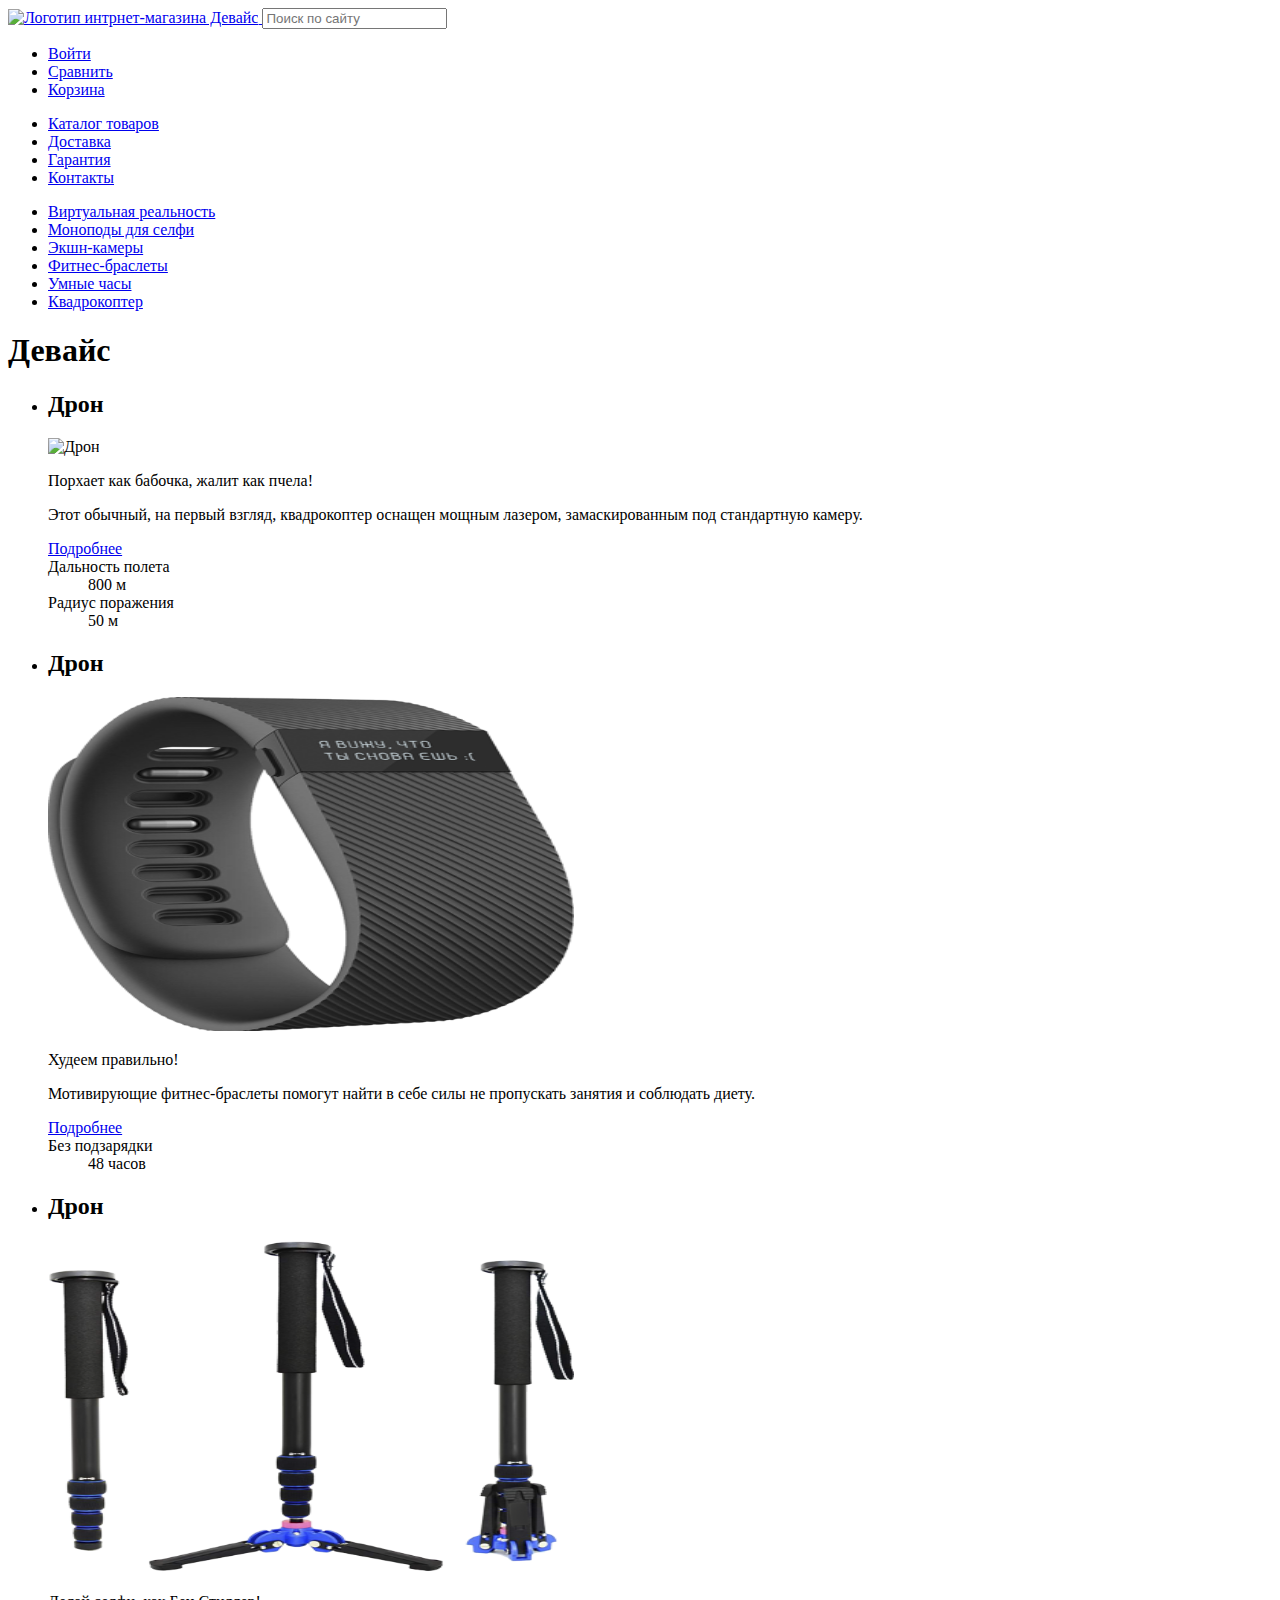
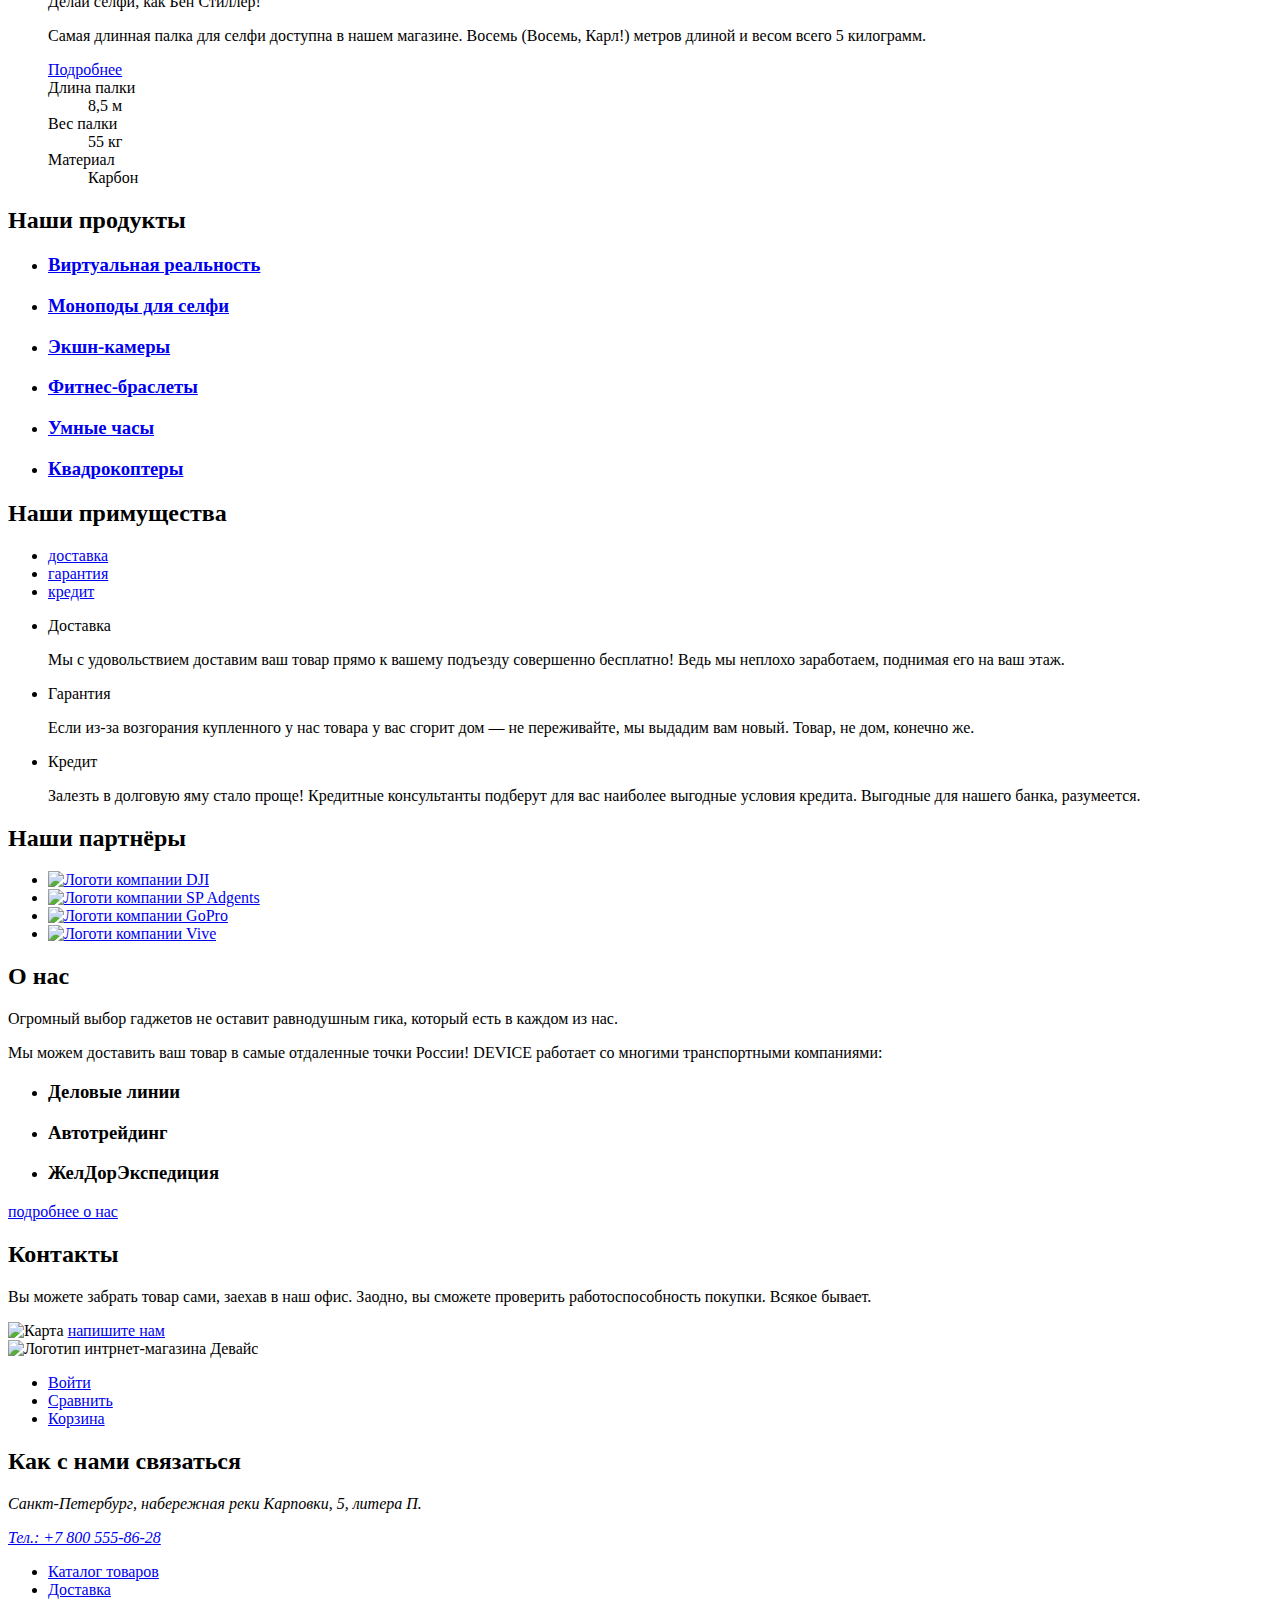
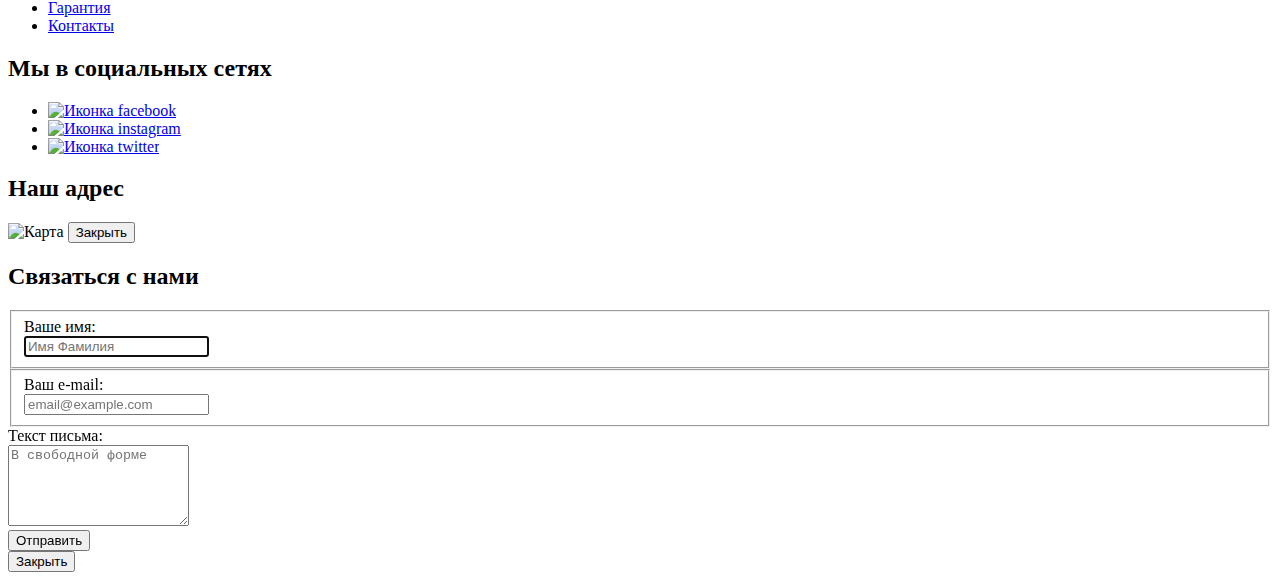
==== index.html @ 424b7c4d "Update index.html" ====
<!DOCTYPE html>
<html lang="ru">

<head>
  <meta charset="utf-8">
  <title>HTML Academy: Девайс</title>
  <meta name="viewport" content="width=width-divece, initial-scale=1">
  <link rel="stylesheet" href="css/page.css">
</head>

<body>
  <header class="main-header">
    <nav class="main-nav">
      <a href="index.html" class="logo">
        <img src="img/-e-logo.png" width="163" height="35" alt="Логотип интрнет-магазина Девайс">
      </a>
      <input type="search" name="search" id="search" placeholder="Поиск по сайту">
      <ul class="main-nav-list">
        <li class="main-nav-list-item"><a href="blank.html">Войти</a></li>
        <li class="main-nav-list-item"><a href="blank.html">Сравнить</a></li>
        <li class="main-nav-list-item"><a href="blank.html">Корзина</a></li>
      </ul>
      <ul class="main-subnav-list">
        <li class="main-subnav-list"><a href="#">Каталог товаров</a></li>
        <li class="main-subnav-list"><a href="blank.html">Доставка</a></li>
        <li class="main-subnav-list"><a href="blank.html">Гарантия</a></li>
        <li class="main-subnav-list"><a href="blank.html">Контакты</a></li>
      </ul>
      <div class="main-dropnav">
        <ul class="main-dropnav-list">
          <li class="main-dropnav-list col-1"><a href="blank.html">Виртуальная реальность</a></li>
          <li class="main-dropnav-list col-1"><a href="blank.html">Моноподы для селфи</a></li>
          <li class="main-dropnav-list col-1"><a href="blank.html">Экшн-камеры</a></li>
          <li class="main-dropnav-list col-2"><a href="blank.html">Фитнес-браслеты</a></li>
          <li class="main-dropnav-list col-2"><a href="blank.html">Умные часы</a></li>
          <li class="main-dropnav-list col-3"><a href="blank.html">Квадрокоптер</a></li>
        </ul>
      </div>
    </nav>
  </header>
  <main>
    <h1 class="visual-hidden">Девайс</h1>
    <article>
      <ul class="promo-list">
        <!-- слайдер товаров -->
        <li class="promo-list-item">
          <h2 class="visual-hidden">Дрон</h2>
          <img src="img/slider-3-1.png" width="526" height="334" alt="Дрон">
          <p>Порхает как бабочка, жалит как пчела!</p>
          <p>Этот обычный, на первый взгляд, квадрокоптер оснащен мощным лазером, замаскированным под стандартную
            камеру.</p>
          <a href="blank.html">Подробнее</a>
          <dl class="description-list">
            <dt>Дальность полета</dt>
            <dd>800 м</dd>
            <dt>Радиус поражения</dt>
            <dd>50 м</dd>
          </dl>
        </li>
        <li class="promo-list-item">
          <h2 class="visual-hidden">Дрон</h2>
          <img src="img/slider-2-1.png" width="526" height="334" alt="Дрон">
          <p>Худеем правильно!</p>
          <p>Мотивирующие фитнес-браслеты помогут найти в себе силы не пропускать занятия и соблюдать диету.</p>
          <a href="blank.html">Подробнее</a>
          <dl class="description-list">
            <dt>Без подзарядки</dt>
            <dd>48 часов</dd>
          </dl>
        </li>
        <li class="promo-list-item">
          <h2 class="visual-hidden">Дрон</h2>
          <img src="img/slider-1-1.png" width="526" height="334" alt="Дрон">
          <p>Делай селфи, как Бен Стиллер! </p>
          <p>Самая длинная палка для селфи доступна в нашем магазине. Восемь (Восемь, Карл!) метров длиной и весом всего
            5 килограмм.</p>
          <a href="blank.html">Подробнее</a>
          <dl class="description-list">
            <dt>Длина палки</dt>
            <dd>8,5 м</dd>
            <dt>Вес палки</dt>
            <dd>55 кг</dd>
            <dt>Материал</dt>
            <dd>Карбон</dd>
          </dl>
        </li>
      </ul>
    </article>
    <section class="products">
      <h2 class="visual-hidden">Наши продукты</h2>
      <ul class="products-list">
        <li class="products-list-item">
          <a href="blank.html">
            <h3>Виртуальная реальность</h3>
            <!-- <img src="img/popular-1.png" width="97" height="55"> -->
            <!-- Не контент: часть дизайна -->
          </a>
        </li>
        <li class="products-list-item">
          <a href="blank.html">
            <h3>Моноподы для селфи</h3>
            <!-- <img src="img/popular-2.png" width="97" height="55"> -->
            <!-- Не контент: часть дизайна -->
          </a>
        </li>
        <li class="products-list-item">
          <a href="blank.html">
            <h3>Экшн-камеры</h3>
            <!-- <img src="img/popular-3.png" width="97" height="55"> -->
            <!-- Не контент: часть дизайна -->
          </a>
        </li>
        <li class="products-list-item">
          <a href="blank.html">
            <h3>Фитнес-браслеты</h3>
            <!-- <img src="img/popular-4.png" width="97" height="55"> -->
            <!-- Не контент: часть дизайна -->
          </a>
        </li>
        <li class="products-list-item">
          <a href="blank.html">
            <h3>Умные часы</h3>
            <!-- <img src="img/popular-5.png" width="97" height="55"> -->
            <!-- Не контент: часть дизайна -->
          </a>
        </li>
        <li class="products-list-item">
          <a href="blank.html">
            <h3>Квадрокоптеры</h3>
            <!-- <img src="img/popular-6.png" width="97" height="55"> -->
            <!-- Не контент: часть дизайна -->
          </a>
        </li>
      </ul>
    </section>
    <section class="features">
      <h2 class="visual-hidden">Наши примущества</h2>
      <!-- переключатель блоков -->
      <nav class="features-nav">
        <ul class="features-nav-list">
          <li class="features-nav-item">
            <a href="#features-bloks-delivery">доставка</a>
          </li>
          <li class="features-nav-item">
            <a href="#features-bloks-guarantee">гарантия</a>
          </li>
          <li class="features-nav-item">
            <a href="#features-bloks-credit">кредит</a>
          </li>
        </ul>
      </nav>
      <!-- блоки услуг -->
      <div class="features-bloks">
        <ul class="features-bloks-list">
          <li class="features-bloks-list-item" id="features-bloks-delivery">
            <p>Доставка</p>
            <p>Мы с удовольствием доставим ваш товар прямо к вашему подъезду совершенно бесплатно! Ведь мы неплохо
              заработаем, поднимая его на ваш этаж.</p>
          </li>
          <li class="features-bloks-list-item" id="features-bloks-guarantee">
            <p>Гарантия</p>
            <p>Если из-за возгорания купленного у нас товара у вас сгорит дом — не переживайте, мы выдадим вам новый.
              Товар, не дом, конечно же.</p>
          </li>
          <li class="features-bloks-list-item" id="features-bloks-credit">
            <p>Кредит</p>
            <p>Залезть в долговую яму стало проще! Кредитные консультанты подберут для вас наиболее выгодные условия
              кредита. Выгодные для нашего банка, разумеется.</p>
          </li>
        </ul>
      </div>
    </section>
    <section class="partners">
      <h2 class="visual-hidden">Наши партнёры</h2>
      <ul class="partners-list">
        <li>
          <a href="blank.html">
            <img src="img/logo-1-1.png" width="260" height="100" alt="Логоти компании DJI">
          </a>
        </li>
        <li>
          <a href="blank.html">
            <img src="img/logo-2-1.png" width="260" height="100" alt="Логоти компании SP Adgents">
          </a>
        </li>
        <li>
          <a href="blank.html">
            <img src="img/logo-3-1.png" width="260" height="100" alt="Логоти компании GoPro">
          </a>
        </li>
        <li>
          <a href="blank.html">
            <img src="img/logo-4-1.png" width="260" height="100" alt="Логоти компании Vive">
          </a>
        </li>
      </ul>
    </section>
    <div class="container">
      <section>
        <h2>О нас</h2>
        <p>
          Огромный выбор гаджетов не оставит равнодушным гика, который есть в каждом из нас.
        </p>
        <p>
          Мы можем доставить ваш товар в самые отдаленные точки России! DEVICE работает со многими транспортными
          компаниями:
        </p>
        <ul class="services-list-list">
          <li class="services-list-item">
            <h3>Деловые линии</h3>
          </li>
          <li class="services-list-item">
            <h3>Автотрейдинг</h3>
          </li>
          <li class="services-list-item">
            <h3>ЖелДорЭкспедиция</h3>
          </li>
        </ul>
        <a href="blank.html">подробнее о нас</a>
      </section>
      <section>
        <h2>Контакты</h2>
        <p>
          Вы можете забрать товар сами, заехав в наш офис. Заодно, вы сможете проверить работоспособность покупки.
          Всякое бывает.
        </p>
        <img src="img/map-1.jpg" width="560" height="222" alt="Карта">
        <a href="blank.html">напишите нам</a>
      </section>
    </div>
  </main>
  <footer class="main-footer">
    <section>
      <a class="logo">
        <img src="img/logo.png" width="163" height="35" alt="Логотип интрнет-магазина Девайс">
      </a>
      <ul class="main-nav-list">
        <li class="main-nav-list-item"><a href="blank.html">Войти</a></li>
        <li class="main-nav-list-item"><a href="blank.html">Сравнить</a></li>
        <li class="main-nav-list-item"><a href="blank.html">Корзина</a></li>
      </ul>
    </section>
    <section>
      <h2 class="visual-hidden">Как с нами связаться</h2>
      <address>
        <p class="address">Санкт-Петербург, набережная реки Карповки, 5, литера П.</p>
        <p class="tel"><a href="tel:+78005558628">Тел.: +7 800 555-86-28</a></p>
      </address>
    </section>
    <section>
      <ul class="main-subnav-list">
        <li class="main-subnav-list"><a href="#">Каталог товаров</a></li>
        <li class="main-subnav-list"><a href="blank.html">Доставка</a></li>
        <li class="main-subnav-list"><a href="blank.html">Гарантия</a></li>
        <li class="main-subnav-list"><a href="blank.html">Контакты</a></li>
      </ul>
    </section>
    <section class="social">
      <h2 class="visual-hidden">Мы в социальных сетях</h2>
      <ul class="social-list">
        <li class="social-list-item">
          <a href="blank.html">
            <img src="img/simple-icons_facebook.png" width="32" height="32" alt="Иконка facebook">
          </a>
        </li>
        <li class="social-list-item">
          <a href="blank.html">
            <img src="img/icon_instagram.png" width="32" height="32" alt="Иконка instagram">
          </a>
        </li>
        <li class="social-list-item">
          <a href="blank.html">
            <img src="img/icon_witter.png" width="32" height="32" alt="Иконка twitter">
          </a>
        </li>
      </ul>
    </section>
  </footer>
  <!-- Попапы -->
  <!-- Карта -->
  <section class="map-popup">
    <h2 class="visual-hidden">Наш адрес</h2>
    <img src="img/map-1.jpg" width="560" height="222" alt="Карта">
    <button type="button">Закрыть</button>
  </section>
  <!-- Форма связи -->
  <section class="feedback-popup">
    <h2 class="visual-hidden">Связаться с нами</h2>
    <form action="https://echo.htmlacademy.ru/" method="post">
      <fieldset class="feedback-form-name">
        <label for="feedback-form-name">Ваше имя:</label><br>
        <input type="text" name="feedback-form-name" id="feedback-form-name" placeholder="Имя Фамилия" autocomplete="on"
          tabindex="1" autofocus>
      </fieldset>
      <fieldset class="feedback-form-e-mail">
        <label for="feedback-form-email">Ваш e-mail:</label><br>
        <input type="email" name="feedback-form-email" id="feedback-form-email" placeholder="email@example.com"
          autocomplete="on" tabindex="2">
      </fieldset>
      <label for="feedback-form-message">Текст письма:</label><br>
      <textarea name="feedback-form-message" id="feedback-form-message" rows="5" placeholder="В свободной форме"
        tabindex="3"></textarea><br>
      <input type="submit" value="Отправить">
    </form>
    <button type="button">Закрыть</button>
  </section>
</body>

</html>
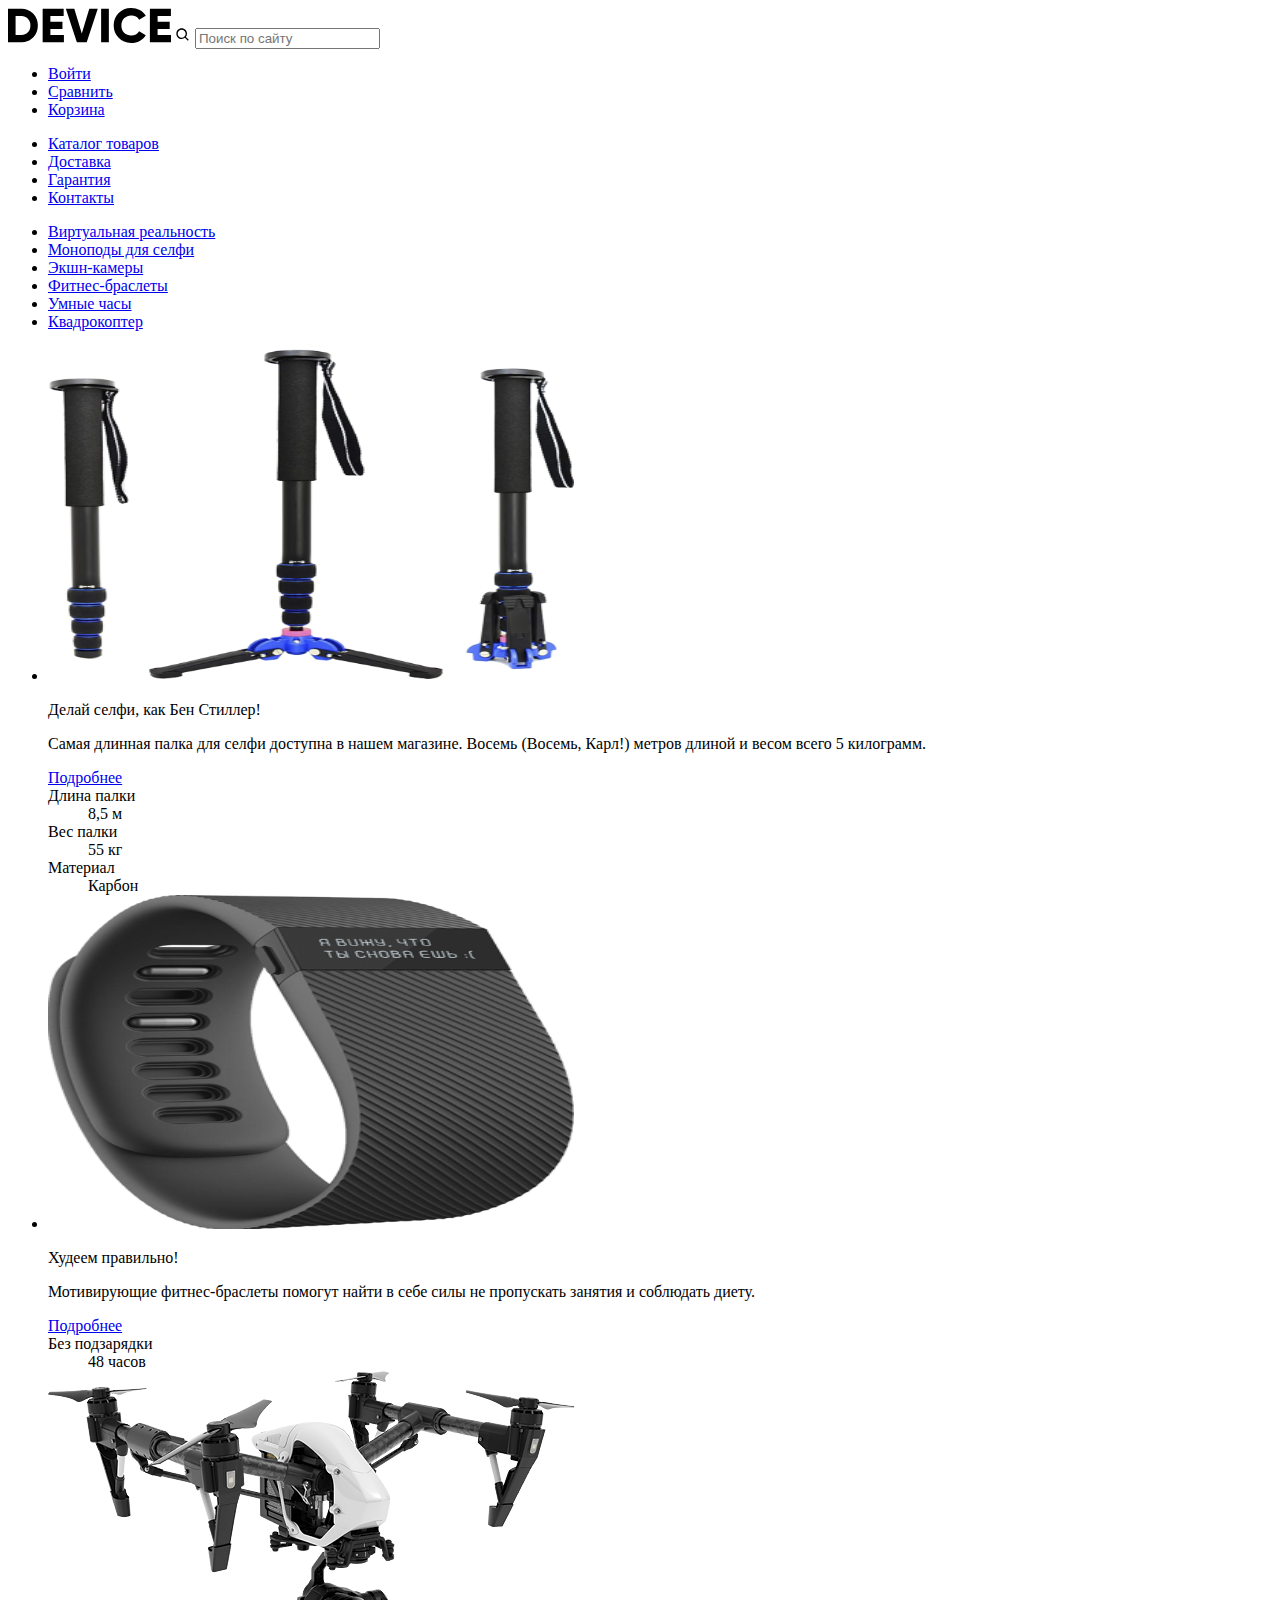
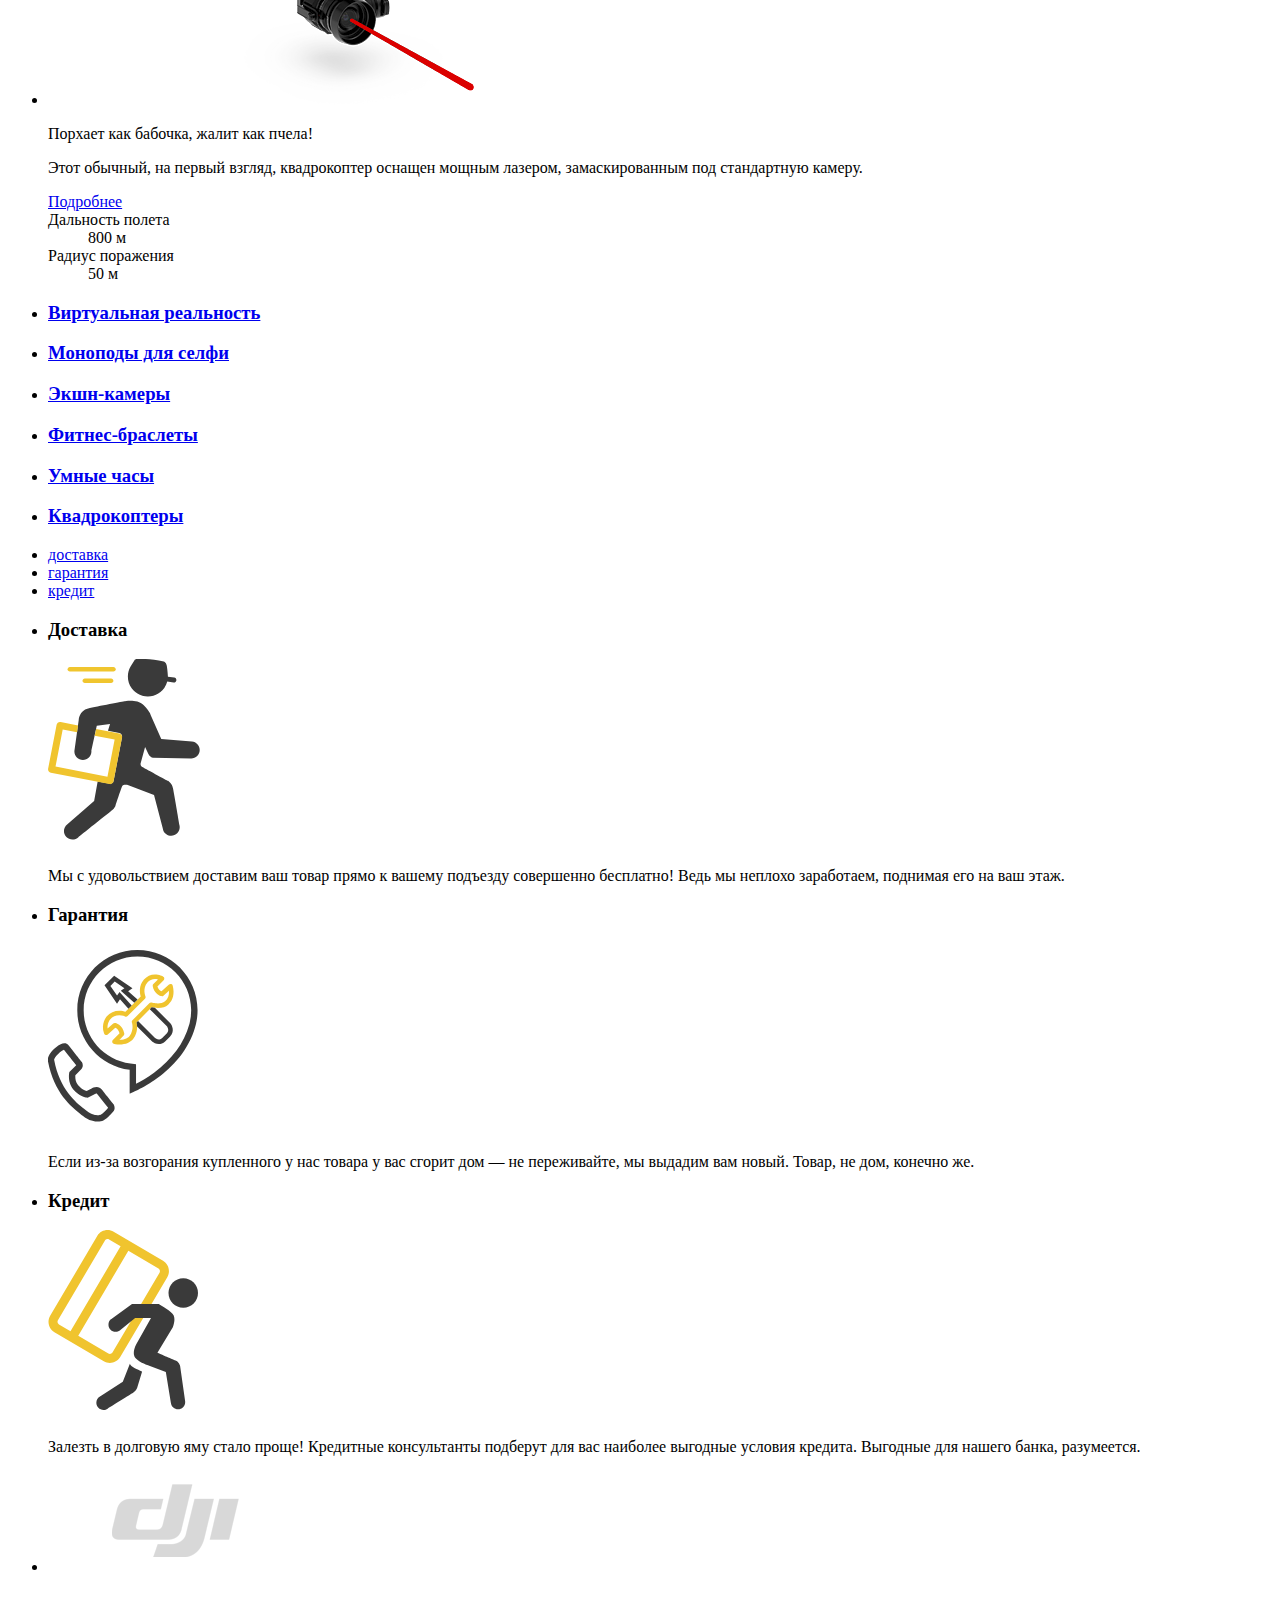
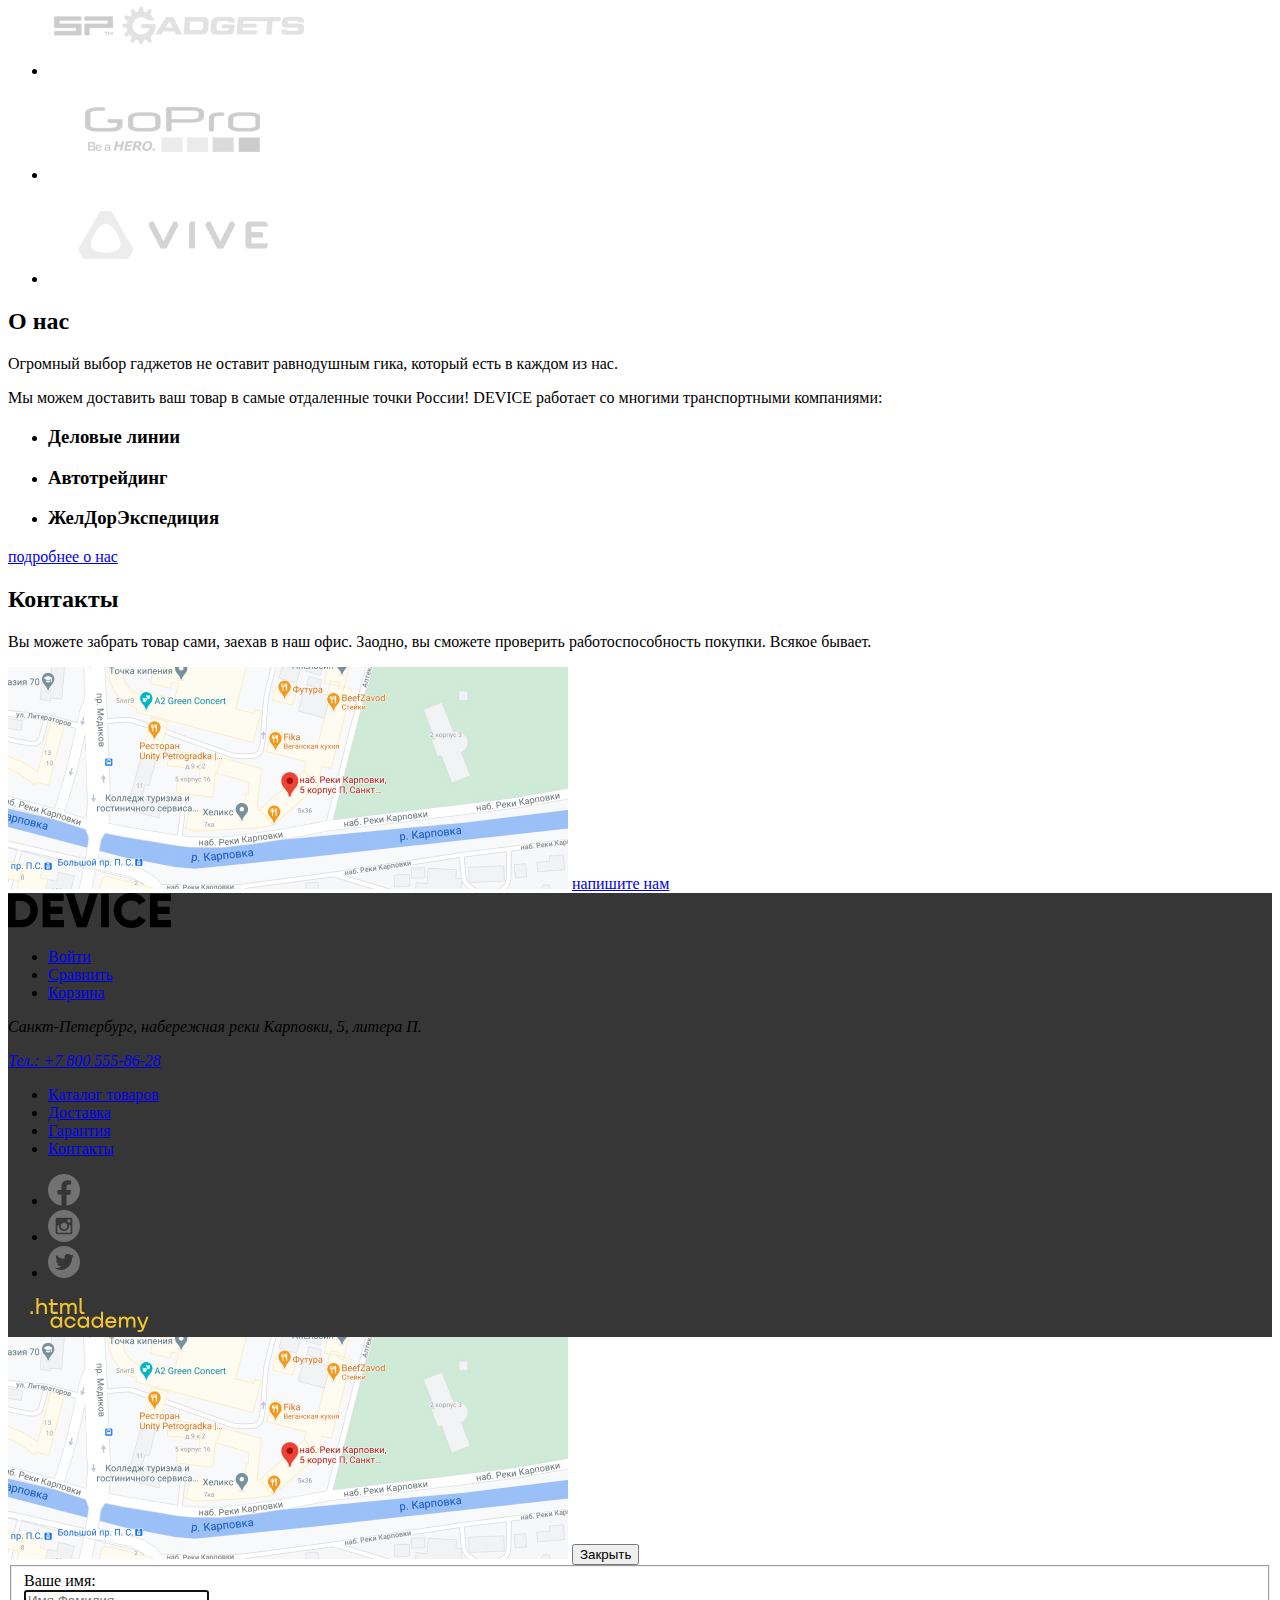
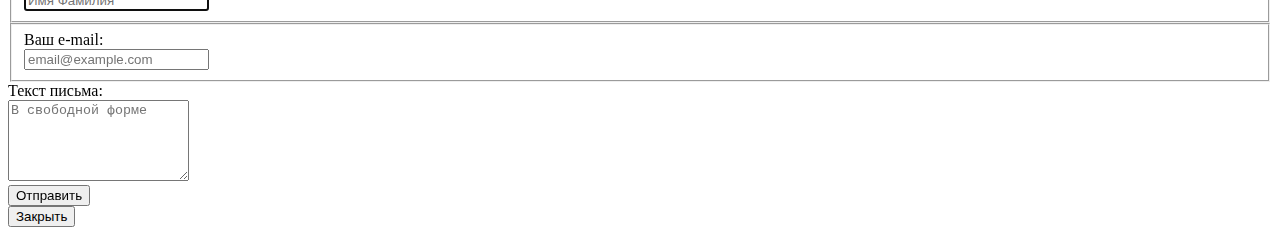
==== commit 530bf0f4: "Исправил ошибочки" ====
--- a/index.html
+++ b/index.html
@@ -3,7 +3,7 @@
 
 <head>
   <meta charset="utf-8">
-  <title>HTML Academy: Девайс</title>
+  <title>Интернет-магазин гаджетов Девайс</title>
   <meta name="viewport" content="width=width-divece, initial-scale=1">
   <link rel="stylesheet" href="css/page.css">
 </head>
@@ -11,14 +11,27 @@
 <body>
   <header class="main-header">
     <nav class="main-nav">
-      <a href="index.html" class="logo">
-        <img src="img/-e-logo.png" width="163" height="35" alt="Логотип интрнет-магазина Девайс">
+      <a class="logo">
+        <img src="img/logo.svg" width="163" height="35" alt="Логотип интрнет-магазина Девайс">
       </a>
+      <label for="search"><img src="img/icon-search.svg" width="16" height="16" alt="Иконка поиска"></label>
       <input type="search" name="search" id="search" placeholder="Поиск по сайту">
       <ul class="main-nav-list">
-        <li class="main-nav-list-item"><a href="blank.html">Войти</a></li>
-        <li class="main-nav-list-item"><a href="blank.html">Сравнить</a></li>
-        <li class="main-nav-list-item"><a href="blank.html">Корзина</a></li>
+        <li class="main-nav-list-item">
+          <a href="blank.html">
+            <!-- <img src="img/icon-user.svg" width="13" height="14" alt="Иконка войти">-->Войти
+          </a>
+        </li>
+        <li class="main-nav-list-item">
+          <a href="blank.html">
+            <!-- <img src="img/icon-chart.svg" width="14" height="14" alt="Иконка войти">-->Сравнить
+          </a>
+        </li>
+        <li class="main-nav-list-item">
+          <a href="blank.html">
+            <!-- <img src="img/icon-cart.svg" width="10" height="10" alt="Иконка войти">-->Корзина
+          </a>
+        </li>
       </ul>
       <ul class="main-subnav-list">
         <li class="main-subnav-list"><a href="#">Каталог товаров</a></li>
@@ -39,38 +52,13 @@
     </nav>
   </header>
   <main>
-    <h1 class="visual-hidden">Девайс</h1>
+    <h1 class="visually-hidden">Девайс</h1>
     <article>
       <ul class="promo-list">
         <!-- слайдер товаров -->
         <li class="promo-list-item">
-          <h2 class="visual-hidden">Дрон</h2>
-          <img src="img/slider-3-1.png" width="526" height="334" alt="Дрон">
-          <p>Порхает как бабочка, жалит как пчела!</p>
-          <p>Этот обычный, на первый взгляд, квадрокоптер оснащен мощным лазером, замаскированным под стандартную
-            камеру.</p>
-          <a href="blank.html">Подробнее</a>
-          <dl class="description-list">
-            <dt>Дальность полета</dt>
-            <dd>800 м</dd>
-            <dt>Радиус поражения</dt>
-            <dd>50 м</dd>
-          </dl>
-        </li>
-        <li class="promo-list-item">
-          <h2 class="visual-hidden">Дрон</h2>
-          <img src="img/slider-2-1.png" width="526" height="334" alt="Дрон">
-          <p>Худеем правильно!</p>
-          <p>Мотивирующие фитнес-браслеты помогут найти в себе силы не пропускать занятия и соблюдать диету.</p>
-          <a href="blank.html">Подробнее</a>
-          <dl class="description-list">
-            <dt>Без подзарядки</dt>
-            <dd>48 часов</dd>
-          </dl>
-        </li>
-        <li class="promo-list-item">
-          <h2 class="visual-hidden">Дрон</h2>
-          <img src="img/slider-1-1.png" width="526" height="334" alt="Дрон">
+          <h2 class="visually-hidden">Палка для селфи</h2>
+          <img src="img/slider-selfie-stick-1.png" width="526" height="334" alt="Дрон">
           <p>Делай селфи, как Бен Стиллер! </p>
           <p>Самая длинная палка для селфи доступна в нашем магазине. Восемь (Восемь, Карл!) метров длиной и весом всего
             5 килограмм.</p>
@@ -84,86 +72,114 @@
             <dd>Карбон</dd>
           </dl>
         </li>
+        <li class="promo-list-item">
+          <h2 class="visually-hidden">Фитнес-браслеты</h2>
+          <img src="img/slider-band-2.png" width="526" height="334" alt="Дрон">
+          <p>Худеем правильно!</p>
+          <p>Мотивирующие фитнес-браслеты помогут найти в себе силы не пропускать занятия и соблюдать диету.</p>
+          <a href="blank.html">Подробнее</a>
+          <dl class="description-list">
+            <dt>Без подзарядки</dt>
+            <dd>48 часов</dd>
+          </dl>
+        </li>
+        <li class="promo-list-item">
+          <h2 class="visually-hidden">Квадрокоптер</h2>
+          <img src="img/slider-drone-3.png" width="526" height="334" alt="Дрон">
+          <p>Порхает как бабочка, жалит как пчела!</p>
+          <p>Этот обычный, на первый взгляд, квадрокоптер оснащен мощным лазером, замаскированным под стандартную
+            камеру.</p>
+          <a href="blank.html">Подробнее</a>
+          <dl class="description-list">
+            <dt>Дальность полета</dt>
+            <dd>800 м</dd>
+            <dt>Радиус поражения</dt>
+            <dd>50 м</dd>
+          </dl>
+        </li>
       </ul>
     </article>
     <section class="products">
-      <h2 class="visual-hidden">Наши продукты</h2>
+      <h2 class="visually-hidden">Наши продукты</h2>
       <ul class="products-list">
         <li class="products-list-item">
           <a href="blank.html">
             <h3>Виртуальная реальность</h3>
-            <!-- <img src="img/popular-1.png" width="97" height="55"> -->
+            <!-- <img src="img/product-1.svg" width="97" height="55"> -->
             <!-- Не контент: часть дизайна -->
           </a>
         </li>
         <li class="products-list-item">
           <a href="blank.html">
             <h3>Моноподы для селфи</h3>
-            <!-- <img src="img/popular-2.png" width="97" height="55"> -->
+            <!-- <img src="img/product-2.svg" width="97" height="55"> -->
             <!-- Не контент: часть дизайна -->
           </a>
         </li>
         <li class="products-list-item">
           <a href="blank.html">
             <h3>Экшн-камеры</h3>
-            <!-- <img src="img/popular-3.png" width="97" height="55"> -->
+            <!-- <img src="img/product-3.svg" width="97" height="55"> -->
             <!-- Не контент: часть дизайна -->
           </a>
         </li>
         <li class="products-list-item">
           <a href="blank.html">
             <h3>Фитнес-браслеты</h3>
-            <!-- <img src="img/popular-4.png" width="97" height="55"> -->
+            <!-- <img src="img/product-4.svg" width="97" height="55"> -->
             <!-- Не контент: часть дизайна -->
           </a>
         </li>
         <li class="products-list-item">
           <a href="blank.html">
             <h3>Умные часы</h3>
-            <!-- <img src="img/popular-5.png" width="97" height="55"> -->
+            <!-- <img src="img/product-5.svg" width="97" height="55"> -->
             <!-- Не контент: часть дизайна -->
           </a>
         </li>
         <li class="products-list-item">
           <a href="blank.html">
             <h3>Квадрокоптеры</h3>
-            <!-- <img src="img/popular-6.png" width="97" height="55"> -->
+            <!-- <img src="img/product-6.svg" width="97" height="55"> -->
             <!-- Не контент: часть дизайна -->
           </a>
         </li>
       </ul>
     </section>
     <section class="features">
-      <h2 class="visual-hidden">Наши примущества</h2>
+      <h2 class="visually-hidden">Наши примущества</h2>
       <!-- переключатель блоков -->
       <nav class="features-nav">
         <ul class="features-nav-list">
           <li class="features-nav-item">
-            <a href="#features-bloks-delivery">доставка</a>
+            <a href="#features-blocks-delivery">доставка</a>
           </li>
           <li class="features-nav-item">
-            <a href="#features-bloks-guarantee">гарантия</a>
+            <a href="#features-blocks-guarantee">гарантия</a>
           </li>
           <li class="features-nav-item">
-            <a href="#features-bloks-credit">кредит</a>
+            <a href="#features-blocks-credit">кредит</a>
           </li>
         </ul>
       </nav>
       <!-- блоки услуг -->
-      <div class="features-bloks">
-        <ul class="features-bloks-list">
-          <li class="features-bloks-list-item" id="features-bloks-delivery">
-            <p>Доставка</p>
+      <div class="features-blocks">
+        <ul class="features-blocks-list">
+          <li class="features-blocks-list-item" id="features-blocks-delivery">
+            <h3>Доставка</h3>
+            <img src="img/delivery.svg" width="156" height="188" alt="Иконка доставки">
             <p>Мы с удовольствием доставим ваш товар прямо к вашему подъезду совершенно бесплатно! Ведь мы неплохо
               заработаем, поднимая его на ваш этаж.</p>
           </li>
-          <li class="features-bloks-list-item" id="features-bloks-guarantee">
-            <p>Гарантия</p>
+          <li class="features-blocks-list-item" id="features-blocks-guarantee">
+            <h3>Гарантия</h3>
+            <img src="img/guarantee.svg" width="156" height="188" alt="Иконка гарантии">
             <p>Если из-за возгорания купленного у нас товара у вас сгорит дом — не переживайте, мы выдадим вам новый.
               Товар, не дом, конечно же.</p>
           </li>
-          <li class="features-bloks-list-item" id="features-bloks-credit">
-            <p>Кредит</p>
+          <li class="features-blocks-list-item" id="features-blocks-credit">
+            <h3>Кредит</h3>
+            <img src="img/credit.svg" width="156" height="188" alt="Иконка кредит">
             <p>Залезть в долговую яму стало проще! Кредитные консультанты подберут для вас наиболее выгодные условия
               кредита. Выгодные для нашего банка, разумеется.</p>
           </li>
@@ -171,26 +187,26 @@
       </div>
     </section>
     <section class="partners">
-      <h2 class="visual-hidden">Наши партнёры</h2>
+      <h2 class="visually-hidden">Наши партнёры</h2>
       <ul class="partners-list">
         <li>
           <a href="blank.html">
-            <img src="img/logo-1-1.png" width="260" height="100" alt="Логоти компании DJI">
+            <img src="img/logo-partner-1.png" width="260" height="100" alt="Логоти компании DJI">
           </a>
         </li>
         <li>
           <a href="blank.html">
-            <img src="img/logo-2-1.png" width="260" height="100" alt="Логоти компании SP Adgents">
+            <img src="img/logo-partner-2.png" width="260" height="100" alt="Логоти компании SP Adgents">
           </a>
         </li>
         <li>
           <a href="blank.html">
-            <img src="img/logo-3-1.png" width="260" height="100" alt="Логоти компании GoPro">
+            <img src="img/logo-partner-3.png" width="260" height="100" alt="Логоти компании GoPro">
           </a>
         </li>
         <li>
           <a href="blank.html">
-            <img src="img/logo-4-1.png" width="260" height="100" alt="Логоти компании Vive">
+            <img src="img/logo-partner-4.png" width="260" height="100" alt="Логоти компании Vive">
           </a>
         </li>
       </ul>
@@ -224,7 +240,7 @@
           Вы можете забрать товар сами, заехав в наш офис. Заодно, вы сможете проверить работоспособность покупки.
           Всякое бывает.
         </p>
-        <img src="img/map-1.jpg" width="560" height="222" alt="Карта">
+        <img src="img/map.jpg" width="560" height="222" alt="Карта">
         <a href="blank.html">напишите нам</a>
       </section>
     </div>
@@ -232,16 +248,28 @@
   <footer class="main-footer">
     <section>
       <a class="logo">
-        <img src="img/logo.png" width="163" height="35" alt="Логотип интрнет-магазина Девайс">
+        <img src="img/logo.svg" width="163" height="35" alt="Логотип интрнет-магазина Девайс">
       </a>
       <ul class="main-nav-list">
-        <li class="main-nav-list-item"><a href="blank.html">Войти</a></li>
-        <li class="main-nav-list-item"><a href="blank.html">Сравнить</a></li>
-        <li class="main-nav-list-item"><a href="blank.html">Корзина</a></li>
+        <li class="main-nav-list-item">
+          <a href="blank.html">
+            <!-- <img src="img/icon-user.svg" width="13" height="14" alt="Иконка войти">-->Войти
+          </a>
+        </li>
+        <li class="main-nav-list-item">
+          <a href="blank.html">
+            <!-- <img src="img/icon-chart.svg" width="14" height="14" alt="Иконка войти">-->Сравнить
+          </a>
+        </li>
+        <li class="main-nav-list-item">
+          <a href="blank.html">
+            <!-- <img src="img/icon-cart.svg" width="10" height="10" alt="Иконка войти">-->Корзина
+          </a>
+        </li>
       </ul>
     </section>
     <section>
-      <h2 class="visual-hidden">Как с нами связаться</h2>
+      <h2 class="visually-hidden">Как с нами связаться</h2>
       <address>
         <p class="address">Санкт-Петербург, набережная реки Карповки, 5, литера П.</p>
         <p class="tel"><a href="tel:+78005558628">Тел.: +7 800 555-86-28</a></p>
@@ -256,36 +284,39 @@
       </ul>
     </section>
     <section class="social">
-      <h2 class="visual-hidden">Мы в социальных сетях</h2>
+      <h2 class="visually-hidden">Мы в социальных сетях</h2>
       <ul class="social-list">
         <li class="social-list-item">
           <a href="blank.html">
-            <img src="img/simple-icons_facebook.png" width="32" height="32" alt="Иконка facebook">
+            <img src="img/icon-facebook.svg" width="32" height="32" alt="Иконка facebook">
           </a>
         </li>
         <li class="social-list-item">
           <a href="blank.html">
-            <img src="img/icon_instagram.png" width="32" height="32" alt="Иконка instagram">
+            <img src="img/icon-instagram.svg" width="32" height="32" alt="Иконка instagram">
           </a>
         </li>
         <li class="social-list-item">
           <a href="blank.html">
-            <img src="img/icon_witter.png" width="32" height="32" alt="Иконка twitter">
-          </a>
-        </li>
-      </ul>
+            <img src="img/icon-twitter.svg" width="32" height="32" alt="Иконка twitter">
+          </a>
+        </li>
+      </ul>
+      <a href="https://htmlacademy.ru/" class="logo">
+        <img src="img/logo-htmlacademy.svg" width="163" height="35" alt="Логотип HTML Academy">
+      </a>
     </section>
   </footer>
   <!-- Попапы -->
   <!-- Карта -->
   <section class="map-popup">
-    <h2 class="visual-hidden">Наш адрес</h2>
-    <img src="img/map-1.jpg" width="560" height="222" alt="Карта">
+    <h2 class="visually-hidden">Наш адрес</h2>
+    <img src="img/map.jpg" width="560" height="222" alt="Карта">
     <button type="button">Закрыть</button>
   </section>
   <!-- Форма связи -->
   <section class="feedback-popup">
-    <h2 class="visual-hidden">Связаться с нами</h2>
+    <h2 class="visually-hidden">Связаться с нами</h2>
     <form action="https://echo.htmlacademy.ru/" method="post">
       <fieldset class="feedback-form-name">
         <label for="feedback-form-name">Ваше имя:</label><br>
--- a/css/page.css
+++ b/css/page.css
@@ -0,0 +1,11 @@
+.visually-hidden {
+  position: absolute;
+  clip: rect(0 0 0 0);
+  width: 1px;
+  height: 1px;
+  margin: -1px;
+}
+
+footer {
+  background-color: #363636;
+}
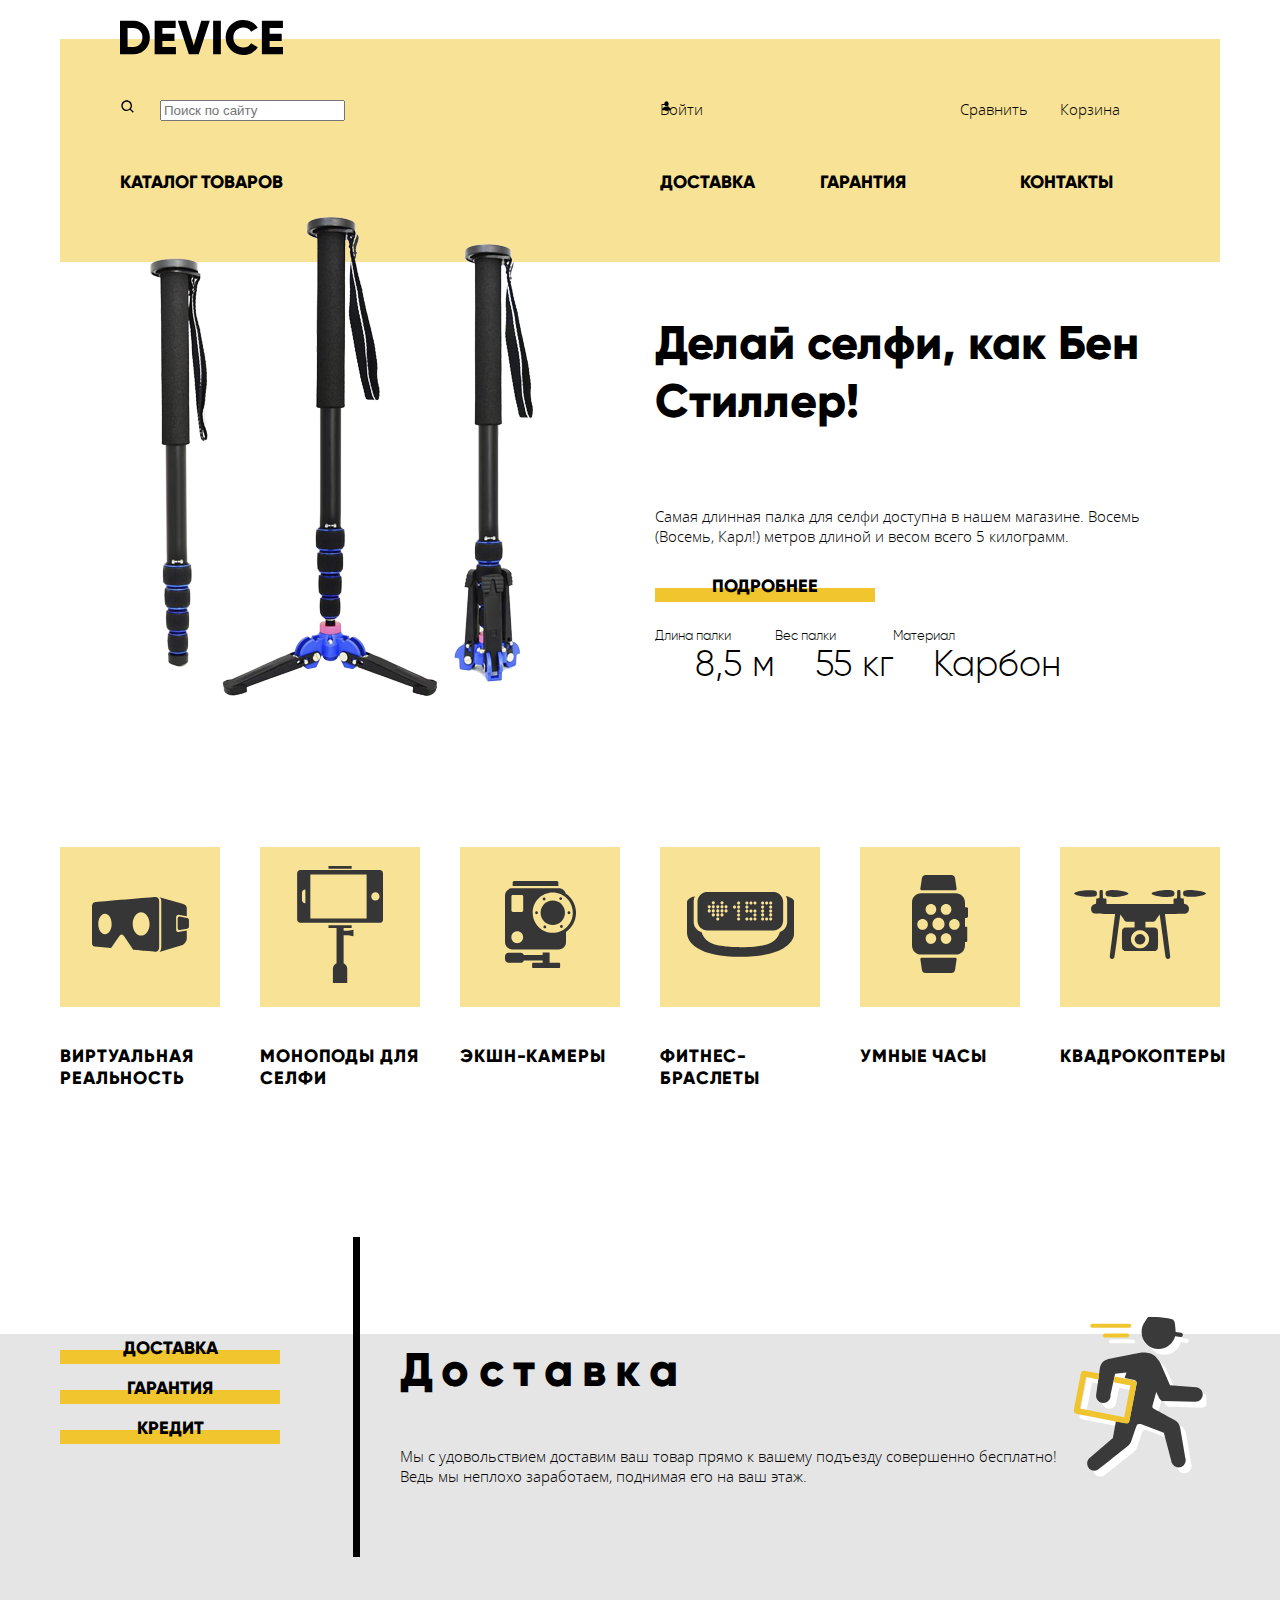
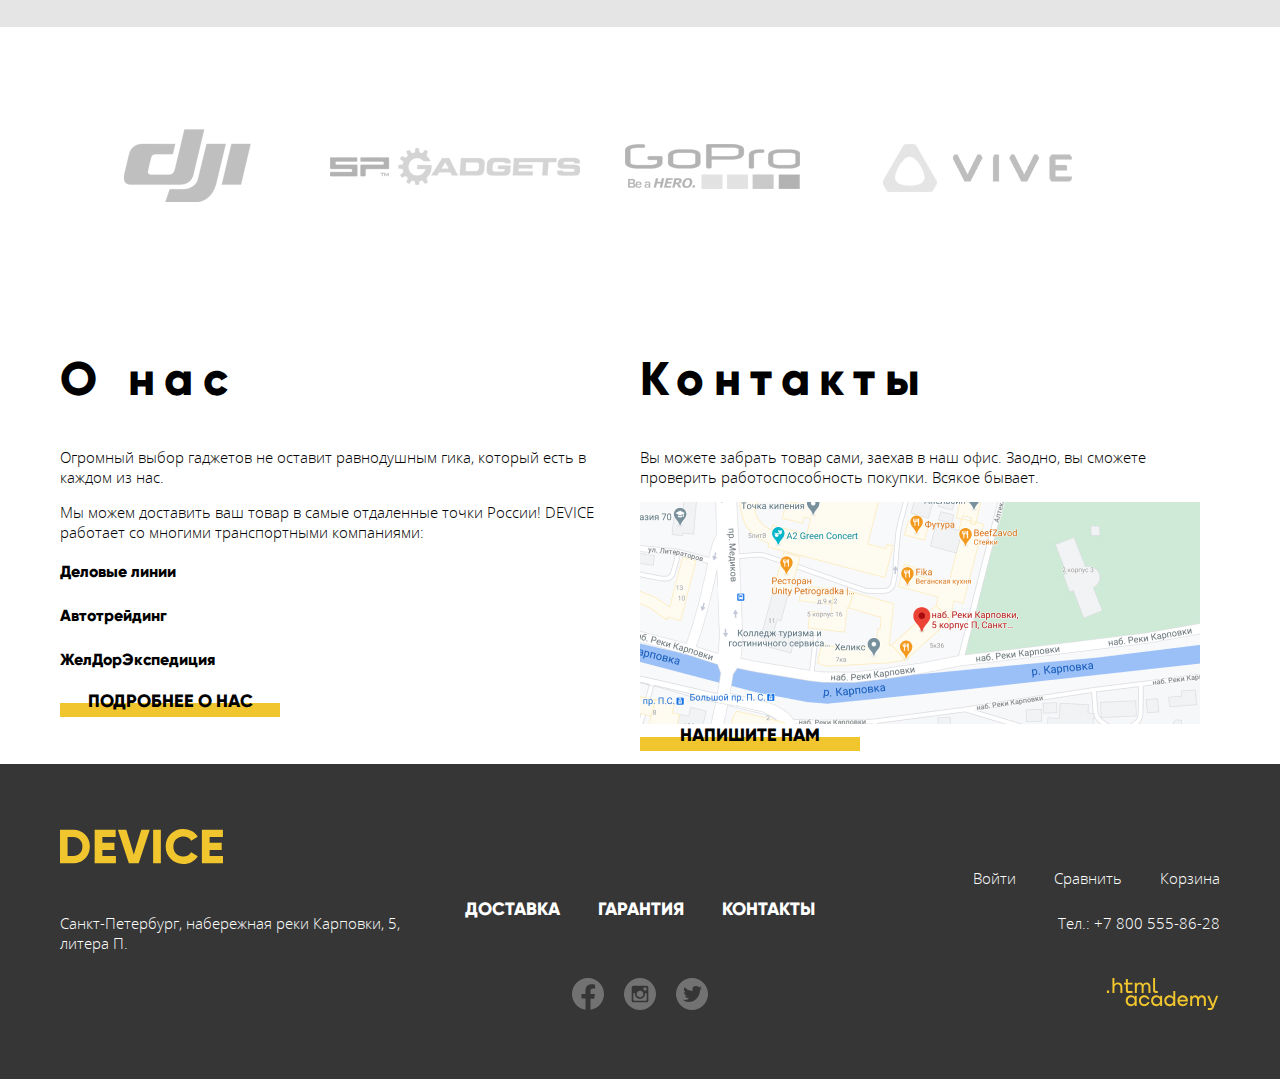
==== commit 633b88ee: "Сетка на grid" ====
--- a/index.html
+++ b/index.html
@@ -1,340 +1,420 @@
 <!DOCTYPE html>
-<html lang="ru">
+<html class="page" lang="ru">
 
 <head>
   <meta charset="utf-8">
   <title>Интернет-магазин гаджетов Девайс</title>
   <meta name="viewport" content="width=width-divece, initial-scale=1">
-  <link rel="stylesheet" href="css/page.css">
+  <link rel="stylesheet" href="css/normalize.css">
+  <link rel="stylesheet" href="css/style.css">
+  <link rel="icon" href="favicon.ico">
+  <link rel="icon" href="favicon/icon.svg" type="image/svg+xml">
+  <link rel="apple-touch-icon" href="favicon/180.png">
+  <link rel="manifest" href="manifest.webmanifest">
 </head>
 
-<body>
+<body class="page-body">
   <header class="main-header">
     <nav class="main-nav">
-      <a class="logo">
-        <img src="img/logo.svg" width="163" height="35" alt="Логотип интрнет-магазина Девайс">
+      <a class="logo main-header-logo">
+        <svg class="main-header__logo opacity" width="163" height="35" viewBox="0 0 163 35" fill="none"
+          xmlns="http://www.w3.org/2000/svg">
+          <path fill-rule="evenodd" clip-rule="evenodd"
+            d="M-0.151001 0.701999V34.302H13.381C15.5624 34.3553 17.7309 33.954 19.7487 33.1235C21.7665 32.2929 23.5892 31.0514 25.101 29.478C26.6506 27.9007 27.8665 26.0273 28.6761 23.9697C29.4857 21.912 29.8724 19.7124 29.813 17.502C29.8724 15.2916 29.4857 13.092 28.6761 11.0343C27.8665 8.9767 26.6506 7.1033 25.101 5.526C23.5891 3.9527 21.7663 2.71131 19.7486 1.8808C17.7308 1.05029 15.5623 0.64884 13.381 0.701999H-0.151001ZM7.582 26.91V8.091H13.382C14.5845 8.0431 15.7838 8.24676 16.903 8.68896C18.0223 9.13116 19.0369 9.80215 19.882 10.659C20.7304 11.5766 21.3875 12.6541 21.8149 13.8285C22.2422 15.0029 22.4313 16.2507 22.371 17.499C22.4313 18.7473 22.2423 19.9951 21.8149 21.1695C21.3876 22.3439 20.7305 23.4214 19.882 24.339C19.0371 25.196 18.0225 25.8672 16.9032 26.3094C15.7839 26.7516 14.5845 26.9552 13.382 26.907H7.582V26.91ZM42.382 20.958H54.464V13.658H42.378V8.091H55.669V0.701999H34.645V34.302H55.91V26.91H42.378V20.958H42.382ZM78.725 34.302L89.744 0.701999H81.286L73.795 25.422L66.304 0.701999H57.847L68.866 34.302H78.725ZM93.125 34.302H100.858V0.701999H93.125V34.302ZM131.74 32.886C134.233 31.574 136.321 29.6076 137.781 27.198L131.111 23.358C130.381 24.659 129.279 25.7121 127.946 26.382C126.505 27.1262 124.903 27.504 123.282 27.482C121.962 27.5449 120.643 27.3343 119.408 26.8635C118.173 26.3927 117.048 25.6718 116.105 24.746C115.195 23.7792 114.489 22.6393 114.028 21.3942C113.568 20.1492 113.362 18.8242 113.423 17.498C113.362 16.1718 113.568 14.8468 114.028 13.6018C114.489 12.3567 115.195 11.2168 116.105 10.25C117.048 9.32423 118.173 8.60333 119.408 8.13252C120.643 7.66171 121.962 7.45114 123.282 7.514C124.893 7.49099 126.486 7.86172 127.921 8.594C129.263 9.27181 130.373 10.3326 131.111 11.642L137.781 7.802C136.294 5.39746 134.191 3.43379 131.691 2.114C129.109 0.720904 126.216 0.00268919 123.282 0.0259991C113.503 -0.246001 105.485 7.717 105.691 17.498C105.483 27.279 113.5 35.245 123.279 34.974C126.229 35.0012 129.138 34.283 131.737 32.886H131.74ZM149.621 20.958H161.703V13.658H149.618V8.091H162.908V0.701999H141.885V34.302H163.15V26.91H149.618V20.958H149.621Z"
+            fill="black" />
+        </svg>
       </a>
-      <label for="search"><img src="img/icon-search.svg" width="16" height="16" alt="Иконка поиска"></label>
-      <input type="search" name="search" id="search" placeholder="Поиск по сайту">
-      <ul class="main-nav-list">
-        <li class="main-nav-list-item">
-          <a href="blank.html">
-            <!-- <img src="img/icon-user.svg" width="13" height="14" alt="Иконка войти">-->Войти
-          </a>
-        </li>
-        <li class="main-nav-list-item">
-          <a href="blank.html">
-            <!-- <img src="img/icon-chart.svg" width="14" height="14" alt="Иконка войти">-->Сравнить
-          </a>
-        </li>
-        <li class="main-nav-list-item">
-          <a href="blank.html">
-            <!-- <img src="img/icon-cart.svg" width="10" height="10" alt="Иконка войти">-->Корзина
-          </a>
-        </li>
-      </ul>
-      <ul class="main-subnav-list">
-        <li class="main-subnav-list"><a href="#">Каталог товаров</a></li>
-        <li class="main-subnav-list"><a href="blank.html">Доставка</a></li>
-        <li class="main-subnav-list"><a href="blank.html">Гарантия</a></li>
-        <li class="main-subnav-list"><a href="blank.html">Контакты</a></li>
-      </ul>
-      <div class="main-dropnav">
-        <ul class="main-dropnav-list">
-          <li class="main-dropnav-list col-1"><a href="blank.html">Виртуальная реальность</a></li>
-          <li class="main-dropnav-list col-1"><a href="blank.html">Моноподы для селфи</a></li>
-          <li class="main-dropnav-list col-1"><a href="blank.html">Экшн-камеры</a></li>
-          <li class="main-dropnav-list col-2"><a href="blank.html">Фитнес-браслеты</a></li>
-          <li class="main-dropnav-list col-2"><a href="blank.html">Умные часы</a></li>
-          <li class="main-dropnav-list col-3"><a href="blank.html">Квадрокоптер</a></li>
+      <div class="main-nav__container">
+        <form class="main-nav__form" action="blank.html" method="POST">
+          <label for="search">
+            <!-- <img src="img/icon-search.svg" width="16" height="16" alt="Иконка поиска">-->
+          </label>
+          <input class="main-nav__form-input" type="search" name="search" id="search" placeholder="Поиск по сайту"
+            tabindex="1">
+        </form>
+        <ul class="main-nav__list">
+          <li class="main-nav__item main-nav__item-1">
+            <a class="opacity" href="blank.html">
+              <!-- <img src="img/icon-user.svg" width="13" height="14" alt="Иконка войти">-->Войти
+            </a>
+          </li>
+          <li class="main-nav__item main-nav__item-2">
+            <a class="opacity" href="blank.html">
+              <!-- <img src="img/icon-chart.svg" width="14" height="14" alt="Иконка войти">-->Сравнить
+            </a>
+          </li>
+          <li class="main-nav__item main-nav__item-3">
+            <a class="opacity" href="blank.html">
+              <!-- <img src="img/icon-cart.svg" width="10" height="10" alt="Иконка войти">-->Корзина
+            </a>
+          </li>
+        </ul>
+        <ul class="main-nav__subnav-list">
+          <li class="main-nav__subnav-item main-nav__subnav-item-1 button"><a class="opacity"
+              href="catalog.html">Каталог товаров</a>
+          </li>
+          <li class="main-nav__subnav-item main-nav__subnav-item-2 button"><a class="opacity"
+              href="blank.html">Доставка</a></li>
+          <li class="main-nav__subnav-item main-nav__subnav-item-3 button"><a class="opacity"
+              href="blank.html">Гарантия</a></li>
+          <li class="main-nav__subnav-item main-nav__subnav-item-4 button"><a class="opacity"
+              href="blank.html">Контакты</a></li>
+        </ul>
+        <ul class="main-nav__dropnav-list">
+          <li class="main-nav__dropnav-item"><a class="opacity" href="blank.html">Виртуальная реальность</a></li>
+          <li class="main-nav__dropnav-item"><a class="opacity" href="blank.html">Моноподы для селфи</a></li>
+          <li class="main-nav__dropnav-item"><a class="opacity" href="blank.html">Экшн-камеры</a></li>
+          <li class="main-nav__dropnav-item"><a class="opacity" href="blank.html">Фитнес-браслеты</a></li>
+          <li class="main-nav__dropnav-item"><a class="opacity" href="blank.html">Умные часы</a></li>
+          <li class="main-nav__dropnav-item"><a class="opacity" href="blank.html">Квадрокоптер</a></li>
         </ul>
       </div>
     </nav>
   </header>
   <main>
-    <h1 class="visually-hidden">Девайс</h1>
-    <article>
-      <ul class="promo-list">
-        <!-- слайдер товаров -->
-        <li class="promo-list-item">
-          <h2 class="visually-hidden">Палка для селфи</h2>
-          <img src="img/slider-selfie-stick-1.png" width="526" height="334" alt="Дрон">
-          <p>Делай селфи, как Бен Стиллер! </p>
-          <p>Самая длинная палка для селфи доступна в нашем магазине. Восемь (Восемь, Карл!) метров длиной и весом всего
-            5 килограмм.</p>
-          <a href="blank.html">Подробнее</a>
-          <dl class="description-list">
-            <dt>Длина палки</dt>
-            <dd>8,5 м</dd>
-            <dt>Вес палки</dt>
-            <dd>55 кг</dd>
-            <dt>Материал</dt>
-            <dd>Карбон</dd>
-          </dl>
-        </li>
-        <li class="promo-list-item">
-          <h2 class="visually-hidden">Фитнес-браслеты</h2>
-          <img src="img/slider-band-2.png" width="526" height="334" alt="Дрон">
-          <p>Худеем правильно!</p>
-          <p>Мотивирующие фитнес-браслеты помогут найти в себе силы не пропускать занятия и соблюдать диету.</p>
-          <a href="blank.html">Подробнее</a>
-          <dl class="description-list">
-            <dt>Без подзарядки</dt>
-            <dd>48 часов</dd>
-          </dl>
-        </li>
-        <li class="promo-list-item">
-          <h2 class="visually-hidden">Квадрокоптер</h2>
-          <img src="img/slider-drone-3.png" width="526" height="334" alt="Дрон">
-          <p>Порхает как бабочка, жалит как пчела!</p>
-          <p>Этот обычный, на первый взгляд, квадрокоптер оснащен мощным лазером, замаскированным под стандартную
-            камеру.</p>
-          <a href="blank.html">Подробнее</a>
-          <dl class="description-list">
-            <dt>Дальность полета</dt>
-            <dd>800 м</dd>
-            <dt>Радиус поражения</dt>
-            <dd>50 м</dd>
-          </dl>
-        </li>
-      </ul>
-    </article>
-    <section class="products">
-      <h2 class="visually-hidden">Наши продукты</h2>
-      <ul class="products-list">
-        <li class="products-list-item">
-          <a href="blank.html">
-            <h3>Виртуальная реальность</h3>
-            <!-- <img src="img/product-1.svg" width="97" height="55"> -->
-            <!-- Не контент: часть дизайна -->
-          </a>
-        </li>
-        <li class="products-list-item">
-          <a href="blank.html">
-            <h3>Моноподы для селфи</h3>
-            <!-- <img src="img/product-2.svg" width="97" height="55"> -->
-            <!-- Не контент: часть дизайна -->
-          </a>
-        </li>
-        <li class="products-list-item">
-          <a href="blank.html">
-            <h3>Экшн-камеры</h3>
-            <!-- <img src="img/product-3.svg" width="97" height="55"> -->
-            <!-- Не контент: часть дизайна -->
-          </a>
-        </li>
-        <li class="products-list-item">
-          <a href="blank.html">
-            <h3>Фитнес-браслеты</h3>
-            <!-- <img src="img/product-4.svg" width="97" height="55"> -->
-            <!-- Не контент: часть дизайна -->
-          </a>
-        </li>
-        <li class="products-list-item">
-          <a href="blank.html">
-            <h3>Умные часы</h3>
-            <!-- <img src="img/product-5.svg" width="97" height="55"> -->
-            <!-- Не контент: часть дизайна -->
-          </a>
-        </li>
-        <li class="products-list-item">
-          <a href="blank.html">
-            <h3>Квадрокоптеры</h3>
-            <!-- <img src="img/product-6.svg" width="97" height="55"> -->
-            <!-- Не контент: часть дизайна -->
-          </a>
-        </li>
-      </ul>
-    </section>
+    <div class="main__container">
+      <h1 class="visually-hidden">Девайс</h1>
+      <article class="promo">
+        <ul class="promo__list">
+          <!-- слайдер товаров -->
+          <li class="promo__item">
+            <h2 class="visually-hidden">Палка для селфи</h2>
+            <img class="promo__img" src="img/slider-selfie-stick-1.png" width="384" height="486"
+              alt="3 черные селфи-палки на белом фоне">
+            <p class="promo__title title">Делай селфи, как Бен Стиллер! </p>
+            <p>Самая длинная палка для селфи доступна в нашем магазине. Восемь (Восемь, Карл!) метров длиной и весом
+              всего
+              5 килограмм.</p>
+            <a class="button btn promo__item-btn" href="blank.html">Подробнее</a>
+            <dl class="promo__description-list">
+              <div class="promo__description-item">
+                <dt class="promo__description-term">Длина палки</dt>
+                <dd class="promo__description-definition">8,5 м</dd>
+              </div>
+              <div class="promo__description-item">
+                <dt class="promo__description-term">Вес палки</dt>
+                <dd class="promo__description-definition">55 кг</dd>
+              </div>
+              <div class="promo__description-item">
+                <dt class="promo__description-term">Материал</dt>
+                <dd class="promo__description-definition">Карбон</dd>
+              </div>
+            </dl>
+          </li>
+          <li class="promo__item" style="display: none;">
+            <h2 class="visually-hidden">Фитнес-браслеты</h2>
+            <img class="promo__img" src="img/slider-band-2.png" width="345" height="485"
+              alt="Черный фитнес-браслет на белом фоне">
+            <p class="promo__title title">Худеем правильно!</p>
+            <p>Мотивирующие фитнес-браслеты помогут найти в себе силы не пропускать занятия и соблюдать диету.</p>
+            <a class="button btn" href="blank.html">Подробнее</a>
+            <dl class="promo__description-list">
+              <div class="promo__description-item">
+                <dt class="promo__description-term">Без подзарядки</dt>
+                <dd class="promo__description-definition">48 часов</dd>
+              </div>
+            </dl>
+          </li>
+          <li class="promo__item" style="display: none;">
+            <h2 class="visually-hidden">Квадрокоптер</h2>
+            <img class="promo__img" src="img/slider-drone-3.png" width="526" height="334"
+              alt="Черно-белый дрон с лазером на белом фоне">
+            <p class="promo__title title">Порхает как бабочка, жалит как пчела!</p>
+            <p>Этот обычный, на первый взгляд, квадрокоптер оснащен мощным лазером, замаскированным под стандартную
+              камеру.</p>
+            <a class="button btn" href="blank.html">Подробнее</a>
+            <dl class="promo__description-list">
+              <div class="promo__description-item">
+                <dt class="promo__description-term">Дальность полета</dt>
+                <dd class="promo__description-definition">800 м</dd>
+              </div>
+              <div class="promo__description-item">
+                <dt class="promo__description-term">Радиус поражения</dt>
+                <dd class="promo__description-definition">50 м</dd>
+              </div>
+            </dl>
+          </li>
+        </ul>
+      </article>
+      <section class="products">
+        <h2 class="visually-hidden">Наши продукты</h2>
+        <ul class="products__list">
+          <li class="products__item products__item-1">
+            <a href="blank.html">
+              <h3 class="products__title products__product-1">Виртуальная реальность</h3>
+              <!-- <img src="img/product-1.svg" width="97" height="55"> -->
+            </a>
+          </li>
+          <li class="products__item products__item-2">
+            <a href="blank.html">
+              <h3 class="products__title products__product-2">Моноподы для селфи</h3>
+              <!-- <img src="img/product-2.svg" width="86" height="117"> -->
+            </a>
+          </li>
+          <li class="products__item products__item-3">
+            <a href="blank.html">
+              <h3 class="products__title products__product-3">Экшн-камеры</h3>
+              <!-- <img src="img/product-3.svg" width="71" height="87"> -->
+            </a>
+          </li>
+          <li class="products__item products__item-4">
+            <a href="blank.html">
+              <h3 class="products__title products__product-4">Фитнес-браслеты</h3>
+              <!-- <img src="img/product-4.svg" width="107" height="65"> -->
+            </a>
+          </li>
+          <li class="products__item products__item-5">
+            <a href="blank.html">
+              <h3 class="products__title products__product-5">Умные часы</h3>
+              <!-- <img src="img/product-5.svg" width="56" height="98"> -->
+            </a>
+          </li>
+          <li class="products__item products__item-6">
+            <a href="blank.html">
+              <h3 class="products__title products__product-6">Квадрокоптеры</h3>
+              <!-- <img src="img/product-6.svg" width="132" height="69"> -->
+            </a>
+          </li>
+        </ul>
+      </section>
+    </div>
     <section class="features">
-      <h2 class="visually-hidden">Наши примущества</h2>
-      <!-- переключатель блоков -->
-      <nav class="features-nav">
-        <ul class="features-nav-list">
-          <li class="features-nav-item">
-            <a href="#features-blocks-delivery">доставка</a>
-          </li>
-          <li class="features-nav-item">
-            <a href="#features-blocks-guarantee">гарантия</a>
-          </li>
-          <li class="features-nav-item">
-            <a href="#features-blocks-credit">кредит</a>
-          </li>
-        </ul>
-      </nav>
-      <!-- блоки услуг -->
-      <div class="features-blocks">
-        <ul class="features-blocks-list">
-          <li class="features-blocks-list-item" id="features-blocks-delivery">
-            <h3>Доставка</h3>
-            <img src="img/delivery.svg" width="156" height="188" alt="Иконка доставки">
-            <p>Мы с удовольствием доставим ваш товар прямо к вашему подъезду совершенно бесплатно! Ведь мы неплохо
-              заработаем, поднимая его на ваш этаж.</p>
-          </li>
-          <li class="features-blocks-list-item" id="features-blocks-guarantee">
-            <h3>Гарантия</h3>
-            <img src="img/guarantee.svg" width="156" height="188" alt="Иконка гарантии">
-            <p>Если из-за возгорания купленного у нас товара у вас сгорит дом — не переживайте, мы выдадим вам новый.
-              Товар, не дом, конечно же.</p>
-          </li>
-          <li class="features-blocks-list-item" id="features-blocks-credit">
-            <h3>Кредит</h3>
-            <img src="img/credit.svg" width="156" height="188" alt="Иконка кредит">
-            <p>Залезть в долговую яму стало проще! Кредитные консультанты подберут для вас наиболее выгодные условия
-              кредита. Выгодные для нашего банка, разумеется.</p>
-          </li>
-        </ul>
+      <div class="features__container">
+        <h2 class="visually-hidden">Наши примущества</h2>
+        <!-- Switch blocks-->
+        <nav class="features__nav">
+          <ul class="features__list">
+            <li class="features__item">
+              <div class="features__btn-background-color">
+                <a class="button btn features__btn" href="#features-blocks__delivery">доставка</a>
+              </div>
+            </li>
+            <li class="features__item">
+              <div class="features__btn-background-color">
+                <a class="button btn features__btn" href="#features-blocks__guarantee">гарантия</a>
+              </div>
+            </li>
+            <li class="features__item">
+              <div class="features__btn-background-color">
+                <a class="button btn features__btn" href="#features-blocks__credit">кредит</a>
+              </div>
+            </li>
+          </ul>
+        </nav>
+        <!-- Blocks -->
+        <div class="features-blocks">
+          <ul class="features-blocks__list">
+            <li class="features-blocks__item" id="features-blocks__delivery">
+              <h3 class="title">Доставка</h3>
+              <!--<img src="img/delivery.svg" width="136" height="164" alt="Иконка доставки">-->
+              <p>Мы с удовольствием доставим ваш товар прямо к вашему подъезду совершенно бесплатно! Ведь мы неплохо
+                заработаем, поднимая его на ваш этаж.</p>
+            </li>
+            <li class="features-blocks__item" id="features-blocks__guarantee" style="display: none;">
+              <h3 class="title">Гарантия</h3>
+              <!--<img src="img/guarantee.svg" width="171" height="195" alt="Иконка гарантии">-->
+              <p>Если из-за возгорания купленного у нас товара у вас сгорит дом — не переживайте, мы выдадим вам
+                новый.
+                Товар, не дом, конечно же.</p>
+            </li>
+            <li class="features-blocks__item" id="features-blocks__credit" style="display: none;">
+              <h3 class="title">Кредит</h3>
+              <!--<img src="img/credit.svg" width="156" height="188" alt="Иконка кредит">-->
+              <p>Залезть в долговую яму стало проще! Кредитные консультанты подберут для вас наиболее выгодные условия
+                кредита. Выгодные для нашего банка, разумеется.</p>
+            </li>
+          </ul>
+        </div>
       </div>
     </section>
-    <section class="partners">
-      <h2 class="visually-hidden">Наши партнёры</h2>
-      <ul class="partners-list">
-        <li>
-          <a href="blank.html">
-            <img src="img/logo-partner-1.png" width="260" height="100" alt="Логоти компании DJI">
-          </a>
-        </li>
-        <li>
-          <a href="blank.html">
-            <img src="img/logo-partner-2.png" width="260" height="100" alt="Логоти компании SP Adgents">
-          </a>
-        </li>
-        <li>
-          <a href="blank.html">
-            <img src="img/logo-partner-3.png" width="260" height="100" alt="Логоти компании GoPro">
-          </a>
-        </li>
-        <li>
-          <a href="blank.html">
-            <img src="img/logo-partner-4.png" width="260" height="100" alt="Логоти компании Vive">
-          </a>
-        </li>
-      </ul>
-    </section>
-    <div class="container">
-      <section>
-        <h2>О нас</h2>
-        <p>
-          Огромный выбор гаджетов не оставит равнодушным гика, который есть в каждом из нас.
-        </p>
-        <p>
-          Мы можем доставить ваш товар в самые отдаленные точки России! DEVICE работает со многими транспортными
-          компаниями:
-        </p>
-        <ul class="services-list-list">
-          <li class="services-list-item">
-            <h3>Деловые линии</h3>
-          </li>
-          <li class="services-list-item">
-            <h3>Автотрейдинг</h3>
-          </li>
-          <li class="services-list-item">
-            <h3>ЖелДорЭкспедиция</h3>
-          </li>
-        </ul>
-        <a href="blank.html">подробнее о нас</a>
+    <div class="main__container">
+      <section class="partners">
+        <h2 class="visually-hidden">Наши партнёры</h2>
+        <ul class="partners__list">
+          <li class="partners__item">
+            <a href="blank.html">
+              <img class="partners__img-filters" src="img/logo-partner-1.png" width="260" height="100"
+                alt="Логоти компании DJI">
+            </a>
+          </li>
+          <li class="partners__item">
+            <a href="blank.html">
+              <img class="partners__img-filters" src="img/logo-partner-2.png" width="260" height="100"
+                alt="Логоти компании SP Adgents">
+            </a>
+          </li>
+          <li class="partners__item">
+            <a href="blank.html">
+              <img class="partners__img-filters" src="img/logo-partner-3.png" width="260" height="100"
+                alt="Логоти компании GoPro">
+            </a>
+          </li>
+          <li class="partners__item">
+            <a href="blank.html">
+              <img class="partners__img-filters" src="img/logo-partner-4.png" width="260" height="100"
+                alt="Логоти компании Vive">
+            </a>
+          </li>
+        </ul>
       </section>
-      <section>
-        <h2>Контакты</h2>
-        <p>
-          Вы можете забрать товар сами, заехав в наш офис. Заодно, вы сможете проверить работоспособность покупки.
-          Всякое бывает.
-        </p>
-        <img src="img/map.jpg" width="560" height="222" alt="Карта">
-        <a href="blank.html">напишите нам</a>
-      </section>
+      <div class="wrapper">
+        <section class="about-us">
+          <h2 class="title">О нас</h2>
+          <p>
+            Огромный выбор гаджетов не оставит равнодушным гика, который есть в каждом из нас.
+          </p>
+          <p>
+            Мы можем доставить ваш товар в самые отдаленные точки России! DEVICE работает со многими транспортными
+            компаниями:
+          </p>
+          <ul class="about-us__services-list">
+            <li class="about-us__services-item">
+              <h3 class="about-us__links"><a href="blank.html">Деловые линии</a></h3>
+            </li>
+            <li class="about-us__services-item">
+              <h3 class="about-us__links"><a href="blank.html">Автотрейдинг</a></h3>
+            </li>
+            <li class="about-us__services-item">
+              <h3 class="about-us__links"><a href="blank.html">ЖелДорЭкспедиция</a></h3>
+            </li>
+          </ul>
+          <a class="button btn" href="blank.html">подробнее о нас</a>
+        </section>
+        <section class="contacts">
+          <h2 class="title">Контакты</h2>
+          <p>
+            Вы можете забрать товар сами, заехав в наш офис. Заодно, вы сможете проверить работоспособность покупки.
+            Всякое бывает.
+          </p>
+          <img src="img/map.jpg" width="560" height="222" alt="Карта с адресом нашего офиса">
+          <a class="button btn" href="blank.html">напишите нам</a>
+        </section>
+      </div>
     </div>
   </main>
   <footer class="main-footer">
-    <section>
-      <a class="logo">
-        <img src="img/logo.svg" width="163" height="35" alt="Логотип интрнет-магазина Девайс">
-      </a>
-      <ul class="main-nav-list">
-        <li class="main-nav-list-item">
-          <a href="blank.html">
-            <!-- <img src="img/icon-user.svg" width="13" height="14" alt="Иконка войти">-->Войти
-          </a>
-        </li>
-        <li class="main-nav-list-item">
-          <a href="blank.html">
-            <!-- <img src="img/icon-chart.svg" width="14" height="14" alt="Иконка войти">-->Сравнить
-          </a>
-        </li>
-        <li class="main-nav-list-item">
-          <a href="blank.html">
-            <!-- <img src="img/icon-cart.svg" width="10" height="10" alt="Иконка войти">-->Корзина
-          </a>
-        </li>
-      </ul>
-    </section>
-    <section>
-      <h2 class="visually-hidden">Как с нами связаться</h2>
-      <address>
-        <p class="address">Санкт-Петербург, набережная реки Карповки, 5, литера П.</p>
-        <p class="tel"><a href="tel:+78005558628">Тел.: +7 800 555-86-28</a></p>
-      </address>
-    </section>
-    <section>
-      <ul class="main-subnav-list">
-        <li class="main-subnav-list"><a href="#">Каталог товаров</a></li>
-        <li class="main-subnav-list"><a href="blank.html">Доставка</a></li>
-        <li class="main-subnav-list"><a href="blank.html">Гарантия</a></li>
-        <li class="main-subnav-list"><a href="blank.html">Контакты</a></li>
-      </ul>
-    </section>
-    <section class="social">
-      <h2 class="visually-hidden">Мы в социальных сетях</h2>
-      <ul class="social-list">
-        <li class="social-list-item">
-          <a href="blank.html">
-            <img src="img/icon-facebook.svg" width="32" height="32" alt="Иконка facebook">
-          </a>
-        </li>
-        <li class="social-list-item">
-          <a href="blank.html">
-            <img src="img/icon-instagram.svg" width="32" height="32" alt="Иконка instagram">
-          </a>
-        </li>
-        <li class="social-list-item">
-          <a href="blank.html">
-            <img src="img/icon-twitter.svg" width="32" height="32" alt="Иконка twitter">
-          </a>
-        </li>
-      </ul>
-      <a href="https://htmlacademy.ru/" class="logo">
-        <img src="img/logo-htmlacademy.svg" width="163" height="35" alt="Логотип HTML Academy">
-      </a>
-    </section>
+    <div class="main-footer__container">
+      <section class="first-row">
+        <a class="main-footer__logo logo">
+          <svg class="main-footer__logo-img opacity" width="163" height="35" viewBox="0 0 163 35" fill="none"
+            xmlns="http://www.w3.org/2000/svg">
+            <path fill-rule="evenodd" clip-rule="evenodd"
+              d="M-0.151001 0.701999V34.302H13.381C15.5624 34.3553 17.7309 33.954 19.7487 33.1235C21.7665 32.2929 23.5892 31.0514 25.101 29.478C26.6506 27.9007 27.8665 26.0273 28.6761 23.9697C29.4857 21.912 29.8724 19.7124 29.813 17.502C29.8724 15.2916 29.4857 13.092 28.6761 11.0343C27.8665 8.9767 26.6506 7.1033 25.101 5.526C23.5891 3.9527 21.7663 2.71131 19.7486 1.8808C17.7308 1.05029 15.5623 0.64884 13.381 0.701999H-0.151001ZM7.582 26.91V8.091H13.382C14.5845 8.0431 15.7838 8.24676 16.903 8.68896C18.0223 9.13116 19.0369 9.80215 19.882 10.659C20.7304 11.5766 21.3875 12.6541 21.8149 13.8285C22.2422 15.0029 22.4313 16.2507 22.371 17.499C22.4313 18.7473 22.2423 19.9951 21.8149 21.1695C21.3876 22.3439 20.7305 23.4214 19.882 24.339C19.0371 25.196 18.0225 25.8672 16.9032 26.3094C15.7839 26.7516 14.5845 26.9552 13.382 26.907H7.582V26.91ZM42.382 20.958H54.464V13.658H42.378V8.091H55.669V0.701999H34.645V34.302H55.91V26.91H42.378V20.958H42.382ZM78.725 34.302L89.744 0.701999H81.286L73.795 25.422L66.304 0.701999H57.847L68.866 34.302H78.725ZM93.125 34.302H100.858V0.701999H93.125V34.302ZM131.74 32.886C134.233 31.574 136.321 29.6076 137.781 27.198L131.111 23.358C130.381 24.659 129.279 25.7121 127.946 26.382C126.505 27.1262 124.903 27.504 123.282 27.482C121.962 27.5449 120.643 27.3343 119.408 26.8635C118.173 26.3927 117.048 25.6718 116.105 24.746C115.195 23.7792 114.489 22.6393 114.028 21.3942C113.568 20.1492 113.362 18.8242 113.423 17.498C113.362 16.1718 113.568 14.8468 114.028 13.6018C114.489 12.3567 115.195 11.2168 116.105 10.25C117.048 9.32423 118.173 8.60333 119.408 8.13252C120.643 7.66171 121.962 7.45114 123.282 7.514C124.893 7.49099 126.486 7.86172 127.921 8.594C129.263 9.27181 130.373 10.3326 131.111 11.642L137.781 7.802C136.294 5.39746 134.191 3.43379 131.691 2.114C129.109 0.720904 126.216 0.00268919 123.282 0.0259991C113.503 -0.246001 105.485 7.717 105.691 17.498C105.483 27.279 113.5 35.245 123.279 34.974C126.229 35.0012 129.138 34.283 131.737 32.886H131.74ZM149.621 20.958H161.703V13.658H149.618V8.091H162.908V0.701999H141.885V34.302H163.15V26.91H149.618V20.958H149.621Z" />
+          </svg>
+        </a>
+        <ul class="main-footer__list">
+          <li class="main-footer__item">
+            <a class="opacity" href="blank.html">
+              <!-- <img src="img/icon-user.svg" width="13" height="14" alt="Иконка войти">-->Войти
+            </a>
+          </li>
+          <li class="main-footer__item">
+            <a class="opacity" href="blank.html">
+              <!-- <img src="img/icon-chart.svg" width="14" height="14" alt="Иконка войти">-->Сравнить
+            </a>
+          </li>
+          <li class="main-footer__item">
+            <a class="opacity" href="blank.html">
+              <!-- <img src="img/icon-cart.svg" width="10" height="10" alt="Иконка войти">-->Корзина
+            </a>
+          </li>
+        </ul>
+      </section>
+      <section class="second-row">
+        <h2 class="visually-hidden">Как с нами связаться</h2>
+        <address class="address">
+          <p>Санкт-Петербург, набережная реки Карповки, 5, литера П.</p>
+        </address>
+        <ul class="main-footer__subnav-list">
+          <li class="main-footer__subnav-item button"><a class="opacity" href="blank.html">Доставка</a></li>
+          <li class="main-footer__subnav-item button"><a class="opacity" href="blank.html">Гарантия</a></li>
+          <li class="main-footer__subnav-item button"><a class="opacity" href="blank.html">Контакты</a></li>
+        </ul>
+        <address class="tel">
+          <p><a href="tel:+78005558628">Тел.: +7 800 555-86-28</a></p>
+        </address>
+      </section>
+      <section class="third-row">
+        <h2 class="visually-hidden">Мы в социальных сетях</h2>
+        <ul class="social__list">
+          <li class="social__item">
+            <a href="blank.html">
+              <svg width="32" height="32" viewBox="0 0 32 32" fill="none" xmlns="http://www.w3.org/2000/svg">
+                <path class="social__button"
+                  d="M31.9973 16C31.9973 7.16267 24.8347 0 15.9987 0C7.16267 0 0 7.16267 0 16C0 23.984 5.85067 30.6027 13.4987 31.8027V20.624H9.43733V15.9987H13.4987V12.4747C13.4987 8.464 15.888 6.24933 19.5413 6.24933C21.292 6.24933 23.1227 6.56133 23.1227 6.56133V10.4987H21.1067C19.12 10.4987 18.5 11.732 18.5 12.9973V16H22.9373L22.228 20.6253H18.5V31.804C26.148 30.604 31.9987 23.9853 31.9987 16H31.9973Z"
+                  fill="white" fill-opacity="0.3" />
+              </svg>
+            </a>
+          </li>
+          <li class="social__item">
+            <a href="blank.html">
+              <svg width="32" height="32" viewBox="0 0 32 32" fill="none" xmlns="http://www.w3.org/2000/svg">
+                <path class="social__button"
+                  d="M21 16C21 17.3261 20.4732 18.5979 19.5355 19.5355C18.5979 20.4732 17.3261 21 16 21C14.6739 21 13.4021 20.4732 12.4645 19.5355C11.5268 18.5979 11 17.3261 11 16C11 15.715 11.03 15.4367 11.0817 15.1667H9.33333V21.8283C9.33333 22.2917 9.70833 22.6667 10.1717 22.6667H21.83C22.0521 22.6662 22.2649 22.5777 22.4217 22.4205C22.5786 22.2634 22.6667 22.0504 22.6667 21.8283V15.1667H20.9183C20.97 15.4367 21 15.715 21 16ZM16 19.3333C16.4378 19.3332 16.8714 19.2469 17.2759 19.0792C17.6803 18.9116 18.0478 18.6659 18.3574 18.3562C18.6669 18.0465 18.9124 17.6789 19.0799 17.2743C19.2473 16.8698 19.3334 16.4362 19.3333 15.9983C19.3332 15.5605 19.2469 15.1269 19.0792 14.7225C18.9116 14.318 18.6659 13.9505 18.3562 13.641C18.0465 13.3314 17.6789 13.0859 17.2743 12.9185C16.8698 12.751 16.4362 12.6649 15.9983 12.665C15.1141 12.6652 14.2661 13.0167 13.641 13.6421C13.0158 14.2676 12.6648 15.1157 12.665 16C12.6652 16.8843 13.0167 17.7322 13.6421 18.3574C14.2676 18.9825 15.1157 19.3336 16 19.3333ZM20 12.5H21.9983C22.1311 12.5 22.2584 12.4474 22.3525 12.3537C22.4465 12.2599 22.4996 12.1328 22.5 12V10.0017C22.5 9.86862 22.4471 9.74102 22.3531 9.64693C22.259 9.55285 22.1314 9.5 21.9983 9.5H20C19.8669 9.5 19.7393 9.55285 19.6453 9.64693C19.5512 9.74102 19.4983 9.86862 19.4983 10.0017V12C19.5 12.275 19.725 12.5 20 12.5ZM16 0C11.7565 0 7.68687 1.68571 4.68629 4.68629C1.68571 7.68687 0 11.7565 0 16C0 20.2435 1.68571 24.3131 4.68629 27.3137C7.68687 30.3143 11.7565 32 16 32C18.1012 32 20.1817 31.5861 22.1229 30.7821C24.0641 29.978 25.828 28.7994 27.3137 27.3137C28.7994 25.828 29.978 24.0641 30.7821 22.1229C31.5861 20.1817 32 18.1012 32 16C32 13.8989 31.5861 11.8183 30.7821 9.87706C29.978 7.93586 28.7994 6.17203 27.3137 4.68629C25.828 3.20055 24.0641 2.022 22.1229 1.21793C20.1817 0.413852 18.1012 0 16 0ZM24.3333 22.4817C24.3333 23.5 23.5 24.3333 22.4817 24.3333H9.51833C8.5 24.3333 7.66667 23.5 7.66667 22.4817V9.51833C7.66667 8.5 8.5 7.66667 9.51833 7.66667H22.4817C23.5 7.66667 24.3333 8.5 24.3333 9.51833V22.4817Z"
+                  fill="white" fill-opacity="0.3" />
+              </svg>
+            </a>
+          </li>
+          <li class="social__item">
+            <a href="blank.html">
+              <svg width="32" height="32" viewBox="0 0 32 32" fill="none" xmlns="http://www.w3.org/2000/svg">
+                <path class="social__button"
+                  d="M16 32C13.8333 32 11.7604 31.5781 9.78125 30.7344C7.80208 29.8906 6.09896 28.7552 4.67188 27.3281C3.24479 25.901 2.10938 24.1979 1.26562 22.2188C0.421875 20.2396 0 18.1667 0 16C0 13.8333 0.421875 11.7604 1.26562 9.78125C2.10938 7.80208 3.24479 6.09896 4.67188 4.67188C6.09896 3.24479 7.80208 2.10938 9.78125 1.26562C11.7604 0.421875 13.8333 0 16 0C18.1667 0 20.2396 0.421875 22.2188 1.26562C24.1979 2.10938 25.901 3.24479 27.3281 4.67188C28.7552 6.09896 29.8906 7.80208 30.7344 9.78125C31.5781 11.7604 32 13.8333 32 16C32 18.1667 31.5781 20.2396 30.7344 22.2188C29.8906 24.1979 28.7552 25.901 27.3281 27.3281C25.901 28.7552 24.1979 29.8906 22.2188 30.7344C20.2396 31.5781 18.1667 32 16 32ZM25.4062 8C25.2812 8.0625 25.0938 8.17708 24.8438 8.34375L24.2344 8.75L23.6562 9.0625L23 9.28125C22.2292 8.42708 21.2812 8 20.1562 8C17.7188 8 16.5 9.02083 16.5 11.0625V12.9062C13.1458 12.7396 10.5729 11.5104 8.78125 9.21875C8.26042 9.76042 8 10.3542 8 11C8 12.375 8.51042 13.4167 9.53125 14.125C9.40625 14.125 9.22917 14.1354 9 14.1562C8.77083 14.1771 8.58854 14.1771 8.45312 14.1562C8.31771 14.1354 8.16667 14.0833 8 14C8 14.9583 8.25521 15.7552 8.76562 16.3906C9.27604 17.026 9.97917 17.4375 10.875 17.625C10.6667 17.875 10.375 18 10 18C9.66667 18 9.375 17.9062 9.125 17.7188C9.125 18.5312 9.51562 19.1615 10.2969 19.6094C11.0781 20.0573 11.9583 20.2917 12.9375 20.3125C12.5625 20.875 12.0156 21.2969 11.2969 21.5781C10.5781 21.8594 9.8125 22 9 22C8.70833 22 8.30729 21.9271 7.79688 21.7812C7.28646 21.6354 7.02083 21.5625 7 21.5625C7.33333 22.2292 8.01562 22.8021 9.04688 23.2812C10.0781 23.7604 11.3854 24 12.9688 24C14.3646 24 15.6667 23.7552 16.875 23.2656C18.0833 22.776 19.1146 22.125 19.9688 21.3125C20.8229 20.5 21.5573 19.5729 22.1719 18.5312C22.7865 17.4896 23.2448 16.4115 23.5469 15.2969C23.849 14.1823 24 13.0833 24 12C24 11.9583 24.125 11.8698 24.375 11.7344C24.625 11.599 24.9167 11.4167 25.25 11.1875C25.5833 10.9583 25.8333 10.7188 26 10.4688C24.875 10.4688 24.125 10.4896 23.75 10.5312C24.4792 10.0938 25.0312 9.25 25.4062 8Z"
+                  fill="white" fill-opacity="0.3" />
+              </svg>
+            </a>
+          </li>
+        </ul>
+        <a class="logo-htmlacademy" href="https://htmlacademy.ru/">
+          <img class="opacity" src="img/logo-htmlacademy.svg" width="115" height="33"
+            alt="Логотип компании HTML Academy">
+        </a>
+      </section>
+    </div>
   </footer>
-  <!-- Попапы -->
-  <!-- Карта -->
-  <section class="map-popup">
+
+  <!-- Modal -->
+
+  <!-- Map -->
+
+  <section class="map-modal modal">
     <h2 class="visually-hidden">Наш адрес</h2>
-    <img src="img/map.jpg" width="560" height="222" alt="Карта">
-    <button type="button">Закрыть</button>
+    <img src="img/map.jpg" width="560" height="222" alt="Карта с адресом нашего офиса">
+    <button class="modal-close" type="button">Закрыть</button>
   </section>
-  <!-- Форма связи -->
-  <section class="feedback-popup">
+
+  <!-- Feedback -->
+
+  <section class="feedback-modal modal">
     <h2 class="visually-hidden">Связаться с нами</h2>
-    <form action="https://echo.htmlacademy.ru/" method="post">
-      <fieldset class="feedback-form-name">
-        <label for="feedback-form-name">Ваше имя:</label><br>
-        <input type="text" name="feedback-form-name" id="feedback-form-name" placeholder="Имя Фамилия" autocomplete="on"
-          tabindex="1" autofocus>
+    <form class="feedback-modal__form" action="https://echo.htmlacademy.ru/" method="post">
+      <fieldset class="feedback-modal__name">
+        <label for="feedback-modal__name">Ваше имя:</label><br>
+        <input class="form-input" type="text" name="feedback-modal__name" id="feedback-modal__name"
+          placeholder="Имя Фамилия" autocomplete="on" tabindex="1" autofocus>
       </fieldset>
-      <fieldset class="feedback-form-e-mail">
-        <label for="feedback-form-email">Ваш e-mail:</label><br>
-        <input type="email" name="feedback-form-email" id="feedback-form-email" placeholder="email@example.com"
-          autocomplete="on" tabindex="2">
+      <fieldset class="feedback-modal__e-mail">
+        <label for="feedback-modal__email">Ваш e-mail:</label><br>
+        <input class="form-input" type="email" name="feedback-modal__email" id="feedback-modal__email"
+          placeholder="email@example.com" autocomplete="on" tabindex="2">
       </fieldset>
-      <label for="feedback-form-message">Текст письма:</label><br>
-      <textarea name="feedback-form-message" id="feedback-form-message" rows="5" placeholder="В свободной форме"
-        tabindex="3"></textarea><br>
+      <label for="feedback-modal__message">Текст письма:</label><br>
+      <textarea class="form-input" name="feedback-modal__message" id="feedback-modal__message" rows="5"
+        placeholder="В свободной форме" tabindex="3"></textarea><br>
       <input type="submit" value="Отправить">
     </form>
-    <button type="button">Закрыть</button>
+    <button class="modal-close" type="button">Закрыть</button>
   </section>
+
+  <!-- SRM -->
+
+  <!-- <script>
+    (function (w, d, u) {
+      var s = d.createElement('script'); s.async = true; s.src = u + '?' + (Date.now() / 60000 | 0);
+      var h = d.getElementsByTagName('script')[0]; h.parentNode.insertBefore(s, h);
+    })(window, document, 'https://cdn.bitrix24.ua/b15786795/crm/site_button/loader_3_4fkx42.js');
+  </script> -->
+
 </body>
 
 </html>
--- a/css/style.css
+++ b/css/style.css
@@ -0,0 +1,1309 @@
+@font-face {
+  font-family: "Gilroy";
+  src: url("../fonts/gilroyextrabold.woff2") format("woff2"),
+    url("../fonts/gilroyextrabold.woff") format("woff");
+  font-weight: 800;
+  font-style: normal;
+  font-display: swap;
+}
+
+@font-face {
+  font-family: "Gilroy";
+  src: url("../fonts/gilroylight.woff2") format("woff2"),
+    url("../fonts/gilroylight.woff") format("woff");
+  font-weight: 300;
+  font-style: normal;
+  font-display: swap;
+}
+
+@font-face {
+  font-family: "Open Sans";
+  src: url("../fonts/opensans.woff2") format("woff2"),
+    url("../fonts/opensans.woff") format("woff");
+  font-weight: 400;
+  font-style: normal;
+  font-display: swap;
+}
+
+@font-face {
+  font-family: "Open Sans";
+  src: url("../fonts/opensanslight.woff2") format("woff2"),
+    url("../fonts/opensanslight.woff") format("woff");
+  font-weight: 300;
+  font-style: normal;
+  font-display: swap;
+}
+
+/* Variables */
+
+:root {
+  --special-yellow: #f7e296;
+  --special-yellow-dark: #f0c52e;
+  --grey-dark: #363636;
+  --black: #000000;
+  --black-opacity-0-3: rgba(0, 0, 0, 0.3);
+  --black-opacity-0-4: rgba(0, 0, 0, 0.4);
+  --white: #ffffff;
+  --grey-light: #e5e5e5;
+  --grey-darken: #eaeaea;
+  --grey-lighen: #f2f2f2;
+  --red-light: #f6dada;
+  --pagination: #ebebeb;
+  --pagination-hover: #d9d9d9;
+  --filter-heading: #dcdcdc;
+}
+
+/* Global */
+
+.page-body {
+  min-height: 100%;
+  margin: 0;
+  padding: 0;
+  font-family: "Open Sans", "Arial", sans-serif;
+  font-size: 15px;
+  font-weight: 300;
+  line-height: 20px;
+  color: var(--black, black);
+  background-color: var(--white, white);
+}
+
+.page a {
+  text-decoration: none;
+  color: var(--black);
+}
+
+img {
+  display: block;
+  /* max-width: 100%;
+  height: auto; */
+}
+
+/* Hide element */
+
+.visually-hidden {
+  position: absolute;
+  clip: rect(0 0 0 0);
+  width: 1px;
+  height: 1px;
+  margin: -1px;
+}
+
+/* List */
+
+.main-nav__list,
+.main-nav__subnav-list,
+.main-nav__dropnav-list,
+.promo__list,
+.products__list,
+.features__list,
+.features-blocks__list,
+.partners__list,
+.about-us__services-list,
+.main-footer__list,
+.main-footer__subnav-list,
+.social__list,
+.breadcrumbs__list,
+.catalog__list,
+.catalog__nav-list {
+  list-style: none;
+  margin: 0;
+  padding: 0;
+}
+
+/* Titles */
+
+.title {
+  font-family: "Gilroy", "Arial", sans-serif;
+  font-size: 47px;
+  font-weight: 800;
+  line-height: 58px;
+  letter-spacing: 9.4px;
+}
+
+/* :hover :active :focus */
+
+.opacity:hover {
+  opacity: 0.6;
+}
+
+.opacity:active {
+  opacity: 0.3;
+}
+
+/* Button */
+
+.button {
+  font-family: "Gilroy", "Arial", sans-serif;
+  font-size: 18px;
+  font-weight: 800;
+  line-height: 22px;
+  text-transform: uppercase;
+}
+
+.button-no-style {
+  border: none;
+  background-color: transparent;
+  font-family: "Gilroy", "Arial", sans-serif;
+}
+
+.btn {
+  background-image: linear-gradient(
+    to bottom,
+    transparent,
+    transparent 33.3%,
+    var(--special-yellow-dark) 33.3%,
+    var(--special-yellow-dark) 66.6%,
+    transparent 66.6%,
+    transparent
+  );
+  transition-duration: 20s;
+  transition-property: background-image;
+  display: inline-block;
+  width: 220px;
+  height: 40px;
+  text-align: center;
+  vertical-align: bottom;
+}
+
+.btn:hover {
+  background-image: linear-gradient(
+    to bottom,
+    var(--special-yellow-dark),
+    var(--special-yellow-dark) 33.3%,
+    var(--special-yellow-dark) 33.3%,
+    var(--special-yellow-dark) 66.6%,
+    var(--special-yellow-dark) 66.6%,
+    var(--special-yellow-dark)
+  );
+}
+
+.btn:active {
+  background-image: linear-gradient(
+    to bottom,
+    var(--special-yellow-dark),
+    var(--special-yellow-dark) 33.3%,
+    var(--special-yellow-dark) 33.3%,
+    var(--special-yellow-dark) 66.6%,
+    var(--special-yellow-dark) 66.6%,
+    var(--special-yellow-dark)
+  );
+  color: var(--black-opacity-0-3);
+}
+
+/* Header */
+
+/* Logo */
+
+.main-header-logo {
+  background-image: linear-gradient(
+    to bottom,
+    transparent,
+    transparent 50%,
+    var(--special-yellow) 50%,
+    var(--special-yellow)
+  );
+}
+
+/* Form */
+
+.main-nav__form::before {
+  content: "";
+  position: absolute;
+  display: block;
+  background-image: url("../img/icon-search.svg");
+  width: 16px;
+  height: 16px;
+  left: -40px;
+}
+
+/* Main nav */
+
+.main-nav__item-1::before {
+  content: "";
+  position: absolute;
+  display: block;
+  background: url("../img/icon-user.svg") no-repeat 0 0;
+  width: 16px;
+  height: 16px;
+}
+
+/* Drop nav */
+
+.main-nav__dropnav-list {
+  display: none;
+}
+
+/* Footer */
+
+.main-footer {
+  background-color: var(--grey-dark, #363636);
+  color: var(--white);
+}
+
+.main-footer a {
+  color: var(--white);
+}
+
+.main-footer__logo-img {
+  fill: var(--special-yellow-dark, #f0c52e);
+}
+
+/* Address */
+
+.address,
+.tel {
+  font-style: normal;
+}
+
+/* Social */
+
+.social__item:hover .social__button {
+  fill-opacity: 0.6;
+}
+
+.social__item:active .social__button {
+  opacity: 0.1;
+}
+
+/* Modal */
+
+.modal {
+  display: none;
+  background: #ffffff;
+  box-shadow: 0px 10px 16px rgba(0, 0, 0, 0.15);
+}
+
+/* Feedback Modal  */
+
+.feedback-modal__name,
+.feedback-modal__e-mail,
+.feedback-modal__message {
+  border: none;
+}
+
+.form-input {
+  background-color: var(--grey-lighen);
+  color: var(--black-opacity-0-4);
+  border: none;
+}
+
+.form-input:hover {
+  background-color: var(--grey-darken);
+  color: var(--black-opacity-0-4);
+}
+
+.form-input:focus {
+  background-color: var(--white, white);
+  border: 2px solid var(--special-yellow);
+  color: var(--grey-dark);
+}
+
+/* Index.html <main> */
+
+/* Promo */
+
+.promo {
+  background-image: linear-gradient(
+    to bottom,
+    var(--special-yellow),
+    var(--special-yellow) 10%,
+    transparent 10%,
+    transparent
+  );
+  margin: 0;
+}
+
+.promo__title {
+  letter-spacing: normal;
+}
+
+.promo__description-term {
+  font-family: "Gilroy", "Arial", sans-serif;
+  font-size: 13px;
+  line-height: 15px;
+}
+
+.promo__description-definition {
+  font-family: "Gilroy", "Arial", sans-serif;
+  font-size: 36px;
+  line-height: 42px;
+}
+
+/* .promo__title::before {
+  position: absolute;
+  content: "01";
+  font-family: "Open Sans", "Arial", sans-serif;
+  font-size: 179px;
+  color: var(--white);
+  top: 250px;
+  right: 250px;
+}
+*/
+
+/* Products */
+
+.products__list {
+  display: grid;
+  grid-template-columns: repeat(auto-fit, 160px);
+  column-gap: 40px;
+  margin: 40px 0;
+}
+
+.products__item {
+  display: inline-block;
+  vertical-align: top;
+  margin-right: 40px;
+}
+
+.products__item:last-child {
+  margin-right: 0;
+}
+
+.products__title {
+  font-family: "Gilroy", "Arial", sans-serif;
+  font-size: 18px;
+  font-weight: 800;
+  line-height: 22px;
+  letter-spacing: 0.9px;
+  text-transform: uppercase;
+}
+
+.products__item {
+  width: 160px;
+  position: relative;
+}
+
+.products__product-1::before {
+  background-color: var(--special-yellow);
+  content: "";
+  display: block;
+  z-index: -1;
+  width: 160px;
+  height: 160px;
+  margin: 0 0 38px 0;
+}
+
+.products__product-1::after {
+  background: url("../img/product-1.svg") no-repeat 50% 50%;
+  content: "";
+  display: block;
+  position: absolute;
+  z-index: 1;
+  top: 15px;
+  width: 160px;
+  height: 160px;
+  background-size: 97px 55px;
+  margin: 0 0 38px 0;
+}
+
+.products__item-1:active .products__product-1::after {
+  opacity: 0.3;
+}
+
+.products__item-1:active .products__product-1 {
+  color: var(--black-opacity-0-3);
+}
+
+.products__item-1:hover .products__product-1::before,
+.products__item-1:active .products__product-1::before {
+  background-color: var(--special-yellow-dark);
+}
+
+.products__product-2::before {
+  background-color: var(--special-yellow);
+  content: "";
+  display: block;
+  z-index: -1;
+  width: 160px;
+  height: 160px;
+  margin: 0 0 38px 0;
+}
+
+.products__product-2::after {
+  background: url("../img/product-2.svg") no-repeat 50% 50%;
+  content: "";
+  display: block;
+  position: absolute;
+  z-index: 1;
+  top: 15px;
+  width: 160px;
+  height: 160px;
+  background-size: 86px 117px;
+  margin: 0 0 38px 0;
+}
+
+.products__item-2:active .products__product-2::after {
+  opacity: 0.3;
+}
+
+.products__item-2:active .products__product-2 {
+  color: var(--black-opacity-0-3);
+}
+
+.products__item-2:hover .products__product-2::before,
+.products__item-2:active .products__product-2::before {
+  background-color: var(--special-yellow-dark);
+}
+
+.products__product-3::before {
+  background-color: var(--special-yellow);
+  content: "";
+  display: block;
+  z-index: -1;
+  width: 160px;
+  height: 160px;
+  margin: 0 0 38px 0;
+}
+
+.products__product-3::after {
+  background: url("../img/product-3.svg") no-repeat 50% 50%;
+  content: "";
+  display: block;
+  position: absolute;
+  z-index: 1;
+  top: 15px;
+  width: 160px;
+  height: 160px;
+  background-size: 71px 87px;
+  margin: 0 0 38px 0;
+}
+
+.products__item-3:active .products__product-3::after {
+  opacity: 0.3;
+}
+
+.products__item-3:active .products__product-3 {
+  color: var(--black-opacity-0-3);
+}
+
+.products__item-3:hover .products__product-3::before,
+.products__item-3:active .products__product-3::before {
+  background-color: var(--special-yellow-dark);
+}
+
+.products__product-4::before {
+  background-color: var(--special-yellow);
+  content: "";
+  display: block;
+  z-index: -1;
+  width: 160px;
+  height: 160px;
+  margin: 0 0 38px 0;
+}
+
+.products__product-4::after {
+  background: url("../img/product-4.svg") no-repeat 50% 50%;
+  content: "";
+  display: block;
+  position: absolute;
+  z-index: 1;
+  top: 15px;
+  width: 160px;
+  height: 160px;
+  background-size: 107px 65px;
+  margin: 0 0 38px 0;
+}
+
+.products__item-4:active .products__product-4::after {
+  opacity: 0.3;
+}
+
+.products__item-4:active .products__product-4 {
+  color: var(--black-opacity-0-3);
+}
+
+.products__item-4:hover .products__product-4::before,
+.products__item-4:active .products__product-4::before {
+  background-color: var(--special-yellow-dark);
+}
+
+.products__product-5::before {
+  background-color: var(--special-yellow);
+  content: "";
+  display: block;
+  z-index: -1;
+  width: 160px;
+  height: 160px;
+  margin: 0 0 38px 0;
+}
+
+.products__product-5::after {
+  background: url("../img/product-5.svg") no-repeat 50% 50%;
+  content: "";
+  display: block;
+  position: absolute;
+  z-index: 1;
+  top: 15px;
+  width: 160px;
+  height: 160px;
+  background-size: 56px 98px;
+  margin: 0 0 38px 0;
+}
+
+.products__item-5:active .products__product-5::after {
+  opacity: 0.3;
+}
+
+.products__item-5:active .products__product-5 {
+  color: var(--black-opacity-0-3);
+}
+
+.products__item-5:hover .products__product-5::before,
+.products__item-5:active .products__product-5::before {
+  background-color: var(--special-yellow-dark);
+}
+
+.products__product-6::before {
+  background-color: var(--special-yellow);
+  content: "";
+  display: block;
+  z-index: -1;
+  width: 160px;
+  height: 160px;
+  margin: 0 0 38px 0;
+}
+
+.products__product-6::after {
+  background: url("../img/product-6.svg") no-repeat 50% 50%;
+  content: "";
+  display: block;
+  position: absolute;
+  z-index: 1;
+  top: 15px;
+  width: 160px;
+  height: 160px;
+  background-size: 132px 69px;
+  margin: 0 0 38px 0;
+}
+
+.products__item-6:active .products__product-6::after {
+  opacity: 0.3;
+}
+
+.products__item-6:active .products__product-6 {
+  color: var(--black-opacity-0-3);
+}
+
+.products__item-6:hover .products__product-6::before,
+.products__item-6:active .products__product-6::before {
+  background-color: var(--special-yellow-dark);
+}
+
+/* Partners */
+
+.partners__img-filters {
+  filter: grayscale(1) opacity(0.3);
+}
+
+.partners__img-filters:hover,
+.partners__img-filters:active {
+  filter: grayscale(0) opacity(1);
+}
+
+/* Features */
+
+.features {
+  background-image: linear-gradient(
+    to bottom,
+    transparent,
+    transparent 25%,
+    var(--grey-light) 25%,
+    var(--grey-light)
+  );
+  padding-bottom: 70px;
+}
+
+.features__nav {
+  display: grid;
+  align-items: center;
+  border-right: 7px solid var(--black);
+}
+
+.features__btn:active,
+.features__btn-background-color:active {
+  background-image: linear-gradient(
+    to bottom,
+    var(--black),
+    var(--black) 33.3%,
+    var(--black) 33.3%,
+    var(--black) 66.6%,
+    var(--black) 66.6%,
+    var(--black)
+  );
+  color: var(--special-yellow);
+}
+
+.features-blocks::after {
+  content: "";
+  display: block;
+  width: 160px;
+  height: 160px;
+  background: url("../img/delivery.svg") no-repeat 50% 50%;
+  background-size: 160px 160px;
+  margin: 0;
+  padding: 0;
+}
+
+/* About us */
+
+.about-us__links {
+  font-family: "Gilroy", "Arial", sans-serif;
+  font-size: 16px;
+  font-weight: 800;
+  line-height: 28px;
+}
+
+/* Catalog.html <main> */
+
+/* Main */
+.inner-page {
+  font-size: 14px;
+  line-height: 19px;
+}
+
+/* Breadcrumbs */
+
+.breadcrumbs a[href] {
+  opacity: 0.3;
+}
+
+.breadcrumbs a[href]:hover {
+  opacity: 0.6;
+}
+
+.breadcrumbs a[href]:active {
+  opacity: 0.1;
+}
+
+/* Filter */
+
+.filters-form__group {
+  border-top: 3px solid var(--black);
+}
+
+.fieldset {
+  border: none;
+}
+
+.filters-form input[type="checkbox"] {
+  border: 2px solid var(--black);
+  background-color: transparent;
+}
+
+.filters-form__group-title {
+  font-family: Gilroy;
+  font-weight: 800;
+  font-size: 14px;
+  line-height: 17px;
+  letter-spacing: 1.4px;
+}
+
+/* Catalog */
+
+.catalog-title {
+  font-family: "Gilroy", "Arial", sans-serif;
+  font-size: 16px;
+  line-height: 20px;
+  font-weight: 800;
+  text-transform: uppercase;
+}
+
+.catalog-title__filter {
+  align-self: center;
+  margin: 0;
+}
+
+.catalog__sort {
+  opacity: 0.3;
+  border: none;
+  background-color: transparent;
+}
+
+.catalog__sort:hover {
+  opacity: 0.6;
+}
+
+.catalog__sort:active {
+  opacity: 1;
+}
+
+.catalog__sort-to-top {
+  background-color: transparent;
+  border: none;
+}
+
+.catalog__sort-to-top-img {
+  background-image: url("../img/icon-sort-up.svg");
+  opacity: 0.3;
+}
+
+.catalog__sort-to-top:hover .catalog__sort-to-top-img {
+  opacity: 0.6;
+}
+
+.catalog__sort-to-top:active .catalog__sort-to-top-img {
+  opacity: 1;
+}
+
+.catalog__sort-to-bottom {
+  background-color: transparent;
+  border: none;
+}
+
+.catalog__sort-to-bottom-img {
+  background-image: url("../img/icon-sort-down.svg");
+}
+
+.catalog__sort-to-bottom:hover .catalog__sort-to-bottom-img {
+  opacity: 0.6;
+}
+
+.catalog__sort-to-bottom:active .catalog__sort-to-bottom-img {
+  opacity: 1;
+}
+
+/* Catalog items */
+
+.catalog__item {
+  display: grid;
+  width: 360px;
+}
+
+.catalog__item-price {
+  font-family: Gilroy;
+  font-weight: 300;
+  font-size: 16px;
+  line-height: 18px;
+  letter-spacing: 0.05em;
+}
+
+.catalog__hover-item-compare {
+  opacity: 0.5;
+}
+
+.catalog__hover-item-compare:hover {
+  opacity: 1;
+}
+
+.catalog__hover-item-compare:active {
+  opacity: 0.2;
+}
+
+/* Pagination */
+
+.catalog__nav {
+  width: 760px;
+  height: 70px;
+  box-sizing: border-box;
+  background-color: var(--pagination);
+  margin: 0 0 78px 72px;
+  align-items: center;
+  justify-items: center;
+}
+
+.catalog__nav-back,
+.catalog__nav-next {
+  font-size: 16px;
+  line-height: 20px;
+  font-weight: 800;
+  color: var(--black);
+  background-color: transparent;
+  text-transform: uppercase;
+}
+
+.catalog__nav-back:hover,
+.catalog__nav-next:hover {
+  background-color: var(--pagination-hover);
+}
+
+.catalog__nav-back:active,
+.catalog__nav-next:active {
+  background-color: var(--pagination-hover);
+  color: var(--black-opacity-0-3);
+}
+
+.catalog__nav-back[disabled]:hover,
+.catalog__nav-next[disabled]:hover {
+  background-color: transparent;
+}
+
+.catalog__nav-item {
+  opacity: 0.3;
+  font-family: Gilroy;
+  font-weight: 800;
+  font-size: 16px;
+  line-height: 20px;
+  letter-spacing: 0.1em;
+}
+
+.catalog__nav-item:hover {
+  opacity: 0.6;
+}
+
+.catalog__nav-item:active {
+  opacity: 1;
+}
+
+.current,
+.current:hover {
+  opacity: 1;
+}
+
+/* Layout */
+
+.page-body {
+  display: grid;
+  grid-template-rows: min-content 1fr min-content;
+  align-content: start;
+}
+
+/* Layout <header> */
+
+/* Layout <header> .logo */
+
+.main-header-logo {
+  padding: 20px 60px;
+}
+
+.main-nav {
+  max-width: 1160px;
+  display: grid;
+  margin: 0 auto;
+}
+
+.main-nav__container {
+  width: calc(1160px - 60px * 2);
+  display: grid;
+  padding: 20px 60px;
+  background-color: var(--special-yellow);
+  grid-template-columns: repeat(10, 40px 60px);
+}
+
+/* Layou <header> for form */
+
+.main-nav__form {
+  margin-bottom: 50px;
+  position: relative;
+  grid-row: 1 / 2;
+  grid-column: 2 / 12;
+}
+
+/* Layout <header> for main-nav__list */
+
+.main-nav__list {
+  display: grid;
+  grid-column: 12 / -1;
+  grid-row: 1 / 2;
+  grid-template-columns: repeat(5, 60px 40px);
+  grid-auto-flow: dense;
+}
+
+.main-nav__item-1 {
+  position: relative;
+  grid-column: 1 / 3;
+  grid-row: 1 / 2;
+}
+
+.main-nav__item-2 {
+  width: 100%;
+  grid-column: -5 / -3;
+  grid-row: 1 / 2;
+  text-align: end;
+}
+
+.main-nav__item-3 {
+  width: 100%;
+  grid-column: -3 / -1;
+  grid-row: 1 / 2;
+  text-align: end;
+}
+
+/* Layot <header> for ...nav ...subnav */
+
+.main-nav__item,
+.main-nav__subnav-item,
+.layout-column {
+  display: flex;
+  margin-right: 20px;
+}
+
+/* Layot <header> for .main-nav__subnav-list */
+
+.main-nav__subnav-list {
+  display: grid;
+  grid-template-columns: repeat(11, 40px 60px);
+  grid-column: 1 / -1;
+  grid-row: 2 / 3;
+  grid-auto-flow: dense;
+}
+
+.main-nav__subnav-item-1 {
+  grid-column: 1 / 8;
+  grid-row: 1 / 2;
+  position: relative;
+}
+
+.main-nav__subnav-item-2 {
+  grid-column: 12 / 15;
+  grid-row: 1 / 2;
+}
+
+.main-nav__subnav-item-3 {
+  grid-column: 15 / 19;
+  grid-row: 1 / 2;
+}
+
+.main-nav__subnav-item-4 {
+  width: 100%;
+  grid-column: 19 / 22;
+  grid-row: 1 / 2;
+  text-align: end;
+}
+
+/* Layot <header> for .main-nav__dropnav-list */
+
+.main-nav__dropnav-list {
+  grid-column: 1 / -1;
+  grid-row: 3 / 4;
+}
+
+/* Layout <footer> */
+
+.main-footer {
+  display: grid;
+  grid-column: 1 / -1;
+  grid-row: -2 / -1;
+}
+
+.main-footer__container {
+  width: 1160px;
+  display: grid;
+  margin: 0 auto;
+  grid-template-rows: repeat(3, auto);
+  grid-gap: 10px;
+  padding: 65px 0;
+}
+
+.first-row {
+  display: grid;
+  grid-template-columns: 1fr 1fr 1fr;
+  grid-template-rows: repeat(2, auto);
+  grid-template-areas:
+    "logo . ."
+    ". . main-footer__list";
+}
+
+.main-footer__logo {
+  grid-area: logo;
+}
+
+.main-footer__list {
+  grid-area: main-footer__list;
+  display: flex;
+  width: 100%;
+  justify-content: flex-end;
+}
+
+.main-footer__item {
+  margin-left: 38px;
+  text-align: end;
+}
+
+.second-row {
+  display: grid;
+  grid-template-columns: 1fr 1fr 1fr;
+}
+
+.tel {
+  width: 100%;
+  text-align: end;
+}
+
+.main-footer__subnav-list {
+  display: flex;
+  justify-content: space-around;
+}
+
+.third-row {
+  display: grid;
+  grid-template-columns: 1fr 1fr 1fr;
+  grid-template-areas: ". social__list logo-htmlacademy";
+}
+
+.social__list {
+  grid-area: social__list;
+  display: flex;
+  list-style: none;
+  margin: 0;
+  justify-content: center;
+  align-items: flex-end;
+}
+
+.social__item {
+  margin-right: 20px;
+}
+
+.social__item:last-child {
+  margin-right: 0;
+}
+
+.logo-htmlacademy {
+  grid-area: logo-htmlacademy;
+  justify-self: end;
+}
+
+/* Layout <main> for index.html */
+
+/* Layout <main> */
+
+.main__container {
+  width: 1160px;
+  display: grid;
+  margin: 0 auto;
+  gap: 90px;
+}
+
+/* Layout .promo */
+
+.promo__list {
+  display: grid;
+  row-gap: 100px;
+  grid-column: 1 / -1;
+  grid-row: 1 / 2;
+  gap: 30px;
+}
+
+.promo__item {
+  display: grid;
+  padding: 0 60px 0 89px;
+  grid-template-columns: repeat(2, 1fr);
+  grid-template-rows: repeat(4, auto);
+}
+
+.promo__img {
+  grid-column: 1 / 2;
+  grid-row: 1 / -1;
+}
+
+.promo__title {
+  margin-top: 20%;
+}
+
+.promo__description-list {
+  display: flex;
+}
+
+/* Layout .products */
+
+.products {
+  grid-column: 1 / -1;
+  grid-row: 2 / 3;
+}
+
+/* Layout .features */
+
+.features {
+  margin: 90px 0;
+}
+
+.features__container {
+  width: 1160px;
+  margin: 0 auto;
+  display: grid;
+  grid-column: 1 / -1;
+  grid-row: 3 / 4;
+  gap: 40px;
+  grid-template-columns: 300px 1fr;
+  grid-template-rows: 320px;
+}
+
+.features-blocks {
+  display: grid;
+  grid-template-columns: 1fr 160px;
+  align-items: center;
+}
+
+/* Layout .partners */
+
+.partners {
+  display: grid;
+  grid-column: 1 / -1;
+}
+
+.partners__item {
+  display: inline-block;
+}
+
+/* Layout .wrapper (.about-us and .contacts) */
+
+.wrapper {
+  display: grid;
+  grid-column: 1 / -1;
+  grid-template-columns: repeat(2, 1fr);
+}
+
+/* Layout <main> for catalog.html */
+
+/* Layout <main> for .inner-page__container */
+
+.inner-page {
+  min-height: 100%;
+  display: grid;
+  grid-template-rows: auto 70px 70px 1fr;
+  grid-template-columns: 1fr 328px 832px 1fr;
+}
+
+.inner-page::before {
+  content: "";
+  display: block;
+  grid-column: 1 / 3;
+  grid-row: 3 / 4;
+  background-color: var(--filter-heading);
+}
+
+.inner-page::after {
+  content: "";
+  display: block;
+  z-index: -1;
+  grid-column: 1 / 3;
+  grid-row: 3 / -1;
+  background-color: var(--grey-light);
+}
+
+.inner-page__h1 {
+  grid-column: 2 / 4;
+  grid-row: 1 / 2;
+}
+
+.breadcrumbs {
+  grid-column: 2 / 4;
+  grid-row: 2 / 3;
+}
+
+.breadcrumbs__list {
+  display: flex;
+}
+
+.breadcrumbs__item {
+  margin-right: 20px;
+}
+
+.filter {
+  display: grid;
+  grid-column: 2 / 3;
+  grid-row: 3 / -1;
+  grid-template-rows: 70px 1fr;
+  padding: 0 68px 70px 60px;
+  row-gap: 70px;
+}
+
+.catalog-title__filter {
+  grid-column: 1 / 2;
+  grid-row: 1 / 2;
+}
+
+.filter-form {
+  grid-column: 1 / 2;
+  grid-row: 2 / -1;
+}
+
+.catalog {
+  display: grid;
+  grid-column: 3 / -1;
+  grid-row: 3 / -1;
+  grid-template-columns: 832px 1fr;
+  grid-template-rows: 70px repeat(2, min-content);
+  background-color: var(--white);
+}
+
+.catalog::before {
+  content: "";
+  display: block;
+  grid-column: 1 / -1;
+  grid-row: 1 / 2;
+  background-color: var(--grey-light);
+}
+
+.sort {
+  display: grid;
+  grid-column: 1 / 2;
+  grid-row: 1 / 2;
+  width: calc(1160px - 328px);
+  grid-template-areas: "catalog-title sort__btn top-bottom";
+  grid-template-columns: 1fr 1fr 60px;
+  align-items: center;
+}
+
+.catalog-title-sort {
+  grid-area: catalog-title;
+}
+
+.sort__btn {
+  grid-area: sort__btn;
+}
+
+.sort__btn-top-bottom {
+  display: flex;
+  grid-area: top-bottom;
+}
+
+.catalog__list {
+  display: grid;
+  grid-column: 1 / 2;
+  grid-row: 2 / 3;
+  grid-template-columns: 1fr 1fr;
+  column-gap: 40px;
+  row-gap: 48px;
+  padding: 69px 0 40px 72px;
+}
+
+/* .catalog__list {
+  width: calc(832px - 72px);
+  display: flex;
+  justify-self: start;
+  padding: 69px 0 40px 72px;
+  flex-wrap: wrap;
+}
+
+.catalog__item {
+  margin-right: 40px;
+  margin-bottom: 48px;
+}
+
+.catalog__item:nth-child(2n) {
+  margin-right: 0;
+}
+
+.input-sort-to-top:checked ~ .catalog__list {
+  flex-wrap: wrap;
+}
+
+.input-sort-to-bottom:checked ~ .catalog__list {
+  flex-wrap: wrap-reverse;
+}*/
+
+.catalog__nav {
+  display: grid;
+  grid-column: 1 / 2;
+  grid-row: 3 / 4;
+  grid-template-areas: "back numbers next";
+  grid-template-columns: 1fr 1fr 1fr;
+  gap: 100px;
+}
+
+.catalog__nav-back {
+  grid-area: back;
+}
+
+.catalog__nav-next {
+  grid-area: next;
+}
+
+.catalog__nav-list {
+  grid-area: numbers;
+  display: flex;
+}
+
+.catalog__nav-item {
+  margin-right: 20px;
+}
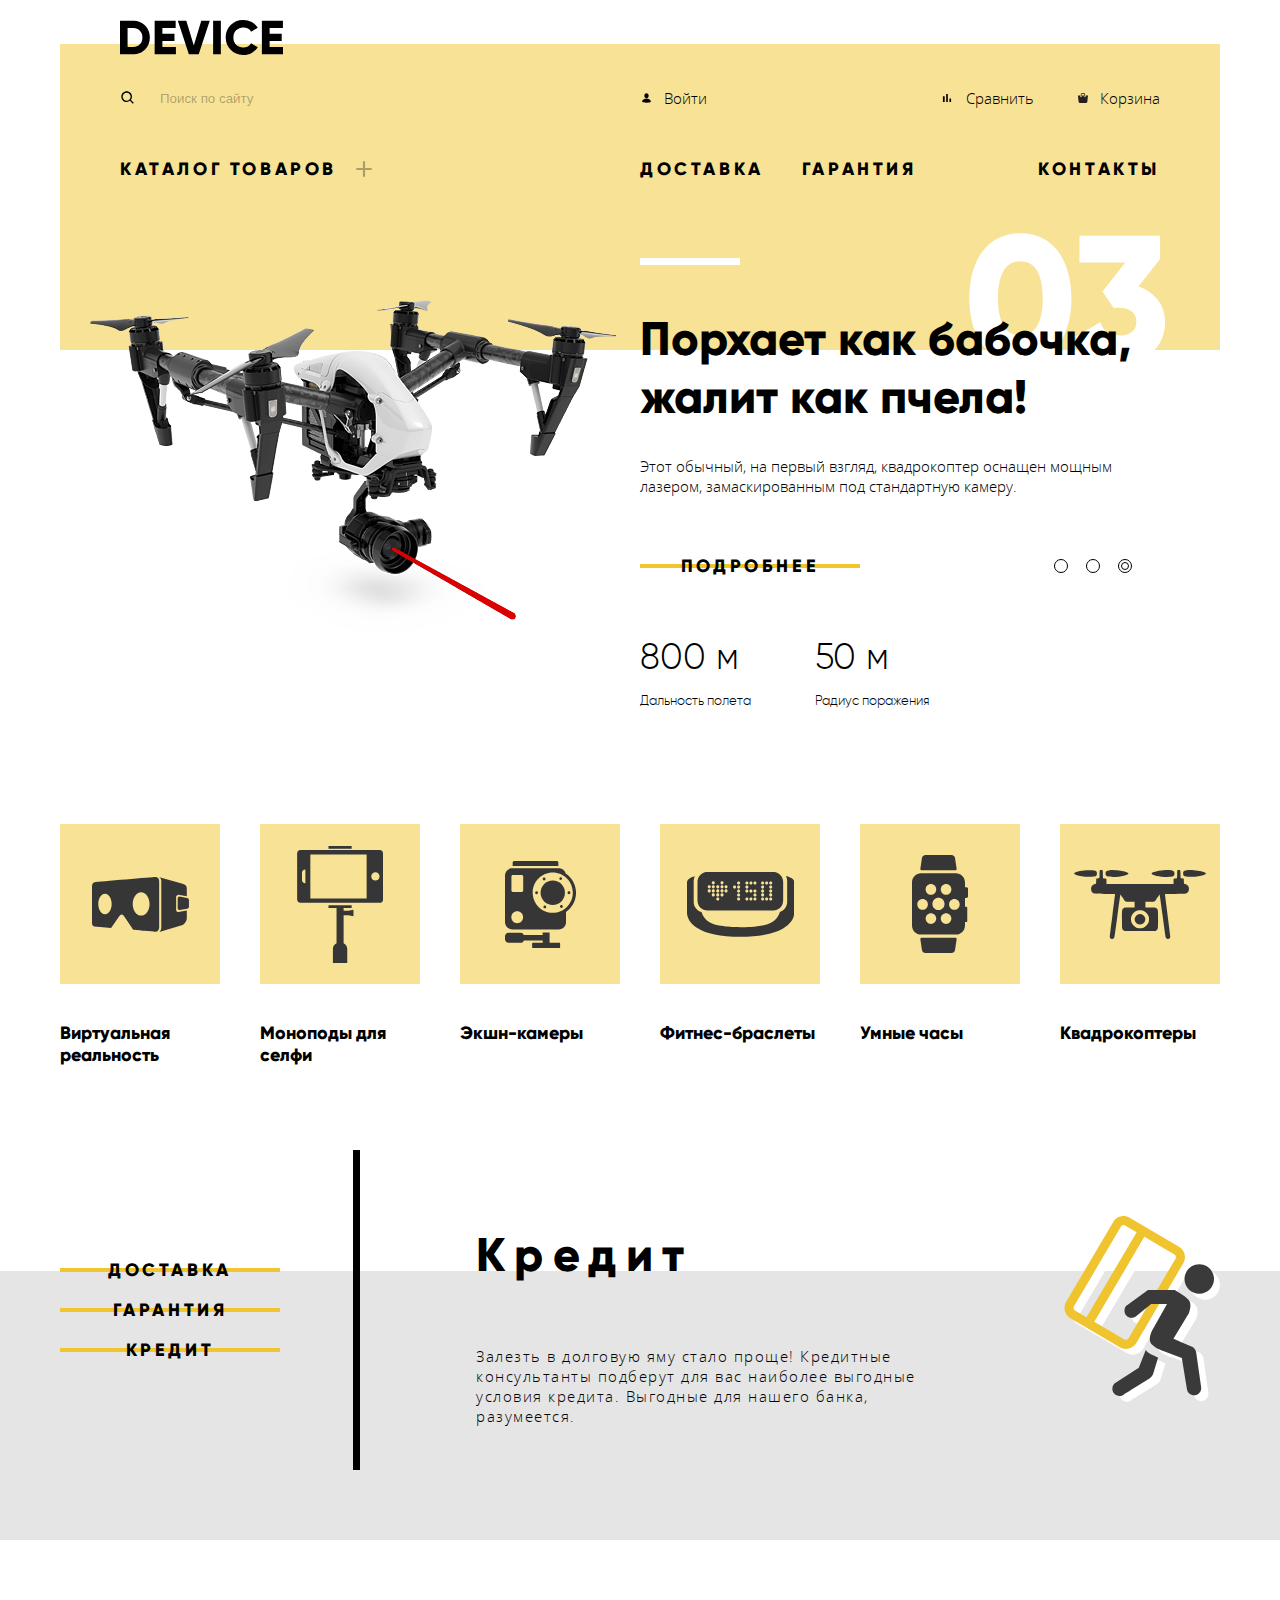
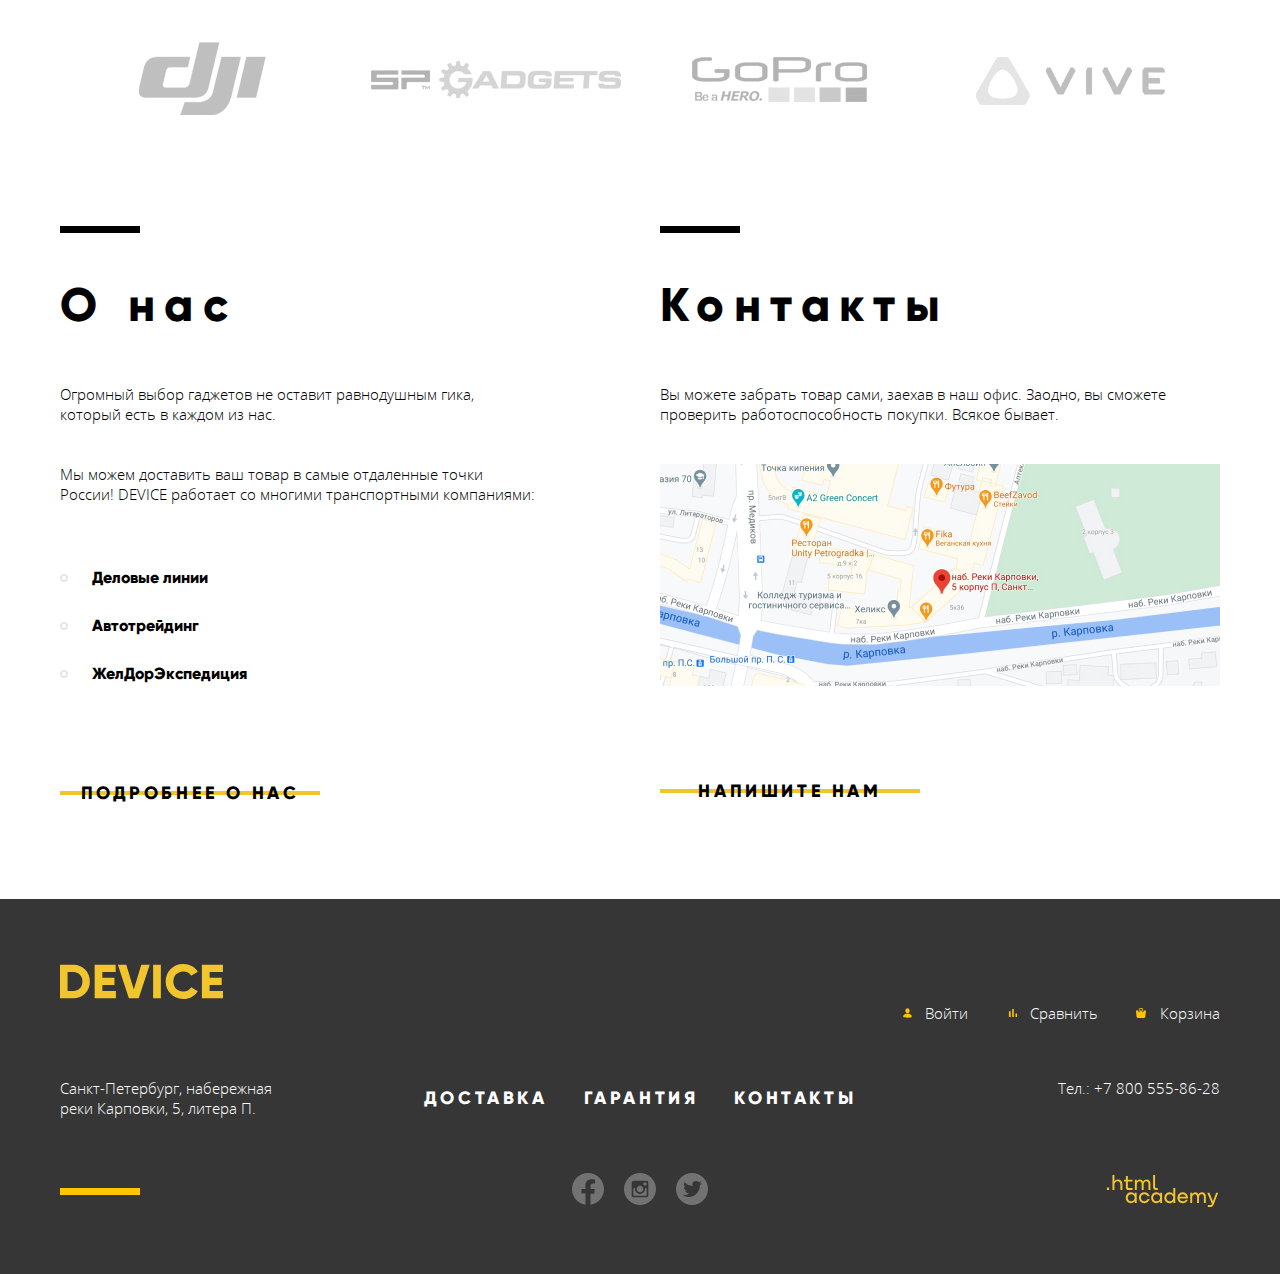
==== commit 3383c1b7: "Декорация" ====
--- a/index.html
+++ b/index.html
@@ -26,48 +26,50 @@
       </a>
       <div class="main-nav__container">
         <form class="main-nav__form" action="blank.html" method="POST">
-          <label for="search">
+          <label class="main-nav__form-label" for="search">
             <!-- <img src="img/icon-search.svg" width="16" height="16" alt="Иконка поиска">-->
           </label>
           <input class="main-nav__form-input" type="search" name="search" id="search" placeholder="Поиск по сайту"
             tabindex="1">
         </form>
         <ul class="main-nav__list">
-          <li class="main-nav__item main-nav__item-1">
-            <a class="opacity" href="blank.html">
-              <!-- <img src="img/icon-user.svg" width="13" height="14" alt="Иконка войти">-->Войти
-            </a>
-          </li>
-          <li class="main-nav__item main-nav__item-2">
-            <a class="opacity" href="blank.html">
-              <!-- <img src="img/icon-chart.svg" width="14" height="14" alt="Иконка войти">-->Сравнить
-            </a>
-          </li>
-          <li class="main-nav__item main-nav__item-3">
-            <a class="opacity" href="blank.html">
-              <!-- <img src="img/icon-cart.svg" width="10" height="10" alt="Иконка войти">-->Корзина
-            </a>
-          </li>
-        </ul>
-        <ul class="main-nav__subnav-list">
-          <li class="main-nav__subnav-item main-nav__subnav-item-1 button"><a class="opacity"
+          <li class="main-nav__item main-nav-item-left">
+            <a class="opacity main-nav__item-1 main-nav__item-link" href="blank.html">Войти</a>
+          </li>
+          <li class="main-nav__item">
+            <a class="opacity main-nav__item-2 main-nav__item-link" href="blank.html">Сравнить</a>
+          </li>
+          <li class="main-nav__item">
+            <a class="opacity main-nav__item-3 main-nav__item-link" href="blank.html">Корзина</a>
+          </li>
+        </ul>
+        <ul class="main-nav__subnav-list-part-1">
+          <li class="main-nav__subnav-item main-nav__subnav-item-part-1 button"><a class="opacity"
               href="catalog.html">Каталог товаров</a>
           </li>
-          <li class="main-nav__subnav-item main-nav__subnav-item-2 button"><a class="opacity"
+        </ul>
+        <ul class="main-nav__subnav-list-part-2">
+          <li class="main-nav__subnav-item main-nav__subnav-item-part-2 button"><a class="opacity"
               href="blank.html">Доставка</a></li>
-          <li class="main-nav__subnav-item main-nav__subnav-item-3 button"><a class="opacity"
+          <li class="main-nav__subnav-item main-nav__subnav-item-part-2 button"><a class="opacity"
               href="blank.html">Гарантия</a></li>
-          <li class="main-nav__subnav-item main-nav__subnav-item-4 button"><a class="opacity"
+          <li class="main-nav__subnav-item main-nav__subnav-item-part-2 button"><a class="opacity"
               href="blank.html">Контакты</a></li>
         </ul>
-        <ul class="main-nav__dropnav-list">
-          <li class="main-nav__dropnav-item"><a class="opacity" href="blank.html">Виртуальная реальность</a></li>
-          <li class="main-nav__dropnav-item"><a class="opacity" href="blank.html">Моноподы для селфи</a></li>
-          <li class="main-nav__dropnav-item"><a class="opacity" href="blank.html">Экшн-камеры</a></li>
-          <li class="main-nav__dropnav-item"><a class="opacity" href="blank.html">Фитнес-браслеты</a></li>
-          <li class="main-nav__dropnav-item"><a class="opacity" href="blank.html">Умные часы</a></li>
-          <li class="main-nav__dropnav-item"><a class="opacity" href="blank.html">Квадрокоптер</a></li>
-        </ul>
+        <div class="main-nav__dropnav">
+          <ul class="main-nav__dropnav-list main-nav__dropnav-list-column-1">
+            <li class="main-nav__dropnav-item"><a class="opacity" href="blank.html">Виртуальная реальность</a></li>
+            <li class="main-nav__dropnav-item"><a class="opacity" href="blank.html">Моноподы для селфи</a></li>
+            <li class="main-nav__dropnav-item"><a class="opacity" href="blank.html">Экшн-камеры</a></li>
+          </ul>
+          <ul class="main-nav__dropnav-list main-nav__dropnav-list-column-2">
+            <li class="main-nav__dropnav-item"><a class="opacity" href="blank.html">Фитнес-браслеты</a></li>
+            <li class="main-nav__dropnav-item"><a class="opacity" href="blank.html">Умные часы</a></li>
+          </ul>
+          <ul class="main-nav__dropnav-list main-nav__dropnav-list-column-3">
+            <li class="main-nav__dropnav-item"><a class="opacity" href="blank.html">Квадрокоптер</a></li>
+          </ul>
+        </div>
       </div>
     </nav>
   </header>
@@ -77,15 +79,23 @@
       <article class="promo">
         <ul class="promo__list">
           <!-- слайдер товаров -->
-          <li class="promo__item">
+          <li class="promo__item promo__item-1">
             <h2 class="visually-hidden">Палка для селфи</h2>
-            <img class="promo__img" src="img/slider-selfie-stick-1.png" width="384" height="486"
+            <img class="promo__img promo__img-1" src="img/slider-selfie-stick-1.png" width="384" height="486"
               alt="3 черные селфи-палки на белом фоне">
-            <p class="promo__title title">Делай селфи, как Бен Стиллер! </p>
-            <p>Самая длинная палка для селфи доступна в нашем магазине. Восемь (Восемь, Карл!) метров длиной и весом
+            <p class="promo__title title">Делай селфи,<br> как Бен Стиллер! </p>
+            <p class="promo__text">Самая длинная палка для селфи доступна в нашем магазине.<br> Восемь (Восемь, Карл!)
+              метров длиной и весом
               всего
               5 килограмм.</p>
-            <a class="button btn promo__item-btn" href="blank.html">Подробнее</a>
+            <div class="promo__item-buttons">
+              <a class="button btn promo__item-btn" href="blank.html">Подробнее</a>
+              <ul class="promo__slider-controler-list">
+                <li class="promo__slider-controler-item promo__slider-controler-item-current"></li>
+                <li class="promo__slider-controler-item"></li>
+                <li class="promo__slider-controler-item"></li>
+              </ul>
+            </div>
             <dl class="promo__description-list">
               <div class="promo__description-item">
                 <dt class="promo__description-term">Длина палки</dt>
@@ -101,13 +111,21 @@
               </div>
             </dl>
           </li>
-          <li class="promo__item" style="display: none;">
+          <li class="promo__item promo__item-2">
             <h2 class="visually-hidden">Фитнес-браслеты</h2>
-            <img class="promo__img" src="img/slider-band-2.png" width="345" height="485"
+            <img class="promo__img promo__img-2" src="img/slider-band-2.png" width="345" height="485"
               alt="Черный фитнес-браслет на белом фоне">
-            <p class="promo__title title">Худеем правильно!</p>
-            <p>Мотивирующие фитнес-браслеты помогут найти в себе силы не пропускать занятия и соблюдать диету.</p>
-            <a class="button btn" href="blank.html">Подробнее</a>
+            <p class="promo__title title">Худеем<br> правильно!</p>
+            <p class="promo__text">Мотивирующие фитнес-браслеты помогут найти в себе силы не пропускать занятия и
+              соблюдать диету.</p>
+            <div class="promo__item-buttons">
+              <a class="button btn promo__item-btn" href="blank.html">Подробнее</a>
+              <ul class="promo__slider-controler-list">
+                <li class="promo__slider-controler-item"></li>
+                <li class="promo__slider-controler-item promo__slider-controler-item-current"></li>
+                <li class="promo__slider-controler-item"></li>
+              </ul>
+            </div>
             <dl class="promo__description-list">
               <div class="promo__description-item">
                 <dt class="promo__description-term">Без подзарядки</dt>
@@ -115,14 +133,22 @@
               </div>
             </dl>
           </li>
-          <li class="promo__item" style="display: none;">
+          <li class="promo__item promo__item-3 promo__item-current">
             <h2 class="visually-hidden">Квадрокоптер</h2>
-            <img class="promo__img" src="img/slider-drone-3.png" width="526" height="334"
+            <img class="promo__img promo__img-3" src="img/slider-drone-3.png" width="526" height="334"
               alt="Черно-белый дрон с лазером на белом фоне">
-            <p class="promo__title title">Порхает как бабочка, жалит как пчела!</p>
-            <p>Этот обычный, на первый взгляд, квадрокоптер оснащен мощным лазером, замаскированным под стандартную
+            <p class="promo__title title">Порхает как бабочка,<br> жалит как пчела!</p>
+            <p class="promo__text">Этот обычный, на первый взгляд, квадрокоптер оснащен мощным лазером, замаскированным
+              под стандартную
               камеру.</p>
-            <a class="button btn" href="blank.html">Подробнее</a>
+            <div class="promo__item-buttons">
+              <a class="button btn promo__item-btn" href="blank.html">Подробнее</a>
+              <ul class="promo__slider-controler-list">
+                <li class="promo__slider-controler-item"></li>
+                <li class="promo__slider-controler-item"></li>
+                <li class="promo__slider-controler-item promo__slider-controler-item-current"></li>
+              </ul>
+            </div>
             <dl class="promo__description-list">
               <div class="promo__description-item">
                 <dt class="promo__description-term">Дальность полета</dt>
@@ -186,45 +212,46 @@
           <ul class="features__list">
             <li class="features__item">
               <div class="features__btn-background-color">
-                <a class="button btn features__btn" href="#features-blocks__delivery">доставка</a>
+                <a class="button-no-style button btn features__btn">доставка</a>
               </div>
             </li>
             <li class="features__item">
               <div class="features__btn-background-color">
-                <a class="button btn features__btn" href="#features-blocks__guarantee">гарантия</a>
+                <a class="button-no-style button btn features__btn">гарантия</a>
               </div>
             </li>
             <li class="features__item">
               <div class="features__btn-background-color">
-                <a class="button btn features__btn" href="#features-blocks__credit">кредит</a>
+                <a class="button-no-style button btn features__btn">кредит</a>
               </div>
             </li>
           </ul>
         </nav>
         <!-- Blocks -->
-        <div class="features-blocks">
-          <ul class="features-blocks__list">
-            <li class="features-blocks__item" id="features-blocks__delivery">
-              <h3 class="title">Доставка</h3>
-              <!--<img src="img/delivery.svg" width="136" height="164" alt="Иконка доставки">-->
-              <p>Мы с удовольствием доставим ваш товар прямо к вашему подъезду совершенно бесплатно! Ведь мы неплохо
-                заработаем, поднимая его на ваш этаж.</p>
-            </li>
-            <li class="features-blocks__item" id="features-blocks__guarantee" style="display: none;">
-              <h3 class="title">Гарантия</h3>
-              <!--<img src="img/guarantee.svg" width="171" height="195" alt="Иконка гарантии">-->
-              <p>Если из-за возгорания купленного у нас товара у вас сгорит дом — не переживайте, мы выдадим вам
-                новый.
-                Товар, не дом, конечно же.</p>
-            </li>
-            <li class="features-blocks__item" id="features-blocks__credit" style="display: none;">
-              <h3 class="title">Кредит</h3>
-              <!--<img src="img/credit.svg" width="156" height="188" alt="Иконка кредит">-->
-              <p>Залезть в долговую яму стало проще! Кредитные консультанты подберут для вас наиболее выгодные условия
-                кредита. Выгодные для нашего банка, разумеется.</p>
-            </li>
-          </ul>
-        </div>
+        <ul class="features__list-right">
+          <li class="features__item-right-1">
+            <h3 class="title features__title">Доставка</h3>
+            <!--<img src="img/delivery.svg" width="136" height="164" alt="Иконка доставки">-->
+            <p class="features__text">Мы с удовольствием доставим ваш товар прямо к вашему подъезду совершенно
+              бесплатно! Ведь мы неплохо
+              заработаем, поднимая его на ваш этаж.</p>
+          </li>
+          <li class="features__item-right-2">
+            <h3 class="title">Гарантия</h3>
+            <!--<img src="img/guarantee.svg" width="171" height="195" alt="Иконка гарантии">-->
+            <p class="features__text">Если из-за возгорания купленного у нас товара у вас сгорит дом — не переживайте,
+              мы выдадим вам
+              новый.
+              Товар, не дом, конечно же.</p>
+          </li>
+          <li class="features__item-right-3 features__item-right-current">
+            <h3 class="title">Кредит</h3>
+            <!--<img src="img/credit.svg" width="156" height="188" alt="Иконка кредит">-->
+            <p class="features__text">Залезть в долговую яму стало проще! Кредитные консультанты подберут для вас
+              наиболее выгодные условия
+              кредита. Выгодные для нашего банка, разумеется.</p>
+          </li>
+        </ul>
       </div>
     </section>
     <div class="main__container">
@@ -257,40 +284,44 @@
           </li>
         </ul>
       </section>
-      <div class="wrapper">
+      <section class="wrapper">
         <section class="about-us">
-          <h2 class="title">О нас</h2>
-          <p>
-            Огромный выбор гаджетов не оставит равнодушным гика, который есть в каждом из нас.
-          </p>
-          <p>
-            Мы можем доставить ваш товар в самые отдаленные точки России! DEVICE работает со многими транспортными
-            компаниями:
-          </p>
+          <h2 class="title wrapper__title">О нас</h2>
+          <p> Огромный выбор гаджетов не оставит равнодушным гика,<br> который есть в каждом из
+            нас.</p>
+          <p class="about-us__text"> Мы можем доставить ваш товар в самые отдаленные точки<br> России! DEVICE работает
+            со
+            многими транспортными
+            компаниями:</p>
           <ul class="about-us__services-list">
             <li class="about-us__services-item">
-              <h3 class="about-us__links"><a href="blank.html">Деловые линии</a></h3>
+              <a href="blank.html">
+                <h3 class="about-us__link-title">Деловые линии</h3>
+              </a>
             </li>
             <li class="about-us__services-item">
-              <h3 class="about-us__links"><a href="blank.html">Автотрейдинг</a></h3>
+              <a href="blank.html">
+                <h3 class="about-us__link-title">Автотрейдинг</h3>
+              </a>
             </li>
             <li class="about-us__services-item">
-              <h3 class="about-us__links"><a href="blank.html">ЖелДорЭкспедиция</a></h3>
+              <a href="blank.html">
+                <h3 class="about-us__link-title">ЖелДорЭкспедиция</h3>
+              </a>
             </li>
           </ul>
-          <a class="button btn" href="blank.html">подробнее о нас</a>
+          <a class="button btn about-us__btn" href="blank.html">подробнее о нас</a>
         </section>
         <section class="contacts">
-          <h2 class="title">Контакты</h2>
-          <p>
+          <h2 class="title wrapper__title">Контакты</h2>
+          <p class="contacts__text">
             Вы можете забрать товар сами, заехав в наш офис. Заодно, вы сможете проверить работоспособность покупки.
             Всякое бывает.
           </p>
-          <img src="img/map.jpg" width="560" height="222" alt="Карта с адресом нашего офиса">
-          <a class="button btn" href="blank.html">напишите нам</a>
+          <img class="contacts__map" src="img/map.jpg" width="560" height="222" alt="Карта с адресом нашего офиса">
+          <a class="button btn contacts__btn" href="blank.html">напишите нам</a>
         </section>
-      </div>
-    </div>
+      </section>
   </main>
   <footer class="main-footer">
     <div class="main-footer__container">
@@ -304,18 +335,41 @@
         </a>
         <ul class="main-footer__list">
           <li class="main-footer__item">
-            <a class="opacity" href="blank.html">
-              <!-- <img src="img/icon-user.svg" width="13" height="14" alt="Иконка войти">-->Войти
-            </a>
+            <a class="opacity main-footer__main-nav-item" href="blank.html">
+              <svg width="13" height="14" viewBox="0 0 13 14" fill="none" xmlns="http://www.w3.org/2000/svg">
+                <path
+                  d="M6.50002 2.33333C7.6971 2.33333 8.66669 3.3775 8.66669 4.66666C8.66669 5.95583 7.6971 7 6.50002 7C5.30294 7 4.33335 5.95583 4.33335 4.66666C4.33335 3.3775 5.30294 2.33333 6.50002 2.33333ZM6.50002 11.6667C6.50002 11.6667 10.8334 11.6667 10.8334 10.5C10.8334 9.1 8.72085 7.58333 6.50002 7.58333C4.27919 7.58333 2.16669 9.1 2.16669 10.5C2.16669 11.6667 6.50002 11.6667 6.50002 11.6667Z"
+                  fill="#FFC600" />
+              </svg>
+              Войти</a>
           </li>
           <li class="main-footer__item">
-            <a class="opacity" href="blank.html">
-              <!-- <img src="img/icon-chart.svg" width="14" height="14" alt="Иконка войти">-->Сравнить
-            </a>
+            <a class="opacity main-footer__main-nav-item" href="blank.html">
+              <svg width="14" height="14" viewBox="0 0 14 14" fill="none" xmlns="http://www.w3.org/2000/svg">
+                <path
+                  d="M2.91669 5.36666H4.66669V11.0833H2.91669V5.36666ZM6.18335 2.91666H7.81669V11.0833H6.18335V2.91666ZM9.45002 7.58333H11.0834V11.0833H9.45002V7.58333Z"
+                  fill="#FFC600" />
+              </svg>
+              Сравнить</a>
           </li>
           <li class="main-footer__item">
-            <a class="opacity" href="blank.html">
-              <!-- <img src="img/icon-cart.svg" width="10" height="10" alt="Иконка войти">-->Корзина
+            <a class="opacity main-footer__main-nav-item" href="blank.html">
+              <svg width="10" height="10" viewBox="0 0 10 10" fill="none" xmlns="http://www.w3.org/2000/svg">
+                <g clip-path="url(#clip0)">
+                  <path
+                    d="M9.86203 2.52171C9.79266 2.43992 9.69329 2.39317 9.58915 2.39317H7.65761V3.41881C7.65761 3.89009 7.25347 4.27351 6.75671 4.27351C6.25996 4.27351 5.85581 3.89009 5.85581 3.41881V2.39317H4.05401V3.41881C4.05401 3.89009 3.64987 4.27351 3.15311 4.27351C2.65635 4.27351 2.25221 3.89009 2.25221 3.41881V2.39317H0.320768C0.216534 2.39317 0.117164 2.43992 0.0477949 2.52171C-0.0216646 2.60351 -0.0545475 2.71257 -0.0426556 2.82146L0.605543 8.78462C0.617615 9.45692 1.14167 10 1.78419 10H8.12572C8.76815 10 9.29221 9.45693 9.30437 8.78453L9.95257 2.82137C9.96437 2.71257 9.93149 2.60351 9.86203 2.52171Z"
+                    fill="#FFC600" />
+                  <path
+                    d="M3.15309 3.76068C3.35182 3.76068 3.51345 3.60735 3.51345 3.4188V1.53846C3.51345 1.01051 4.07462 0.683761 4.59453 0.683761H5.49543C6.04264 0.683761 6.39633 1.01923 6.39633 1.53846V3.4188C6.39633 3.60735 6.55804 3.76068 6.75669 3.76068C6.95534 3.76068 7.11705 3.60735 7.11705 3.4188V1.53846C7.11705 0.647009 6.43507 0 5.49543 0H4.59453C3.60101 0 2.79272 0.690171 2.79272 1.53846V3.4188C2.79272 3.60735 2.95435 3.76068 3.15309 3.76068Z"
+                    fill="#FFC600" />
+                </g>
+                <defs>
+                  <clipPath id="clip0">
+                    <rect width="10" height="10" fill="white" />
+                  </clipPath>
+                </defs>
+              </svg>
+              Корзина
             </a>
           </li>
         </ul>
@@ -379,8 +433,8 @@
 
   <section class="map-modal modal">
     <h2 class="visually-hidden">Наш адрес</h2>
-    <img src="img/map.jpg" width="560" height="222" alt="Карта с адресом нашего офиса">
-    <button class="modal-close" type="button">Закрыть</button>
+    <img src="img/map-big.jpg" width="960" height="572" alt="Карта с адресом нашего офиса">
+    <button class="modal-close" type="button"></button>
   </section>
 
   <!-- Feedback -->
@@ -388,33 +442,25 @@
   <section class="feedback-modal modal">
     <h2 class="visually-hidden">Связаться с нами</h2>
     <form class="feedback-modal__form" action="https://echo.htmlacademy.ru/" method="post">
-      <fieldset class="feedback-modal__name">
-        <label for="feedback-modal__name">Ваше имя:</label><br>
+      <fieldset class="feedback-modal__name fieldset">
+        <label class="form-label products__title" for="feedback-modal__name">Ваше имя:</label><br>
         <input class="form-input" type="text" name="feedback-modal__name" id="feedback-modal__name"
           placeholder="Имя Фамилия" autocomplete="on" tabindex="1" autofocus>
       </fieldset>
-      <fieldset class="feedback-modal__e-mail">
-        <label for="feedback-modal__email">Ваш e-mail:</label><br>
+      <fieldset class="feedback-modal__e-mail fieldset">
+        <label class="form-label products__title" for="feedback-modal__email">Ваш e-mail:</label><br>
         <input class="form-input" type="email" name="feedback-modal__email" id="feedback-modal__email"
           placeholder="email@example.com" autocomplete="on" tabindex="2">
       </fieldset>
-      <label for="feedback-modal__message">Текст письма:</label><br>
-      <textarea class="form-input" name="feedback-modal__message" id="feedback-modal__message" rows="5"
-        placeholder="В свободной форме" tabindex="3"></textarea><br>
-      <input type="submit" value="Отправить">
+      <fieldset class="feedback-modal__message fieldset">
+        <label class="form-label products__title" for="feedback-modal__message">Текст письма:</label><br>
+        <textarea class="form-input" name="feedback-modal__message" id="feedback-modal__message" rows="5"
+          placeholder="В свободной форме" tabindex="3"></textarea><br>
+      </fieldset>
+      <input class="button btn button-no-style" type="submit" value="Отправить">
     </form>
-    <button class="modal-close" type="button">Закрыть</button>
+    <button class="modal-close" type="button"></button>
   </section>
-
-  <!-- SRM -->
-
-  <!-- <script>
-    (function (w, d, u) {
-      var s = d.createElement('script'); s.async = true; s.src = u + '?' + (Date.now() / 60000 | 0);
-      var h = d.getElementsByTagName('script')[0]; h.parentNode.insertBefore(s, h);
-    })(window, document, 'https://cdn.bitrix24.ua/b15786795/crm/site_button/loader_3_4fkx42.js');
-  </script> -->
-
 </body>
 
 </html>
--- a/css/style.css
+++ b/css/style.css
@@ -39,6 +39,7 @@
 :root {
   --special-yellow: #f7e296;
   --special-yellow-dark: #f0c52e;
+  --footer-line: #ffc600;
   --grey-dark: #363636;
   --black: #000000;
   --black-opacity-0-3: rgba(0, 0, 0, 0.3);
@@ -47,6 +48,7 @@
   --grey-light: #e5e5e5;
   --grey-darken: #eaeaea;
   --grey-lighen: #f2f2f2;
+  --catalog-item-hover: rgba(238, 238, 238, 0.7);
   --red-light: #f6dada;
   --pagination: #ebebeb;
   --pagination-hover: #d9d9d9;
@@ -56,7 +58,7 @@
 /* Global */
 
 .page-body {
-  min-height: 100%;
+  min-height: 100vh;
   margin: 0;
   padding: 0;
   font-family: "Open Sans", "Arial", sans-serif;
@@ -65,6 +67,7 @@
   line-height: 20px;
   color: var(--black, black);
   background-color: var(--white, white);
+  user-select: none;
 }
 
 .page a {
@@ -74,8 +77,6 @@
 
 img {
   display: block;
-  /* max-width: 100%;
-  height: auto; */
 }
 
 /* Hide element */
@@ -91,12 +92,13 @@
 /* List */
 
 .main-nav__list,
-.main-nav__subnav-list,
+.main-nav__subnav-list-part-1,
+.main-nav__subnav-list-part-2,
 .main-nav__dropnav-list,
 .promo__list,
 .products__list,
 .features__list,
-.features-blocks__list,
+.features__list-right,
 .partners__list,
 .about-us__services-list,
 .main-footer__list,
@@ -136,7 +138,8 @@
   font-family: "Gilroy", "Arial", sans-serif;
   font-size: 18px;
   font-weight: 800;
-  line-height: 22px;
+  line-height: 22.05px;
+  letter-spacing: 0.2em;
   text-transform: uppercase;
 }
 
@@ -144,49 +147,34 @@
   border: none;
   background-color: transparent;
   font-family: "Gilroy", "Arial", sans-serif;
+  cursor: pointer;
 }
 
 .btn {
   background-image: linear-gradient(
     to bottom,
     transparent,
-    transparent 33.3%,
-    var(--special-yellow-dark) 33.3%,
-    var(--special-yellow-dark) 66.6%,
-    transparent 66.6%,
+    transparent 45%,
+    var(--special-yellow-dark) 45%,
+    var(--special-yellow-dark) 55%,
+    transparent 55%,
     transparent
   );
   transition-duration: 20s;
   transition-property: background-image;
-  display: inline-block;
+  display: flex;
   width: 220px;
-  height: 40px;
-  text-align: center;
-  vertical-align: bottom;
+  min-height: 40px;
+  justify-content: center;
+  align-items: center;
 }
 
 .btn:hover {
-  background-image: linear-gradient(
-    to bottom,
-    var(--special-yellow-dark),
-    var(--special-yellow-dark) 33.3%,
-    var(--special-yellow-dark) 33.3%,
-    var(--special-yellow-dark) 66.6%,
-    var(--special-yellow-dark) 66.6%,
-    var(--special-yellow-dark)
-  );
+  background-color: var(--special-yellow-dark);
 }
 
 .btn:active {
-  background-image: linear-gradient(
-    to bottom,
-    var(--special-yellow-dark),
-    var(--special-yellow-dark) 33.3%,
-    var(--special-yellow-dark) 33.3%,
-    var(--special-yellow-dark) 66.6%,
-    var(--special-yellow-dark) 66.6%,
-    var(--special-yellow-dark)
-  );
+  background-color: var(--special-yellow-dark);
   color: var(--black-opacity-0-3);
 }
 
@@ -206,31 +194,186 @@
 
 /* Form */
 
-.main-nav__form::before {
-  content: "";
-  position: absolute;
+.main-nav__form {
+  display: grid;
+  grid-template-columns: 16px 1fr;
+  column-gap: 22px;
+  align-items: center;
+}
+
+.main-nav__form-label::before {
+  content: "";
   display: block;
-  background-image: url("../img/icon-search.svg");
+  background: url("../img/icon-search.svg") no-repeat center center;
   width: 16px;
   height: 16px;
-  left: -40px;
+  top: 0;
+  left: 0;
+}
+
+.main-nav__form-input,
+.main-nav__form-input:hover,
+.main-nav__form-input:active {
+  background-color: transparent;
+  border: none;
+}
+
+.main-nav__form-input::-webkit-input-placeholder {
+  color: rgba(0, 0, 0, 0.3);
+}
+
+.main-nav__form-input:hover::-webkit-input-placeholder {
+  color: rgba(0, 0, 0, 0.6);
+}
+
+.main-nav__form-input:active::-webkit-input-placeholder {
+  color: var(--black);
+}
+
+.main-nav__form-input::-moz-placeholder {
+  color: rgba(0, 0, 0, 0.3);
+}
+
+.main-nav__form-input:hover::-moz-placeholder {
+  color: rgba(0, 0, 0, 0.6);
+}
+
+.main-nav__form-input:active::-moz-placeholder {
+  color: var(--black);
+}
+
+.main-nav__form-input:-ms-input-placeholder {
+  color: rgba(0, 0, 0, 0.3);
+}
+
+.main-nav__form-input:hover:-ms-input-placeholder {
+  color: rgba(0, 0, 0, 0.6);
+}
+
+.main-nav__form-input:active:-ms-input-placeholder {
+  color: var(--black);
+}
+
+.main-nav__form-input:-moz-placeholder {
+  color: rgba(0, 0, 0, 0.3);
+}
+
+.main-nav__form-input:hover:-moz-placeholder {
+  color: rgba(0, 0, 0, 0.6);
+}
+
+.main-nav__form-input:active:-moz-placeholder {
+  color: var(--black);
+}
+
+.main-nav__form-label {
+  position: relative;
 }
 
 /* Main nav */
 
+.main-nav__item-link,
+.main-footer__main-nav-item {
+  display: grid;
+  grid-template-columns: 13px 1fr;
+  column-gap: 11px;
+  align-items: center;
+}
+
 .main-nav__item-1::before {
   content: "";
-  position: absolute;
+  width: 13px;
+  height: 14px;
+  background: url("../img/icon-user.svg") no-repeat center center;
+}
+
+.main-nav__item-2 {
+  display: grid;
+  grid-template-columns: 14px 1fr;
+  column-gap: 12px;
+  align-items: center;
+}
+
+.main-nav__item-2::before {
+  content: "";
+  width: 14px;
+  height: 14px;
+  background: url("../img/icon-chart.svg") no-repeat center center;
+}
+
+.main-nav__item-3 {
+  display: grid;
+  grid-template-columns: 10px 1fr;
+  column-gap: 12px;
+  align-items: center;
+}
+
+.main-nav__item-3::before {
+  content: "";
+  width: 10px;
+  height: 10px;
+  background: url("../img/icon-cart.svg") no-repeat center center;
+}
+
+/* Sub nav */
+
+.main-nav__subnav-item {
+  letter-spacing: 0.2em;
+}
+
+.main-nav__subnav-item-part-1 {
+  display: grid;
+  grid-template-columns: 1fr 22px;
+  column-gap: 16px;
+  align-items: center;
+}
+
+.main-nav__subnav-item-part-1::after {
+  content: "";
   display: block;
-  background: url("../img/icon-user.svg") no-repeat 0 0;
-  width: 16px;
-  height: 16px;
+  background: url("../img/icon-catalog-drop.svg") no-repeat center center;
+  width: 22px;
+  height: 22px;
+  top: 0;
+  left: 0;
 }
 
 /* Drop nav */
 
+.main-nav__dropnav {
+  display: none;
+}
+
+.main-nav__subnav-list-part-1:hover ~ .main-nav__dropnav {
+  display: flex;
+  flex-wrap: wrap;
+  position: absolute;
+  width: 100%;
+  height: min-content;
+  top: 100px;
+  left: 0;
+  z-index: 2;
+  padding: 12px 0 46px;
+  background-color: var(--special-yellow);
+  box-sizing: border-box;
+}
+
 .main-nav__dropnav-list {
-  display: none;
+  font-family: "Open Sans", "Arial", sans-serif;
+  font-weight: 300;
+  font-size: 15px;
+  line-height: 20px;
+  margin-left: 61px;
+}
+
+.main-nav__dropnav-item {
+  display: flex;
+  flex-wrap: wrap;
+  margin-bottom: 20px;
+}
+
+.main-nav__dropnav-item:last-child {
+  margin-bottom: 0;
 }
 
 /* Footer */
@@ -268,34 +411,75 @@
 /* Modal */
 
 .modal {
-  display: none;
+  position: sticky;
+  z-index: 3;
+  left: 200px;
+  bottom: 50px;
+  box-sizing: border-box;
   background: #ffffff;
   box-shadow: 0px 10px 16px rgba(0, 0, 0, 0.15);
 }
 
+/* Map */
+
+.map-modal {
+  display: none;
+  width: 960px;
+  height: 572px;
+}
+
 /* Feedback Modal  */
 
-.feedback-modal__name,
-.feedback-modal__e-mail,
+.feedback-modal {
+  display: none;
+  width: 960px;
+  height: 550px;
+  padding: 92px 100px 50px;
+}
+
+.feedback-modal__form {
+  display: grid;
+  grid-template-columns: repeat(2, 1fr);
+  gap: 32px 40px;
+}
+
 .feedback-modal__message {
+  grid-column: 1 / -1;
+}
+
+.form-label {
+  text-transform: none;
+}
+
+.form-input {
+  width: 100%;
   border: none;
-}
-
-.form-input {
+  margin-top: 10px;
+  padding: 16px 20px 15px;
   background-color: var(--grey-lighen);
-  color: var(--black-opacity-0-4);
+  box-sizing: border-box;
+}
+
+.modal-close {
+  position: absolute;
+  width: 55px;
+  height: 55px;
+  top: 20px;
+  right: 20px;
   border: none;
-}
-
-.form-input:hover {
-  background-color: var(--grey-darken);
-  color: var(--black-opacity-0-4);
-}
-
-.form-input:focus {
-  background-color: var(--white, white);
-  border: 2px solid var(--special-yellow);
-  color: var(--grey-dark);
+  border-radius: 50%;
+  background: var(--special-yellow-dark) url("../img/icon-cross.svg") no-repeat
+    center center;
+  background-size: 30px;
+  opacity: 0.5;
+}
+
+.modal-close:hover {
+  opacity: 1;
+}
+
+.modal-close:active {
+  opacity: 0.7;
 }
 
 /* Index.html <main> */
@@ -306,58 +490,148 @@
   background-image: linear-gradient(
     to bottom,
     var(--special-yellow),
-    var(--special-yellow) 10%,
-    transparent 10%,
+    var(--special-yellow) 25%,
+    transparent 25%,
     transparent
   );
   margin: 0;
 }
 
 .promo__title {
+  margin: 80px 0 30px;
   letter-spacing: normal;
+  position: relative;
+  z-index: 1;
+}
+
+.promo__text {
+  padding: 0;
+  margin: 0;
+}
+
+.promo__item-btn {
+  margin: 50px 0;
+}
+
+.promo__item-buttons {
+  display: grid;
+  grid-template-columns: repeat(2, 1fr);
+  justify-content: space-between;
+  align-items: center;
+}
+
+.promo__slider-controler-list {
+  display: flex;
+  justify-content: flex-end;
+  list-style: none;
+  margin: 0 28px 0 0;
+  padding: 0;
+}
+
+.promo__slider-controler-item {
+  display: flex;
+  width: 12px;
+  height: 12px;
+  border: 1px solid var(--black);
+  border-radius: 50%;
+  margin-right: 18px;
+  align-items: center;
+  justify-content: center;
+}
+
+.promo__slider-controler-item-current::before {
+  content: "";
+  width: 6px;
+  height: 6px;
+  top: 0;
+  right: 0;
+  border: 1px solid var(--black);
+  border-radius: 50%;
+}
+
+.promo__slider-controler-item:last-child {
+  margin-right: 0;
+}
+
+.promo__description-list {
+  display: flex;
+  margin: 0;
+  padding: 0;
+}
+
+.promo__description-item {
+  display: grid;
+  margin-right: 64px;
+}
+
+.promo__description-item:last-child {
+  margin: 0;
 }
 
 .promo__description-term {
   font-family: "Gilroy", "Arial", sans-serif;
   font-size: 13px;
   line-height: 15px;
+  padding: 0;
+  margin: 0;
 }
 
 .promo__description-definition {
   font-family: "Gilroy", "Arial", sans-serif;
   font-size: 36px;
   line-height: 42px;
-}
-
-/* .promo__title::before {
-  position: absolute;
+  margin: 0 0 15px 0;
+  padding: 0;
+  order: -1;
+}
+
+.promo__item-1::after {
+  position: absolute;
+  z-index: 0;
   content: "01";
-  font-family: "Open Sans", "Arial", sans-serif;
+  font-family: "Gilroy", "Arial", sans-serif;
   font-size: 179px;
+  font-weight: 800;
   color: var(--white);
-  top: 250px;
-  right: 250px;
-}
-*/
+  top: 65px;
+  right: 50px;
+}
+
+.promo__item-2::after {
+  position: absolute;
+  z-index: 0;
+  content: "02";
+  font-family: "Gilroy", "Arial", sans-serif;
+  font-size: 179px;
+  font-weight: 800;
+  color: var(--white);
+  top: 60px;
+  right: 50px;
+}
+
+.promo__item-3::after {
+  position: absolute;
+  z-index: 0;
+  content: "03";
+  font-family: "Gilroy", "Arial", sans-serif;
+  font-size: 179px;
+  font-weight: 800;
+  color: var(--white);
+  top: 60px;
+  right: 50px;
+}
+
+.promo__title::before {
+  position: absolute;
+  content: "";
+  width: 100px;
+  height: 7px;
+  top: -52px;
+  left: 0;
+  background-color: var(--white);
+}
 
 /* Products */
-
-.products__list {
-  display: grid;
-  grid-template-columns: repeat(auto-fit, 160px);
-  column-gap: 40px;
-  margin: 40px 0;
-}
-
-.products__item {
-  display: inline-block;
-  vertical-align: top;
-  margin-right: 40px;
-}
-
-.products__item:last-child {
-  margin-right: 0;
-}
 
 .products__title {
   font-family: "Gilroy", "Arial", sans-serif;
@@ -389,7 +663,7 @@
   display: block;
   position: absolute;
   z-index: 1;
-  top: 15px;
+  top: 0;
   width: 160px;
   height: 160px;
   background-size: 97px 55px;
@@ -425,7 +699,7 @@
   display: block;
   position: absolute;
   z-index: 1;
-  top: 15px;
+  top: 0;
   width: 160px;
   height: 160px;
   background-size: 86px 117px;
@@ -461,7 +735,7 @@
   display: block;
   position: absolute;
   z-index: 1;
-  top: 15px;
+  top: 0;
   width: 160px;
   height: 160px;
   background-size: 71px 87px;
@@ -497,7 +771,7 @@
   display: block;
   position: absolute;
   z-index: 1;
-  top: 15px;
+  top: 0;
   width: 160px;
   height: 160px;
   background-size: 107px 65px;
@@ -533,7 +807,7 @@
   display: block;
   position: absolute;
   z-index: 1;
-  top: 15px;
+  top: 0;
   width: 160px;
   height: 160px;
   background-size: 56px 98px;
@@ -569,7 +843,7 @@
   display: block;
   position: absolute;
   z-index: 1;
-  top: 15px;
+  top: 0;
   width: 160px;
   height: 160px;
   background-size: 132px 69px;
@@ -606,8 +880,8 @@
   background-image: linear-gradient(
     to bottom,
     transparent,
-    transparent 25%,
-    var(--grey-light) 25%,
+    transparent 31%,
+    var(--grey-light) 31%,
     var(--grey-light)
   );
   padding-bottom: 70px;
@@ -619,38 +893,97 @@
   border-right: 7px solid var(--black);
 }
 
+.features__title {
+  margin: 0 0 40px 0;
+}
+
+.features__text {
+  width: 495px;
+  letter-spacing: 0.1em;
+}
+
 .features__btn:active,
 .features__btn-background-color:active {
-  background-image: linear-gradient(
-    to bottom,
-    var(--black),
-    var(--black) 33.3%,
-    var(--black) 33.3%,
-    var(--black) 66.6%,
-    var(--black) 66.6%,
-    var(--black)
-  );
+  background-image: none;
+  background-color: var(--black);
   color: var(--special-yellow);
 }
 
-.features-blocks::after {
-  content: "";
-  display: block;
-  width: 160px;
-  height: 160px;
+.features__list-right {
+  display: grid;
+  align-content: center;
+}
+
+.features__item-right-1 {
+  display: none;
+  grid-template-columns: 1fr 136px;
+  align-items: center;
+}
+
+.features__item-right-1::after {
+  content: "";
+  grid-area: 3 / 2 / -1 / 3;
+  display: grid;
+  align-self: center;
+  width: 136px;
+  height: 164px;
   background: url("../img/delivery.svg") no-repeat 50% 50%;
-  background-size: 160px 160px;
+  background-size: cover;
   margin: 0;
   padding: 0;
 }
 
+.features__item-right-2 {
+  display: none;
+  grid-template-columns: 1fr 171px;
+  align-items: center;
+}
+
+.features__item-right-2::after {
+  content: "";
+  grid-area: 3 / 2 / -1 / 3;
+  display: grid;
+  align-self: center;
+  width: 171px;
+  height: 195px;
+  background: url("../img/guarantee.svg") no-repeat 50% 50%;
+  background-size: cover;
+  margin: 0;
+  padding: 0;
+}
+
+.features__item-right-3 {
+  display: none;
+  grid-template-columns: 1fr 156px;
+  align-items: center;
+}
+
+.features__item-right-3::after {
+  content: "";
+  grid-area: 3 / 2 / -1 / 3;
+  display: grid;
+  align-self: center;
+  width: 156px;
+  height: 188px;
+  background: url("../img/credit.svg") no-repeat 50% 50%;
+  background-size: cover;
+  margin: 0;
+  padding: 0;
+}
+
+.features__item-right-current {
+  display: grid;
+}
+
 /* About us */
 
-.about-us__links {
+.about-us__link-title {
   font-family: "Gilroy", "Arial", sans-serif;
   font-size: 16px;
   font-weight: 800;
   line-height: 28px;
+  margin: 0;
+  padding: 0;
 }
 
 /* Catalog.html <main> */
@@ -663,34 +996,38 @@
 
 /* Breadcrumbs */
 
-.breadcrumbs a[href] {
+.breadcrumbs__item a[href] {
   opacity: 0.3;
 }
 
-.breadcrumbs a[href]:hover {
+.breadcrumbs__item a[href]:hover {
   opacity: 0.6;
 }
 
-.breadcrumbs a[href]:active {
+.breadcrumbs__item a[href]:active {
   opacity: 0.1;
 }
 
 /* Filter */
 
-.filters-form__group {
+.filter-form__group {
+  padding-top: 14px;
+  margin-bottom: 38px;
   border-top: 3px solid var(--black);
 }
 
 .fieldset {
   border: none;
-}
-
-.filters-form input[type="checkbox"] {
-  border: 2px solid var(--black);
-  background-color: transparent;
-}
-
-.filters-form__group-title {
+  margin: 0;
+  padding: 0;
+  box-sizing: border-box;
+}
+
+.filter-form__group-title {
+  margin-bottom: 32px;
+}
+
+.filter-form__group-title {
   font-family: Gilroy;
   font-weight: 800;
   font-size: 14px;
@@ -706,6 +1043,7 @@
   line-height: 20px;
   font-weight: 800;
   text-transform: uppercase;
+  margin: 0;
 }
 
 .catalog-title__filter {
@@ -769,8 +1107,56 @@
   width: 360px;
 }
 
+.catalog__hover-item {
+  display: none;
+}
+
+.catalog__items-hover {
+  display: grid;
+}
+
+.catalog__item-img {
+  grid-column: 1 / 2;
+  grid-row: 1 / 2;
+}
+
+.catalog__items-hover:hover .catalog__hover-item {
+  grid-column: 1 / 2;
+  grid-row: 1 / 2;
+  display: grid;
+  z-index: 1;
+  align-items: center;
+  justify-content: center;
+  background-color: var(--catalog-item-hover);
+}
+
+.catalog__item-new {
+  position: relative;
+}
+
+.catalog__item-new::before {
+  position: absolute;
+  z-index: 1;
+  display: flex;
+  content: "NEW";
+  font-family: Gilroy;
+  font-weight: 800;
+  font-size: 12px;
+  line-height: 15px;
+  text-transform: uppercase;
+  color: rgba(0, 0, 0, 0.3);
+  width: 62px;
+  height: 62px;
+  top: 29px;
+  right: 27px;
+  border: 2px solid rgba(0, 0, 0, 0.3);
+  border-radius: 50%;
+  align-items: center;
+  justify-content: center;
+}
+
 .catalog__item-price {
-  font-family: Gilroy;
+  font-family: "Gilroy", "Arial", sans-serif;
   font-weight: 300;
   font-size: 16px;
   line-height: 18px;
@@ -778,6 +1164,8 @@
 }
 
 .catalog__hover-item-compare {
+  align-self: start;
+  margin-top: 20px;
   opacity: 0.5;
 }
 
@@ -787,6 +1175,10 @@
 
 .catalog__hover-item-compare:active {
   opacity: 0.2;
+}
+
+.catalog__hover-item-to-cart {
+  align-self: end;
 }
 
 /* Pagination */
@@ -803,6 +1195,8 @@
 
 .catalog__nav-back,
 .catalog__nav-next {
+  height: 100%;
+  width: 100%;
   font-size: 16px;
   line-height: 20px;
   font-weight: 800;
@@ -862,7 +1256,7 @@
 /* Layout <header> .logo */
 
 .main-header-logo {
-  padding: 20px 60px;
+  padding: 20px 60px 29px;
 }
 
 .main-nav {
@@ -872,99 +1266,67 @@
 }
 
 .main-nav__container {
+  position: relative;
   width: calc(1160px - 60px * 2);
   display: grid;
-  padding: 20px 60px;
+  padding: 0 60px;
   background-color: var(--special-yellow);
-  grid-template-columns: repeat(10, 40px 60px);
+  grid-template-columns: 1fr 1fr;
+  grid-template-areas:
+    "form main-nav"
+    "sub-nav-1 sub-nav-2";
 }
 
 /* Layou <header> for form */
 
 .main-nav__form {
-  margin-bottom: 50px;
-  position: relative;
-  grid-row: 1 / 2;
-  grid-column: 2 / 12;
+  grid-area: form;
 }
 
 /* Layout <header> for main-nav__list */
 
 .main-nav__list {
-  display: grid;
-  grid-column: 12 / -1;
-  grid-row: 1 / 2;
-  grid-template-columns: repeat(5, 60px 40px);
-  grid-auto-flow: dense;
-}
-
-.main-nav__item-1 {
-  position: relative;
-  grid-column: 1 / 3;
-  grid-row: 1 / 2;
-}
-
-.main-nav__item-2 {
-  width: 100%;
-  grid-column: -5 / -3;
-  grid-row: 1 / 2;
-  text-align: end;
-}
-
-.main-nav__item-3 {
-  width: 100%;
-  grid-column: -3 / -1;
-  grid-row: 1 / 2;
-  text-align: end;
-}
-
-/* Layot <header> for ...nav ...subnav */
-
-.main-nav__item,
-.main-nav__subnav-item,
-.layout-column {
+  grid-area: main-nav;
   display: flex;
-  margin-right: 20px;
+  flex-wrap: wrap;
+  justify-content: flex-end;
+}
+
+.main-nav__item {
+  margin-right: 44px;
+}
+
+.main-nav-item-left {
+  margin-right: auto;
+}
+
+.main-nav__item:last-child {
+  margin-right: 0;
 }
 
 /* Layot <header> for .main-nav__subnav-list */
 
-.main-nav__subnav-list {
-  display: grid;
-  grid-template-columns: repeat(11, 40px 60px);
-  grid-column: 1 / -1;
-  grid-row: 2 / 3;
-  grid-auto-flow: dense;
-}
-
-.main-nav__subnav-item-1 {
-  grid-column: 1 / 8;
-  grid-row: 1 / 2;
-  position: relative;
-}
-
-.main-nav__subnav-item-2 {
-  grid-column: 12 / 15;
-  grid-row: 1 / 2;
-}
-
-.main-nav__subnav-item-3 {
-  grid-column: 15 / 19;
-  grid-row: 1 / 2;
-}
-
-.main-nav__subnav-item-4 {
-  width: 100%;
-  grid-column: 19 / 22;
-  grid-row: 1 / 2;
-  text-align: end;
-}
-
-/* Layot <header> for .main-nav__dropnav-list */
-
-.main-nav__dropnav-list {
-  grid-column: 1 / -1;
-  grid-row: 3 / 4;
+.main-nav__subnav-list-part-1 {
+  grid-area: sub-nav-1;
+  display: flex;
+  flex-wrap: wrap;
+  margin: 50px 38px 50px 0;
+}
+
+.main-nav__subnav-list-part-2 {
+  grid-area: sub-nav-2;
+  justify-content: space-between;
+  display: flex;
+  flex-wrap: wrap;
+  margin: 50px 0;
+}
+
+.main-nav__subnav-item {
+  margin-right: 38px;
+}
+
+.main-nav__subnav-item-part-2:nth-child(3n) {
+  margin: 0 0 0 auto;
 }
 
 /* Layout <footer> */
@@ -980,7 +1342,7 @@
   display: grid;
   margin: 0 auto;
   grid-template-rows: repeat(3, auto);
-  grid-gap: 10px;
+  row-gap: 40px;
   padding: 65px 0;
 }
 
@@ -1000,18 +1362,18 @@
 .main-footer__list {
   grid-area: main-footer__list;
   display: flex;
+  flex-wrap: wrap;
   width: 100%;
   justify-content: flex-end;
 }
 
 .main-footer__item {
   margin-left: 38px;
-  text-align: end;
 }
 
 .second-row {
   display: grid;
-  grid-template-columns: 1fr 1fr 1fr;
+  grid-template-columns: 215px 1fr 215px;
 }
 
 .tel {
@@ -1021,22 +1383,40 @@
 
 .main-footer__subnav-list {
   display: flex;
-  justify-content: space-around;
+  align-items: center;
+  justify-content: center;
+  flex-wrap: wrap;
+}
+
+.main-footer__subnav-item {
+  margin-right: 36px;
+}
+
+.main-footer__subnav-item:last-child {
+  margin-right: 0;
 }
 
 .third-row {
   display: grid;
   grid-template-columns: 1fr 1fr 1fr;
-  grid-template-areas: ". social__list logo-htmlacademy";
+  grid-template-areas: "line social__list logo-htmlacademy";
+  align-items: center;
+}
+
+.third-row::before {
+  grid-area: line;
+  content: "";
+  width: 80px;
+  height: 7px;
+  top: -50px;
+  left: 0;
+  background-color: var(--footer-line);
 }
 
 .social__list {
   grid-area: social__list;
   display: flex;
-  list-style: none;
-  margin: 0;
   justify-content: center;
-  align-items: flex-end;
 }
 
 .social__item {
@@ -1060,7 +1440,7 @@
   width: 1160px;
   display: grid;
   margin: 0 auto;
-  gap: 90px;
+  gap: 96px;
 }
 
 /* Layout .promo */
@@ -1074,236 +1454,441 @@
 }
 
 .promo__item {
-  display: grid;
-  padding: 0 60px 0 89px;
+  display: none;
+  padding: 0 60px 0 60px;
   grid-template-columns: repeat(2, 1fr);
   grid-template-rows: repeat(4, auto);
 }
 
 .promo__img {
+  padding-left: 29px;
   grid-column: 1 / 2;
   grid-row: 1 / -1;
 }
 
-.promo__title {
-  margin-top: 20%;
-}
-
-.promo__description-list {
-  display: flex;
+.promo__img-3 {
+  padding: 0;
+  margin: 70px 0 0 -30px;
+}
+
+.promo__item-current {
+  position: relative;
+  display: grid;
 }
 
 /* Layout .products */
 
 .products {
-  grid-column: 1 / -1;
   grid-row: 2 / 3;
 }
 
+.products__title {
+  text-transform: none;
+  letter-spacing: normal;
+  margin: 0;
+  padding: 0;
+}
+
+.products__list {
+  display: grid;
+  grid-template-columns: repeat(auto-fit, 160px);
+  column-gap: 40px;
+  margin: 0;
+  padding: 20px 0;
+}
+
+.products__item {
+  display: inline-block;
+  vertical-align: top;
+  margin-right: 40px;
+}
+
+.products__item:last-child {
+  margin-right: 0;
+}
+
 /* Layout .features */
 
 .features {
-  margin: 90px 0;
+  margin: 64px 0 90px 0;
 }
 
 .features__container {
   width: 1160px;
   margin: 0 auto;
   display: grid;
-  grid-column: 1 / -1;
   grid-row: 3 / 4;
-  gap: 40px;
+  gap: 116px;
   grid-template-columns: 300px 1fr;
   grid-template-rows: 320px;
 }
 
-.features-blocks {
-  display: grid;
-  grid-template-columns: 1fr 160px;
-  align-items: center;
-}
-
 /* Layout .partners */
 
 .partners {
   display: grid;
+}
+
+.partners__list {
+  display: grid;
+  grid-template-columns: repeat(4, 1fr);
+  justify-items: center;
+}
+
+/* Layout .wrapper (.about-us and .contacts) */
+
+.wrapper {
+  display: grid;
+  grid-template-columns: repeat(2, 1fr);
+  column-gap: 40px;
+}
+
+.about-us__services-item {
+  display: grid;
+  grid-template-columns: 8px 1fr;
+  column-gap: 24px;
+  align-items: center;
+  margin-bottom: 20px;
+}
+
+.about-us__services-item:last-child {
+  margin-bottom: 0;
+}
+
+.about-us__services-item::before {
+  content: "";
+  width: 8px;
+  height: 8px;
+  border: 2px solid var(--grey-light);
+  border-radius: 50%;
+  box-sizing: border-box;
+}
+
+.about-us {
+  padding-right: 60px;
+}
+
+.wrapper__title {
+  position: relative;
+  margin: 50px 0 50px 0;
+}
+
+.wrapper__title::before {
+  position: absolute;
+  content: "";
+  width: 80px;
+  height: 7px;
+  top: -50px;
+  left: 0;
+  background-color: var(--black);
+}
+
+.about-us__text {
+  margin: 40px 0 60px 0;
+}
+
+.contacts__text {
+  margin-bottom: 40px;
+}
+
+.about-us__btn,
+.contacts__btn {
+  min-width: 260px;
+  margin: 85px 0 86px 0;
+}
+
+/* Layout <main> for catalog.html */
+
+/* Layout .inner-page */
+
+.inner-page {
+  min-width: 1160px;
+  margin: 0;
+  padding: 0;
+  display: grid;
+  grid-template-columns: 1fr 328px 832px 1fr;
+  grid-template-rows: auto auto 1fr;
+  grid-template-areas:
+    ". h1 h1 ."
+    ". breadcrumbs breadcrumbs ."
+    ". filter catalog catalog";
+}
+
+.inner-page__title {
+  grid-area: h1;
+  margin: 44px 0 0 60px;
+}
+
+.breadcrumbs__list {
+  grid-area: breadcrumbs;
+  display: flex;
+  flex-wrap: wrap;
+  margin: 30px 0 50px 60px;
+}
+
+.breadcrumbs__item:not(:last-child) {
+  display: grid;
+  grid-template-columns: 1fr 12px;
+  column-gap: 14px;
+  margin-right: 20px;
+  align-items: center;
+}
+
+.breadcrumbs__item:not(:last-child)::after {
+  content: "";
+  display: block;
+  background: url("../img/icon-breadcrumbs-arrow.svg") no-repeat center center;
+  width: 12px;
+  height: 12px;
+}
+
+.breadcrumbs__item:last-child {
+  margin-right: 0;
+}
+
+.filter {
+  grid-area: filter;
+  display: grid;
+  grid-template-rows: 70px 1fr;
+}
+
+.filter__title {
+  height: 100%;
+  display: grid;
+  position: relative;
+  align-items: center;
+  padding: 0 68px 0 60px;
+}
+
+.filter__title::after {
+  width: 100vw;
+  height: 100%;
+  content: "";
+  display: block;
+  position: absolute;
+  top: 0;
+  right: 0;
+  z-index: -1;
+  background-color: var(--filter-heading);
+}
+
+.filter__form {
+  max-width: 328px;
+  position: relative;
+  padding: 70px 68px 70px 60px;
+  box-sizing: border-box;
+}
+
+.filter__form::after {
+  width: 100vw;
+  height: 100%;
+  content: "";
+  display: block;
+  position: absolute;
+  top: 0;
+  right: 0;
+  z-index: -1;
+  background-color: var(--grey-light);
+}
+
+.filter__form-input-checkbox,
+.filter__form-input-radio {
+  position: relative;
+  display: grid;
+  grid-template-columns: 24px 1fr;
+  column-gap: 18px;
+  align-items: center;
+}
+
+.filter__form-input-checkbox::before {
+  content: "";
+  display: grid;
+  grid-column: 1 / 2;
+  grid-row: 1 / 2;
+  width: 24px;
+  height: 24px;
+  border: 2px solid var(--black);
+  border-radius: 2px;
+  box-sizing: border-box;
+}
+
+.filter__form-input-checkbox {
+  cursor: pointer;
+}
+
+.fieldset-checkbox input:checked + .filter__form-input-checkbox::after {
+  display: grid;
+  grid-column: 1 / 2;
+  grid-row: 1 / 2;
+  content: "";
+  width: 13.5px;
+  height: 10.5px;
+  align-self: center;
+  justify-self: center;
+  background: url("../img/icon-checked.svg") no-repeat center center;
+}
+
+.filter__form-input-radio::before {
+  content: "";
+  display: grid;
+  grid-column: 1 / 2;
+  grid-row: 1 / 2;
+  width: 24px;
+  height: 24px;
+  border: 2px solid var(--black);
+  border-radius: 50%;
+  box-sizing: border-box;
+}
+
+.filter__form-input-radio {
+  cursor: pointer;
+}
+
+.fieldset-radio input:checked + .filter__form-input-radio::after {
+  content: "";
+  display: grid;
+  grid-column: 1 / 2;
+  grid-row: 1 / 2;
+  width: 8px;
+  height: 8px;
+  align-self: center;
+  justify-self: center;
+  background-color: var(--black);
+  border-radius: 50%;
+  box-sizing: border-box;
+}
+
+.catalog {
+  grid-area: catalog;
+  display: grid;
+  grid-template-columns: 832px 1fr;
+  grid-template-rows: 70px min-content 1fr;
+}
+
+.sort {
+  grid-column: 1 / 2;
+  grid-row: 1 / 2;
+  display: flex;
+  justify-content: space-between;
+  align-items: center;
+  padding-left: 72px;
+}
+
+.catalog::after {
   grid-column: 1 / -1;
-}
-
-.partners__item {
-  display: inline-block;
-}
-
-/* Layout .wrapper (.about-us and .contacts) */
-
-.wrapper {
-  display: grid;
-  grid-column: 1 / -1;
-  grid-template-columns: repeat(2, 1fr);
-}
-
-/* Layout <main> for catalog.html */
-
-/* Layout <main> for .inner-page__container */
-
-.inner-page {
-  min-height: 100%;
-  display: grid;
-  grid-template-rows: auto 70px 70px 1fr;
-  grid-template-columns: 1fr 328px 832px 1fr;
-}
-
-.inner-page::before {
-  content: "";
-  display: block;
-  grid-column: 1 / 3;
-  grid-row: 3 / 4;
-  background-color: var(--filter-heading);
-}
-
-.inner-page::after {
+  grid-row: 1 / 2;
   content: "";
   display: block;
   z-index: -1;
-  grid-column: 1 / 3;
-  grid-row: 3 / -1;
   background-color: var(--grey-light);
 }
 
-.inner-page__h1 {
-  grid-column: 2 / 4;
-  grid-row: 1 / 2;
-}
-
-.breadcrumbs {
-  grid-column: 2 / 4;
-  grid-row: 2 / 3;
-}
-
-.breadcrumbs__list {
+.catalog__list {
+  grid-column: 1 / 2;
+  display: grid;
+  grid-template-columns: repeat(2, 1fr);
+  gap: 40px;
+  margin: 69px 0 40px 72px;
+}
+
+.catalog__nav {
+  grid-column: 1 / 2;
+  display: grid;
+  grid-template-columns: 120px 1fr 120px;
+}
+
+.catalog__nav-back {
+  order: -1;
+}
+
+.catalog__nav-list {
+  display: grid;
+  grid-template-columns: repeat(3, auto);
+  gap: 30px;
+}
+
+.axis {
+  flex-basis: 100%;
+  flex-grow: 1;
+  height: 2px;
+  background: rgba(0, 0, 0, 0.2);
+  margin: 9px 0 17px;
+  /* range */
+  --range-start: 0%;
+  --range-end: 60%;
+  --range-end-num: calc(var(--range-end) - var(--range-start));
+  /* range */
+}
+
+.bar {
+  position: relative;
+  /* range */
+  width: var(--range-end-num);
+  margin-left: var(--range-start);
+  /* range */
+  height: 2px;
+  background-color: #91c92f;
+}
+
+.bar__start {
+  position: absolute;
+  top: 0;
+  left: 0;
+  width: 20px;
+  height: 20px;
+  margin-left: -10px;
+  margin-top: -9px;
+  border: 8px solid white;
+  background-color: #c4c4c4;
+  box-sizing: border-box;
+  border-radius: 50%;
+  box-shadow: 0px 2px 2px rgba(0, 0, 0, 0.18);
+  cursor: pointer;
+}
+
+.bar__end {
+  position: absolute;
+  top: 0;
+  right: 0;
+  width: 20px;
+  height: 20px;
+  margin-right: -10px;
+  margin-top: -9px;
+  border: 8px solid white;
+  background-color: #c4c4c4;
+  box-sizing: border-box;
+  border-radius: 50%;
+  box-shadow: 0px 2px 2px rgba(0, 0, 0, 0.18);
+  cursor: pointer;
+}
+
+.min-price {
+  width: auto;
   display: flex;
-}
-
-.breadcrumbs__item {
-  margin-right: 20px;
-}
-
-.filter {
-  display: grid;
-  grid-column: 2 / 3;
-  grid-row: 3 / -1;
-  grid-template-rows: 70px 1fr;
-  padding: 0 68px 70px 60px;
-  row-gap: 70px;
-}
-
-.catalog-title__filter {
-  grid-column: 1 / 2;
-  grid-row: 1 / 2;
-}
-
-.filter-form {
-  grid-column: 1 / 2;
-  grid-row: 2 / -1;
-}
-
-.catalog {
-  display: grid;
-  grid-column: 3 / -1;
-  grid-row: 3 / -1;
-  grid-template-columns: 832px 1fr;
-  grid-template-rows: 70px repeat(2, min-content);
-  background-color: var(--white);
-}
-
-.catalog::before {
-  content: "";
-  display: block;
-  grid-column: 1 / -1;
-  grid-row: 1 / 2;
-  background-color: var(--grey-light);
-}
-
-.sort {
-  display: grid;
-  grid-column: 1 / 2;
-  grid-row: 1 / 2;
-  width: calc(1160px - 328px);
-  grid-template-areas: "catalog-title sort__btn top-bottom";
-  grid-template-columns: 1fr 1fr 60px;
-  align-items: center;
-}
-
-.catalog-title-sort {
-  grid-area: catalog-title;
-}
-
-.sort__btn {
-  grid-area: sort__btn;
-}
-
-.sort__btn-top-bottom {
+  position: absolute;
+  top: 17px;
+  left: 0;
+  margin-right: 10px;
+}
+
+.min-price-input {
+  flex-basis: 50px;
+  flex-grow: 1;
+  background-color: transparent;
+  border: none;
+}
+
+.max-price {
+  min-width: 60px;
   display: flex;
-  grid-area: top-bottom;
-}
-
-.catalog__list {
-  display: grid;
-  grid-column: 1 / 2;
-  grid-row: 2 / 3;
-  grid-template-columns: 1fr 1fr;
-  column-gap: 40px;
-  row-gap: 48px;
-  padding: 69px 0 40px 72px;
-}
-
-/* .catalog__list {
-  width: calc(832px - 72px);
-  display: flex;
-  justify-self: start;
-  padding: 69px 0 40px 72px;
-  flex-wrap: wrap;
-}
-
-.catalog__item {
-  margin-right: 40px;
-  margin-bottom: 48px;
-}
-
-.catalog__item:nth-child(2n) {
-  margin-right: 0;
-}
-
-.input-sort-to-top:checked ~ .catalog__list {
-  flex-wrap: wrap;
-}
-
-.input-sort-to-bottom:checked ~ .catalog__list {
-  flex-wrap: wrap-reverse;
-}*/
-
-.catalog__nav {
-  display: grid;
-  grid-column: 1 / 2;
-  grid-row: 3 / 4;
-  grid-template-areas: "back numbers next";
-  grid-template-columns: 1fr 1fr 1fr;
-  gap: 100px;
-}
-
-.catalog__nav-back {
-  grid-area: back;
-}
-
-.catalog__nav-next {
-  grid-area: next;
-}
-
-.catalog__nav-list {
-  grid-area: numbers;
-  display: flex;
-}
-
-.catalog__nav-item {
-  margin-right: 20px;
-}
+  position: absolute;
+  top: 17px;
+  left: 0;
+}
+
+.max-price-input {
+  flex-basis: 60px;
+  flex-grow: 1;
+  background-color: transparent;
+  border: none;
+}
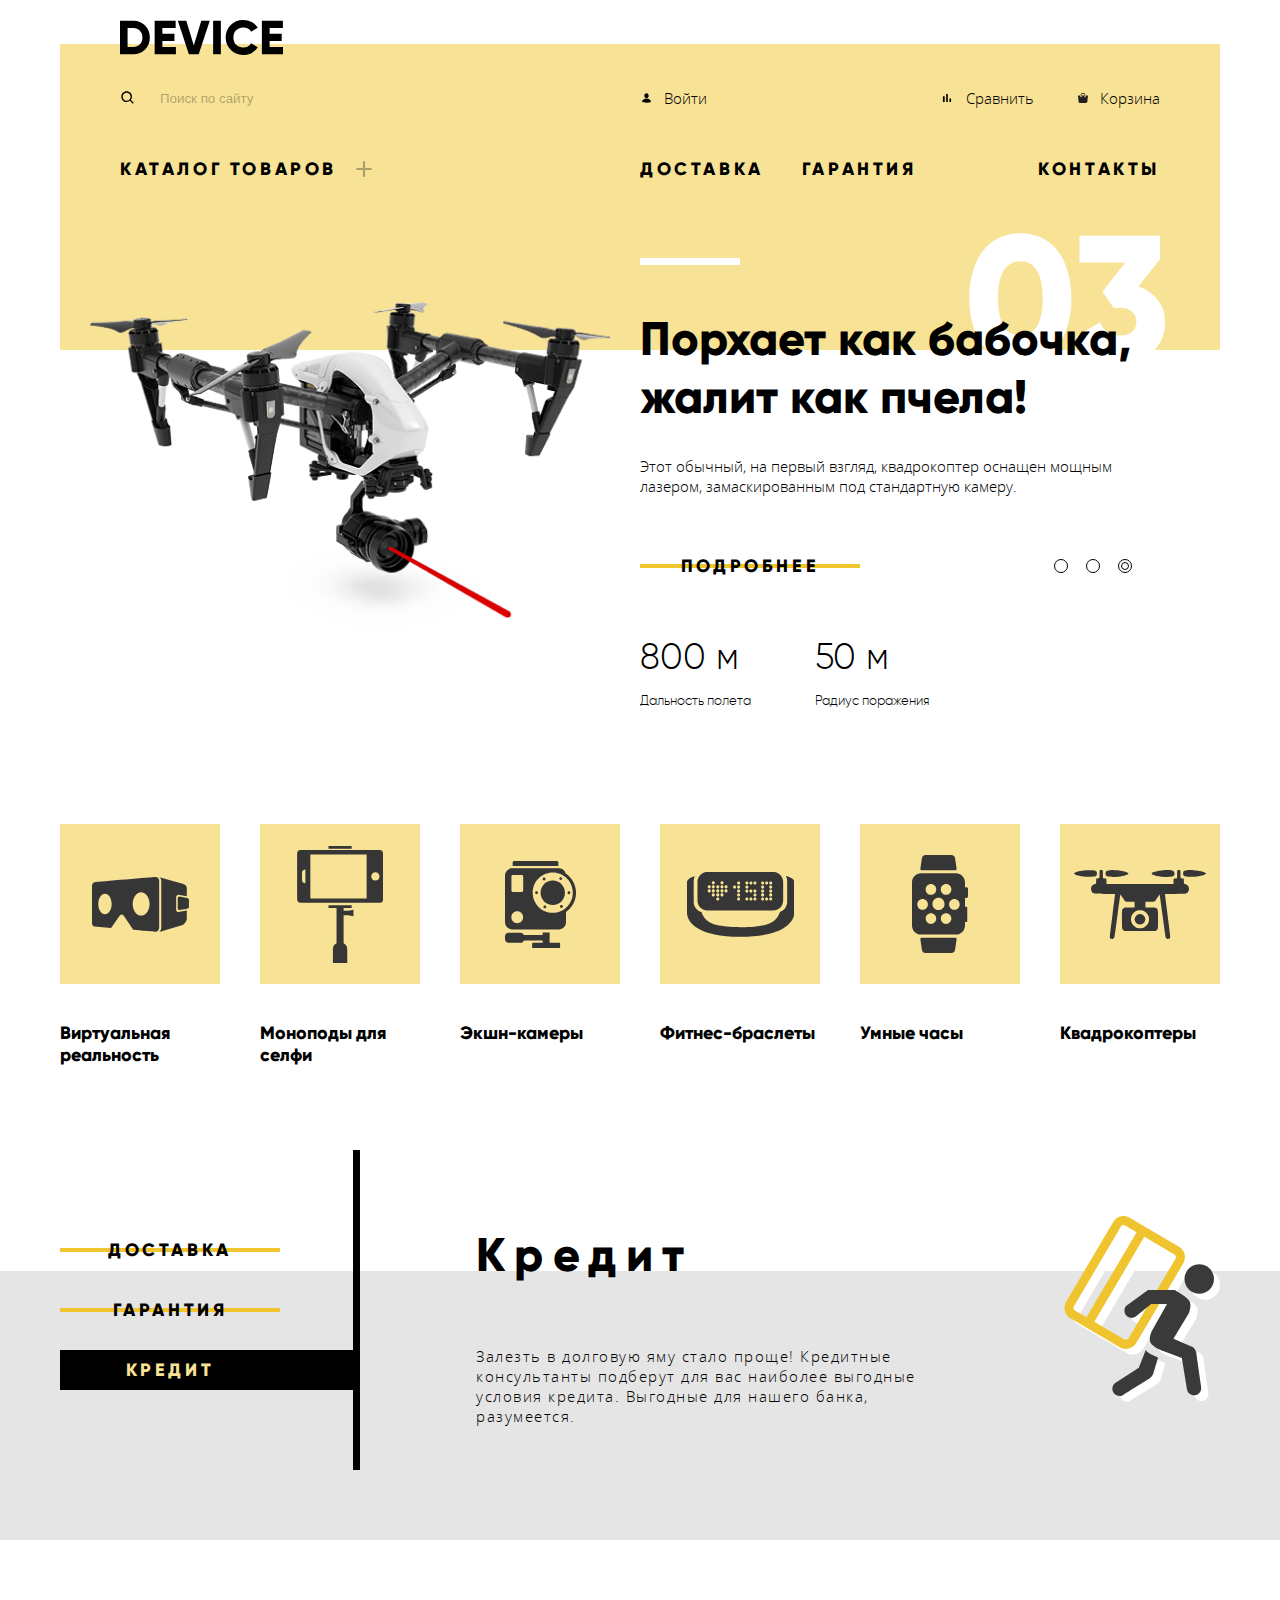
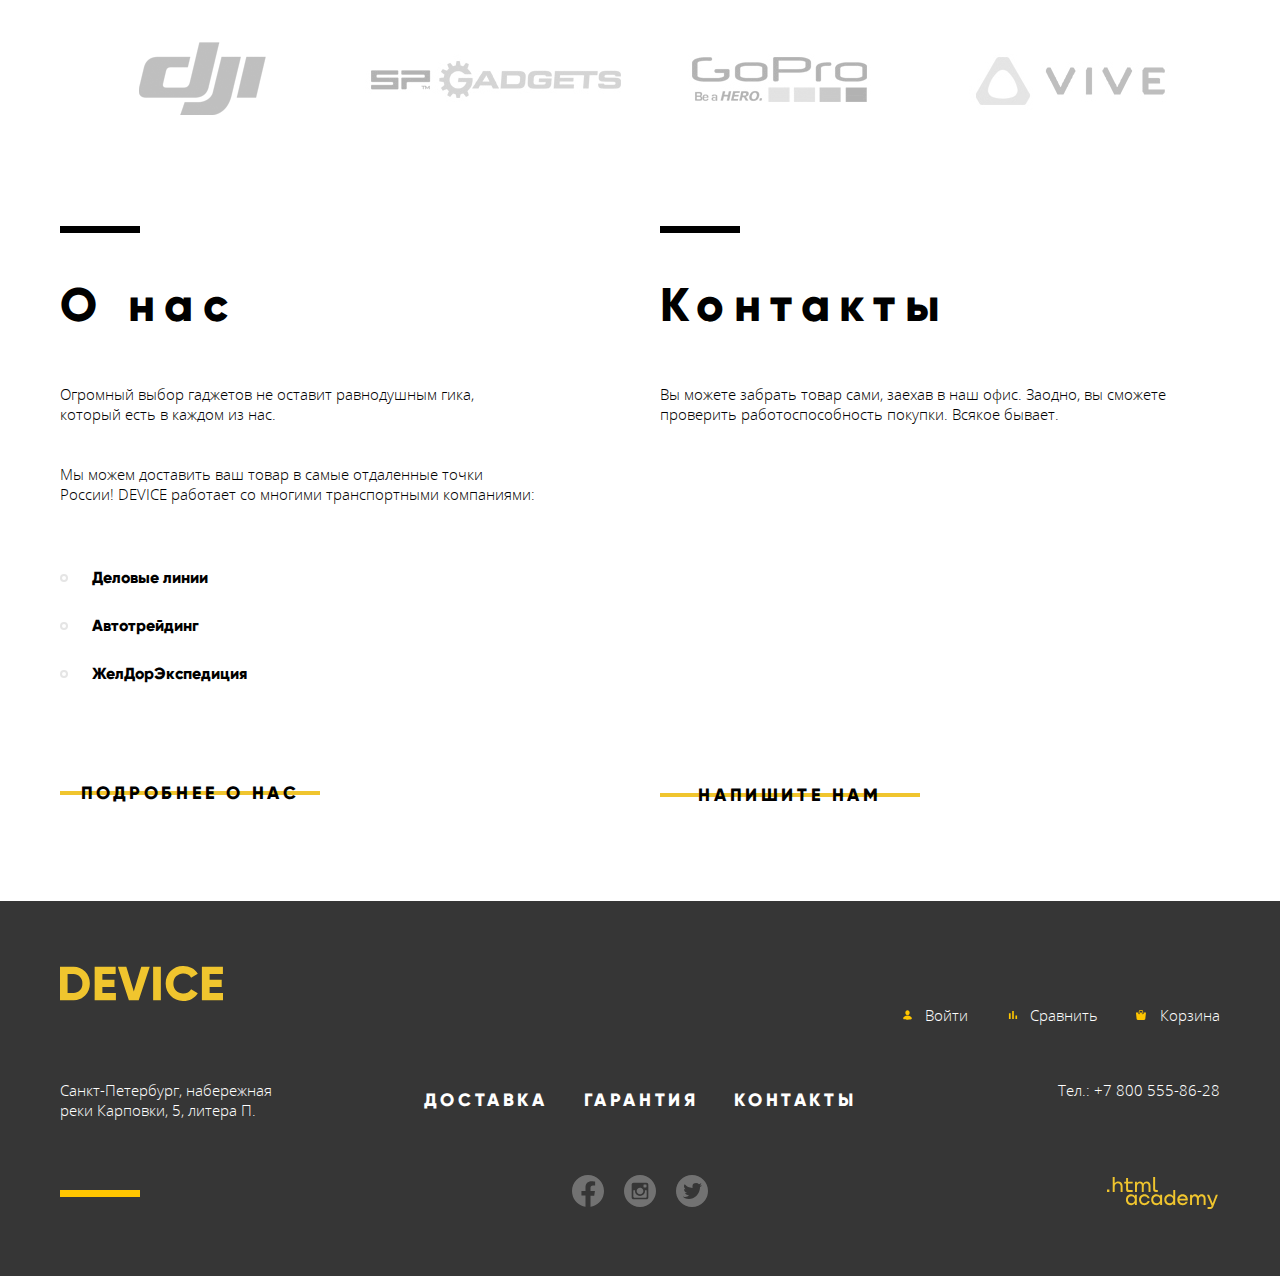
==== commit 5cb0ac63: "Декорация, каталог" ====
--- a/index.html
+++ b/index.html
@@ -44,8 +44,22 @@
           </li>
         </ul>
         <ul class="main-nav__subnav-list-part-1">
-          <li class="main-nav__subnav-item main-nav__subnav-item-part-1 button"><a class="opacity"
-              href="catalog.html">Каталог товаров</a>
+          <li class="main-nav__subnav-item main-nav__subnav-item-part-1 button">
+            <a class="opacity" href="catalog.html">Каталог товаров</a>
+            <div class="main-nav__dropnav">
+              <ul class="main-nav__dropnav-list main-nav__dropnav-list-column-1">
+                <li class="main-nav__dropnav-item"><a class="opacity" href="blank.html">Виртуальная реальность</a></li>
+                <li class="main-nav__dropnav-item"><a class="opacity" href="blank.html">Моноподы для селфи</a></li>
+                <li class="main-nav__dropnav-item"><a class="opacity" href="blank.html">Экшн-камеры</a></li>
+              </ul>
+              <ul class="main-nav__dropnav-list main-nav__dropnav-list-column-2">
+                <li class="main-nav__dropnav-item"><a class="opacity" href="blank.html">Фитнес-браслеты</a></li>
+                <li class="main-nav__dropnav-item"><a class="opacity" href="blank.html">Умные часы</a></li>
+              </ul>
+              <ul class="main-nav__dropnav-list main-nav__dropnav-list-column-3">
+                <li class="main-nav__dropnav-item"><a class="opacity" href="blank.html">Квадрокоптер</a></li>
+              </ul>
+            </div>
           </li>
         </ul>
         <ul class="main-nav__subnav-list-part-2">
@@ -56,20 +70,6 @@
           <li class="main-nav__subnav-item main-nav__subnav-item-part-2 button"><a class="opacity"
               href="blank.html">Контакты</a></li>
         </ul>
-        <div class="main-nav__dropnav">
-          <ul class="main-nav__dropnav-list main-nav__dropnav-list-column-1">
-            <li class="main-nav__dropnav-item"><a class="opacity" href="blank.html">Виртуальная реальность</a></li>
-            <li class="main-nav__dropnav-item"><a class="opacity" href="blank.html">Моноподы для селфи</a></li>
-            <li class="main-nav__dropnav-item"><a class="opacity" href="blank.html">Экшн-камеры</a></li>
-          </ul>
-          <ul class="main-nav__dropnav-list main-nav__dropnav-list-column-2">
-            <li class="main-nav__dropnav-item"><a class="opacity" href="blank.html">Фитнес-браслеты</a></li>
-            <li class="main-nav__dropnav-item"><a class="opacity" href="blank.html">Умные часы</a></li>
-          </ul>
-          <ul class="main-nav__dropnav-list main-nav__dropnav-list-column-3">
-            <li class="main-nav__dropnav-item"><a class="opacity" href="blank.html">Квадрокоптер</a></li>
-          </ul>
-        </div>
       </div>
     </nav>
   </header>
@@ -211,18 +211,18 @@
         <nav class="features__nav">
           <ul class="features__list">
             <li class="features__item">
-              <div class="features__btn-background-color">
-                <a class="button-no-style button btn features__btn">доставка</a>
+              <div>
+                <a class="button-no-style button btn">доставка</a>
               </div>
             </li>
             <li class="features__item">
-              <div class="features__btn-background-color">
-                <a class="button-no-style button btn features__btn">гарантия</a>
+              <div>
+                <a class="button-no-style button btn">гарантия</a>
               </div>
             </li>
             <li class="features__item">
-              <div class="features__btn-background-color">
-                <a class="button-no-style button btn features__btn">кредит</a>
+              <div class="features__btn-current">
+                <a class="button-no-style button btn features__btn-current">кредит</a>
               </div>
             </li>
           </ul>
@@ -318,10 +318,13 @@
             Вы можете забрать товар сами, заехав в наш офис. Заодно, вы сможете проверить работоспособность покупки.
             Всякое бывает.
           </p>
-          <img class="contacts__map" src="img/map.jpg" width="560" height="222" alt="Карта с адресом нашего офиса">
+          <iframe
+            src="https://www.google.com/maps/embed?pb=!1m14!1m12!1m3!1d2503.9213594864273!2d17.032371124827836!3d51.1283585775528!2m3!1f0!2f0!3f0!3m2!1i1024!2i768!4f13.1!5e0!3m2!1sru!2spl!4v1623859020903!5m2!1sru!2spl"
+            width="560" height="222" style="border:0;" allowfullscreen="" loading="lazy"></iframe>
           <a class="button btn contacts__btn" href="blank.html">напишите нам</a>
         </section>
       </section>
+    </div>
   </main>
   <footer class="main-footer">
     <div class="main-footer__container">
@@ -433,7 +436,9 @@
 
   <section class="map-modal modal">
     <h2 class="visually-hidden">Наш адрес</h2>
-    <img src="img/map-big.jpg" width="960" height="572" alt="Карта с адресом нашего офиса">
+    <iframe
+      src="https://www.google.com/maps/embed?pb=!1m14!1m12!1m3!1d2503.9213594864273!2d17.032371124827836!3d51.1283585775528!2m3!1f0!2f0!3f0!3m2!1i1024!2i768!4f13.1!5e0!3m2!1sru!2spl!4v1623859020903!5m2!1sru!2spl"
+      width="960" height="572" style="border:0;" allowfullscreen="" loading="lazy"></iframe>
     <button class="modal-close" type="button"></button>
   </section>
 
--- a/css/style.css
+++ b/css/style.css
@@ -70,13 +70,15 @@
   user-select: none;
 }
 
-.page a {
+a {
   text-decoration: none;
   color: var(--black);
 }
 
 img {
   display: block;
+  max-width: 100%;
+  object-fit: contain;
 }
 
 /* Hide element */
@@ -148,6 +150,7 @@
   background-color: transparent;
   font-family: "Gilroy", "Arial", sans-serif;
   cursor: pointer;
+  color: var(--black);
 }
 
 .btn {
@@ -344,13 +347,13 @@
   display: none;
 }
 
-.main-nav__subnav-list-part-1:hover ~ .main-nav__dropnav {
+.main-nav__subnav-list-part-1:hover .main-nav__dropnav {
   display: flex;
   flex-wrap: wrap;
   position: absolute;
   width: 100%;
   height: min-content;
-  top: 100px;
+  top: 105px;
   left: 0;
   z-index: 2;
   padding: 12px 0 46px;
@@ -363,6 +366,8 @@
   font-weight: 300;
   font-size: 15px;
   line-height: 20px;
+  text-transform: none;
+  letter-spacing: normal;
   margin-left: 61px;
 }
 
@@ -411,10 +416,13 @@
 /* Modal */
 
 .modal {
-  position: sticky;
+  position: fixed;
   z-index: 3;
-  left: 200px;
-  bottom: 50px;
+  top: 0;
+  right: 0;
+  bottom: 0;
+  left: 0;
+  margin: auto;
   box-sizing: border-box;
   background: #ffffff;
   box-shadow: 0px 10px 16px rgba(0, 0, 0, 0.15);
@@ -902,11 +910,16 @@
   letter-spacing: 0.1em;
 }
 
-.features__btn:active,
-.features__btn-background-color:active {
+.features__btn-current,
+.features__btn-current:hover,
+.features__btn-current:active {
   background-image: none;
   background-color: var(--black);
   color: var(--special-yellow);
+}
+
+.features__item:not(:last-child) {
+  margin-bottom: 20px;
 }
 
 .features__list-right {
@@ -1065,38 +1078,61 @@
   opacity: 1;
 }
 
+.sort__btn-top-bottom {
+  display: flex;
+}
+
 .catalog__sort-to-top {
   background-color: transparent;
   border: none;
-}
-
-.catalog__sort-to-top-img {
-  background-image: url("../img/icon-sort-up.svg");
-  opacity: 0.3;
-}
-
-.catalog__sort-to-top:hover .catalog__sort-to-top-img {
-  opacity: 0.6;
-}
-
-.catalog__sort-to-top:active .catalog__sort-to-top-img {
-  opacity: 1;
+  display: flex;
+  justify-items: center;
+  align-items: center;
+  margin: 0;
+  padding: 0;
+  margin-right: 16px;
+}
+
+.catalog__sort-to-top::before {
+  display: block;
+  content: "";
+  width: 18px;
+  height: 18px;
+  background: transparent url("../img/icon-sort.svg") no-repeat center center;
+  background-size: 10px 11px;
 }
 
 .catalog__sort-to-bottom {
   background-color: transparent;
   border: none;
-}
-
-.catalog__sort-to-bottom-img {
-  background-image: url("../img/icon-sort-down.svg");
-}
-
-.catalog__sort-to-bottom:hover .catalog__sort-to-bottom-img {
-  opacity: 0.6;
-}
-
-.catalog__sort-to-bottom:active .catalog__sort-to-bottom-img {
+  display: flex;
+  justify-items: center;
+  align-items: center;
+  margin: 0;
+  padding: 0;
+}
+
+.catalog__sort-to-bottom::before {
+  display: block;
+  content: "";
+  width: 18px;
+  height: 18px;
+  background: transparent url("../img/icon-sort.svg") no-repeat center center;
+  background-size: 10px 11px;
+  transform: rotate(180deg);
+}
+
+.catalog__sort-to-top {
+  opacity: 0.2;
+}
+
+.catalog__sort-to-top:hover,
+.catalog__sort-to-bottom:hover {
+  opacity: 0.4;
+}
+
+.catalog__sort-to-top:active,
+.catalog__sort-to-bottom:active {
   opacity: 1;
 }
 
@@ -1310,7 +1346,8 @@
   grid-area: sub-nav-1;
   display: flex;
   flex-wrap: wrap;
-  margin: 50px 38px 50px 0;
+  margin: 50px 38px 0 0;
+  padding-bottom: 50px;
 }
 
 .main-nav__subnav-list-part-2 {
@@ -1830,7 +1867,8 @@
   background-color: #91c92f;
 }
 
-.bar__start {
+.bar__start::before {
+  content: "";
   position: absolute;
   top: 0;
   left: 0;
@@ -1846,7 +1884,8 @@
   cursor: pointer;
 }
 
-.bar__end {
+.bar__end::after {
+  content: "";
   position: absolute;
   top: 0;
   right: 0;
@@ -1862,33 +1901,27 @@
   cursor: pointer;
 }
 
+.filter-form__range-label {
+  display: flex;
+}
+
 .min-price {
   width: auto;
-  display: flex;
-  position: absolute;
-  top: 17px;
-  left: 0;
   margin-right: 10px;
 }
 
 .min-price-input {
-  flex-basis: 50px;
-  flex-grow: 1;
+  width: 60px;
   background-color: transparent;
   border: none;
 }
 
 .max-price {
-  min-width: 60px;
-  display: flex;
-  position: absolute;
-  top: 17px;
-  left: 0;
+  min-width: auto;
 }
 
 .max-price-input {
-  flex-basis: 60px;
-  flex-grow: 1;
+  width: 70px;
   background-color: transparent;
   border: none;
 }
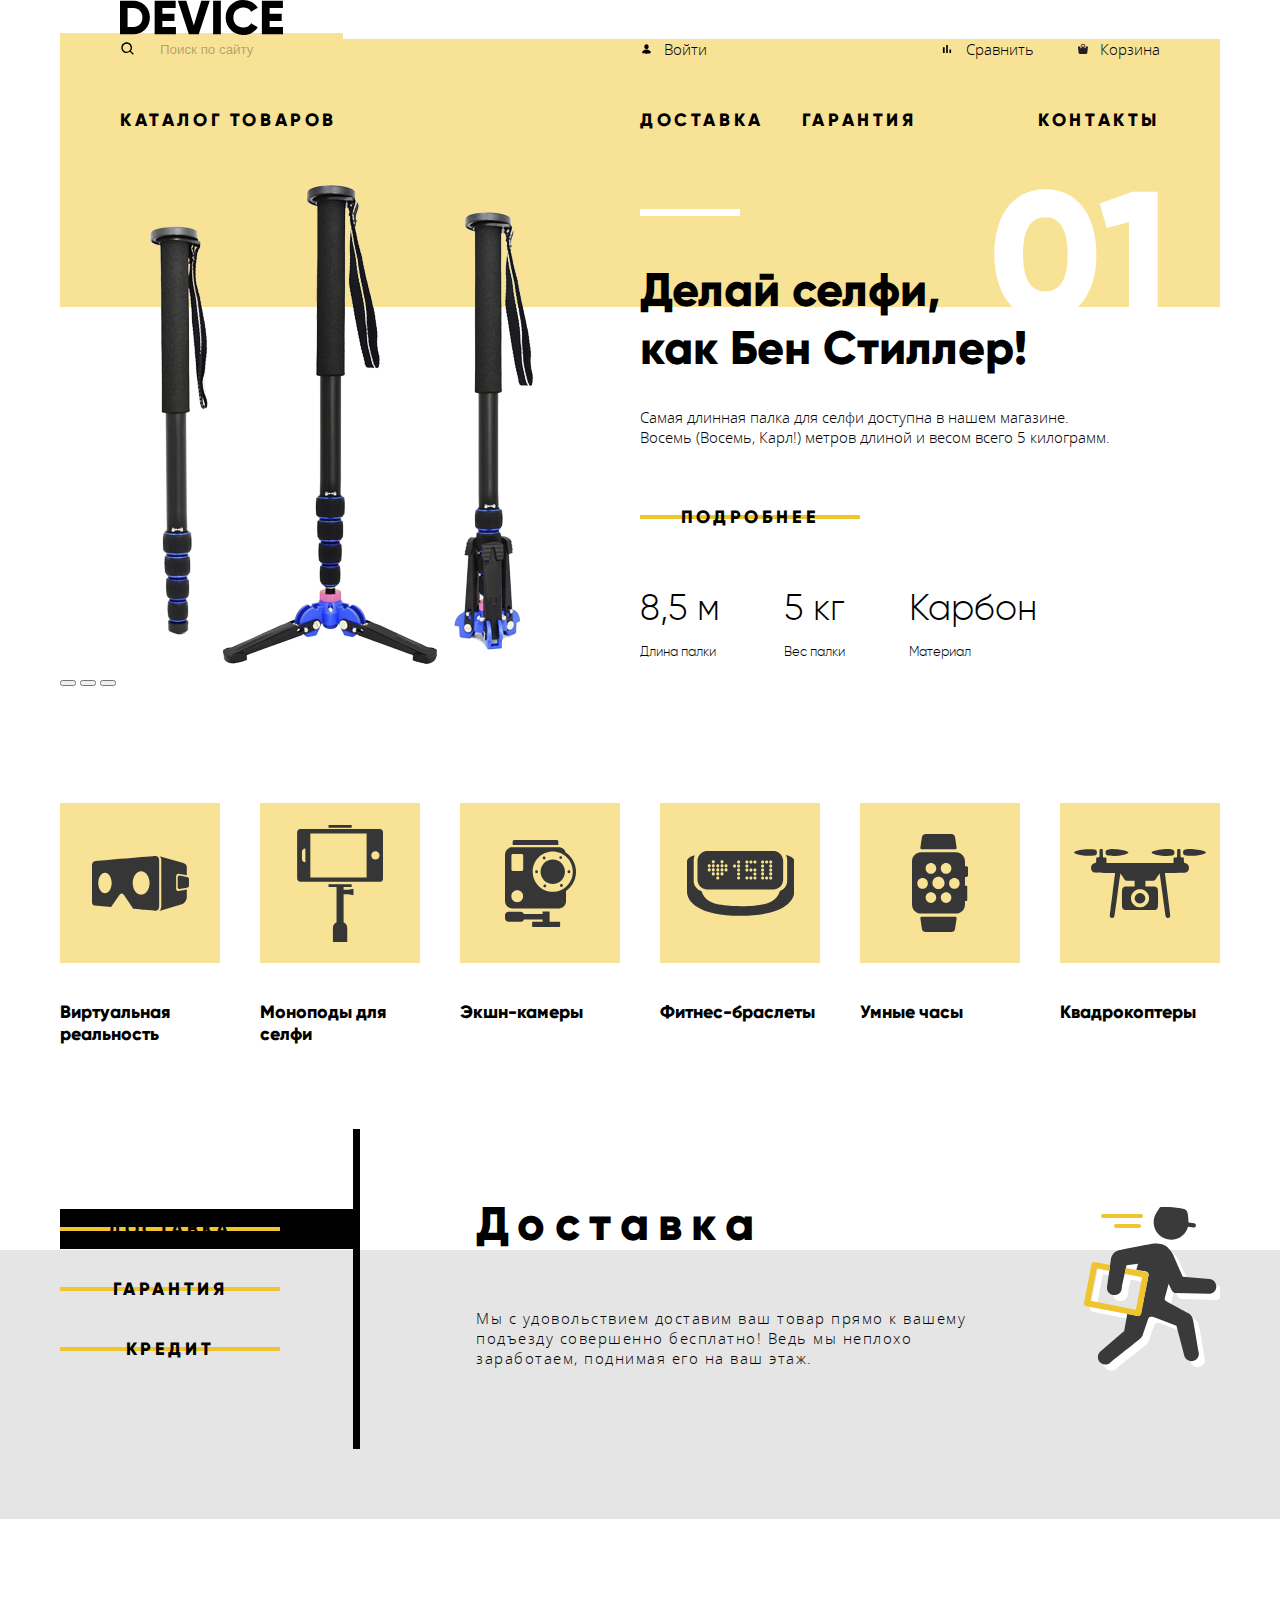
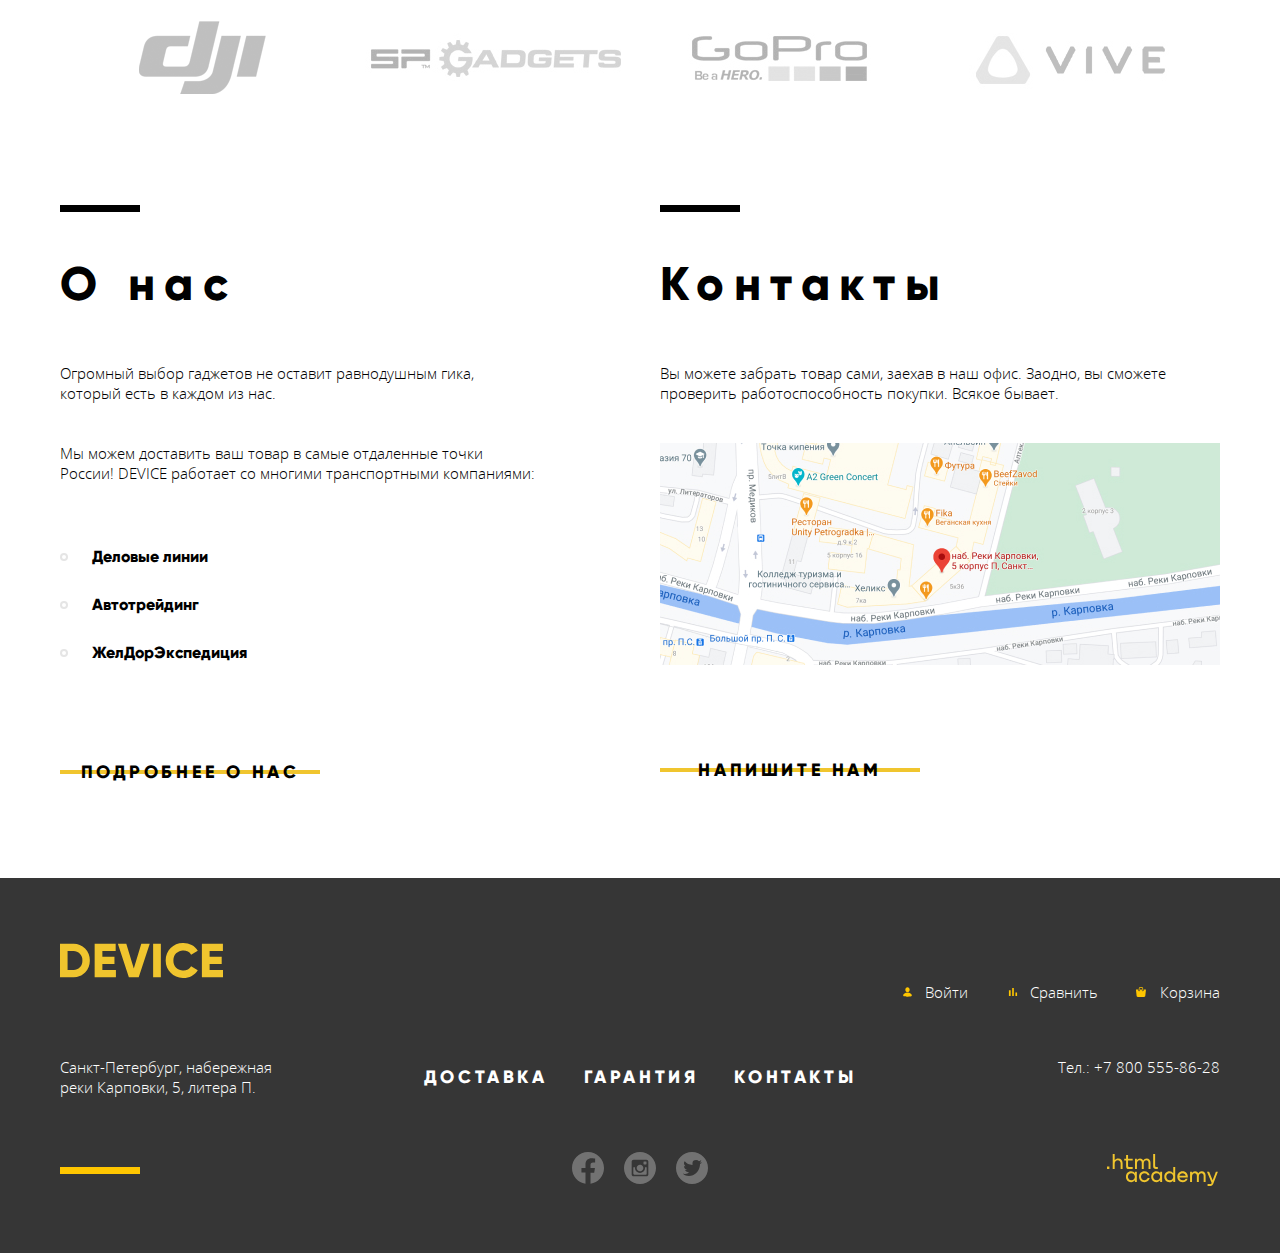
==== commit 853441bb: "Оформление контента" ====
--- a/index.html
+++ b/index.html
@@ -16,14 +16,16 @@
 <body class="page-body">
   <header class="main-header">
     <nav class="main-nav">
-      <a class="logo main-header-logo">
-        <svg class="main-header__logo opacity" width="163" height="35" viewBox="0 0 163 35" fill="none"
-          xmlns="http://www.w3.org/2000/svg">
-          <path fill-rule="evenodd" clip-rule="evenodd"
-            d="M-0.151001 0.701999V34.302H13.381C15.5624 34.3553 17.7309 33.954 19.7487 33.1235C21.7665 32.2929 23.5892 31.0514 25.101 29.478C26.6506 27.9007 27.8665 26.0273 28.6761 23.9697C29.4857 21.912 29.8724 19.7124 29.813 17.502C29.8724 15.2916 29.4857 13.092 28.6761 11.0343C27.8665 8.9767 26.6506 7.1033 25.101 5.526C23.5891 3.9527 21.7663 2.71131 19.7486 1.8808C17.7308 1.05029 15.5623 0.64884 13.381 0.701999H-0.151001ZM7.582 26.91V8.091H13.382C14.5845 8.0431 15.7838 8.24676 16.903 8.68896C18.0223 9.13116 19.0369 9.80215 19.882 10.659C20.7304 11.5766 21.3875 12.6541 21.8149 13.8285C22.2422 15.0029 22.4313 16.2507 22.371 17.499C22.4313 18.7473 22.2423 19.9951 21.8149 21.1695C21.3876 22.3439 20.7305 23.4214 19.882 24.339C19.0371 25.196 18.0225 25.8672 16.9032 26.3094C15.7839 26.7516 14.5845 26.9552 13.382 26.907H7.582V26.91ZM42.382 20.958H54.464V13.658H42.378V8.091H55.669V0.701999H34.645V34.302H55.91V26.91H42.378V20.958H42.382ZM78.725 34.302L89.744 0.701999H81.286L73.795 25.422L66.304 0.701999H57.847L68.866 34.302H78.725ZM93.125 34.302H100.858V0.701999H93.125V34.302ZM131.74 32.886C134.233 31.574 136.321 29.6076 137.781 27.198L131.111 23.358C130.381 24.659 129.279 25.7121 127.946 26.382C126.505 27.1262 124.903 27.504 123.282 27.482C121.962 27.5449 120.643 27.3343 119.408 26.8635C118.173 26.3927 117.048 25.6718 116.105 24.746C115.195 23.7792 114.489 22.6393 114.028 21.3942C113.568 20.1492 113.362 18.8242 113.423 17.498C113.362 16.1718 113.568 14.8468 114.028 13.6018C114.489 12.3567 115.195 11.2168 116.105 10.25C117.048 9.32423 118.173 8.60333 119.408 8.13252C120.643 7.66171 121.962 7.45114 123.282 7.514C124.893 7.49099 126.486 7.86172 127.921 8.594C129.263 9.27181 130.373 10.3326 131.111 11.642L137.781 7.802C136.294 5.39746 134.191 3.43379 131.691 2.114C129.109 0.720904 126.216 0.00268919 123.282 0.0259991C113.503 -0.246001 105.485 7.717 105.691 17.498C105.483 27.279 113.5 35.245 123.279 34.974C126.229 35.0012 129.138 34.283 131.737 32.886H131.74ZM149.621 20.958H161.703V13.658H149.618V8.091H162.908V0.701999H141.885V34.302H163.15V26.91H149.618V20.958H149.621Z"
-            fill="black" />
-        </svg>
-      </a>
+      <div class="main-nav__logo">
+        <a class="logo main-header-logo">
+          <svg class="main-header__logo opacity" width="163" height="35" viewBox="0 0 163 35" fill="none"
+            xmlns="http://www.w3.org/2000/svg">
+            <path fill-rule="evenodd" clip-rule="evenodd"
+              d="M-0.151001 0.701999V34.302H13.381C15.5624 34.3553 17.7309 33.954 19.7487 33.1235C21.7665 32.2929 23.5892 31.0514 25.101 29.478C26.6506 27.9007 27.8665 26.0273 28.6761 23.9697C29.4857 21.912 29.8724 19.7124 29.813 17.502C29.8724 15.2916 29.4857 13.092 28.6761 11.0343C27.8665 8.9767 26.6506 7.1033 25.101 5.526C23.5891 3.9527 21.7663 2.71131 19.7486 1.8808C17.7308 1.05029 15.5623 0.64884 13.381 0.701999H-0.151001ZM7.582 26.91V8.091H13.382C14.5845 8.0431 15.7838 8.24676 16.903 8.68896C18.0223 9.13116 19.0369 9.80215 19.882 10.659C20.7304 11.5766 21.3875 12.6541 21.8149 13.8285C22.2422 15.0029 22.4313 16.2507 22.371 17.499C22.4313 18.7473 22.2423 19.9951 21.8149 21.1695C21.3876 22.3439 20.7305 23.4214 19.882 24.339C19.0371 25.196 18.0225 25.8672 16.9032 26.3094C15.7839 26.7516 14.5845 26.9552 13.382 26.907H7.582V26.91ZM42.382 20.958H54.464V13.658H42.378V8.091H55.669V0.701999H34.645V34.302H55.91V26.91H42.378V20.958H42.382ZM78.725 34.302L89.744 0.701999H81.286L73.795 25.422L66.304 0.701999H57.847L68.866 34.302H78.725ZM93.125 34.302H100.858V0.701999H93.125V34.302ZM131.74 32.886C134.233 31.574 136.321 29.6076 137.781 27.198L131.111 23.358C130.381 24.659 129.279 25.7121 127.946 26.382C126.505 27.1262 124.903 27.504 123.282 27.482C121.962 27.5449 120.643 27.3343 119.408 26.8635C118.173 26.3927 117.048 25.6718 116.105 24.746C115.195 23.7792 114.489 22.6393 114.028 21.3942C113.568 20.1492 113.362 18.8242 113.423 17.498C113.362 16.1718 113.568 14.8468 114.028 13.6018C114.489 12.3567 115.195 11.2168 116.105 10.25C117.048 9.32423 118.173 8.60333 119.408 8.13252C120.643 7.66171 121.962 7.45114 123.282 7.514C124.893 7.49099 126.486 7.86172 127.921 8.594C129.263 9.27181 130.373 10.3326 131.111 11.642L137.781 7.802C136.294 5.39746 134.191 3.43379 131.691 2.114C129.109 0.720904 126.216 0.00268919 123.282 0.0259991C113.503 -0.246001 105.485 7.717 105.691 17.498C105.483 27.279 113.5 35.245 123.279 34.974C126.229 35.0012 129.138 34.283 131.737 32.886H131.74ZM149.621 20.958H161.703V13.658H149.618V8.091H162.908V0.701999H141.885V34.302H163.15V26.91H149.618V20.958H149.621Z"
+              fill="black" />
+          </svg>
+        </a>
+      </div>
       <div class="main-nav__container">
         <form class="main-nav__form" action="blank.html" method="POST">
           <label class="main-nav__form-label" for="search">
@@ -44,13 +46,17 @@
           </li>
         </ul>
         <ul class="main-nav__subnav-list-part-1">
-          <li class="main-nav__subnav-item main-nav__subnav-item-part-1 button">
-            <a class="opacity" href="catalog.html">Каталог товаров</a>
+          <li class="main-nav__subnav-item button">
+            <a class="opacity main-nav__subnav-link main-nav__subnav-link-1" href="catalog.html">Каталог товаров</a>
             <div class="main-nav__dropnav">
               <ul class="main-nav__dropnav-list main-nav__dropnav-list-column-1">
-                <li class="main-nav__dropnav-item"><a class="opacity" href="blank.html">Виртуальная реальность</a></li>
-                <li class="main-nav__dropnav-item"><a class="opacity" href="blank.html">Моноподы для селфи</a></li>
-                <li class="main-nav__dropnav-item"><a class="opacity" href="blank.html">Экшн-камеры</a></li>
+                <li class="main-nav__dropnav-item"><a class="opacity main-nav__subnav-item-link"
+                    href="blank.html">Виртуальная реальность</a></li>
+                <li class="main-nav__dropnav-item"><a class="opacity main-nav__subnav-item-link"
+                    href="blank.html">Моноподы
+                    для селфи</a></li>
+                <li class="main-nav__dropnav-item"><a class="opacity main-nav__subnav-item-link"
+                    href="blank.html">Экшн-камеры</a></li>
               </ul>
               <ul class="main-nav__dropnav-list main-nav__dropnav-list-column-2">
                 <li class="main-nav__dropnav-item"><a class="opacity" href="blank.html">Фитнес-браслеты</a></li>
@@ -63,12 +69,12 @@
           </li>
         </ul>
         <ul class="main-nav__subnav-list-part-2">
-          <li class="main-nav__subnav-item main-nav__subnav-item-part-2 button"><a class="opacity"
-              href="blank.html">Доставка</a></li>
-          <li class="main-nav__subnav-item main-nav__subnav-item-part-2 button"><a class="opacity"
-              href="blank.html">Гарантия</a></li>
-          <li class="main-nav__subnav-item main-nav__subnav-item-part-2 button"><a class="opacity"
-              href="blank.html">Контакты</a></li>
+          <li class="main-nav__subnav-item main-nav__subnav-item-part-2 button"><a
+              class="opacity main-nav__subnav-link main-nav__subnav-link-part-2" href="blank.html">Доставка</a></li>
+          <li class="main-nav__subnav-item main-nav__subnav-item-part-2 button"><a
+              class="opacity main-nav__subnav-link main-nav__subnav-link-part-2" href="blank.html">Гарантия</a></li>
+          <li class="main-nav__subnav-item main-nav__subnav-item-part-2 button"><a
+              class="opacity main-nav__subnav-link main-nav__subnav-link-part-2" href="blank.html">Контакты</a></li>
         </ul>
       </div>
     </nav>
@@ -79,88 +85,86 @@
       <article class="promo">
         <ul class="promo__list">
           <!-- слайдер товаров -->
-          <li class="promo__item promo__item-1">
+          <li class="promo__item promo__item-1 promo__item-current">
             <h2 class="visually-hidden">Палка для селфи</h2>
             <img class="promo__img promo__img-1" src="img/slider-selfie-stick-1.png" width="384" height="486"
               alt="3 черные селфи-палки на белом фоне">
-            <p class="promo__title title">Делай селфи,<br> как Бен Стиллер! </p>
-            <p class="promo__text">Самая длинная палка для селфи доступна в нашем магазине.<br> Восемь (Восемь, Карл!)
-              метров длиной и весом
-              всего
-              5 килограмм.</p>
-            <div class="promo__item-buttons">
-              <a class="button btn promo__item-btn" href="blank.html">Подробнее</a>
-              <ul class="promo__slider-controler-list">
-                <li class="promo__slider-controler-item promo__slider-controler-item-current"></li>
-                <li class="promo__slider-controler-item"></li>
-                <li class="promo__slider-controler-item"></li>
-              </ul>
+            <div class="promo__item-left-column">
+              <p class="promo__title title">Делай селфи,<br> как Бен Стиллер! </p>
+              <p class="promo__text">Самая длинная палка для селфи доступна в нашем магазине.<br> Восемь (Восемь, Карл!)
+                метров длиной и весом
+                всего
+                5 килограмм.</p>
+              <div class="promo__item-buttons">
+                <a class="button btn promo__item-btn" href="blank.html">Подробнее</a>
+              </div>
+              <dl class="promo__description-list">
+                <div class="promo__description-item">
+                  <dt class="promo__description-term">Длина палки</dt>
+                  <dd class="promo__description-definition">8,5 м</dd>
+                </div>
+                <div class="promo__description-item">
+                  <dt class="promo__description-term">Вес палки</dt>
+                  <dd class="promo__description-definition">5 кг</dd>
+                </div>
+                <div class="promo__description-item">
+                  <dt class="promo__description-term">Материал</dt>
+                  <dd class="promo__description-definition">Карбон</dd>
+                </div>
+              </dl>
             </div>
-            <dl class="promo__description-list">
-              <div class="promo__description-item">
-                <dt class="promo__description-term">Длина палки</dt>
-                <dd class="promo__description-definition">8,5 м</dd>
-              </div>
-              <div class="promo__description-item">
-                <dt class="promo__description-term">Вес палки</dt>
-                <dd class="promo__description-definition">55 кг</dd>
-              </div>
-              <div class="promo__description-item">
-                <dt class="promo__description-term">Материал</dt>
-                <dd class="promo__description-definition">Карбон</dd>
-              </div>
-            </dl>
           </li>
           <li class="promo__item promo__item-2">
             <h2 class="visually-hidden">Фитнес-браслеты</h2>
             <img class="promo__img promo__img-2" src="img/slider-band-2.png" width="345" height="485"
               alt="Черный фитнес-браслет на белом фоне">
-            <p class="promo__title title">Худеем<br> правильно!</p>
-            <p class="promo__text">Мотивирующие фитнес-браслеты помогут найти в себе силы не пропускать занятия и
-              соблюдать диету.</p>
-            <div class="promo__item-buttons">
-              <a class="button btn promo__item-btn" href="blank.html">Подробнее</a>
-              <ul class="promo__slider-controler-list">
-                <li class="promo__slider-controler-item"></li>
-                <li class="promo__slider-controler-item promo__slider-controler-item-current"></li>
-                <li class="promo__slider-controler-item"></li>
-              </ul>
+            <div class="promo__item-left-column">
+              <p class="promo__title title">Худеем<br> правильно!</p>
+              <p class="promo__text">Мотивирующие фитнес-браслеты помогут найти в себе силы<br> не
+                пропускать занятия и
+                соблюдать диету.</p>
+              <div class="promo__item-buttons">
+                <a class="button btn promo__item-btn" href="blank.html">Подробнее</a>
+              </div>
+              <dl class="promo__description-list">
+                <div class="promo__description-item">
+                  <dt class="promo__description-term">Без подзарядки</dt>
+                  <dd class="promo__description-definition">48 часов</dd>
+                </div>
+              </dl>
             </div>
-            <dl class="promo__description-list">
-              <div class="promo__description-item">
-                <dt class="promo__description-term">Без подзарядки</dt>
-                <dd class="promo__description-definition">48 часов</dd>
-              </div>
-            </dl>
-          </li>
-          <li class="promo__item promo__item-3 promo__item-current">
+          </li>
+          <li class="promo__item promo__item-3">
             <h2 class="visually-hidden">Квадрокоптер</h2>
             <img class="promo__img promo__img-3" src="img/slider-drone-3.png" width="526" height="334"
               alt="Черно-белый дрон с лазером на белом фоне">
-            <p class="promo__title title">Порхает как бабочка,<br> жалит как пчела!</p>
-            <p class="promo__text">Этот обычный, на первый взгляд, квадрокоптер оснащен мощным лазером, замаскированным
-              под стандартную
-              камеру.</p>
-            <div class="promo__item-buttons">
-              <a class="button btn promo__item-btn" href="blank.html">Подробнее</a>
-              <ul class="promo__slider-controler-list">
-                <li class="promo__slider-controler-item"></li>
-                <li class="promo__slider-controler-item"></li>
-                <li class="promo__slider-controler-item promo__slider-controler-item-current"></li>
-              </ul>
+            <div class="promo__item-left-column">
+              <p class="promo__title title">Порхает как бабочка,<br> жалит как пчела!</p>
+              <p class="promo__text">Этот обычный, на первый взгляд, квадрокоптер оснащен<br> мощным лазером,
+                замаскированным
+                под стандартную
+                камеру.</p>
+              <div class="promo__item-buttons">
+                <a class="button btn promo__item-btn" href="blank.html">Подробнее</a>
+              </div>
+              <dl class="promo__description-list">
+                <div class="promo__description-item">
+                  <dt class="promo__description-term">Дальность полета</dt>
+                  <dd class="promo__description-definition">800&nbsp;м</dd>
+                </div>
+                <div class="promo__description-item">
+                  <dt class="promo__description-term">Радиус поражения</dt>
+                  <dd class="promo__description-definition">50&nbsp;м</dd>
+                </div>
+              </dl>
             </div>
-            <dl class="promo__description-list">
-              <div class="promo__description-item">
-                <dt class="promo__description-term">Дальность полета</dt>
-                <dd class="promo__description-definition">800 м</dd>
-              </div>
-              <div class="promo__description-item">
-                <dt class="promo__description-term">Радиус поражения</dt>
-                <dd class="promo__description-definition">50 м</dd>
-              </div>
-            </dl>
-          </li>
-        </ul>
+          </li>
+        </ul>
+        <div class="promo__slider-controlers">
+          <button class="promo__slider-controler-btn promo__slider-btn-current" aria-label="1 слайд"></button>
+          <button class="promo__slider-controler-btn" aria-label="2 слайд"></button>
+          <button class="promo__slider-controler-btn" aria-label="3 слайд"></button>
+        </div>
       </article>
       <section class="products">
         <h2 class="visually-hidden">Наши продукты</h2>
@@ -211,45 +215,41 @@
         <nav class="features__nav">
           <ul class="features__list">
             <li class="features__item">
-              <div>
-                <a class="button-no-style button btn">доставка</a>
+              <div class="features__btn-current">
+                <a class="button-no-style button btn features__item-btn">доставка</a>
               </div>
             </li>
             <li class="features__item">
               <div>
-                <a class="button-no-style button btn">гарантия</a>
+                <a class="button-no-style button btn features__item-btn">гарантия</a>
               </div>
             </li>
             <li class="features__item">
-              <div class="features__btn-current">
-                <a class="button-no-style button btn features__btn-current">кредит</a>
+              <div>
+                <a class="button-no-style button btn features__item-btn">кредит</a>
               </div>
             </li>
           </ul>
         </nav>
         <!-- Blocks -->
         <ul class="features__list-right">
-          <li class="features__item-right-1">
+          <li class="features__item-right-1 features__item-right-current">
             <h3 class="title features__title">Доставка</h3>
             <!--<img src="img/delivery.svg" width="136" height="164" alt="Иконка доставки">-->
             <p class="features__text">Мы с удовольствием доставим ваш товар прямо к вашему подъезду совершенно
-              бесплатно! Ведь мы неплохо
-              заработаем, поднимая его на ваш этаж.</p>
+              бесплатно! Ведь мы неплохо <br> заработаем, поднимая его на ваш этаж.</p>
           </li>
           <li class="features__item-right-2">
-            <h3 class="title">Гарантия</h3>
+            <h3 class="title features__title">Гарантия</h3>
             <!--<img src="img/guarantee.svg" width="171" height="195" alt="Иконка гарантии">-->
-            <p class="features__text">Если из-за возгорания купленного у нас товара у вас сгорит дом — не переживайте,
-              мы выдадим вам
-              новый.
-              Товар, не дом, конечно же.</p>
-          </li>
-          <li class="features__item-right-3 features__item-right-current">
-            <h3 class="title">Кредит</h3>
+            <p class="features__text">Если из-за возгорания купленного у нас товара у вас сгорит дом — <br> не
+              переживайте, мы выдадим вам новый. <br> Товар, не дом, конечно же.</p>
+          </li>
+          <li class="features__item-right-3">
+            <h3 class="title features__title">Кредит</h3>
             <!--<img src="img/credit.svg" width="156" height="188" alt="Иконка кредит">-->
             <p class="features__text">Залезть в долговую яму стало проще! Кредитные консультанты подберут для вас
-              наиболее выгодные условия
-              кредита. Выгодные для нашего банка, разумеется.</p>
+              наиболее выгодные<br> условия кредита. Выгодные для нашего банка, разумеется.</p>
           </li>
         </ul>
       </div>
@@ -287,9 +287,10 @@
       <section class="wrapper">
         <section class="about-us">
           <h2 class="title wrapper__title">О нас</h2>
-          <p> Огромный выбор гаджетов не оставит равнодушным гика,<br> который есть в каждом из
+          <p class="wrapper-text"> Огромный выбор гаджетов не оставит равнодушным гика,<br> который есть в каждом из
             нас.</p>
-          <p class="about-us__text"> Мы можем доставить ваш товар в самые отдаленные точки<br> России! DEVICE работает
+          <p class="about-us__text wrapper-text"> Мы можем доставить ваш товар в самые отдаленные точки<br> России!
+            DEVICE работает
             со
             многими транспортными
             компаниями:</p>
@@ -314,13 +315,11 @@
         </section>
         <section class="contacts">
           <h2 class="title wrapper__title">Контакты</h2>
-          <p class="contacts__text">
+          <p class="contacts__text wrapper-text">
             Вы можете забрать товар сами, заехав в наш офис. Заодно, вы сможете проверить работоспособность покупки.
             Всякое бывает.
           </p>
-          <iframe
-            src="https://www.google.com/maps/embed?pb=!1m14!1m12!1m3!1d2503.9213594864273!2d17.032371124827836!3d51.1283585775528!2m3!1f0!2f0!3f0!3m2!1i1024!2i768!4f13.1!5e0!3m2!1sru!2spl!4v1623859020903!5m2!1sru!2spl"
-            width="560" height="222" style="border:0;" allowfullscreen="" loading="lazy"></iframe>
+          <img src="img/map.jpg" width="560" height="222" alt="Адрес нашего офиса">
           <a class="button btn contacts__btn" href="blank.html">напишите нам</a>
         </section>
       </section>
@@ -339,7 +338,8 @@
         <ul class="main-footer__list">
           <li class="main-footer__item">
             <a class="opacity main-footer__main-nav-item" href="blank.html">
-              <svg width="13" height="14" viewBox="0 0 13 14" fill="none" xmlns="http://www.w3.org/2000/svg">
+              <svg class="main-footer__main-nav-item-icon" width="13" height="14" viewBox="0 0 13 14" fill="none"
+                xmlns="http://www.w3.org/2000/svg">
                 <path
                   d="M6.50002 2.33333C7.6971 2.33333 8.66669 3.3775 8.66669 4.66666C8.66669 5.95583 7.6971 7 6.50002 7C5.30294 7 4.33335 5.95583 4.33335 4.66666C4.33335 3.3775 5.30294 2.33333 6.50002 2.33333ZM6.50002 11.6667C6.50002 11.6667 10.8334 11.6667 10.8334 10.5C10.8334 9.1 8.72085 7.58333 6.50002 7.58333C4.27919 7.58333 2.16669 9.1 2.16669 10.5C2.16669 11.6667 6.50002 11.6667 6.50002 11.6667Z"
                   fill="#FFC600" />
@@ -348,7 +348,8 @@
           </li>
           <li class="main-footer__item">
             <a class="opacity main-footer__main-nav-item" href="blank.html">
-              <svg width="14" height="14" viewBox="0 0 14 14" fill="none" xmlns="http://www.w3.org/2000/svg">
+              <svg class="main-footer__main-nav-item-icon main-footer__main-nav-item-chart" width="14" height="14"
+                viewBox="0 0 14 14" fill="none" xmlns="http://www.w3.org/2000/svg">
                 <path
                   d="M2.91669 5.36666H4.66669V11.0833H2.91669V5.36666ZM6.18335 2.91666H7.81669V11.0833H6.18335V2.91666ZM9.45002 7.58333H11.0834V11.0833H9.45002V7.58333Z"
                   fill="#FFC600" />
@@ -357,7 +358,8 @@
           </li>
           <li class="main-footer__item">
             <a class="opacity main-footer__main-nav-item" href="blank.html">
-              <svg width="10" height="10" viewBox="0 0 10 10" fill="none" xmlns="http://www.w3.org/2000/svg">
+              <svg class="main-footer__main-nav-item-cart main-footer__main-nav-item-icon" width="10" height="10"
+                viewBox="0 0 10 10" fill="none" xmlns="http://www.w3.org/2000/svg">
                 <g clip-path="url(#clip0)">
                   <path
                     d="M9.86203 2.52171C9.79266 2.43992 9.69329 2.39317 9.58915 2.39317H7.65761V3.41881C7.65761 3.89009 7.25347 4.27351 6.75671 4.27351C6.25996 4.27351 5.85581 3.89009 5.85581 3.41881V2.39317H4.05401V3.41881C4.05401 3.89009 3.64987 4.27351 3.15311 4.27351C2.65635 4.27351 2.25221 3.89009 2.25221 3.41881V2.39317H0.320768C0.216534 2.39317 0.117164 2.43992 0.0477949 2.52171C-0.0216646 2.60351 -0.0545475 2.71257 -0.0426556 2.82146L0.605543 8.78462C0.617615 9.45692 1.14167 10 1.78419 10H8.12572C8.76815 10 9.29221 9.45693 9.30437 8.78453L9.95257 2.82137C9.96437 2.71257 9.93149 2.60351 9.86203 2.52171Z"
@@ -380,7 +382,7 @@
       <section class="second-row">
         <h2 class="visually-hidden">Как с нами связаться</h2>
         <address class="address">
-          <p>Санкт-Петербург, набережная реки Карповки, 5, литера П.</p>
+          <p class="address__text">Санкт-Петербург, набережная реки Карповки, 5, литера П.</p>
         </address>
         <ul class="main-footer__subnav-list">
           <li class="main-footer__subnav-item button"><a class="opacity" href="blank.html">Доставка</a></li>
@@ -388,11 +390,10 @@
           <li class="main-footer__subnav-item button"><a class="opacity" href="blank.html">Контакты</a></li>
         </ul>
         <address class="tel">
-          <p><a href="tel:+78005558628">Тел.: +7 800 555-86-28</a></p>
+          <p class="tel__text"><a href="tel:+78005558628">Тел.: +7 800 555-86-28</a></p>
         </address>
       </section>
       <section class="third-row">
-        <h2 class="visually-hidden">Мы в социальных сетях</h2>
         <ul class="social__list">
           <li class="social__item">
             <a href="blank.html">
@@ -448,23 +449,25 @@
     <h2 class="visually-hidden">Связаться с нами</h2>
     <form class="feedback-modal__form" action="https://echo.htmlacademy.ru/" method="post">
       <fieldset class="feedback-modal__name fieldset">
-        <label class="form-label products__title" for="feedback-modal__name">Ваше имя:</label><br>
-        <input class="form-input" type="text" name="feedback-modal__name" id="feedback-modal__name"
+        <label class="form-label feedback-modal__title" for="feedback-modal__name">Ваше имя:</label><br>
+        <input class="feedback-modal__form-input" type="text" name="feedback-modal__name" id="feedback-modal__name"
           placeholder="Имя Фамилия" autocomplete="on" tabindex="1" autofocus>
       </fieldset>
       <fieldset class="feedback-modal__e-mail fieldset">
-        <label class="form-label products__title" for="feedback-modal__email">Ваш e-mail:</label><br>
-        <input class="form-input" type="email" name="feedback-modal__email" id="feedback-modal__email"
+        <label class="form-label feedback-modal__title" for="feedback-modal__email">Ваш
+          e-mail:</label><br>
+        <input class="feedback-modal__form-input" type="email" name="feedback-modal__email" id="feedback-modal__email"
           placeholder="email@example.com" autocomplete="on" tabindex="2">
       </fieldset>
       <fieldset class="feedback-modal__message fieldset">
-        <label class="form-label products__title" for="feedback-modal__message">Текст письма:</label><br>
-        <textarea class="form-input" name="feedback-modal__message" id="feedback-modal__message" rows="5"
-          placeholder="В свободной форме" tabindex="3"></textarea><br>
+        <label class="form-label feedback-modal__title" for="feedback-modal__message">Текст
+          письма:</label><br>
+        <textarea class="feedback-modal__form-input" name="feedback-modal__message" id="feedback-modal__message"
+          rows="7" placeholder="В свободной форме" tabindex="3"></textarea><br>
       </fieldset>
-      <input class="button btn button-no-style" type="submit" value="Отправить">
+      <input class="button btn button-no-style feedback-modal__btn" type="submit" value="Отправить">
     </form>
-    <button class="modal-close" type="button"></button>
+    <button class="modal-close feedback-modal__close" type="button"></button>
   </section>
 </body>
 
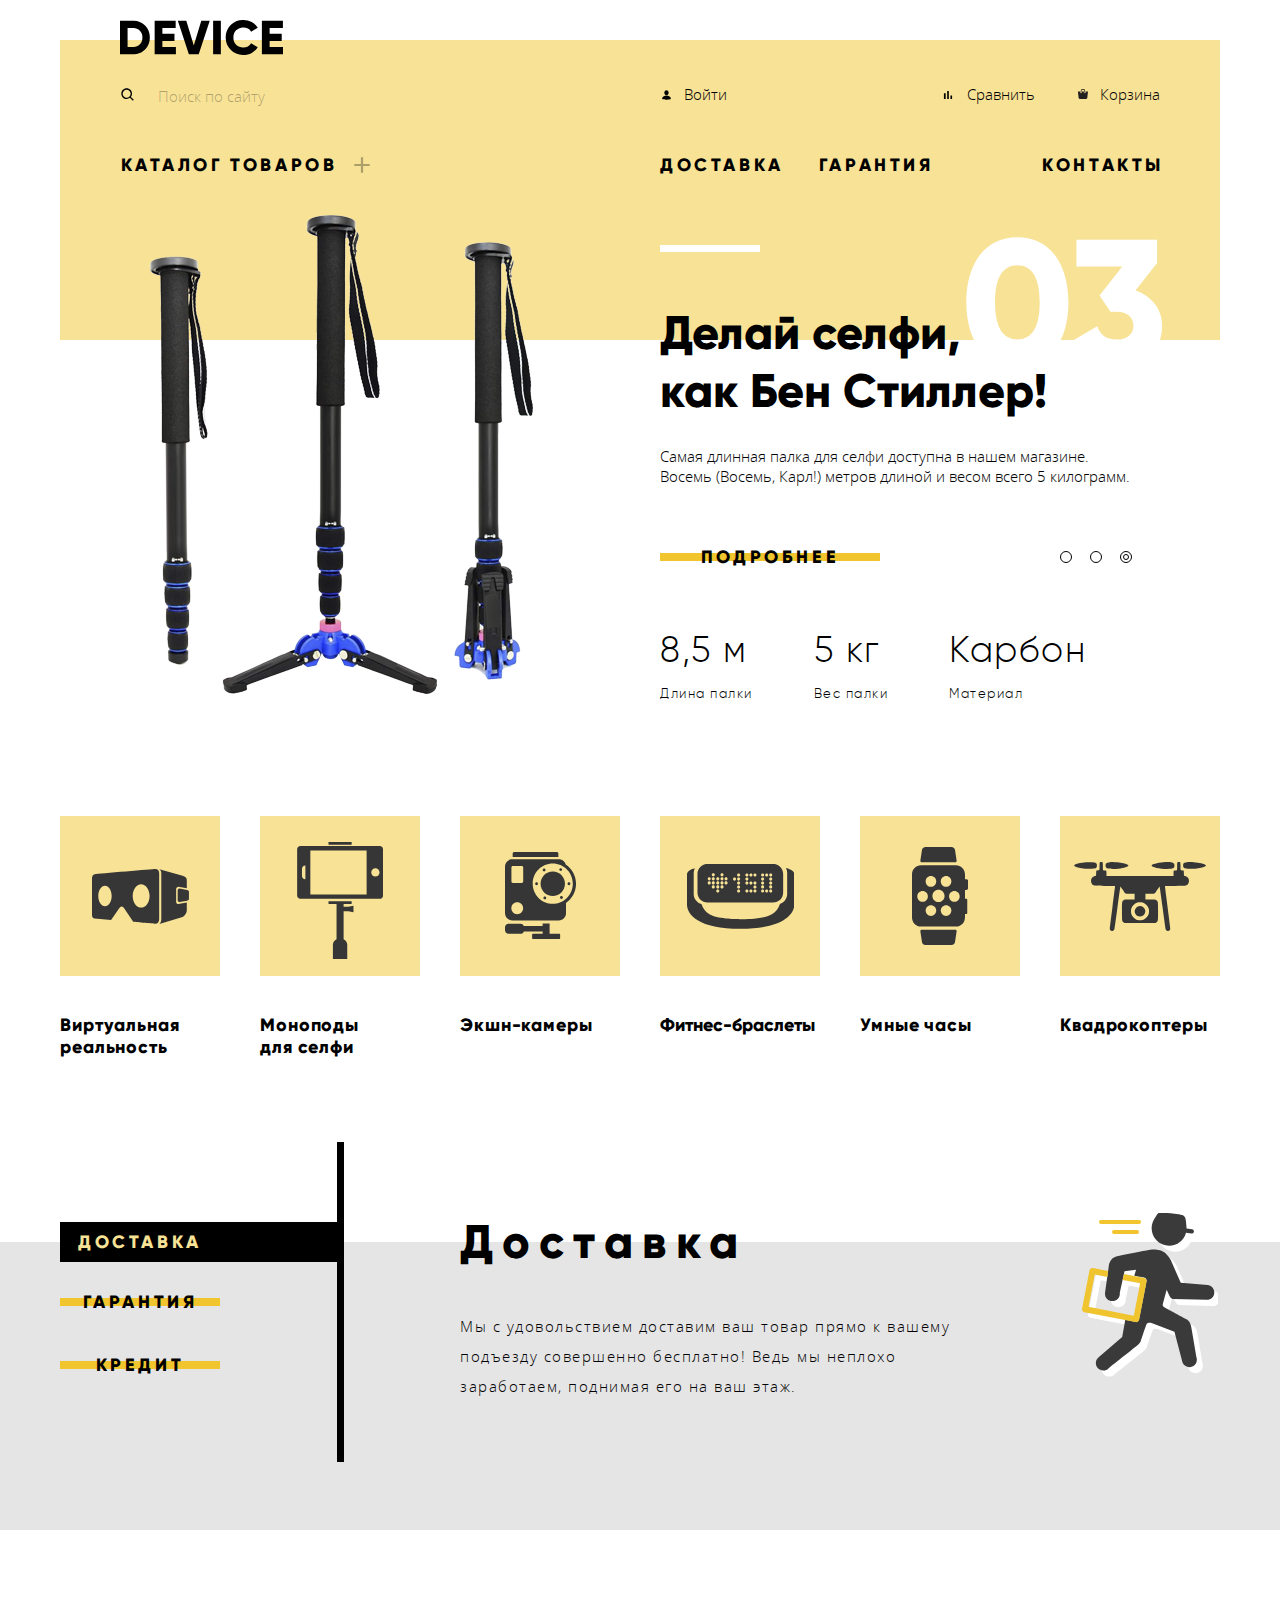
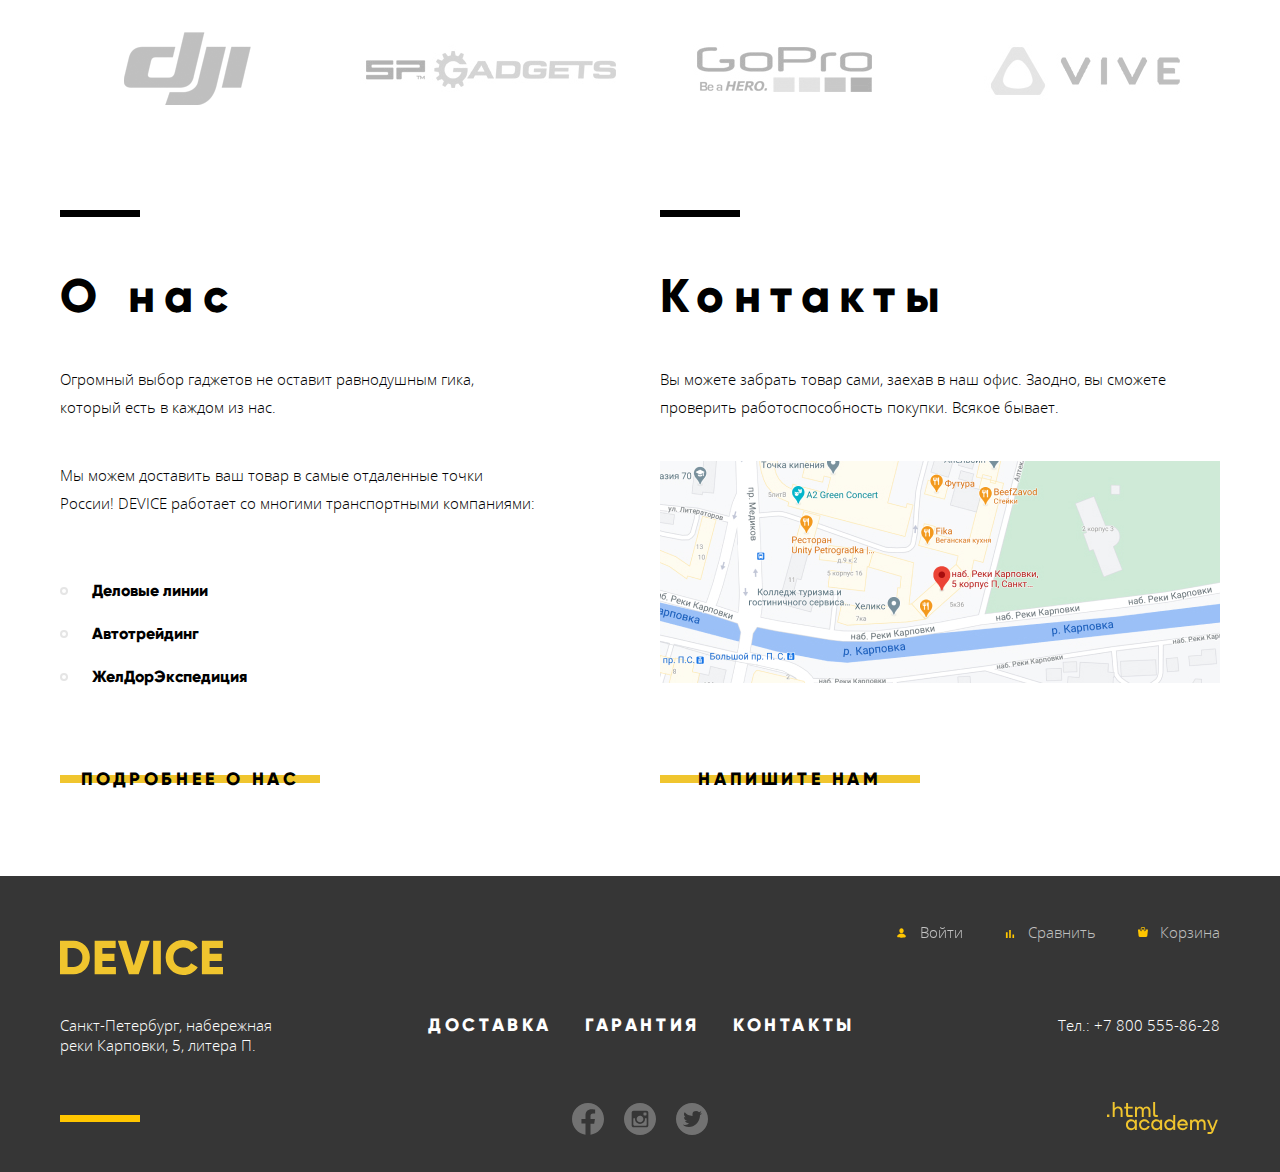
==== commit 7a58b824: "Завершаем вёрстку внутренней страницы" ====
--- a/index.html
+++ b/index.html
@@ -28,24 +28,26 @@
       </div>
       <div class="main-nav__container">
         <form class="main-nav__form" action="blank.html" method="POST">
-          <label class="main-nav__form-label" for="search">
-            <!-- <img src="img/icon-search.svg" width="16" height="16" alt="Иконка поиска">-->
-          </label>
-          <input class="main-nav__form-input" type="search" name="search" id="search" placeholder="Поиск по сайту"
-            tabindex="1">
+          <label class="main-nav__form-label" for="search"></label>
+          <input class="main-nav__form-input" type="search" name="search" id="search" placeholder="Поиск по сайту">
+          <input class="main-nav__form-input-btn" type="button" value="Найти" tabindex="-1">
         </form>
         <ul class="main-nav__list">
-          <li class="main-nav__item main-nav-item-left">
-            <a class="opacity main-nav__item-1 main-nav__item-link" href="blank.html">Войти</a>
+          <li class="main-nav__item nav-item-layout layout-user sign-in">
+            <div class="main-nav__user">
+              <span class="user">Валентин Петухов</span>
+              <a class="user-sign-in" href="blank.html">Войти</a>
+              <a class="user-sign-out" href="blank.html">Выйти</a>
+            </div>
           </li>
           <li class="main-nav__item">
-            <a class="opacity main-nav__item-2 main-nav__item-link" href="blank.html">Сравнить</a>
+            <a class="opacity nav-item-layout main-nav__item-2" href="blank.html">Сравнить</a>
           </li>
           <li class="main-nav__item">
-            <a class="opacity main-nav__item-3 main-nav__item-link" href="blank.html">Корзина</a>
-          </li>
-        </ul>
-        <ul class="main-nav__subnav-list-part-1">
+            <a class="opacity nav-item-layout main-nav__item-3" href="blank.html">Корзина</a>
+          </li>
+        </ul>
+        <ul class="main-nav__subnav-list-left">
           <li class="main-nav__subnav-item button">
             <a class="opacity main-nav__subnav-link main-nav__subnav-link-1" href="catalog.html">Каталог товаров</a>
             <div class="main-nav__dropnav">
@@ -53,7 +55,7 @@
                 <li class="main-nav__dropnav-item"><a class="opacity main-nav__subnav-item-link"
                     href="blank.html">Виртуальная реальность</a></li>
                 <li class="main-nav__dropnav-item"><a class="opacity main-nav__subnav-item-link"
-                    href="blank.html">Моноподы
+                    href="catalog.html">Моноподы
                     для селфи</a></li>
                 <li class="main-nav__dropnav-item"><a class="opacity main-nav__subnav-item-link"
                     href="blank.html">Экшн-камеры</a></li>
@@ -68,7 +70,7 @@
             </div>
           </li>
         </ul>
-        <ul class="main-nav__subnav-list-part-2">
+        <ul class="main-nav__subnav-list-right">
           <li class="main-nav__subnav-item main-nav__subnav-item-part-2 button"><a
               class="opacity main-nav__subnav-link main-nav__subnav-link-part-2" href="blank.html">Доставка</a></li>
           <li class="main-nav__subnav-item main-nav__subnav-item-part-2 button"><a
@@ -85,31 +87,27 @@
       <article class="promo">
         <ul class="promo__list">
           <!-- слайдер товаров -->
-          <li class="promo__item promo__item-1 promo__item-current">
-            <h2 class="visually-hidden">Палка для селфи</h2>
-            <img class="promo__img promo__img-1" src="img/slider-selfie-stick-1.png" width="384" height="486"
-              alt="3 черные селфи-палки на белом фоне">
+          <li class="promo__item promo__item-1">
+            <h2 class="visually-hidden">Квадрокоптер</h2>
+            <img class="promo__img promo__img-1" src="img/slider-drone-1.png" width="526" height="334"
+              alt="Черно-белый дрон с лазером на белом фоне">
             <div class="promo__item-left-column">
-              <p class="promo__title title">Делай селфи,<br> как Бен Стиллер! </p>
-              <p class="promo__text">Самая длинная палка для селфи доступна в нашем магазине.<br> Восемь (Восемь, Карл!)
-                метров длиной и весом
-                всего
-                5 килограмм.</p>
+              <p class="promo__title title">Порхает как бабочка,<br> жалит как пчела!</p>
+              <p class="promo__text">Этот обычный, на первый взгляд, квадрокоптер оснащен<br> мощным лазером,
+                замаскированным
+                под стандартную
+                камеру.</p>
               <div class="promo__item-buttons">
                 <a class="button btn promo__item-btn" href="blank.html">Подробнее</a>
               </div>
               <dl class="promo__description-list">
                 <div class="promo__description-item">
-                  <dt class="promo__description-term">Длина палки</dt>
-                  <dd class="promo__description-definition">8,5 м</dd>
-                </div>
-                <div class="promo__description-item">
-                  <dt class="promo__description-term">Вес палки</dt>
-                  <dd class="promo__description-definition">5 кг</dd>
-                </div>
-                <div class="promo__description-item">
-                  <dt class="promo__description-term">Материал</dt>
-                  <dd class="promo__description-definition">Карбон</dd>
+                  <dt class="promo__description-term">Дальность полета</dt>
+                  <dd class="promo__description-definition">800&nbsp;м</dd>
+                </div>
+                <div class="promo__description-item">
+                  <dt class="promo__description-term">Радиус поражения</dt>
+                  <dd class="promo__description-definition">50&nbsp;м</dd>
                 </div>
               </dl>
             </div>
@@ -134,36 +132,40 @@
               </dl>
             </div>
           </li>
-          <li class="promo__item promo__item-3">
-            <h2 class="visually-hidden">Квадрокоптер</h2>
-            <img class="promo__img promo__img-3" src="img/slider-drone-3.png" width="526" height="334"
-              alt="Черно-белый дрон с лазером на белом фоне">
+          <li class="promo__item promo__item-3 promo__item--current">
+            <h2 class="visually-hidden">Палка для селфи</h2>
+            <img class="promo__img promo__img-3" src="img/slider-selfie-stick-3.png" width="384" height="486"
+              alt="3 черные селфи-палки на белом фоне">
             <div class="promo__item-left-column">
-              <p class="promo__title title">Порхает как бабочка,<br> жалит как пчела!</p>
-              <p class="promo__text">Этот обычный, на первый взгляд, квадрокоптер оснащен<br> мощным лазером,
-                замаскированным
-                под стандартную
-                камеру.</p>
+              <p class="promo__title title">Делай селфи,<br> как Бен Стиллер! </p>
+              <p class="promo__text">Самая длинная палка для селфи доступна в нашем магазине.<br> Восемь (Восемь, Карл!)
+                метров длиной и весом
+                всего
+                5 килограмм.</p>
               <div class="promo__item-buttons">
                 <a class="button btn promo__item-btn" href="blank.html">Подробнее</a>
               </div>
               <dl class="promo__description-list">
                 <div class="promo__description-item">
-                  <dt class="promo__description-term">Дальность полета</dt>
-                  <dd class="promo__description-definition">800&nbsp;м</dd>
-                </div>
-                <div class="promo__description-item">
-                  <dt class="promo__description-term">Радиус поражения</dt>
-                  <dd class="promo__description-definition">50&nbsp;м</dd>
+                  <dt class="promo__description-term">Длина палки</dt>
+                  <dd class="promo__description-definition">8,5 м</dd>
+                </div>
+                <div class="promo__description-item">
+                  <dt class="promo__description-term">Вес палки</dt>
+                  <dd class="promo__description-definition">5 кг</dd>
+                </div>
+                <div class="promo__description-item">
+                  <dt class="promo__description-term">Материал</dt>
+                  <dd class="promo__description-definition">Карбон</dd>
                 </div>
               </dl>
             </div>
           </li>
         </ul>
         <div class="promo__slider-controlers">
-          <button class="promo__slider-controler-btn promo__slider-btn-current" aria-label="1 слайд"></button>
+          <button class="promo__slider-controler-btn" aria-label="1 слайд"></button>
           <button class="promo__slider-controler-btn" aria-label="2 слайд"></button>
-          <button class="promo__slider-controler-btn" aria-label="3 слайд"></button>
+          <button class="promo__slider-controler-btn promo__slider-btn--current" aria-label="3 слайд"></button>
         </div>
       </article>
       <section class="products">
@@ -177,7 +179,7 @@
           </li>
           <li class="products__item products__item-2">
             <a href="blank.html">
-              <h3 class="products__title products__product-2">Моноподы для селфи</h3>
+              <h3 class="products__title products__product-2">Моноподы<br> для селфи</h3>
               <!-- <img src="img/product-2.svg" width="86" height="117"> -->
             </a>
           </li>
@@ -215,7 +217,7 @@
         <nav class="features__nav">
           <ul class="features__list">
             <li class="features__item">
-              <div class="features__btn-current">
+              <div class="features__btn--current">
                 <a class="button-no-style button btn features__item-btn">доставка</a>
               </div>
             </li>
@@ -233,21 +235,18 @@
         </nav>
         <!-- Blocks -->
         <ul class="features__list-right">
-          <li class="features__item-right-1 features__item-right-current">
+          <li class="features__item-right features__item-right--delivery features__item-right--current">
             <h3 class="title features__title">Доставка</h3>
-            <!--<img src="img/delivery.svg" width="136" height="164" alt="Иконка доставки">-->
             <p class="features__text">Мы с удовольствием доставим ваш товар прямо к вашему подъезду совершенно
               бесплатно! Ведь мы неплохо <br> заработаем, поднимая его на ваш этаж.</p>
           </li>
-          <li class="features__item-right-2">
+          <li class="features__item-right features__item-right--guarantee">
             <h3 class="title features__title">Гарантия</h3>
-            <!--<img src="img/guarantee.svg" width="171" height="195" alt="Иконка гарантии">-->
             <p class="features__text">Если из-за возгорания купленного у нас товара у вас сгорит дом — <br> не
               переживайте, мы выдадим вам новый. <br> Товар, не дом, конечно же.</p>
           </li>
-          <li class="features__item-right-3">
+          <li class="features__item-right features__item-right--credit">
             <h3 class="title features__title">Кредит</h3>
-            <!--<img src="img/credit.svg" width="156" height="188" alt="Иконка кредит">-->
             <p class="features__text">Залезть в долговую яму стало проще! Кредитные консультанты подберут для вас
               наиболее выгодные<br> условия кредита. Выгодные для нашего банка, разумеется.</p>
           </li>
@@ -327,107 +326,102 @@
   </main>
   <footer class="main-footer">
     <div class="main-footer__container">
-      <section class="first-row">
-        <a class="main-footer__logo logo">
-          <svg class="main-footer__logo-img opacity" width="163" height="35" viewBox="0 0 163 35" fill="none"
+      <a class="main-footer__logo logo">
+        <svg class="main-footer__logo-img opacity" width="163" height="35" viewBox="0 0 163 35" fill="none"
+          xmlns="http://www.w3.org/2000/svg">
+          <path fill-rule="evenodd" clip-rule="evenodd"
+            d="M-0.151001 0.701999V34.302H13.381C15.5624 34.3553 17.7309 33.954 19.7487 33.1235C21.7665 32.2929 23.5892 31.0514 25.101 29.478C26.6506 27.9007 27.8665 26.0273 28.6761 23.9697C29.4857 21.912 29.8724 19.7124 29.813 17.502C29.8724 15.2916 29.4857 13.092 28.6761 11.0343C27.8665 8.9767 26.6506 7.1033 25.101 5.526C23.5891 3.9527 21.7663 2.71131 19.7486 1.8808C17.7308 1.05029 15.5623 0.64884 13.381 0.701999H-0.151001ZM7.582 26.91V8.091H13.382C14.5845 8.0431 15.7838 8.24676 16.903 8.68896C18.0223 9.13116 19.0369 9.80215 19.882 10.659C20.7304 11.5766 21.3875 12.6541 21.8149 13.8285C22.2422 15.0029 22.4313 16.2507 22.371 17.499C22.4313 18.7473 22.2423 19.9951 21.8149 21.1695C21.3876 22.3439 20.7305 23.4214 19.882 24.339C19.0371 25.196 18.0225 25.8672 16.9032 26.3094C15.7839 26.7516 14.5845 26.9552 13.382 26.907H7.582V26.91ZM42.382 20.958H54.464V13.658H42.378V8.091H55.669V0.701999H34.645V34.302H55.91V26.91H42.378V20.958H42.382ZM78.725 34.302L89.744 0.701999H81.286L73.795 25.422L66.304 0.701999H57.847L68.866 34.302H78.725ZM93.125 34.302H100.858V0.701999H93.125V34.302ZM131.74 32.886C134.233 31.574 136.321 29.6076 137.781 27.198L131.111 23.358C130.381 24.659 129.279 25.7121 127.946 26.382C126.505 27.1262 124.903 27.504 123.282 27.482C121.962 27.5449 120.643 27.3343 119.408 26.8635C118.173 26.3927 117.048 25.6718 116.105 24.746C115.195 23.7792 114.489 22.6393 114.028 21.3942C113.568 20.1492 113.362 18.8242 113.423 17.498C113.362 16.1718 113.568 14.8468 114.028 13.6018C114.489 12.3567 115.195 11.2168 116.105 10.25C117.048 9.32423 118.173 8.60333 119.408 8.13252C120.643 7.66171 121.962 7.45114 123.282 7.514C124.893 7.49099 126.486 7.86172 127.921 8.594C129.263 9.27181 130.373 10.3326 131.111 11.642L137.781 7.802C136.294 5.39746 134.191 3.43379 131.691 2.114C129.109 0.720904 126.216 0.00268919 123.282 0.0259991C113.503 -0.246001 105.485 7.717 105.691 17.498C105.483 27.279 113.5 35.245 123.279 34.974C126.229 35.0012 129.138 34.283 131.737 32.886H131.74ZM149.621 20.958H161.703V13.658H149.618V8.091H162.908V0.701999H141.885V34.302H163.15V26.91H149.618V20.958H149.621Z" />
+        </svg>
+      </a>
+      <ul class="main-footer__nav-list">
+        <li class="nav-item-layout sign-in">
+          <svg class="main-footer__main-nav-item-icon" width="13" height="14" viewBox="0 0 13 14" fill="none"
             xmlns="http://www.w3.org/2000/svg">
-            <path fill-rule="evenodd" clip-rule="evenodd"
-              d="M-0.151001 0.701999V34.302H13.381C15.5624 34.3553 17.7309 33.954 19.7487 33.1235C21.7665 32.2929 23.5892 31.0514 25.101 29.478C26.6506 27.9007 27.8665 26.0273 28.6761 23.9697C29.4857 21.912 29.8724 19.7124 29.813 17.502C29.8724 15.2916 29.4857 13.092 28.6761 11.0343C27.8665 8.9767 26.6506 7.1033 25.101 5.526C23.5891 3.9527 21.7663 2.71131 19.7486 1.8808C17.7308 1.05029 15.5623 0.64884 13.381 0.701999H-0.151001ZM7.582 26.91V8.091H13.382C14.5845 8.0431 15.7838 8.24676 16.903 8.68896C18.0223 9.13116 19.0369 9.80215 19.882 10.659C20.7304 11.5766 21.3875 12.6541 21.8149 13.8285C22.2422 15.0029 22.4313 16.2507 22.371 17.499C22.4313 18.7473 22.2423 19.9951 21.8149 21.1695C21.3876 22.3439 20.7305 23.4214 19.882 24.339C19.0371 25.196 18.0225 25.8672 16.9032 26.3094C15.7839 26.7516 14.5845 26.9552 13.382 26.907H7.582V26.91ZM42.382 20.958H54.464V13.658H42.378V8.091H55.669V0.701999H34.645V34.302H55.91V26.91H42.378V20.958H42.382ZM78.725 34.302L89.744 0.701999H81.286L73.795 25.422L66.304 0.701999H57.847L68.866 34.302H78.725ZM93.125 34.302H100.858V0.701999H93.125V34.302ZM131.74 32.886C134.233 31.574 136.321 29.6076 137.781 27.198L131.111 23.358C130.381 24.659 129.279 25.7121 127.946 26.382C126.505 27.1262 124.903 27.504 123.282 27.482C121.962 27.5449 120.643 27.3343 119.408 26.8635C118.173 26.3927 117.048 25.6718 116.105 24.746C115.195 23.7792 114.489 22.6393 114.028 21.3942C113.568 20.1492 113.362 18.8242 113.423 17.498C113.362 16.1718 113.568 14.8468 114.028 13.6018C114.489 12.3567 115.195 11.2168 116.105 10.25C117.048 9.32423 118.173 8.60333 119.408 8.13252C120.643 7.66171 121.962 7.45114 123.282 7.514C124.893 7.49099 126.486 7.86172 127.921 8.594C129.263 9.27181 130.373 10.3326 131.111 11.642L137.781 7.802C136.294 5.39746 134.191 3.43379 131.691 2.114C129.109 0.720904 126.216 0.00268919 123.282 0.0259991C113.503 -0.246001 105.485 7.717 105.691 17.498C105.483 27.279 113.5 35.245 123.279 34.974C126.229 35.0012 129.138 34.283 131.737 32.886H131.74ZM149.621 20.958H161.703V13.658H149.618V8.091H162.908V0.701999H141.885V34.302H163.15V26.91H149.618V20.958H149.621Z" />
+            <path
+              d="M6.50002 2.33333C7.6971 2.33333 8.66669 3.3775 8.66669 4.66666C8.66669 5.95583 7.6971 7 6.50002 7C5.30294 7 4.33335 5.95583 4.33335 4.66666C4.33335 3.3775 5.30294 2.33333 6.50002 2.33333ZM6.50002 11.6667C6.50002 11.6667 10.8334 11.6667 10.8334 10.5C10.8334 9.1 8.72085 7.58333 6.50002 7.58333C4.27919 7.58333 2.16669 9.1 2.16669 10.5C2.16669 11.6667 6.50002 11.6667 6.50002 11.6667Z"
+              fill="#FFC600" />
           </svg>
-        </a>
-        <ul class="main-footer__list">
-          <li class="main-footer__item">
-            <a class="opacity main-footer__main-nav-item" href="blank.html">
-              <svg class="main-footer__main-nav-item-icon" width="13" height="14" viewBox="0 0 13 14" fill="none"
-                xmlns="http://www.w3.org/2000/svg">
+          <div class="main-footer__user">
+            <span class="user">Валентин Петухов</span>
+            <a class="user-sign-in" href="blank.html">Войти</a>
+            <a class="user-sign-out" href="blank.html">Выйти</a>
+          </div>
+        </li>
+        <li class="main-footer__item">
+          <a class="nav-item-layout" href="blank.html">
+            <svg class="main-footer__main-nav-item-icon main-footer__nav-item-chart" width="14" height="14"
+              viewBox="0 0 14 14" fill="none" xmlns="http://www.w3.org/2000/svg">
+              <path
+                d="M2.91669 5.36666H4.66669V11.0833H2.91669V5.36666ZM6.18335 2.91666H7.81669V11.0833H6.18335V2.91666ZM9.45002 7.58333H11.0834V11.0833H9.45002V7.58333Z"
+                fill="#FFC600" />
+            </svg>
+            Сравнить</a>
+        </li>
+        <li class="main-footer__item">
+          <a class="nav-item-layout" href="blank.html">
+            <svg class="main-footer__main-nav-item-cart main-footer__main-nav-item-icon" width="10" height="10"
+              viewBox="0 0 10 10" fill="none" xmlns="http://www.w3.org/2000/svg">
+              <g clip-path="url(#clip0)">
                 <path
-                  d="M6.50002 2.33333C7.6971 2.33333 8.66669 3.3775 8.66669 4.66666C8.66669 5.95583 7.6971 7 6.50002 7C5.30294 7 4.33335 5.95583 4.33335 4.66666C4.33335 3.3775 5.30294 2.33333 6.50002 2.33333ZM6.50002 11.6667C6.50002 11.6667 10.8334 11.6667 10.8334 10.5C10.8334 9.1 8.72085 7.58333 6.50002 7.58333C4.27919 7.58333 2.16669 9.1 2.16669 10.5C2.16669 11.6667 6.50002 11.6667 6.50002 11.6667Z"
+                  d="M9.86203 2.52171C9.79266 2.43992 9.69329 2.39317 9.58915 2.39317H7.65761V3.41881C7.65761 3.89009 7.25347 4.27351 6.75671 4.27351C6.25996 4.27351 5.85581 3.89009 5.85581 3.41881V2.39317H4.05401V3.41881C4.05401 3.89009 3.64987 4.27351 3.15311 4.27351C2.65635 4.27351 2.25221 3.89009 2.25221 3.41881V2.39317H0.320768C0.216534 2.39317 0.117164 2.43992 0.0477949 2.52171C-0.0216646 2.60351 -0.0545475 2.71257 -0.0426556 2.82146L0.605543 8.78462C0.617615 9.45692 1.14167 10 1.78419 10H8.12572C8.76815 10 9.29221 9.45693 9.30437 8.78453L9.95257 2.82137C9.96437 2.71257 9.93149 2.60351 9.86203 2.52171Z"
                   fill="#FFC600" />
-              </svg>
-              Войти</a>
-          </li>
-          <li class="main-footer__item">
-            <a class="opacity main-footer__main-nav-item" href="blank.html">
-              <svg class="main-footer__main-nav-item-icon main-footer__main-nav-item-chart" width="14" height="14"
-                viewBox="0 0 14 14" fill="none" xmlns="http://www.w3.org/2000/svg">
                 <path
-                  d="M2.91669 5.36666H4.66669V11.0833H2.91669V5.36666ZM6.18335 2.91666H7.81669V11.0833H6.18335V2.91666ZM9.45002 7.58333H11.0834V11.0833H9.45002V7.58333Z"
+                  d="M3.15309 3.76068C3.35182 3.76068 3.51345 3.60735 3.51345 3.4188V1.53846C3.51345 1.01051 4.07462 0.683761 4.59453 0.683761H5.49543C6.04264 0.683761 6.39633 1.01923 6.39633 1.53846V3.4188C6.39633 3.60735 6.55804 3.76068 6.75669 3.76068C6.95534 3.76068 7.11705 3.60735 7.11705 3.4188V1.53846C7.11705 0.647009 6.43507 0 5.49543 0H4.59453C3.60101 0 2.79272 0.690171 2.79272 1.53846V3.4188C2.79272 3.60735 2.95435 3.76068 3.15309 3.76068Z"
                   fill="#FFC600" />
-              </svg>
-              Сравнить</a>
-          </li>
-          <li class="main-footer__item">
-            <a class="opacity main-footer__main-nav-item" href="blank.html">
-              <svg class="main-footer__main-nav-item-cart main-footer__main-nav-item-icon" width="10" height="10"
-                viewBox="0 0 10 10" fill="none" xmlns="http://www.w3.org/2000/svg">
-                <g clip-path="url(#clip0)">
-                  <path
-                    d="M9.86203 2.52171C9.79266 2.43992 9.69329 2.39317 9.58915 2.39317H7.65761V3.41881C7.65761 3.89009 7.25347 4.27351 6.75671 4.27351C6.25996 4.27351 5.85581 3.89009 5.85581 3.41881V2.39317H4.05401V3.41881C4.05401 3.89009 3.64987 4.27351 3.15311 4.27351C2.65635 4.27351 2.25221 3.89009 2.25221 3.41881V2.39317H0.320768C0.216534 2.39317 0.117164 2.43992 0.0477949 2.52171C-0.0216646 2.60351 -0.0545475 2.71257 -0.0426556 2.82146L0.605543 8.78462C0.617615 9.45692 1.14167 10 1.78419 10H8.12572C8.76815 10 9.29221 9.45693 9.30437 8.78453L9.95257 2.82137C9.96437 2.71257 9.93149 2.60351 9.86203 2.52171Z"
-                    fill="#FFC600" />
-                  <path
-                    d="M3.15309 3.76068C3.35182 3.76068 3.51345 3.60735 3.51345 3.4188V1.53846C3.51345 1.01051 4.07462 0.683761 4.59453 0.683761H5.49543C6.04264 0.683761 6.39633 1.01923 6.39633 1.53846V3.4188C6.39633 3.60735 6.55804 3.76068 6.75669 3.76068C6.95534 3.76068 7.11705 3.60735 7.11705 3.4188V1.53846C7.11705 0.647009 6.43507 0 5.49543 0H4.59453C3.60101 0 2.79272 0.690171 2.79272 1.53846V3.4188C2.79272 3.60735 2.95435 3.76068 3.15309 3.76068Z"
-                    fill="#FFC600" />
-                </g>
-                <defs>
-                  <clipPath id="clip0">
-                    <rect width="10" height="10" fill="white" />
-                  </clipPath>
-                </defs>
-              </svg>
-              Корзина
-            </a>
-          </li>
-        </ul>
-      </section>
-      <section class="second-row">
-        <h2 class="visually-hidden">Как с нами связаться</h2>
-        <address class="address">
-          <p class="address__text">Санкт-Петербург, набережная реки Карповки, 5, литера П.</p>
-        </address>
-        <ul class="main-footer__subnav-list">
-          <li class="main-footer__subnav-item button"><a class="opacity" href="blank.html">Доставка</a></li>
-          <li class="main-footer__subnav-item button"><a class="opacity" href="blank.html">Гарантия</a></li>
-          <li class="main-footer__subnav-item button"><a class="opacity" href="blank.html">Контакты</a></li>
-        </ul>
-        <address class="tel">
-          <p class="tel__text"><a href="tel:+78005558628">Тел.: +7 800 555-86-28</a></p>
-        </address>
-      </section>
-      <section class="third-row">
-        <ul class="social__list">
-          <li class="social__item">
-            <a href="blank.html">
-              <svg width="32" height="32" viewBox="0 0 32 32" fill="none" xmlns="http://www.w3.org/2000/svg">
-                <path class="social__button"
-                  d="M31.9973 16C31.9973 7.16267 24.8347 0 15.9987 0C7.16267 0 0 7.16267 0 16C0 23.984 5.85067 30.6027 13.4987 31.8027V20.624H9.43733V15.9987H13.4987V12.4747C13.4987 8.464 15.888 6.24933 19.5413 6.24933C21.292 6.24933 23.1227 6.56133 23.1227 6.56133V10.4987H21.1067C19.12 10.4987 18.5 11.732 18.5 12.9973V16H22.9373L22.228 20.6253H18.5V31.804C26.148 30.604 31.9987 23.9853 31.9987 16H31.9973Z"
-                  fill="white" fill-opacity="0.3" />
-              </svg>
-            </a>
-          </li>
-          <li class="social__item">
-            <a href="blank.html">
-              <svg width="32" height="32" viewBox="0 0 32 32" fill="none" xmlns="http://www.w3.org/2000/svg">
-                <path class="social__button"
-                  d="M21 16C21 17.3261 20.4732 18.5979 19.5355 19.5355C18.5979 20.4732 17.3261 21 16 21C14.6739 21 13.4021 20.4732 12.4645 19.5355C11.5268 18.5979 11 17.3261 11 16C11 15.715 11.03 15.4367 11.0817 15.1667H9.33333V21.8283C9.33333 22.2917 9.70833 22.6667 10.1717 22.6667H21.83C22.0521 22.6662 22.2649 22.5777 22.4217 22.4205C22.5786 22.2634 22.6667 22.0504 22.6667 21.8283V15.1667H20.9183C20.97 15.4367 21 15.715 21 16ZM16 19.3333C16.4378 19.3332 16.8714 19.2469 17.2759 19.0792C17.6803 18.9116 18.0478 18.6659 18.3574 18.3562C18.6669 18.0465 18.9124 17.6789 19.0799 17.2743C19.2473 16.8698 19.3334 16.4362 19.3333 15.9983C19.3332 15.5605 19.2469 15.1269 19.0792 14.7225C18.9116 14.318 18.6659 13.9505 18.3562 13.641C18.0465 13.3314 17.6789 13.0859 17.2743 12.9185C16.8698 12.751 16.4362 12.6649 15.9983 12.665C15.1141 12.6652 14.2661 13.0167 13.641 13.6421C13.0158 14.2676 12.6648 15.1157 12.665 16C12.6652 16.8843 13.0167 17.7322 13.6421 18.3574C14.2676 18.9825 15.1157 19.3336 16 19.3333ZM20 12.5H21.9983C22.1311 12.5 22.2584 12.4474 22.3525 12.3537C22.4465 12.2599 22.4996 12.1328 22.5 12V10.0017C22.5 9.86862 22.4471 9.74102 22.3531 9.64693C22.259 9.55285 22.1314 9.5 21.9983 9.5H20C19.8669 9.5 19.7393 9.55285 19.6453 9.64693C19.5512 9.74102 19.4983 9.86862 19.4983 10.0017V12C19.5 12.275 19.725 12.5 20 12.5ZM16 0C11.7565 0 7.68687 1.68571 4.68629 4.68629C1.68571 7.68687 0 11.7565 0 16C0 20.2435 1.68571 24.3131 4.68629 27.3137C7.68687 30.3143 11.7565 32 16 32C18.1012 32 20.1817 31.5861 22.1229 30.7821C24.0641 29.978 25.828 28.7994 27.3137 27.3137C28.7994 25.828 29.978 24.0641 30.7821 22.1229C31.5861 20.1817 32 18.1012 32 16C32 13.8989 31.5861 11.8183 30.7821 9.87706C29.978 7.93586 28.7994 6.17203 27.3137 4.68629C25.828 3.20055 24.0641 2.022 22.1229 1.21793C20.1817 0.413852 18.1012 0 16 0ZM24.3333 22.4817C24.3333 23.5 23.5 24.3333 22.4817 24.3333H9.51833C8.5 24.3333 7.66667 23.5 7.66667 22.4817V9.51833C7.66667 8.5 8.5 7.66667 9.51833 7.66667H22.4817C23.5 7.66667 24.3333 8.5 24.3333 9.51833V22.4817Z"
-                  fill="white" fill-opacity="0.3" />
-              </svg>
-            </a>
-          </li>
-          <li class="social__item">
-            <a href="blank.html">
-              <svg width="32" height="32" viewBox="0 0 32 32" fill="none" xmlns="http://www.w3.org/2000/svg">
-                <path class="social__button"
-                  d="M16 32C13.8333 32 11.7604 31.5781 9.78125 30.7344C7.80208 29.8906 6.09896 28.7552 4.67188 27.3281C3.24479 25.901 2.10938 24.1979 1.26562 22.2188C0.421875 20.2396 0 18.1667 0 16C0 13.8333 0.421875 11.7604 1.26562 9.78125C2.10938 7.80208 3.24479 6.09896 4.67188 4.67188C6.09896 3.24479 7.80208 2.10938 9.78125 1.26562C11.7604 0.421875 13.8333 0 16 0C18.1667 0 20.2396 0.421875 22.2188 1.26562C24.1979 2.10938 25.901 3.24479 27.3281 4.67188C28.7552 6.09896 29.8906 7.80208 30.7344 9.78125C31.5781 11.7604 32 13.8333 32 16C32 18.1667 31.5781 20.2396 30.7344 22.2188C29.8906 24.1979 28.7552 25.901 27.3281 27.3281C25.901 28.7552 24.1979 29.8906 22.2188 30.7344C20.2396 31.5781 18.1667 32 16 32ZM25.4062 8C25.2812 8.0625 25.0938 8.17708 24.8438 8.34375L24.2344 8.75L23.6562 9.0625L23 9.28125C22.2292 8.42708 21.2812 8 20.1562 8C17.7188 8 16.5 9.02083 16.5 11.0625V12.9062C13.1458 12.7396 10.5729 11.5104 8.78125 9.21875C8.26042 9.76042 8 10.3542 8 11C8 12.375 8.51042 13.4167 9.53125 14.125C9.40625 14.125 9.22917 14.1354 9 14.1562C8.77083 14.1771 8.58854 14.1771 8.45312 14.1562C8.31771 14.1354 8.16667 14.0833 8 14C8 14.9583 8.25521 15.7552 8.76562 16.3906C9.27604 17.026 9.97917 17.4375 10.875 17.625C10.6667 17.875 10.375 18 10 18C9.66667 18 9.375 17.9062 9.125 17.7188C9.125 18.5312 9.51562 19.1615 10.2969 19.6094C11.0781 20.0573 11.9583 20.2917 12.9375 20.3125C12.5625 20.875 12.0156 21.2969 11.2969 21.5781C10.5781 21.8594 9.8125 22 9 22C8.70833 22 8.30729 21.9271 7.79688 21.7812C7.28646 21.6354 7.02083 21.5625 7 21.5625C7.33333 22.2292 8.01562 22.8021 9.04688 23.2812C10.0781 23.7604 11.3854 24 12.9688 24C14.3646 24 15.6667 23.7552 16.875 23.2656C18.0833 22.776 19.1146 22.125 19.9688 21.3125C20.8229 20.5 21.5573 19.5729 22.1719 18.5312C22.7865 17.4896 23.2448 16.4115 23.5469 15.2969C23.849 14.1823 24 13.0833 24 12C24 11.9583 24.125 11.8698 24.375 11.7344C24.625 11.599 24.9167 11.4167 25.25 11.1875C25.5833 10.9583 25.8333 10.7188 26 10.4688C24.875 10.4688 24.125 10.4896 23.75 10.5312C24.4792 10.0938 25.0312 9.25 25.4062 8Z"
-                  fill="white" fill-opacity="0.3" />
-              </svg>
-            </a>
-          </li>
-        </ul>
-        <a class="logo-htmlacademy" href="https://htmlacademy.ru/">
-          <img class="opacity" src="img/logo-htmlacademy.svg" width="115" height="33"
-            alt="Логотип компании HTML Academy">
-        </a>
-      </section>
+              </g>
+              <defs>
+                <clipPath id="clip0">
+                  <rect width="10" height="10" fill="white" />
+                </clipPath>
+              </defs>
+            </svg>
+            Корзина
+          </a>
+        </li>
+      </ul>
+      <address class="address">
+        <p class="address__text">Санкт-Петербург, набережная реки Карповки, 5, литера П.</p>
+      </address>
+      <ul class="main-footer__subnav-list">
+        <li class="main-footer__subnav-item button"><a class="opacity" href="blank.html">Доставка</a></li>
+        <li class="main-footer__subnav-item button"><a class="opacity" href="blank.html">Гарантия</a></li>
+        <li class="main-footer__subnav-item button"><a class="opacity" href="blank.html">Контакты</a></li>
+      </ul>
+      <address class="tel">
+        <p class="tel__text"><a href="tel:+78005558628">Тел.: +7 800 555-86-28</a></p>
+      </address>
+      <ul class="social__list">
+        <li class="social__item">
+          <a href="blank.html">
+            <svg width="32" height="32" viewBox="0 0 32 32" fill="none" xmlns="http://www.w3.org/2000/svg">
+              <path class="social__button"
+                d="M31.9973 16C31.9973 7.16267 24.8347 0 15.9987 0C7.16267 0 0 7.16267 0 16C0 23.984 5.85067 30.6027 13.4987 31.8027V20.624H9.43733V15.9987H13.4987V12.4747C13.4987 8.464 15.888 6.24933 19.5413 6.24933C21.292 6.24933 23.1227 6.56133 23.1227 6.56133V10.4987H21.1067C19.12 10.4987 18.5 11.732 18.5 12.9973V16H22.9373L22.228 20.6253H18.5V31.804C26.148 30.604 31.9987 23.9853 31.9987 16H31.9973Z"
+                fill="white" fill-opacity="0.3" />
+            </svg>
+          </a>
+        </li>
+        <li class="social__item">
+          <a href="blank.html">
+            <svg width="32" height="32" viewBox="0 0 32 32" fill="none" xmlns="http://www.w3.org/2000/svg">
+              <path class="social__button"
+                d="M21 16C21 17.3261 20.4732 18.5979 19.5355 19.5355C18.5979 20.4732 17.3261 21 16 21C14.6739 21 13.4021 20.4732 12.4645 19.5355C11.5268 18.5979 11 17.3261 11 16C11 15.715 11.03 15.4367 11.0817 15.1667H9.33333V21.8283C9.33333 22.2917 9.70833 22.6667 10.1717 22.6667H21.83C22.0521 22.6662 22.2649 22.5777 22.4217 22.4205C22.5786 22.2634 22.6667 22.0504 22.6667 21.8283V15.1667H20.9183C20.97 15.4367 21 15.715 21 16ZM16 19.3333C16.4378 19.3332 16.8714 19.2469 17.2759 19.0792C17.6803 18.9116 18.0478 18.6659 18.3574 18.3562C18.6669 18.0465 18.9124 17.6789 19.0799 17.2743C19.2473 16.8698 19.3334 16.4362 19.3333 15.9983C19.3332 15.5605 19.2469 15.1269 19.0792 14.7225C18.9116 14.318 18.6659 13.9505 18.3562 13.641C18.0465 13.3314 17.6789 13.0859 17.2743 12.9185C16.8698 12.751 16.4362 12.6649 15.9983 12.665C15.1141 12.6652 14.2661 13.0167 13.641 13.6421C13.0158 14.2676 12.6648 15.1157 12.665 16C12.6652 16.8843 13.0167 17.7322 13.6421 18.3574C14.2676 18.9825 15.1157 19.3336 16 19.3333ZM20 12.5H21.9983C22.1311 12.5 22.2584 12.4474 22.3525 12.3537C22.4465 12.2599 22.4996 12.1328 22.5 12V10.0017C22.5 9.86862 22.4471 9.74102 22.3531 9.64693C22.259 9.55285 22.1314 9.5 21.9983 9.5H20C19.8669 9.5 19.7393 9.55285 19.6453 9.64693C19.5512 9.74102 19.4983 9.86862 19.4983 10.0017V12C19.5 12.275 19.725 12.5 20 12.5ZM16 0C11.7565 0 7.68687 1.68571 4.68629 4.68629C1.68571 7.68687 0 11.7565 0 16C0 20.2435 1.68571 24.3131 4.68629 27.3137C7.68687 30.3143 11.7565 32 16 32C18.1012 32 20.1817 31.5861 22.1229 30.7821C24.0641 29.978 25.828 28.7994 27.3137 27.3137C28.7994 25.828 29.978 24.0641 30.7821 22.1229C31.5861 20.1817 32 18.1012 32 16C32 13.8989 31.5861 11.8183 30.7821 9.87706C29.978 7.93586 28.7994 6.17203 27.3137 4.68629C25.828 3.20055 24.0641 2.022 22.1229 1.21793C20.1817 0.413852 18.1012 0 16 0ZM24.3333 22.4817C24.3333 23.5 23.5 24.3333 22.4817 24.3333H9.51833C8.5 24.3333 7.66667 23.5 7.66667 22.4817V9.51833C7.66667 8.5 8.5 7.66667 9.51833 7.66667H22.4817C23.5 7.66667 24.3333 8.5 24.3333 9.51833V22.4817Z"
+                fill="white" fill-opacity="0.3" />
+            </svg>
+          </a>
+        </li>
+        <li class="social__item">
+          <a href="blank.html">
+            <svg width="32" height="32" viewBox="0 0 32 32" fill="none" xmlns="http://www.w3.org/2000/svg">
+              <path class="social__button"
+                d="M16 32C13.8333 32 11.7604 31.5781 9.78125 30.7344C7.80208 29.8906 6.09896 28.7552 4.67188 27.3281C3.24479 25.901 2.10938 24.1979 1.26562 22.2188C0.421875 20.2396 0 18.1667 0 16C0 13.8333 0.421875 11.7604 1.26562 9.78125C2.10938 7.80208 3.24479 6.09896 4.67188 4.67188C6.09896 3.24479 7.80208 2.10938 9.78125 1.26562C11.7604 0.421875 13.8333 0 16 0C18.1667 0 20.2396 0.421875 22.2188 1.26562C24.1979 2.10938 25.901 3.24479 27.3281 4.67188C28.7552 6.09896 29.8906 7.80208 30.7344 9.78125C31.5781 11.7604 32 13.8333 32 16C32 18.1667 31.5781 20.2396 30.7344 22.2188C29.8906 24.1979 28.7552 25.901 27.3281 27.3281C25.901 28.7552 24.1979 29.8906 22.2188 30.7344C20.2396 31.5781 18.1667 32 16 32ZM25.4062 8C25.2812 8.0625 25.0938 8.17708 24.8438 8.34375L24.2344 8.75L23.6562 9.0625L23 9.28125C22.2292 8.42708 21.2812 8 20.1562 8C17.7188 8 16.5 9.02083 16.5 11.0625V12.9062C13.1458 12.7396 10.5729 11.5104 8.78125 9.21875C8.26042 9.76042 8 10.3542 8 11C8 12.375 8.51042 13.4167 9.53125 14.125C9.40625 14.125 9.22917 14.1354 9 14.1562C8.77083 14.1771 8.58854 14.1771 8.45312 14.1562C8.31771 14.1354 8.16667 14.0833 8 14C8 14.9583 8.25521 15.7552 8.76562 16.3906C9.27604 17.026 9.97917 17.4375 10.875 17.625C10.6667 17.875 10.375 18 10 18C9.66667 18 9.375 17.9062 9.125 17.7188C9.125 18.5312 9.51562 19.1615 10.2969 19.6094C11.0781 20.0573 11.9583 20.2917 12.9375 20.3125C12.5625 20.875 12.0156 21.2969 11.2969 21.5781C10.5781 21.8594 9.8125 22 9 22C8.70833 22 8.30729 21.9271 7.79688 21.7812C7.28646 21.6354 7.02083 21.5625 7 21.5625C7.33333 22.2292 8.01562 22.8021 9.04688 23.2812C10.0781 23.7604 11.3854 24 12.9688 24C14.3646 24 15.6667 23.7552 16.875 23.2656C18.0833 22.776 19.1146 22.125 19.9688 21.3125C20.8229 20.5 21.5573 19.5729 22.1719 18.5312C22.7865 17.4896 23.2448 16.4115 23.5469 15.2969C23.849 14.1823 24 13.0833 24 12C24 11.9583 24.125 11.8698 24.375 11.7344C24.625 11.599 24.9167 11.4167 25.25 11.1875C25.5833 10.9583 25.8333 10.7188 26 10.4688C24.875 10.4688 24.125 10.4896 23.75 10.5312C24.4792 10.0938 25.0312 9.25 25.4062 8Z"
+                fill="white" fill-opacity="0.3" />
+            </svg>
+          </a>
+        </li>
+      </ul>
+      <a class="logo-htmlacademy" href="https://htmlacademy.ru/">
+        <img class="opacity" src="img/logo-htmlacademy.svg" width="115" height="33" alt="Логотип компании HTML Academy">
+      </a>
     </div>
   </footer>
 
--- a/css/style.css
+++ b/css/style.css
@@ -45,6 +45,8 @@
   --black-opacity-0-3: rgba(0, 0, 0, 0.3);
   --black-opacity-0-4: rgba(0, 0, 0, 0.4);
   --white: #ffffff;
+  --white-opacity-0-3: rgba(255, 255, 255, 0.3);
+  --white-opacity-0-7: rgba(255, 255, 255, 0.7);
   --grey-light: #e5e5e5;
   --grey-darken: #eaeaea;
   --grey-lighen: #f2f2f2;
@@ -94,8 +96,8 @@
 /* List */
 
 .main-nav__list,
-.main-nav__subnav-list-part-1,
-.main-nav__subnav-list-part-2,
+.main-nav__subnav-list-left,
+.main-nav__subnav-list-right,
 .main-nav__dropnav-list,
 .promo__list,
 .products__list,
@@ -103,7 +105,7 @@
 .features__list-right,
 .partners__list,
 .about-us__services-list,
-.main-footer__list,
+.main-footer__nav-list,
 .main-footer__subnav-list,
 .social__list,
 .breadcrumbs__list,
@@ -157,10 +159,10 @@
   background-image: linear-gradient(
     to bottom,
     transparent,
-    transparent 45%,
-    var(--special-yellow-dark) 45%,
-    var(--special-yellow-dark) 55%,
-    transparent 55%,
+    transparent 41%,
+    var(--special-yellow-dark) 41%,
+    var(--special-yellow-dark) 61%,
+    transparent 61%,
     transparent
   );
   transition-duration: 20s;
@@ -185,12 +187,12 @@
 
 /* Logo */
 
-.main-header-logo {
+.main-nav__logo {
   background-image: linear-gradient(
     to bottom,
     transparent,
-    transparent 50%,
-    var(--special-yellow) 50%,
+    transparent 56%,
+    var(--special-yellow) 56%,
     var(--special-yellow)
   );
 }
@@ -198,19 +200,53 @@
 /* Form */
 
 .main-nav__form {
+  width: 440px;
+  height: min-content;
+  position: relative;
   display: grid;
   grid-template-columns: 16px 1fr;
   column-gap: 22px;
   align-items: center;
 }
 
+.main-nav__form-input-btn {
+  position: absolute;
+  visibility: hidden;
+  top: 0;
+  right: 0;
+  background-color: transparent;
+  border: 2px solid var(--black);
+  padding: 14px 17px;
+  font-family: "Open Sans", "Arial", sans-serif;
+  font-weight: 300;
+  font-size: 15px;
+  line-height: 20px;
+  text-transform: uppercase;
+}
+
+.main-nav__form-input:focus ~ .main-nav__form-input-btn {
+  visibility: visible;
+}
+
+.main-nav__form-input-btn:hover {
+  background-color: var(--black);
+  color: white;
+}
+
+.main-nav__form-input-btn:active {
+  visibility: visible;
+  background-color: var(--black);
+  color: var(--white-opacity-0-3);
+}
+
 .main-nav__form-label::before {
+  position: relative;
   content: "";
   display: block;
   background: url("../img/icon-search.svg") no-repeat center center;
   width: 16px;
   height: 16px;
-  top: 0;
+  top: -1px;
   left: 0;
 }
 
@@ -270,24 +306,41 @@
 }
 
 .main-nav__form-label {
-  position: relative;
+  position: absolute;
+}
+
+.main-nav__form-input {
+  width: 360px;
+  padding: 15px 17px 15px 38px;
+  font-family: "Open Sans", "Arial", sans-serif;
+  font-weight: 300;
+  font-size: 15px;
+  line-height: 20px;
+}
+
+.main-nav__form-input:focus {
+  outline: none;
+  box-shadow: 0 2px 0 0 var(--black);
 }
 
 /* Main nav */
 
-.main-nav__item-link,
-.main-footer__main-nav-item {
-  display: grid;
+.nav-item-layout {
+  display: grid;
+  padding: 13px 20px;
   grid-template-columns: 13px 1fr;
   column-gap: 11px;
-  align-items: center;
-}
-
-.main-nav__item-1::before {
-  content: "";
-  width: 13px;
-  height: 14px;
-  background: url("../img/icon-user.svg") no-repeat center center;
+  align-items: start;
+}
+
+.main-footer__item:nth-of-type(2) {
+  margin-left: 1px;
+}
+
+.main-nav__item-3,
+.main-nav__item:last-child .nav-item-layout,
+.main-footer__item:last-child .nav-item-layout {
+  padding-right: 0;
 }
 
 .main-nav__item-2 {
@@ -295,9 +348,12 @@
   grid-template-columns: 14px 1fr;
   column-gap: 12px;
   align-items: center;
+  padding-right: 23px;
 }
 
 .main-nav__item-2::before {
+  position: relative;
+  top: 1px;
   content: "";
   width: 14px;
   height: 14px;
@@ -324,14 +380,14 @@
   letter-spacing: 0.2em;
 }
 
-.main-nav__subnav-item-part-1 {
+.main-nav__subnav-link-1 {
   display: grid;
   grid-template-columns: 1fr 22px;
-  column-gap: 16px;
+  column-gap: 13px;
   align-items: center;
 }
 
-.main-nav__subnav-item-part-1::after {
+.main-nav__subnav-link-1::after {
   content: "";
   display: block;
   background: url("../img/icon-catalog-drop.svg") no-repeat center center;
@@ -344,19 +400,20 @@
 /* Drop nav */
 
 .main-nav__dropnav {
-  display: none;
-}
-
-.main-nav__subnav-list-part-1:hover .main-nav__dropnav {
+  visibility: hidden;
+}
+
+.main-nav__subnav-list-left:hover .main-nav__dropnav {
+  visibility: visible;
   display: flex;
   flex-wrap: wrap;
   position: absolute;
   width: 100%;
   height: min-content;
-  top: 105px;
+  top: 110px;
   left: 0;
   z-index: 2;
-  padding: 12px 0 46px;
+  padding: 25px 0 42px;
   background-color: var(--special-yellow);
   box-sizing: border-box;
 }
@@ -368,13 +425,21 @@
   line-height: 20px;
   text-transform: none;
   letter-spacing: normal;
-  margin-left: 61px;
+  margin-left: 64px;
+}
+
+.main-nav__dropnav-list:first-child {
+  margin-left: 60px;
+}
+
+.main-nav__dropnav-list:last-child {
+  margin-left: 63px;
 }
 
 .main-nav__dropnav-item {
   display: flex;
   flex-wrap: wrap;
-  margin-bottom: 20px;
+  margin-bottom: 16px;
 }
 
 .main-nav__dropnav-item:last-child {
@@ -396,11 +461,23 @@
   fill: var(--special-yellow-dark, #f0c52e);
 }
 
+.main-footer__logo {
+  grid-area: logo;
+  padding: 20px 30px 20px 0;
+  margin: 11px 0 9px;
+}
+
 /* Address */
 
 .address,
 .tel {
   font-style: normal;
+  margin: 0 0 48px;
+}
+
+.address__text {
+  margin: 0;
+  padding-top: 7px;
 }
 
 /* Social */
@@ -413,112 +490,37 @@
   opacity: 0.1;
 }
 
-/* Modal */
-
-.modal {
-  position: fixed;
-  z-index: 3;
-  top: 0;
-  right: 0;
-  bottom: 0;
-  left: 0;
-  margin: auto;
-  box-sizing: border-box;
-  background: #ffffff;
-  box-shadow: 0px 10px 16px rgba(0, 0, 0, 0.15);
-}
-
-/* Map */
-
-.map-modal {
-  display: none;
-  width: 960px;
-  height: 572px;
-}
-
-/* Feedback Modal  */
-
-.feedback-modal {
-  display: none;
-  width: 960px;
-  height: 550px;
-  padding: 92px 100px 50px;
-}
-
-.feedback-modal__form {
-  display: grid;
-  grid-template-columns: repeat(2, 1fr);
-  gap: 32px 40px;
-}
-
-.feedback-modal__message {
-  grid-column: 1 / -1;
-}
-
-.form-label {
-  text-transform: none;
-}
-
-.form-input {
-  width: 100%;
-  border: none;
-  margin-top: 10px;
-  padding: 16px 20px 15px;
-  background-color: var(--grey-lighen);
-  box-sizing: border-box;
-}
-
-.modal-close {
-  position: absolute;
-  width: 55px;
-  height: 55px;
-  top: 20px;
-  right: 20px;
-  border: none;
-  border-radius: 50%;
-  background: var(--special-yellow-dark) url("../img/icon-cross.svg") no-repeat
-    center center;
-  background-size: 30px;
-  opacity: 0.5;
-}
-
-.modal-close:hover {
-  opacity: 1;
-}
-
-.modal-close:active {
-  opacity: 0.7;
-}
-
 /* Index.html <main> */
 
 /* Promo */
 
 .promo {
+  min-height: 495px;
+  position: relative;
   background-image: linear-gradient(
     to bottom,
     var(--special-yellow),
-    var(--special-yellow) 25%,
-    transparent 25%,
+    var(--special-yellow) 114px,
+    transparent 114px,
     transparent
   );
   margin: 0;
 }
 
 .promo__title {
-  margin: 80px 0 30px;
+  margin: 70px 0 0;
   letter-spacing: normal;
   position: relative;
   z-index: 1;
 }
 
 .promo__text {
-  padding: 0;
+  padding: 26px 0 0;
   margin: 0;
 }
 
 .promo__item-btn {
-  margin: 50px 0;
+  margin: 51px 0 52px;
 }
 
 .promo__item-buttons {
@@ -528,48 +530,51 @@
   align-items: center;
 }
 
-.promo__slider-controler-list {
+.promo__slider-controlers {
+  position: absolute;
+  right: 88px;
+  top: 325px;
   display: flex;
   justify-content: flex-end;
-  list-style: none;
-  margin: 0 28px 0 0;
-  padding: 0;
-}
-
-.promo__slider-controler-item {
+}
+
+.promo__slider-controler-btn {
   display: flex;
   width: 12px;
   height: 12px;
-  border: 1px solid var(--black);
-  border-radius: 50%;
+  padding: 0;
   margin-right: 18px;
   align-items: center;
   justify-content: center;
-}
-
-.promo__slider-controler-item-current::before {
+  border: 1px solid var(--black);
+  border-radius: 50%;
+  background-color: transparent;
+}
+
+.promo__slider-btn--current::before {
+  display: flex;
   content: "";
   width: 6px;
   height: 6px;
-  top: 0;
-  right: 0;
   border: 1px solid var(--black);
   border-radius: 50%;
-}
-
-.promo__slider-controler-item:last-child {
+  box-sizing: border-box;
+}
+
+.promo__slider-controler-btn:last-child {
   margin-right: 0;
 }
 
 .promo__description-list {
   display: flex;
+  letter-spacing: 0.1em;
   margin: 0;
   padding: 0;
 }
 
 .promo__description-item {
   display: grid;
-  margin-right: 64px;
+  margin-right: 61px;
 }
 
 .promo__description-item:last-child {
@@ -593,6 +598,30 @@
   order: -1;
 }
 
+.promo__item-3::after {
+  position: absolute;
+  z-index: 0;
+  content: "03";
+  font-family: "Gilroy", "Arial", sans-serif;
+  font-size: 179px;
+  font-weight: 800;
+  color: var(--white);
+  top: 68px;
+  right: 53px;
+}
+
+.promo__item-2::after {
+  position: absolute;
+  z-index: 0;
+  content: "02";
+  font-family: "Gilroy", "Arial", sans-serif;
+  font-size: 179px;
+  font-weight: 800;
+  color: var(--white);
+  top: 68px;
+  right: 53.7px;
+}
+
 .promo__item-1::after {
   position: absolute;
   z-index: 0;
@@ -601,32 +630,8 @@
   font-size: 179px;
   font-weight: 800;
   color: var(--white);
-  top: 65px;
-  right: 50px;
-}
-
-.promo__item-2::after {
-  position: absolute;
-  z-index: 0;
-  content: "02";
-  font-family: "Gilroy", "Arial", sans-serif;
-  font-size: 179px;
-  font-weight: 800;
-  color: var(--white);
-  top: 60px;
-  right: 50px;
-}
-
-.promo__item-3::after {
-  position: absolute;
-  z-index: 0;
-  content: "03";
-  font-family: "Gilroy", "Arial", sans-serif;
-  font-size: 179px;
-  font-weight: 800;
-  color: var(--white);
-  top: 60px;
-  right: 50px;
+  top: 68px;
+  right: 47px;
 }
 
 .promo__title::before {
@@ -634,7 +639,7 @@
   content: "";
   width: 100px;
   height: 7px;
-  top: -52px;
+  top: -59px;
   left: 0;
   background-color: var(--white);
 }
@@ -646,8 +651,12 @@
   font-size: 18px;
   font-weight: 800;
   line-height: 22px;
-  letter-spacing: 0.9px;
+  letter-spacing: 0.05em;
   text-transform: uppercase;
+}
+
+.products__item:nth-child(4) .products__title {
+  letter-spacing: normal;
 }
 
 .products__item {
@@ -707,7 +716,7 @@
   display: block;
   position: absolute;
   z-index: 1;
-  top: 0;
+  top: 4px;
   width: 160px;
   height: 160px;
   background-size: 86px 117px;
@@ -743,7 +752,7 @@
   display: block;
   position: absolute;
   z-index: 1;
-  top: 0;
+  top: -1px;
   width: 160px;
   height: 160px;
   background-size: 71px 87px;
@@ -888,31 +897,37 @@
   background-image: linear-gradient(
     to bottom,
     transparent,
-    transparent 31%,
-    var(--grey-light) 31%,
+    transparent 25.7%,
+    var(--grey-light) 25.7%,
     var(--grey-light)
   );
-  padding-bottom: 70px;
+  padding-bottom: 68px;
 }
 
 .features__nav {
-  display: grid;
-  align-items: center;
   border-right: 7px solid var(--black);
 }
 
 .features__title {
-  margin: 0 0 40px 0;
+  margin: 71px 0 40px 0.3px;
 }
 
 .features__text {
-  width: 495px;
+  width: 570px;
+  line-height: 30px;
   letter-spacing: 0.1em;
-}
-
-.features__btn-current,
-.features__btn-current:hover,
-.features__btn-current:active {
+  padding: 0;
+  margin: 0;
+}
+
+.features__item-btn {
+  width: 160px;
+}
+
+.features__btn--current .features__item-btn,
+.features__btn--current .features__item-btn:hover,
+.features__btn--current .features__item-btn:active,
+.features__btn--current {
   background-image: none;
   background-color: var(--black);
   color: var(--special-yellow);
@@ -922,60 +937,49 @@
   margin-bottom: 20px;
 }
 
-.features__list-right {
-  display: grid;
-  align-content: center;
-}
-
-.features__item-right-1 {
+.features__item:first-child {
+  margin-top: 80px;
+}
+
+.features__item:last-child {
+  margin: 23px 0 0;
+}
+
+.features__item-right {
   display: none;
-  grid-template-columns: 1fr 136px;
-  align-items: center;
-}
-
-.features__item-right-1::after {
-  content: "";
-  grid-area: 3 / 2 / -1 / 3;
-  display: grid;
-  align-self: center;
+}
+
+.features__item-right--delivery::after {
+  position: absolute;
+  content: "";
   width: 136px;
   height: 164px;
-  background: url("../img/delivery.svg") no-repeat 50% 50%;
+  background: url(../img/delivery.svg) no-repeat 50% 50%;
   background-size: cover;
   margin: 0;
   padding: 0;
-}
-
-.features__item-right-2 {
-  display: none;
-  grid-template-columns: 1fr 171px;
-  align-items: center;
-}
-
-.features__item-right-2::after {
-  content: "";
-  grid-area: 3 / 2 / -1 / 3;
-  display: grid;
-  align-self: center;
+  top: 0px;
+  right: 2px;
+}
+
+.features__item-right--guarantee::after {
+  position: absolute;
+  content: "";
+  top: -18px;
+  right: -16px;
   width: 171px;
   height: 195px;
-  background: url("../img/guarantee.svg") no-repeat 50% 50%;
+  background: url(../img/guarantee.svg) no-repeat 50% 50%;
   background-size: cover;
   margin: 0;
   padding: 0;
 }
 
-.features__item-right-3 {
-  display: none;
-  grid-template-columns: 1fr 156px;
-  align-items: center;
-}
-
-.features__item-right-3::after {
-  content: "";
-  grid-area: 3 / 2 / -1 / 3;
-  display: grid;
-  align-self: center;
+.features__item-right--credit::after {
+  position: absolute;
+  content: "";
+  top: -23px;
+  right: 8px;
   width: 156px;
   height: 188px;
   background: url("../img/credit.svg") no-repeat 50% 50%;
@@ -984,8 +988,9 @@
   padding: 0;
 }
 
-.features__item-right-current {
-  display: grid;
+.features__item-right--current {
+  position: relative;
+  display: block;
 }
 
 /* About us */
@@ -1026,7 +1031,11 @@
 .filter-form__group {
   padding-top: 14px;
   margin-bottom: 38px;
-  border-top: 3px solid var(--black);
+  border-top: 2px solid var(--black);
+}
+
+.filter-form__group:last-of-type {
+  margin-bottom: 41px;
 }
 
 .fieldset {
@@ -1037,15 +1046,64 @@
 }
 
 .filter-form__group-title {
-  margin-bottom: 32px;
+  margin-bottom: 31px;
 }
 
 .filter-form__group-title {
-  font-family: Gilroy;
+  font-family: "Gilroy", "Arial", sans-serif;
   font-weight: 800;
   font-size: 14px;
   line-height: 17px;
   letter-spacing: 1.4px;
+}
+
+.filter-form__group-content {
+  margin: 0 0 14.5px;
+}
+
+.filter-form__group-content:hover .filter__form-input-checkbox::before,
+.filter-form__group-content:hover .filter__form-input-checkbox::after {
+  opacity: 0.6;
+}
+
+.filter-form__group-content:active .filter__form-input-checkbox::before,
+.filter-form__group-content:active .filter__form-input-checkbox::after {
+  opacity: 1;
+}
+
+.filter-form__group-content:hover .filter__form-input-radio::before,
+.filter-form__group-content:hover .filter__form-input-radio::after {
+  opacity: 0.6;
+}
+
+.filter-form__group-content:active .filter__form-input-radio::before,
+.filter-form__group-content:active .filter__form-input-radio::after {
+  opacity: 1;
+}
+
+input[disabled] + .filter__form-input-checkbox {
+  opacity: 0.25;
+}
+
+.filter-form__group-content:hover
+  input[disabled]
+  + .filter__form-input-checkbox::before {
+  opacity: 1;
+}
+
+.filter-form__group-content:hover
+  input[disabled]
+  + .filter__form-input-checkbox::after {
+  opacity: 1;
+}
+
+.filter-form__group-content:last-child {
+  margin: 0;
+}
+
+.filter-form__btn {
+  width: 200px;
+  padding: 0;
 }
 
 /* Catalog */
@@ -1078,8 +1136,22 @@
   opacity: 1;
 }
 
+.catalog__sort:first-child {
+  opacity: 1;
+}
+
 .sort__btn-top-bottom {
   display: flex;
+}
+
+.sort__btn {
+  display: flex;
+  flex-wrap: wrap;
+  margin-right: auto;
+}
+
+.catalog__sort:not(:last-child) {
+  margin-right: 18.5px;
 }
 
 .catalog__sort-to-top {
@@ -1100,6 +1172,7 @@
   height: 18px;
   background: transparent url("../img/icon-sort.svg") no-repeat center center;
   background-size: 10px 11px;
+  transform: rotate(180deg);
 }
 
 .catalog__sort-to-bottom {
@@ -1119,7 +1192,6 @@
   height: 18px;
   background: transparent url("../img/icon-sort.svg") no-repeat center center;
   background-size: 10px 11px;
-  transform: rotate(180deg);
 }
 
 .catalog__sort-to-top {
@@ -1139,8 +1211,23 @@
 /* Catalog items */
 
 .catalog__item {
-  display: grid;
   width: 360px;
+}
+
+.catalog__item-content {
+  display: grid;
+  grid-template-columns: 1fr 85px;
+  column-gap: 11px;
+  align-items: baseline;
+}
+
+.catalog__item-content-title {
+  font-family: "Gilroy", "Arial", sans-serif;
+  font-weight: 800;
+  font-size: 18px;
+  line-height: 22px;
+  letter-spacing: 0.05em;
+  margin: 31px 0 8px;
 }
 
 .catalog__hover-item {
@@ -1160,6 +1247,7 @@
   grid-column: 1 / 2;
   grid-row: 1 / 2;
   display: grid;
+  grid-template-rows: min-content 1fr;
   z-index: 1;
   align-items: center;
   justify-content: center;
@@ -1175,7 +1263,7 @@
   z-index: 1;
   display: flex;
   content: "NEW";
-  font-family: Gilroy;
+  font-family: "Gilroy", "Arial", sans-serif;
   font-weight: 800;
   font-size: 12px;
   line-height: 15px;
@@ -1189,6 +1277,7 @@
   border-radius: 50%;
   align-items: center;
   justify-content: center;
+  box-sizing: border-box;
 }
 
 .catalog__item-price {
@@ -1197,12 +1286,19 @@
   font-size: 16px;
   line-height: 18px;
   letter-spacing: 0.05em;
+  text-align: end;
 }
 
 .catalog__hover-item-compare {
   align-self: start;
-  margin-top: 20px;
+  margin-top: 12px;
   opacity: 0.5;
+  font-family: "Open Sans", "Arial", sans-serif;
+  font-weight: 300;
+  font-size: 13px;
+  line-height: 18px;
+  letter-spacing: 0.1em;
+  color: var(--black);
 }
 
 .catalog__hover-item-compare:hover {
@@ -1214,7 +1310,8 @@
 }
 
 .catalog__hover-item-to-cart {
-  align-self: end;
+  width: 200px;
+  margin-top: 171px;
 }
 
 /* Pagination */
@@ -1255,11 +1352,17 @@
 .catalog__nav-back[disabled]:hover,
 .catalog__nav-next[disabled]:hover {
   background-color: transparent;
+  cursor: auto;
+}
+
+.catalog__nav-back[disabled]:active,
+.catalog__nav-next[disabled]:active {
+  color: inherit;
 }
 
 .catalog__nav-item {
   opacity: 0.3;
-  font-family: Gilroy;
+  font-family: "Gilroy", "Arial", sans-serif;
   font-weight: 800;
   font-size: 16px;
   line-height: 20px;
@@ -1292,7 +1395,9 @@
 /* Layout <header> .logo */
 
 .main-header-logo {
-  padding: 20px 60px 29px;
+  display: block;
+  width: min-content;
+  padding: 20px 60px 12px;
 }
 
 .main-nav {
@@ -1303,11 +1408,11 @@
 
 .main-nav__container {
   position: relative;
-  width: calc(1160px - 60px * 2);
-  display: grid;
-  padding: 0 60px;
+  display: grid;
+  padding: 0 60px 0;
   background-color: var(--special-yellow);
   grid-template-columns: 1fr 1fr;
+  grid-template-rows: min-content min-content;
   grid-template-areas:
     "form main-nav"
     "sub-nav-1 sub-nav-2";
@@ -1328,48 +1433,57 @@
   justify-content: flex-end;
 }
 
-.main-nav__item {
-  margin-right: 44px;
-}
-
-.main-nav-item-left {
+.main-nav__item:last-child {
   margin-right: auto;
 }
 
-.main-nav__item:last-child {
-  margin-right: 0;
-}
-
 /* Layot <header> for .main-nav__subnav-list */
 
-.main-nav__subnav-list-part-1 {
+.main-nav__subnav-list-left {
+  width: max-content;
+  height: 105px;
   grid-area: sub-nav-1;
   display: flex;
   flex-wrap: wrap;
-  margin: 50px 38px 0 0;
-  padding-bottom: 50px;
-}
-
-.main-nav__subnav-list-part-2 {
+}
+
+.main-nav__subnav-list-right {
   grid-area: sub-nav-2;
-  justify-content: space-between;
+  align-content: flex-start;
   display: flex;
   flex-wrap: wrap;
-  margin: 50px 0;
 }
 
 .main-nav__subnav-item {
-  margin-right: 38px;
+  height: min-content;
+  margin: 11px 0 0;
+}
+
+.main-nav__subnav-link {
+  padding: 22px 20px 20px 0.5px;
+}
+
+.main-nav__subnav-link-part-2 {
+  display: grid;
+  padding-left: 20px;
+}
+
+.main-nav__subnav-item-part-2:nth-child(3n) .main-nav__subnav-link-part-2,
+.main-nav__subnav-item-part-2:last-child .main-nav__subnav-link-part-2 {
+  padding-right: 0;
+}
+
+.main-nav__subnav-item-part-2 {
+  margin-right: -5px;
 }
 
 .main-nav__subnav-item-part-2:nth-child(3n) {
-  margin: 0 0 0 auto;
+  margin: 11px -4px 0 auto;
 }
 
 /* Layout <footer> */
 
 .main-footer {
-  display: grid;
   grid-column: 1 / -1;
   grid-row: -2 / -1;
 }
@@ -1379,79 +1493,90 @@
   display: grid;
   margin: 0 auto;
   grid-template-rows: repeat(3, auto);
-  row-gap: 40px;
-  padding: 65px 0;
-}
-
-.first-row {
-  display: grid;
-  grid-template-columns: 1fr 1fr 1fr;
-  grid-template-rows: repeat(2, auto);
+  grid-template-columns: 215px 1fr 215px;
   grid-template-areas:
-    "logo . ."
-    ". . main-footer__list";
-}
-
-.main-footer__logo {
-  grid-area: logo;
-}
-
-.main-footer__list {
-  grid-area: main-footer__list;
+    "logo menu menu"
+    "address sub-menu tel"
+    ". social logo-htmlacademy";
+  padding: 33px 0;
+}
+
+.main-footer__main-nav-item-icon {
+  position: relative;
+  right: 1px;
+  top: 4px;
+}
+
+.main-footer__nav-item-chart {
+  top: 5px;
+}
+
+.main-footer__menu-nav-chart {
+  top: 2px;
+}
+
+.main-footer__main-nav-item-cart {
+  top: 5px;
+  right: -2px;
+}
+
+.main-footer__nav-item:last-child {
+  padding-right: 0;
+}
+
+.main-footer__nav-list {
+  grid-area: menu;
   display: flex;
   flex-wrap: wrap;
   width: 100%;
   justify-content: flex-end;
 }
 
-.main-footer__item {
-  margin-left: 38px;
-}
-
-.second-row {
-  display: grid;
-  grid-template-columns: 215px 1fr 215px;
+.address {
+  grid-area: address;
 }
 
 .tel {
+  grid-area: tel;
   width: 100%;
   text-align: end;
 }
 
+.tel__text {
+  padding: 7px 0 0;
+  margin: 0;
+}
+
 .main-footer__subnav-list {
+  grid-area: sub-menu;
   display: flex;
-  align-items: center;
+  align-items: flex-start;
   justify-content: center;
   flex-wrap: wrap;
+  padding: 6px 0 0 3px;
 }
 
 .main-footer__subnav-item {
-  margin-right: 36px;
+  margin-right: 33px;
 }
 
 .main-footer__subnav-item:last-child {
   margin-right: 0;
 }
 
-.third-row {
-  display: grid;
-  grid-template-columns: 1fr 1fr 1fr;
-  grid-template-areas: "line social__list logo-htmlacademy";
-  align-items: center;
-}
-
-.third-row::before {
-  grid-area: line;
+.social__list::before {
+  position: absolute;
   content: "";
   width: 80px;
   height: 7px;
-  top: -50px;
-  left: 0;
+  top: 12px;
+  left: -215px;
   background-color: var(--footer-line);
 }
 
 .social__list {
-  grid-area: social__list;
+  position: relative;
+  grid-area: social;
   display: flex;
   justify-content: center;
 }
@@ -1466,7 +1591,9 @@
 
 .logo-htmlacademy {
   grid-area: logo-htmlacademy;
+  position: relative;
   justify-self: end;
+  top: -1px;
 }
 
 /* Layout <main> for index.html */
@@ -1477,7 +1604,7 @@
   width: 1160px;
   display: grid;
   margin: 0 auto;
-  gap: 96px;
+  gap: 75px;
 }
 
 /* Layout .promo */
@@ -1494,7 +1621,12 @@
   display: none;
   padding: 0 60px 0 60px;
   grid-template-columns: repeat(2, 1fr);
-  grid-template-rows: repeat(4, auto);
+}
+
+.promo__item-left-column {
+  display: grid;
+  grid-template-rows: repeat(4, min-content);
+  padding: 8px 0 0 20px;
 }
 
 .promo__img {
@@ -1503,12 +1635,22 @@
   grid-row: 1 / -1;
 }
 
+.promo__img-1 {
+  width: 526px;
+  height: 334px;
+  padding: 0;
+  margin: 70px 0 0 -27px;
+}
+
+.promo__img-2 {
+  padding: 10px 0 0 56px;
+}
+
 .promo__img-3 {
-  padding: 0;
-  margin: 70px 0 0 -30px;
-}
-
-.promo__item-current {
+  margin-top: -15px;
+}
+
+.promo__item--current {
   position: relative;
   display: grid;
 }
@@ -1520,8 +1662,8 @@
 }
 
 .products__title {
+  position: relative;
   text-transform: none;
-  letter-spacing: normal;
   margin: 0;
   padding: 0;
 }
@@ -1556,7 +1698,7 @@
   display: grid;
   grid-row: 3 / 4;
   gap: 116px;
-  grid-template-columns: 300px 1fr;
+  grid-template-columns: 284px 1fr;
   grid-template-rows: 320px;
 }
 
@@ -1564,12 +1706,13 @@
 
 .partners {
   display: grid;
+  margin-bottom: 15px;
 }
 
 .partners__list {
   display: grid;
   grid-template-columns: repeat(4, 1fr);
-  justify-items: center;
+  column-gap: 40px;
 }
 
 /* Layout .wrapper (.about-us and .contacts) */
@@ -1585,7 +1728,7 @@
   grid-template-columns: 8px 1fr;
   column-gap: 24px;
   align-items: center;
-  margin-bottom: 20px;
+  margin-bottom: 15px;
 }
 
 .about-us__services-item:last-child {
@@ -1607,7 +1750,7 @@
 
 .wrapper__title {
   position: relative;
-  margin: 50px 0 50px 0;
+  margin: 57px 0 40px 0;
 }
 
 .wrapper__title::before {
@@ -1615,11 +1758,17 @@
   content: "";
   width: 80px;
   height: 7px;
-  top: -50px;
+  top: -57px;
   left: 0;
   background-color: var(--black);
 }
 
+.wrapper-text {
+  margin: 0;
+  padding: 0;
+  line-height: 28px;
+}
+
 .about-us__text {
   margin: 40px 0 60px 0;
 }
@@ -1628,10 +1777,14 @@
   margin-bottom: 40px;
 }
 
-.about-us__btn,
 .contacts__btn {
   min-width: 260px;
-  margin: 85px 0 86px 0;
+  margin: 76px 0 77px 0;
+}
+
+.about-us__btn {
+  min-width: 260px;
+  margin: 68px 0 77px 0;
 }
 
 /* Layout <main> for catalog.html */
@@ -1654,6 +1807,10 @@
 .inner-page__title {
   grid-area: h1;
   margin: 44px 0 0 60px;
+  font-family: "Gilroy", "Arial", sans-serif;
+  font-weight: 800;
+  font-size: 47px;
+  line-height: 58px;
 }
 
 .breadcrumbs__list {
@@ -1667,7 +1824,7 @@
   display: grid;
   grid-template-columns: 1fr 12px;
   column-gap: 14px;
-  margin-right: 20px;
+  margin-right: 15px;
   align-items: center;
 }
 
@@ -1681,6 +1838,7 @@
 
 .breadcrumbs__item:last-child {
   margin-right: 0;
+  opacity: 0.3;
 }
 
 .filter {
@@ -1695,6 +1853,12 @@
   position: relative;
   align-items: center;
   padding: 0 68px 0 60px;
+  letter-spacing: 0.1em;
+}
+
+.catalog-title-sort {
+  letter-spacing: 0.1em;
+  margin-right: 67px;
 }
 
 .filter__title::after {
@@ -1825,7 +1989,7 @@
   display: grid;
   grid-template-columns: repeat(2, 1fr);
   gap: 40px;
-  margin: 69px 0 40px 72px;
+  margin: 69px 0 31px 72px;
 }
 
 .catalog__nav {
@@ -1842,6 +2006,14 @@
   display: grid;
   grid-template-columns: repeat(3, auto);
   gap: 30px;
+}
+
+.catalog__nav-list-btn {
+  display: flex;
+  letter-spacing: 0.1em;
+  text-align: center;
+  align-items: center;
+  justify-content: center;
 }
 
 .axis {
@@ -1849,7 +2021,7 @@
   flex-grow: 1;
   height: 2px;
   background: rgba(0, 0, 0, 0.2);
-  margin: 9px 0 17px;
+  margin: 7px 0 15px;
   /* range */
   --range-start: 0%;
   --range-end: 60%;
@@ -1874,7 +2046,6 @@
   left: 0;
   width: 20px;
   height: 20px;
-  margin-left: -10px;
   margin-top: -9px;
   border: 8px solid white;
   background-color: #c4c4c4;
@@ -1891,7 +2062,6 @@
   right: 0;
   width: 20px;
   height: 20px;
-  margin-right: -10px;
   margin-top: -9px;
   border: 8px solid white;
   background-color: #c4c4c4;
@@ -1907,7 +2077,7 @@
 
 .min-price {
   width: auto;
-  margin-right: 10px;
+  margin-right: 15px;
 }
 
 .min-price-input {
@@ -1925,3 +2095,276 @@
   background-color: transparent;
   border: none;
 }
+
+/* Modal */
+
+.modal {
+  position: fixed;
+  z-index: 3;
+  top: 0;
+  right: 0;
+  bottom: 0;
+  left: 0;
+  margin: auto;
+  box-sizing: border-box;
+  background: #ffffff;
+  box-shadow: 0px 10px 16px rgba(0, 0, 0, 0.15);
+}
+
+/* Map */
+
+.map-modal {
+  display: none;
+  width: 960px;
+  height: 572px;
+}
+
+/* Feedback Modal  */
+
+.feedback-modal {
+  display: none;
+  width: 960px;
+  height: 550px;
+  padding: 92px 100px 50px;
+}
+
+.feedback-modal__form {
+  display: grid;
+  grid-template-columns: repeat(2, 1fr);
+  column-gap: 40px;
+}
+
+.feedback-modal__form-input {
+  font-family: Open Sans;
+  font-weight: normal;
+  font-size: 14px;
+  line-height: 19px;
+  color: rgba(0, 0, 0, 0.4);
+}
+
+.feedback-modal__message {
+  margin: 32px 0 44px;
+}
+
+.feedback-modal__message {
+  grid-column: 1 / -1;
+}
+
+.form-label {
+  text-transform: none;
+}
+
+.feedback-modal__form-input {
+  width: 100%;
+  border: none;
+  margin-top: 10px;
+  padding: 16px 20px 15px;
+  background-color: var(--grey-lighen);
+  box-sizing: border-box;
+}
+
+.feedback-modal__form-input:hover {
+  background-color: var(--grey-darken);
+}
+
+.feedback-modal__form-input:focus {
+  background-color: transparent;
+  outline: 2px solid var(--special-yellow);
+  color: var(--black);
+}
+
+.feedback-modal__form-input:invalid {
+  background-color: var(--red-light);
+  outline: 2px solid var(--red-light);
+}
+
+.modal-close {
+  position: absolute;
+  width: 55px;
+  height: 55px;
+  top: 29px;
+  right: 29px;
+  border: none;
+  border-radius: 50%;
+  background: var(--special-yellow-dark) url("../img/icon-cross.svg") no-repeat
+    center center;
+  background-size: 30px;
+  opacity: 0.5;
+  cursor: pointer;
+}
+
+.feedback-modal__close {
+  top: 20px;
+  right: 20px;
+}
+
+.feedback-modal__title {
+  font-family: "Gilroy", "Arial", sans-serif;
+  font-size: 18px;
+  font-weight: 800;
+  line-height: 22px;
+  letter-spacing: normal;
+}
+
+.modal-close:hover {
+  opacity: 1;
+}
+
+.modal-close:active {
+  opacity: 0.7;
+}
+
+.feedback-modal__btn {
+  width: 200px;
+  background-image: linear-gradient(
+    to bottom,
+    transparent,
+    transparent 42%,
+    var(--special-yellow) 42%,
+    var(--special-yellow) 62%,
+    transparent 62%,
+    transparent
+  );
+}
+
+.feedback-modal__btn:hover,
+.feedback-modal__btn:active {
+  background-color: var(--special-yellow);
+}
+
+.layout-user {
+  flex-grow: 1;
+}
+
+.layout-user::before {
+  position: relative;
+  top: 4px;
+  content: "";
+  width: 13px;
+  height: 14px;
+  background: url("../img/icon-user.svg") no-repeat center center;
+}
+
+.sign-out .main-nav__user .user-sign-in,
+.sign-out .main-footer__user .user-sign-in {
+  display: none;
+}
+
+.sign-out .main-nav__user,
+.sign-out .main-footer__user {
+  display: grid;
+  grid-template-columns: max-content 1fr;
+  column-gap: 20px;
+}
+
+.sign-out .main-footer__user {
+  column-gap: 24px;
+}
+
+.user-sign-out,
+.user {
+  display: none;
+}
+
+.sign-out .main-nav__user .user-sign-out,
+.sign-out .main-footer__user .user-sign-out,
+.sign-out .main-nav__user .user,
+.sign-out .main-footer__user .user {
+  display: block;
+}
+
+/* :hover :active nav-footer */
+
+.main-footer__item {
+  color: var(--white-opacity-0-7);
+}
+
+.main-footer__item .nav-item-layout {
+  color: inherit;
+}
+
+.main-footer__item:hover {
+  color: var(--white);
+}
+
+.main-footer__item .nav-item-layout:hover {
+  color: inherit;
+}
+
+.main-footer__item:hover .main-footer__main-nav-item-icon {
+  opacity: 0.6;
+}
+
+.main-footer__item:active .nav-item-layout {
+  color: var(--white-opacity-0-3);
+}
+
+.main-footer__item:active .main-footer__main-nav-item-icon {
+  opacity: 0.3;
+}
+
+.sign-out .main-nav__user .user-sign-out {
+  opacity: 0.3;
+}
+
+.sign-out .main-nav__user .user-sign-out:hover {
+  opacity: 0.6;
+}
+
+.sign-out .main-nav__user .user-sign-out:active {
+  opacity: 0.3;
+}
+
+/* sign-in */
+
+.main-nav__list .sign-in:hover {
+  opacity: 0.6;
+}
+
+.main-nav__list .sign-in:active {
+  opacity: 0.3;
+}
+
+/* :hover :active user-nav in footer */
+
+.main-footer__nav-list .sign-out .main-footer__user .user-sign-out {
+  opacity: 0.7;
+}
+
+.main-footer__nav-list .sign-out .main-footer__main-nav-item-icon {
+  opacity: 1;
+}
+
+.main-footer__nav-list .sign-out .main-footer__user .user-sign-out:hover {
+  opacity: 1;
+}
+
+.main-footer__nav-list .sign-out:hover .main-footer__main-nav-item-icon {
+  opacity: 1;
+}
+
+.main-footer__nav-list .sign-out .main-footer__user .user-sign-out:active {
+  opacity: 0.3;
+}
+
+/* sign-in */
+
+.main-footer__nav-list .sign-in .main-footer__user {
+  opacity: 0.7;
+}
+
+.main-footer__nav-list .sign-in .main-footer__main-nav-item-icon {
+  opacity: 1;
+}
+
+.main-footer__nav-list .sign-in:hover .main-footer__user {
+  opacity: 1;
+}
+
+.main-footer__nav-list .sign-in:hover .main-footer__main-nav-item-icon {
+  opacity: 0.6;
+}
+
+.main-footer__nav-list .sign-in:active {
+  opacity: 0.3;
+}
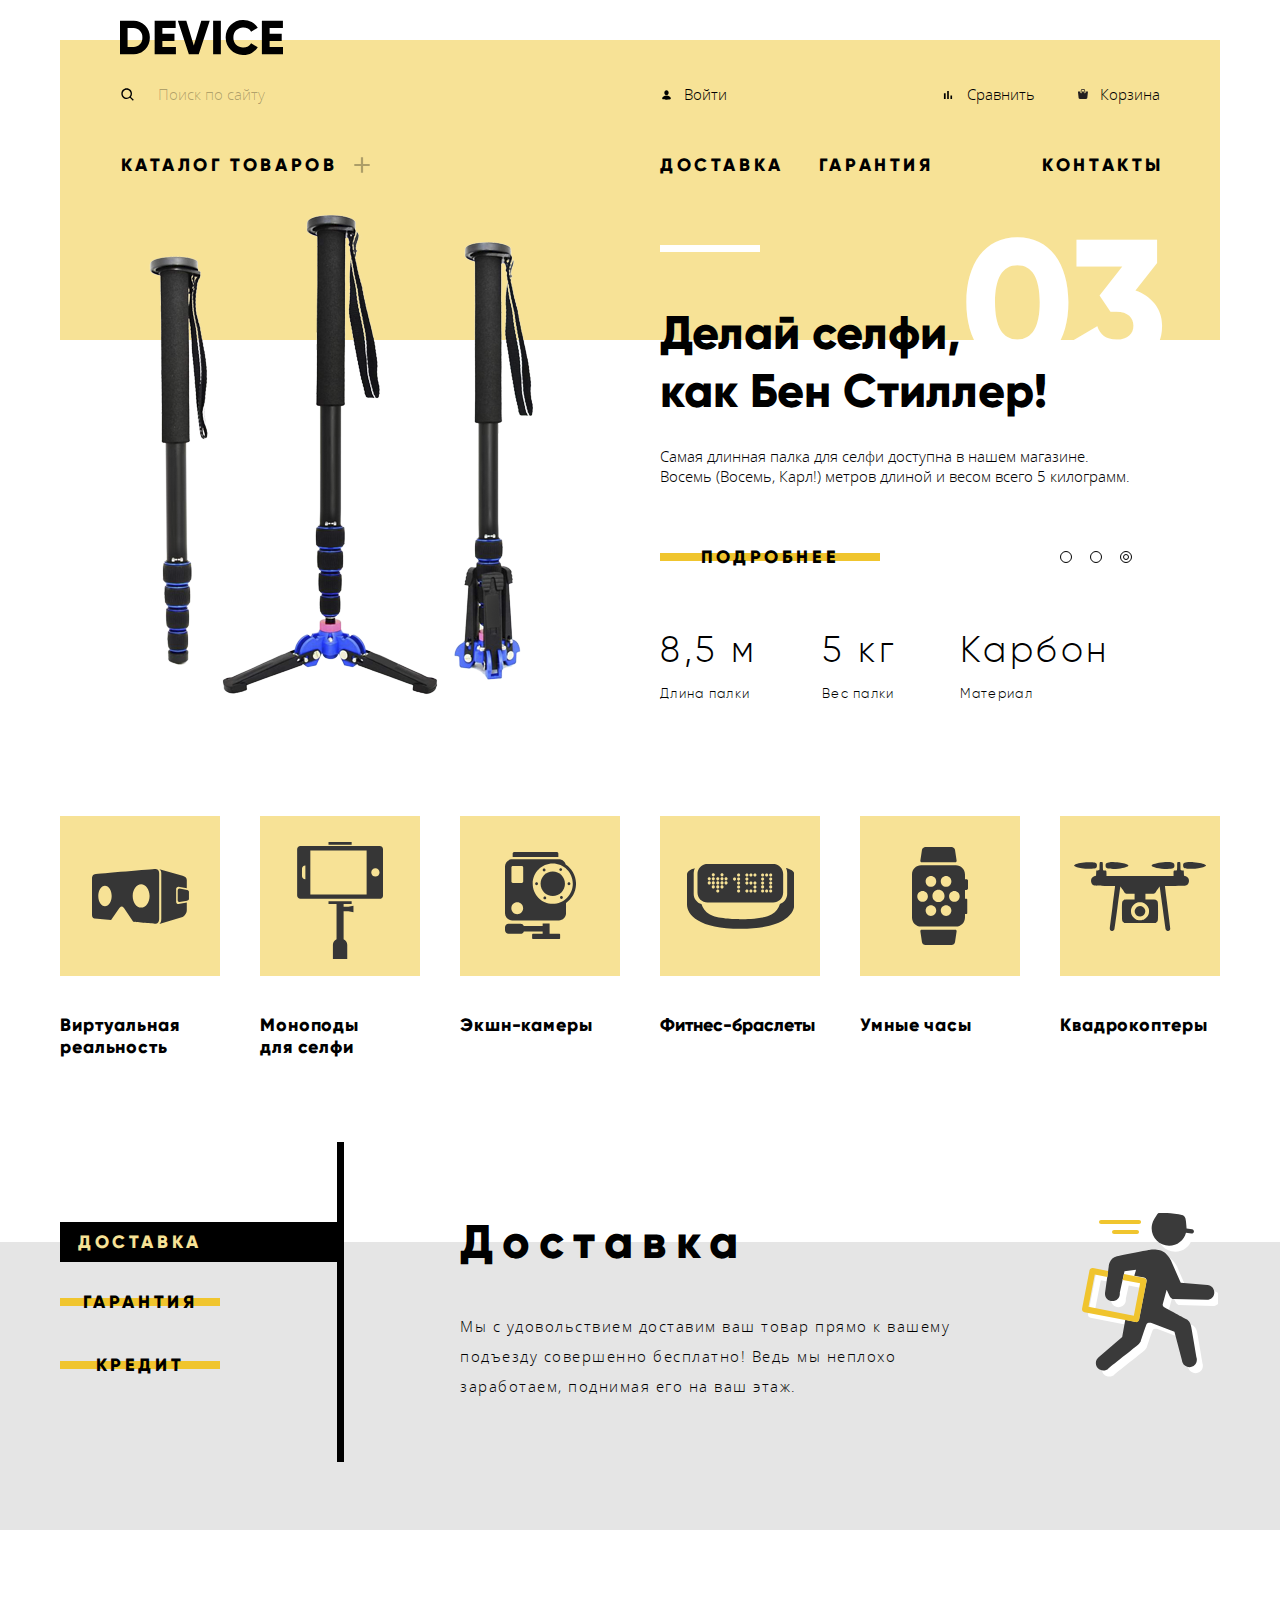
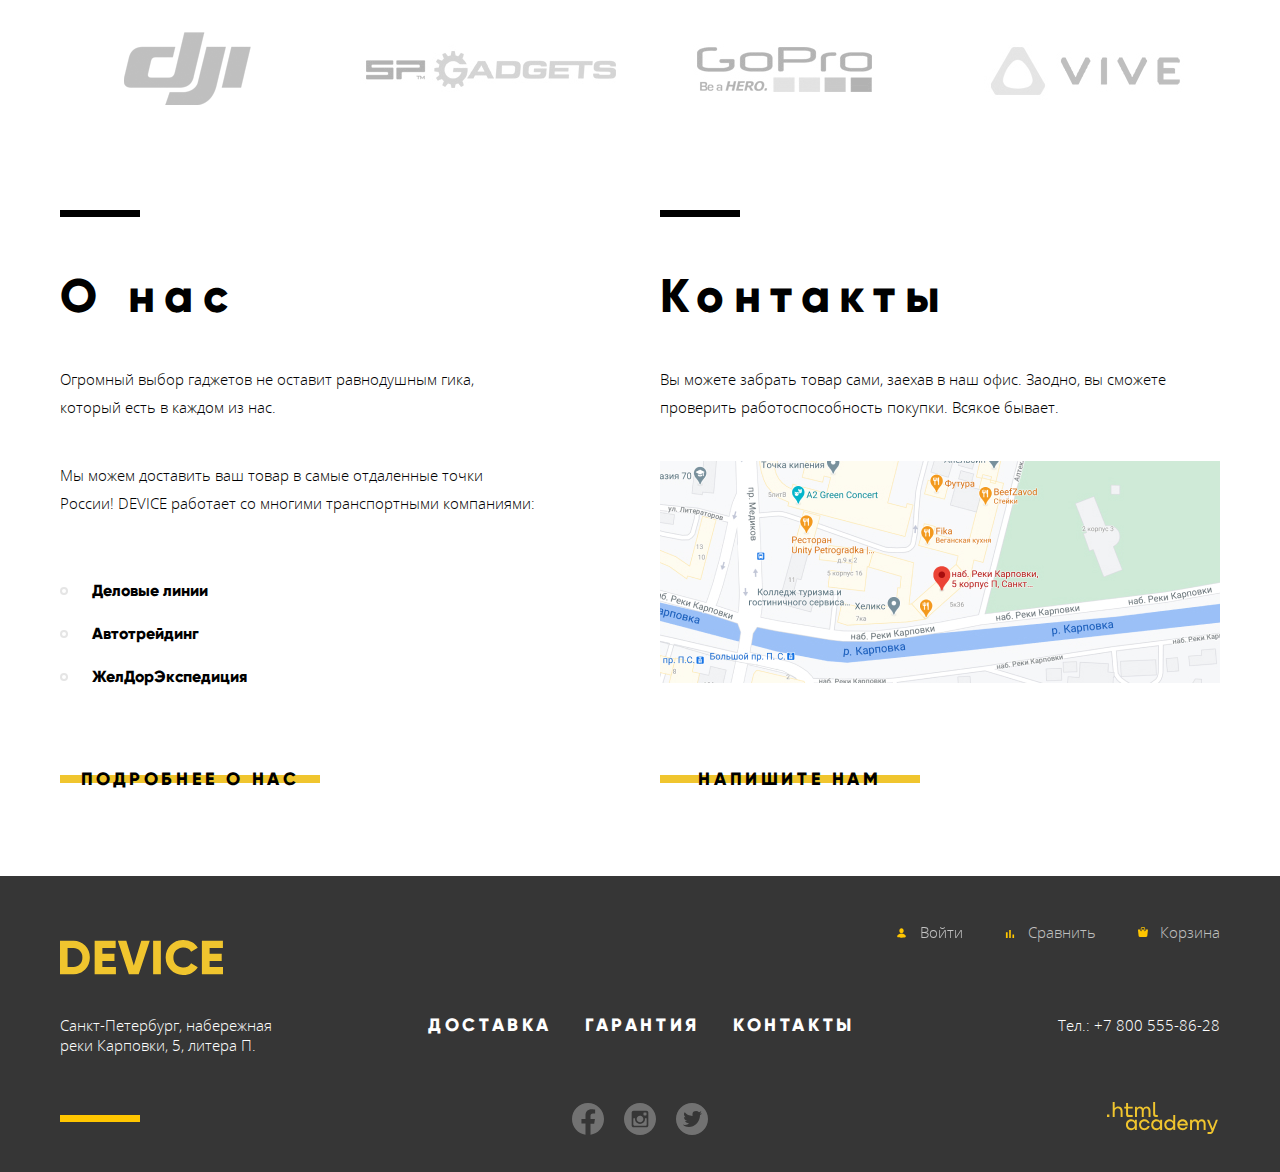
==== commit 7cf464a2: "search btn" ====
--- a/index.html
+++ b/index.html
@@ -18,8 +18,8 @@
     <nav class="main-nav">
       <div class="main-nav__logo">
         <a class="logo main-header-logo">
-          <svg class="main-header__logo opacity" width="163" height="35" viewBox="0 0 163 35" fill="none"
-            xmlns="http://www.w3.org/2000/svg">
+          <svg class="main-header__logo opacity" role="img" aria-hidden="true" width="163" height="35"
+            viewBox="0 0 163 35" fill="none" xmlns="http://www.w3.org/2000/svg">
             <path fill-rule="evenodd" clip-rule="evenodd"
               d="M-0.151001 0.701999V34.302H13.381C15.5624 34.3553 17.7309 33.954 19.7487 33.1235C21.7665 32.2929 23.5892 31.0514 25.101 29.478C26.6506 27.9007 27.8665 26.0273 28.6761 23.9697C29.4857 21.912 29.8724 19.7124 29.813 17.502C29.8724 15.2916 29.4857 13.092 28.6761 11.0343C27.8665 8.9767 26.6506 7.1033 25.101 5.526C23.5891 3.9527 21.7663 2.71131 19.7486 1.8808C17.7308 1.05029 15.5623 0.64884 13.381 0.701999H-0.151001ZM7.582 26.91V8.091H13.382C14.5845 8.0431 15.7838 8.24676 16.903 8.68896C18.0223 9.13116 19.0369 9.80215 19.882 10.659C20.7304 11.5766 21.3875 12.6541 21.8149 13.8285C22.2422 15.0029 22.4313 16.2507 22.371 17.499C22.4313 18.7473 22.2423 19.9951 21.8149 21.1695C21.3876 22.3439 20.7305 23.4214 19.882 24.339C19.0371 25.196 18.0225 25.8672 16.9032 26.3094C15.7839 26.7516 14.5845 26.9552 13.382 26.907H7.582V26.91ZM42.382 20.958H54.464V13.658H42.378V8.091H55.669V0.701999H34.645V34.302H55.91V26.91H42.378V20.958H42.382ZM78.725 34.302L89.744 0.701999H81.286L73.795 25.422L66.304 0.701999H57.847L68.866 34.302H78.725ZM93.125 34.302H100.858V0.701999H93.125V34.302ZM131.74 32.886C134.233 31.574 136.321 29.6076 137.781 27.198L131.111 23.358C130.381 24.659 129.279 25.7121 127.946 26.382C126.505 27.1262 124.903 27.504 123.282 27.482C121.962 27.5449 120.643 27.3343 119.408 26.8635C118.173 26.3927 117.048 25.6718 116.105 24.746C115.195 23.7792 114.489 22.6393 114.028 21.3942C113.568 20.1492 113.362 18.8242 113.423 17.498C113.362 16.1718 113.568 14.8468 114.028 13.6018C114.489 12.3567 115.195 11.2168 116.105 10.25C117.048 9.32423 118.173 8.60333 119.408 8.13252C120.643 7.66171 121.962 7.45114 123.282 7.514C124.893 7.49099 126.486 7.86172 127.921 8.594C129.263 9.27181 130.373 10.3326 131.111 11.642L137.781 7.802C136.294 5.39746 134.191 3.43379 131.691 2.114C129.109 0.720904 126.216 0.00268919 123.282 0.0259991C113.503 -0.246001 105.485 7.717 105.691 17.498C105.483 27.279 113.5 35.245 123.279 34.974C126.229 35.0012 129.138 34.283 131.737 32.886H131.74ZM149.621 20.958H161.703V13.658H149.618V8.091H162.908V0.701999H141.885V34.302H163.15V26.91H149.618V20.958H149.621Z"
               fill="black" />
@@ -30,14 +30,14 @@
         <form class="main-nav__form" action="blank.html" method="POST">
           <label class="main-nav__form-label" for="search"></label>
           <input class="main-nav__form-input" type="search" name="search" id="search" placeholder="Поиск по сайту">
-          <input class="main-nav__form-input-btn" type="button" value="Найти" tabindex="-1">
+          <input class="main-nav__form-input-btn" type="button" value="Найти" tabindex="0">
         </form>
         <ul class="main-nav__list">
           <li class="main-nav__item nav-item-layout layout-user sign-in">
             <div class="main-nav__user">
               <span class="user">Валентин Петухов</span>
-              <a class="user-sign-in" href="blank.html">Войти</a>
-              <a class="user-sign-out" href="blank.html">Выйти</a>
+              <a class="user-sign-in">Войти</a>
+              <a class="user-sign-out">Выйти</a>
             </div>
           </li>
           <li class="main-nav__item">
@@ -163,9 +163,10 @@
           </li>
         </ul>
         <div class="promo__slider-controlers">
-          <button class="promo__slider-controler-btn" aria-label="1 слайд"></button>
-          <button class="promo__slider-controler-btn" aria-label="2 слайд"></button>
-          <button class="promo__slider-controler-btn promo__slider-btn--current" aria-label="3 слайд"></button>
+          <button class="promo__slider-controler-btn promo__slider-controler-btn--1" aria-label="1 слайд"></button>
+          <button class="promo__slider-controler-btn promo__slider-controler-btn--2" aria-label="2 слайд"></button>
+          <button class="promo__slider-controler-btn promo__slider-controler-btn--3 promo__slider-btn--current"
+            aria-label="3 слайд"></button>
         </div>
       </article>
       <section class="products">
@@ -216,18 +217,18 @@
         <!-- Switch blocks-->
         <nav class="features__nav">
           <ul class="features__list">
-            <li class="features__item">
-              <div class="features__btn--current">
+            <li class="features__item features__item--1">
+              <div class="features__btn--current" tabindex="0">
                 <a class="button-no-style button btn features__item-btn">доставка</a>
               </div>
             </li>
-            <li class="features__item">
-              <div>
+            <li class="features__item features__item--2">
+              <div tabindex="0">
                 <a class="button-no-style button btn features__item-btn">гарантия</a>
               </div>
             </li>
-            <li class="features__item">
-              <div>
+            <li class="features__item features__item--3">
+              <div tabindex="0">
                 <a class="button-no-style button btn features__item-btn">кредит</a>
               </div>
             </li>
@@ -318,7 +319,7 @@
             Вы можете забрать товар сами, заехав в наш офис. Заодно, вы сможете проверить работоспособность покупки.
             Всякое бывает.
           </p>
-          <img src="img/map.jpg" width="560" height="222" alt="Адрес нашего офиса">
+          <img class="contacts__img-map" src="img/map.jpg" width="560" height="222" alt="Адрес нашего офиса">
           <a class="button btn contacts__btn" href="blank.html">напишите нам</a>
         </section>
       </section>
@@ -327,30 +328,30 @@
   <footer class="main-footer">
     <div class="main-footer__container">
       <a class="main-footer__logo logo">
-        <svg class="main-footer__logo-img opacity" width="163" height="35" viewBox="0 0 163 35" fill="none"
-          xmlns="http://www.w3.org/2000/svg">
+        <svg class="main-footer__logo-img opacity" role="img" aria-hidden="true" width="163" height="35"
+          viewBox="0 0 163 35" fill="none" xmlns="http://www.w3.org/2000/svg">
           <path fill-rule="evenodd" clip-rule="evenodd"
             d="M-0.151001 0.701999V34.302H13.381C15.5624 34.3553 17.7309 33.954 19.7487 33.1235C21.7665 32.2929 23.5892 31.0514 25.101 29.478C26.6506 27.9007 27.8665 26.0273 28.6761 23.9697C29.4857 21.912 29.8724 19.7124 29.813 17.502C29.8724 15.2916 29.4857 13.092 28.6761 11.0343C27.8665 8.9767 26.6506 7.1033 25.101 5.526C23.5891 3.9527 21.7663 2.71131 19.7486 1.8808C17.7308 1.05029 15.5623 0.64884 13.381 0.701999H-0.151001ZM7.582 26.91V8.091H13.382C14.5845 8.0431 15.7838 8.24676 16.903 8.68896C18.0223 9.13116 19.0369 9.80215 19.882 10.659C20.7304 11.5766 21.3875 12.6541 21.8149 13.8285C22.2422 15.0029 22.4313 16.2507 22.371 17.499C22.4313 18.7473 22.2423 19.9951 21.8149 21.1695C21.3876 22.3439 20.7305 23.4214 19.882 24.339C19.0371 25.196 18.0225 25.8672 16.9032 26.3094C15.7839 26.7516 14.5845 26.9552 13.382 26.907H7.582V26.91ZM42.382 20.958H54.464V13.658H42.378V8.091H55.669V0.701999H34.645V34.302H55.91V26.91H42.378V20.958H42.382ZM78.725 34.302L89.744 0.701999H81.286L73.795 25.422L66.304 0.701999H57.847L68.866 34.302H78.725ZM93.125 34.302H100.858V0.701999H93.125V34.302ZM131.74 32.886C134.233 31.574 136.321 29.6076 137.781 27.198L131.111 23.358C130.381 24.659 129.279 25.7121 127.946 26.382C126.505 27.1262 124.903 27.504 123.282 27.482C121.962 27.5449 120.643 27.3343 119.408 26.8635C118.173 26.3927 117.048 25.6718 116.105 24.746C115.195 23.7792 114.489 22.6393 114.028 21.3942C113.568 20.1492 113.362 18.8242 113.423 17.498C113.362 16.1718 113.568 14.8468 114.028 13.6018C114.489 12.3567 115.195 11.2168 116.105 10.25C117.048 9.32423 118.173 8.60333 119.408 8.13252C120.643 7.66171 121.962 7.45114 123.282 7.514C124.893 7.49099 126.486 7.86172 127.921 8.594C129.263 9.27181 130.373 10.3326 131.111 11.642L137.781 7.802C136.294 5.39746 134.191 3.43379 131.691 2.114C129.109 0.720904 126.216 0.00268919 123.282 0.0259991C113.503 -0.246001 105.485 7.717 105.691 17.498C105.483 27.279 113.5 35.245 123.279 34.974C126.229 35.0012 129.138 34.283 131.737 32.886H131.74ZM149.621 20.958H161.703V13.658H149.618V8.091H162.908V0.701999H141.885V34.302H163.15V26.91H149.618V20.958H149.621Z" />
         </svg>
       </a>
       <ul class="main-footer__nav-list">
         <li class="nav-item-layout sign-in">
-          <svg class="main-footer__main-nav-item-icon" width="13" height="14" viewBox="0 0 13 14" fill="none"
-            xmlns="http://www.w3.org/2000/svg">
+          <svg class="main-footer__main-nav-item-icon" role="img" aria-hidden="true" width="13" height="14"
+            viewBox="0 0 13 14" fill="none" xmlns="http://www.w3.org/2000/svg">
             <path
               d="M6.50002 2.33333C7.6971 2.33333 8.66669 3.3775 8.66669 4.66666C8.66669 5.95583 7.6971 7 6.50002 7C5.30294 7 4.33335 5.95583 4.33335 4.66666C4.33335 3.3775 5.30294 2.33333 6.50002 2.33333ZM6.50002 11.6667C6.50002 11.6667 10.8334 11.6667 10.8334 10.5C10.8334 9.1 8.72085 7.58333 6.50002 7.58333C4.27919 7.58333 2.16669 9.1 2.16669 10.5C2.16669 11.6667 6.50002 11.6667 6.50002 11.6667Z"
               fill="#FFC600" />
           </svg>
           <div class="main-footer__user">
             <span class="user">Валентин Петухов</span>
-            <a class="user-sign-in" href="blank.html">Войти</a>
-            <a class="user-sign-out" href="blank.html">Выйти</a>
+            <a class="user-sign-in" tabindex="0">Войти</a>
+            <a class="user-sign-out">Выйти</a>
           </div>
         </li>
         <li class="main-footer__item">
           <a class="nav-item-layout" href="blank.html">
-            <svg class="main-footer__main-nav-item-icon main-footer__nav-item-chart" width="14" height="14"
-              viewBox="0 0 14 14" fill="none" xmlns="http://www.w3.org/2000/svg">
+            <svg class="main-footer__main-nav-item-icon main-footer__nav-item-chart" role="img" aria-hidden="true"
+              width="14" height="14" viewBox="0 0 14 14" fill="none" xmlns="http://www.w3.org/2000/svg">
               <path
                 d="M2.91669 5.36666H4.66669V11.0833H2.91669V5.36666ZM6.18335 2.91666H7.81669V11.0833H6.18335V2.91666ZM9.45002 7.58333H11.0834V11.0833H9.45002V7.58333Z"
                 fill="#FFC600" />
@@ -359,8 +360,8 @@
         </li>
         <li class="main-footer__item">
           <a class="nav-item-layout" href="blank.html">
-            <svg class="main-footer__main-nav-item-cart main-footer__main-nav-item-icon" width="10" height="10"
-              viewBox="0 0 10 10" fill="none" xmlns="http://www.w3.org/2000/svg">
+            <svg class="main-footer__main-nav-item-cart main-footer__main-nav-item-icon" role="img" aria-hidden="true"
+              width="10" height="10" viewBox="0 0 10 10" fill="none" xmlns="http://www.w3.org/2000/svg">
               <g clip-path="url(#clip0)">
                 <path
                   d="M9.86203 2.52171C9.79266 2.43992 9.69329 2.39317 9.58915 2.39317H7.65761V3.41881C7.65761 3.89009 7.25347 4.27351 6.75671 4.27351C6.25996 4.27351 5.85581 3.89009 5.85581 3.41881V2.39317H4.05401V3.41881C4.05401 3.89009 3.64987 4.27351 3.15311 4.27351C2.65635 4.27351 2.25221 3.89009 2.25221 3.41881V2.39317H0.320768C0.216534 2.39317 0.117164 2.43992 0.0477949 2.52171C-0.0216646 2.60351 -0.0545475 2.71257 -0.0426556 2.82146L0.605543 8.78462C0.617615 9.45692 1.14167 10 1.78419 10H8.12572C8.76815 10 9.29221 9.45693 9.30437 8.78453L9.95257 2.82137C9.96437 2.71257 9.93149 2.60351 9.86203 2.52171Z"
@@ -390,10 +391,11 @@
       <address class="tel">
         <p class="tel__text"><a href="tel:+78005558628">Тел.: +7 800 555-86-28</a></p>
       </address>
-      <ul class="social__list">
+      <ul class="social__list" aria-label="Social networks">
         <li class="social__item">
-          <a href="blank.html">
-            <svg width="32" height="32" viewBox="0 0 32 32" fill="none" xmlns="http://www.w3.org/2000/svg">
+          <a href="blank.html" aria-label="Facebook">
+            <svg role="img" aria-hidden="true" width="32" height="32" viewBox="0 0 32 32" fill="none"
+              xmlns="http://www.w3.org/2000/svg">
               <path class="social__button"
                 d="M31.9973 16C31.9973 7.16267 24.8347 0 15.9987 0C7.16267 0 0 7.16267 0 16C0 23.984 5.85067 30.6027 13.4987 31.8027V20.624H9.43733V15.9987H13.4987V12.4747C13.4987 8.464 15.888 6.24933 19.5413 6.24933C21.292 6.24933 23.1227 6.56133 23.1227 6.56133V10.4987H21.1067C19.12 10.4987 18.5 11.732 18.5 12.9973V16H22.9373L22.228 20.6253H18.5V31.804C26.148 30.604 31.9987 23.9853 31.9987 16H31.9973Z"
                 fill="white" fill-opacity="0.3" />
@@ -401,8 +403,9 @@
           </a>
         </li>
         <li class="social__item">
-          <a href="blank.html">
-            <svg width="32" height="32" viewBox="0 0 32 32" fill="none" xmlns="http://www.w3.org/2000/svg">
+          <a href="blank.html" aria-label="Instagram">
+            <svg role="img" aria-hidden="true" width="32" height="32" viewBox="0 0 32 32" fill="none"
+              xmlns="http://www.w3.org/2000/svg">
               <path class="social__button"
                 d="M21 16C21 17.3261 20.4732 18.5979 19.5355 19.5355C18.5979 20.4732 17.3261 21 16 21C14.6739 21 13.4021 20.4732 12.4645 19.5355C11.5268 18.5979 11 17.3261 11 16C11 15.715 11.03 15.4367 11.0817 15.1667H9.33333V21.8283C9.33333 22.2917 9.70833 22.6667 10.1717 22.6667H21.83C22.0521 22.6662 22.2649 22.5777 22.4217 22.4205C22.5786 22.2634 22.6667 22.0504 22.6667 21.8283V15.1667H20.9183C20.97 15.4367 21 15.715 21 16ZM16 19.3333C16.4378 19.3332 16.8714 19.2469 17.2759 19.0792C17.6803 18.9116 18.0478 18.6659 18.3574 18.3562C18.6669 18.0465 18.9124 17.6789 19.0799 17.2743C19.2473 16.8698 19.3334 16.4362 19.3333 15.9983C19.3332 15.5605 19.2469 15.1269 19.0792 14.7225C18.9116 14.318 18.6659 13.9505 18.3562 13.641C18.0465 13.3314 17.6789 13.0859 17.2743 12.9185C16.8698 12.751 16.4362 12.6649 15.9983 12.665C15.1141 12.6652 14.2661 13.0167 13.641 13.6421C13.0158 14.2676 12.6648 15.1157 12.665 16C12.6652 16.8843 13.0167 17.7322 13.6421 18.3574C14.2676 18.9825 15.1157 19.3336 16 19.3333ZM20 12.5H21.9983C22.1311 12.5 22.2584 12.4474 22.3525 12.3537C22.4465 12.2599 22.4996 12.1328 22.5 12V10.0017C22.5 9.86862 22.4471 9.74102 22.3531 9.64693C22.259 9.55285 22.1314 9.5 21.9983 9.5H20C19.8669 9.5 19.7393 9.55285 19.6453 9.64693C19.5512 9.74102 19.4983 9.86862 19.4983 10.0017V12C19.5 12.275 19.725 12.5 20 12.5ZM16 0C11.7565 0 7.68687 1.68571 4.68629 4.68629C1.68571 7.68687 0 11.7565 0 16C0 20.2435 1.68571 24.3131 4.68629 27.3137C7.68687 30.3143 11.7565 32 16 32C18.1012 32 20.1817 31.5861 22.1229 30.7821C24.0641 29.978 25.828 28.7994 27.3137 27.3137C28.7994 25.828 29.978 24.0641 30.7821 22.1229C31.5861 20.1817 32 18.1012 32 16C32 13.8989 31.5861 11.8183 30.7821 9.87706C29.978 7.93586 28.7994 6.17203 27.3137 4.68629C25.828 3.20055 24.0641 2.022 22.1229 1.21793C20.1817 0.413852 18.1012 0 16 0ZM24.3333 22.4817C24.3333 23.5 23.5 24.3333 22.4817 24.3333H9.51833C8.5 24.3333 7.66667 23.5 7.66667 22.4817V9.51833C7.66667 8.5 8.5 7.66667 9.51833 7.66667H22.4817C23.5 7.66667 24.3333 8.5 24.3333 9.51833V22.4817Z"
                 fill="white" fill-opacity="0.3" />
@@ -410,8 +413,9 @@
           </a>
         </li>
         <li class="social__item">
-          <a href="blank.html">
-            <svg width="32" height="32" viewBox="0 0 32 32" fill="none" xmlns="http://www.w3.org/2000/svg">
+          <a href="blank.html" aria-label="Twitter">
+            <svg role="img" aria-hidden="true" width="32" height="32" viewBox="0 0 32 32" fill="none"
+              xmlns="http://www.w3.org/2000/svg">
               <path class="social__button"
                 d="M16 32C13.8333 32 11.7604 31.5781 9.78125 30.7344C7.80208 29.8906 6.09896 28.7552 4.67188 27.3281C3.24479 25.901 2.10938 24.1979 1.26562 22.2188C0.421875 20.2396 0 18.1667 0 16C0 13.8333 0.421875 11.7604 1.26562 9.78125C2.10938 7.80208 3.24479 6.09896 4.67188 4.67188C6.09896 3.24479 7.80208 2.10938 9.78125 1.26562C11.7604 0.421875 13.8333 0 16 0C18.1667 0 20.2396 0.421875 22.2188 1.26562C24.1979 2.10938 25.901 3.24479 27.3281 4.67188C28.7552 6.09896 29.8906 7.80208 30.7344 9.78125C31.5781 11.7604 32 13.8333 32 16C32 18.1667 31.5781 20.2396 30.7344 22.2188C29.8906 24.1979 28.7552 25.901 27.3281 27.3281C25.901 28.7552 24.1979 29.8906 22.2188 30.7344C20.2396 31.5781 18.1667 32 16 32ZM25.4062 8C25.2812 8.0625 25.0938 8.17708 24.8438 8.34375L24.2344 8.75L23.6562 9.0625L23 9.28125C22.2292 8.42708 21.2812 8 20.1562 8C17.7188 8 16.5 9.02083 16.5 11.0625V12.9062C13.1458 12.7396 10.5729 11.5104 8.78125 9.21875C8.26042 9.76042 8 10.3542 8 11C8 12.375 8.51042 13.4167 9.53125 14.125C9.40625 14.125 9.22917 14.1354 9 14.1562C8.77083 14.1771 8.58854 14.1771 8.45312 14.1562C8.31771 14.1354 8.16667 14.0833 8 14C8 14.9583 8.25521 15.7552 8.76562 16.3906C9.27604 17.026 9.97917 17.4375 10.875 17.625C10.6667 17.875 10.375 18 10 18C9.66667 18 9.375 17.9062 9.125 17.7188C9.125 18.5312 9.51562 19.1615 10.2969 19.6094C11.0781 20.0573 11.9583 20.2917 12.9375 20.3125C12.5625 20.875 12.0156 21.2969 11.2969 21.5781C10.5781 21.8594 9.8125 22 9 22C8.70833 22 8.30729 21.9271 7.79688 21.7812C7.28646 21.6354 7.02083 21.5625 7 21.5625C7.33333 22.2292 8.01562 22.8021 9.04688 23.2812C10.0781 23.7604 11.3854 24 12.9688 24C14.3646 24 15.6667 23.7552 16.875 23.2656C18.0833 22.776 19.1146 22.125 19.9688 21.3125C20.8229 20.5 21.5573 19.5729 22.1719 18.5312C22.7865 17.4896 23.2448 16.4115 23.5469 15.2969C23.849 14.1823 24 13.0833 24 12C24 11.9583 24.125 11.8698 24.375 11.7344C24.625 11.599 24.9167 11.4167 25.25 11.1875C25.5833 10.9583 25.8333 10.7188 26 10.4688C24.875 10.4688 24.125 10.4896 23.75 10.5312C24.4792 10.0938 25.0312 9.25 25.4062 8Z"
                 fill="white" fill-opacity="0.3" />
@@ -419,7 +423,7 @@
           </a>
         </li>
       </ul>
-      <a class="logo-htmlacademy" href="https://htmlacademy.ru/">
+      <a class="logo-htmlacademy" href="https://htmlacademy.ru/intensive/htmlcss">
         <img class="opacity" src="img/logo-htmlacademy.svg" width="115" height="33" alt="Логотип компании HTML Academy">
       </a>
     </div>
@@ -429,40 +433,41 @@
 
   <!-- Map -->
 
-  <section class="map-modal modal">
+  <section class="map-modal modal hidden">
     <h2 class="visually-hidden">Наш адрес</h2>
     <iframe
-      src="https://www.google.com/maps/embed?pb=!1m14!1m12!1m3!1d2503.9213594864273!2d17.032371124827836!3d51.1283585775528!2m3!1f0!2f0!3f0!3m2!1i1024!2i768!4f13.1!5e0!3m2!1sru!2spl!4v1623859020903!5m2!1sru!2spl"
+      src="https://www.google.com/maps/embed?pb=!1m23!1m12!1m3!1d1996.8233839049649!2d30.314525863982077!3d59.968253118509935!2m3!1f0!2f0!3f0!3m2!1i1024!2i768!4f13.1!4m8!3e2!4m0!4m5!1s0x4696315bdbb64ecb%3A0x59e47b8b1b4fd3dc!2z0JDQv9GC0LXQutCw0YDRgdC60LjQuSDQv9GALiwgMtC6LCDQodCw0L3QutGCLdCf0LXRgtC10YDQsdGD0YDQsywg0KDQvtGB0YHQuNGPLCAxOTcwMjI!3m2!1d59.96866!2d30.317764!5e0!3m2!1sru!2spl!4v1624649939186!5m2!1sru!2spl"
       width="960" height="572" style="border:0;" allowfullscreen="" loading="lazy"></iframe>
     <button class="modal-close" type="button"></button>
   </section>
 
   <!-- Feedback -->
 
-  <section class="feedback-modal modal">
+  <section class="feedback-modal modal hidden">
     <h2 class="visually-hidden">Связаться с нами</h2>
     <form class="feedback-modal__form" action="https://echo.htmlacademy.ru/" method="post">
       <fieldset class="feedback-modal__name fieldset">
         <label class="form-label feedback-modal__title" for="feedback-modal__name">Ваше имя:</label><br>
         <input class="feedback-modal__form-input" type="text" name="feedback-modal__name" id="feedback-modal__name"
-          placeholder="Имя Фамилия" autocomplete="on" tabindex="1" autofocus>
+          placeholder="Имя Фамилия" autocomplete="on">
       </fieldset>
       <fieldset class="feedback-modal__e-mail fieldset">
         <label class="form-label feedback-modal__title" for="feedback-modal__email">Ваш
           e-mail:</label><br>
         <input class="feedback-modal__form-input" type="email" name="feedback-modal__email" id="feedback-modal__email"
-          placeholder="email@example.com" autocomplete="on" tabindex="2">
+          placeholder="email@example.com" autocomplete="on">
       </fieldset>
       <fieldset class="feedback-modal__message fieldset">
         <label class="form-label feedback-modal__title" for="feedback-modal__message">Текст
           письма:</label><br>
         <textarea class="feedback-modal__form-input" name="feedback-modal__message" id="feedback-modal__message"
-          rows="7" placeholder="В свободной форме" tabindex="3"></textarea><br>
+          rows="7" placeholder="В свободной форме"></textarea><br>
       </fieldset>
       <input class="button btn button-no-style feedback-modal__btn" type="submit" value="Отправить">
     </form>
     <button class="modal-close feedback-modal__close" type="button"></button>
   </section>
+  <script src="js/script.js"></script>
 </body>
 
 </html>
--- a/css/style.css
+++ b/css/style.css
@@ -170,8 +170,9 @@
   display: flex;
   width: 220px;
   min-height: 40px;
+  align-items: center;
   justify-content: center;
-  align-items: center;
+  text-align: center;
 }
 
 .btn:hover {
@@ -191,8 +192,8 @@
   background-image: linear-gradient(
     to bottom,
     transparent,
-    transparent 56%,
-    var(--special-yellow) 56%,
+    transparent 58%,
+    var(--special-yellow) 58%,
     var(--special-yellow)
   );
 }
@@ -211,7 +212,8 @@
 
 .main-nav__form-input-btn {
   position: absolute;
-  visibility: hidden;
+  opacity: 0.1;
+  z-index: -1;
   top: 0;
   right: 0;
   background-color: transparent;
@@ -225,7 +227,13 @@
 }
 
 .main-nav__form-input:focus ~ .main-nav__form-input-btn {
-  visibility: visible;
+  opacity: 1;
+  z-index: 1;
+}
+
+.main-nav__form-input-btn:focus {
+  opacity: 1;
+  z-index: 1;
 }
 
 .main-nav__form-input-btn:hover {
@@ -234,7 +242,8 @@
 }
 
 .main-nav__form-input-btn:active {
-  visibility: visible;
+  opacity: 1;
+  z-index: 1;
   background-color: var(--black);
   color: var(--white-opacity-0-3);
 }
@@ -246,7 +255,7 @@
   background: url("../img/icon-search.svg") no-repeat center center;
   width: 16px;
   height: 16px;
-  top: -1px;
+  top: 1px;
   left: 0;
 }
 
@@ -410,7 +419,7 @@
   position: absolute;
   width: 100%;
   height: min-content;
-  top: 110px;
+  top: 112px;
   left: 0;
   z-index: 2;
   padding: 25px 0 42px;
@@ -567,14 +576,13 @@
 
 .promo__description-list {
   display: flex;
-  letter-spacing: 0.1em;
   margin: 0;
   padding: 0;
 }
 
 .promo__description-item {
   display: grid;
-  margin-right: 61px;
+  margin-right: 64px;
 }
 
 .promo__description-item:last-child {
@@ -585,6 +593,7 @@
   font-family: "Gilroy", "Arial", sans-serif;
   font-size: 13px;
   line-height: 15px;
+  letter-spacing: 0.1em;
   padding: 0;
   margin: 0;
 }
@@ -593,6 +602,7 @@
   font-family: "Gilroy", "Arial", sans-serif;
   font-size: 36px;
   line-height: 42px;
+  letter-spacing: 0.1em;
   margin: 0 0 15px 0;
   padding: 0;
   order: -1;
@@ -1014,24 +1024,29 @@
 
 /* Breadcrumbs */
 
-.breadcrumbs__item a[href] {
+.breadcrumbs__item:not(:last-child) a {
   opacity: 0.3;
 }
 
-.breadcrumbs__item a[href]:hover {
+.breadcrumbs__item:hover:not(:last-child) a {
   opacity: 0.6;
 }
 
-.breadcrumbs__item a[href]:active {
+.breadcrumbs__item:active:not(:last-child) a {
   opacity: 0.1;
 }
 
 /* Filter */
 
 .filter-form__group {
-  padding-top: 14px;
-  margin-bottom: 38px;
+  padding: 14px 0 0 0px;
+  margin-bottom: 36px;
   border-top: 2px solid var(--black);
+  height: min-content;
+}
+
+.filter-form__group-color {
+  padding-bottom: 3px;
 }
 
 .filter-form__group:last-of-type {
@@ -1046,7 +1061,7 @@
 }
 
 .filter-form__group-title {
-  margin-bottom: 31px;
+  margin-bottom: 30.5px;
 }
 
 .filter-form__group-title {
@@ -1061,39 +1076,55 @@
   margin: 0 0 14.5px;
 }
 
-.filter-form__group-content:hover .filter__form-input-checkbox::before,
-.filter-form__group-content:hover .filter__form-input-checkbox::after {
+.filter-form__group-content:hover .filter__form-label-checkbox::before,
+.filter-form__group-content:hover .filter__form-label-checkbox::after {
   opacity: 0.6;
 }
 
-.filter-form__group-content:active .filter__form-input-checkbox::before,
-.filter-form__group-content:active .filter__form-input-checkbox::after {
+.filter-form__group-content:active .filter__form-label-checkbox::before,
+.filter-form__group-content:active .filter__form-label-checkbox::after {
   opacity: 1;
 }
 
-.filter-form__group-content:hover .filter__form-input-radio::before,
-.filter-form__group-content:hover .filter__form-input-radio::after {
+.filter-form__group-content:hover .filter__form-label-radio::before,
+.filter-form__group-content:hover .filter__form-label-radio::after {
   opacity: 0.6;
 }
 
-.filter-form__group-content:active .filter__form-input-radio::before,
-.filter-form__group-content:active .filter__form-input-radio::after {
+.filter-form__group-content:active .filter__form-label-radio::before,
+.filter-form__group-content:active .filter__form-label-radio::after {
   opacity: 1;
 }
 
-input[disabled] + .filter__form-input-checkbox {
+input[disabled] + .filter__form-label-checkbox {
+  opacity: 0.25;
+}
+
+input[disabled] + .filter__form-label-radio {
   opacity: 0.25;
 }
 
 .filter-form__group-content:hover
   input[disabled]
-  + .filter__form-input-checkbox::before {
+  + .filter__form-label-checkbox::before {
   opacity: 1;
 }
 
 .filter-form__group-content:hover
   input[disabled]
-  + .filter__form-input-checkbox::after {
+  + .filter__form-label-radio::before {
+  opacity: 1;
+}
+
+.filter-form__group-content:hover
+  input[disabled]
+  + .filter__form-label-checkbox::after {
+  opacity: 1;
+}
+
+.filter-form__group-content:hover
+  input[disabled]
+  + .filter__form-label-radio::after {
   opacity: 1;
 }
 
@@ -1104,6 +1135,14 @@
 .filter-form__btn {
   width: 200px;
   padding: 0;
+}
+
+.filter__form-input-checkbox:focus + .filter__form-label-checkbox {
+  box-shadow: 0 0 0 2px white, 0 0 0 3px var(--black);
+}
+
+.filter__form-input-radio:focus + .filter__form-label-radio {
+  box-shadow: 0 0 0 2px white, 0 0 0 3px var(--black);
 }
 
 /* Catalog */
@@ -1126,6 +1165,7 @@
   opacity: 0.3;
   border: none;
   background-color: transparent;
+  cursor: pointer;
 }
 
 .catalog__sort:hover {
@@ -1136,7 +1176,16 @@
   opacity: 1;
 }
 
-.catalog__sort:first-child {
+.catalog__sort--current {
+  opacity: 1;
+  cursor: default;
+}
+
+.catalog__sort--current:hover {
+  opacity: 1;
+}
+
+.catalog__sort--current:active {
   opacity: 1;
 }
 
@@ -1163,6 +1212,7 @@
   margin: 0;
   padding: 0;
   margin-right: 16px;
+  cursor: pointer;
 }
 
 .catalog__sort-to-top::before {
@@ -1183,6 +1233,7 @@
   align-items: center;
   margin: 0;
   padding: 0;
+  cursor: pointer;
 }
 
 .catalog__sort-to-bottom::before {
@@ -1194,17 +1245,28 @@
   background-size: 10px 11px;
 }
 
-.catalog__sort-to-top {
+.catalog__sort-to {
   opacity: 0.2;
 }
 
-.catalog__sort-to-top:hover,
-.catalog__sort-to-bottom:hover {
+.catalog__sort-to:hover {
   opacity: 0.4;
 }
 
-.catalog__sort-to-top:active,
-.catalog__sort-to-bottom:active {
+.catalog__sort-to:active {
+  opacity: 1;
+}
+
+.catalog__sort-to--current {
+  opacity: 1;
+  cursor: default;
+}
+
+.catalog__sort-to--current:hover {
+  opacity: 1;
+}
+
+.catalog__sort-to--current:active {
   opacity: 1;
 }
 
@@ -1326,8 +1388,10 @@
   justify-items: center;
 }
 
-.catalog__nav-back,
-.catalog__nav-next {
+.catalog__nav-btn {
+  display: flex;
+  letter-spacing: 0.1em;
+  text-transform: uppercase;
   height: 100%;
   width: 100%;
   font-size: 16px;
@@ -1335,28 +1399,25 @@
   font-weight: 800;
   color: var(--black);
   background-color: transparent;
-  text-transform: uppercase;
-}
-
-.catalog__nav-back:hover,
-.catalog__nav-next:hover {
+  align-items: center;
+  justify-content: center;
+}
+
+.catalog__nav-btn:hover {
   background-color: var(--pagination-hover);
 }
 
-.catalog__nav-back:active,
-.catalog__nav-next:active {
+.catalog__nav-btn:active {
   background-color: var(--pagination-hover);
   color: var(--black-opacity-0-3);
 }
 
-.catalog__nav-back[disabled]:hover,
-.catalog__nav-next[disabled]:hover {
+.catalog__nav-btn--current:hover {
   background-color: transparent;
   cursor: auto;
 }
 
-.catalog__nav-back[disabled]:active,
-.catalog__nav-next[disabled]:active {
+.catalog__nav-btn--current:active {
   color: inherit;
 }
 
@@ -1377,8 +1438,8 @@
   opacity: 1;
 }
 
-.current,
-.current:hover {
+.catalog__nav-item--current,
+.catalog__nav-item--current:hover {
   opacity: 1;
 }
 
@@ -1397,7 +1458,7 @@
 .main-header-logo {
   display: block;
   width: min-content;
-  padding: 20px 60px 12px;
+  padding: 20px 60px 10px;
 }
 
 .main-nav {
@@ -1409,6 +1470,7 @@
 .main-nav__container {
   position: relative;
   display: grid;
+  row-gap: 2px;
   padding: 0 60px 0;
   background-color: var(--special-yellow);
   grid-template-columns: 1fr 1fr;
@@ -1431,6 +1493,7 @@
   display: flex;
   flex-wrap: wrap;
   justify-content: flex-end;
+  margin-top: 2px;
 }
 
 .main-nav__item:last-child {
@@ -1817,7 +1880,11 @@
   grid-area: breadcrumbs;
   display: flex;
   flex-wrap: wrap;
-  margin: 30px 0 50px 60px;
+  margin: 30px 0 40px 60px;
+}
+
+.breadcrumbs__item {
+  margin-bottom: 10px;
 }
 
 .breadcrumbs__item:not(:last-child) {
@@ -1892,8 +1959,8 @@
   background-color: var(--grey-light);
 }
 
-.filter__form-input-checkbox,
-.filter__form-input-radio {
+.filter__form-label-checkbox,
+.filter__form-label-radio {
   position: relative;
   display: grid;
   grid-template-columns: 24px 1fr;
@@ -1901,7 +1968,7 @@
   align-items: center;
 }
 
-.filter__form-input-checkbox::before {
+.filter__form-label-checkbox::before {
   content: "";
   display: grid;
   grid-column: 1 / 2;
@@ -1913,11 +1980,11 @@
   box-sizing: border-box;
 }
 
-.filter__form-input-checkbox {
+.filter__form-label-checkbox {
   cursor: pointer;
 }
 
-.fieldset-checkbox input:checked + .filter__form-input-checkbox::after {
+.fieldset-checkbox input:checked + .filter__form-label-checkbox::after {
   display: grid;
   grid-column: 1 / 2;
   grid-row: 1 / 2;
@@ -1929,7 +1996,7 @@
   background: url("../img/icon-checked.svg") no-repeat center center;
 }
 
-.filter__form-input-radio::before {
+.filter__form-label-radio::before {
   content: "";
   display: grid;
   grid-column: 1 / 2;
@@ -1941,11 +2008,11 @@
   box-sizing: border-box;
 }
 
-.filter__form-input-radio {
+.filter__form-label-radio {
   cursor: pointer;
 }
 
-.fieldset-radio input:checked + .filter__form-input-radio::after {
+.fieldset-radio input:checked + .filter__form-label-radio::after {
   content: "";
   display: grid;
   grid-column: 1 / 2;
@@ -1998,22 +2065,10 @@
   grid-template-columns: 120px 1fr 120px;
 }
 
-.catalog__nav-back {
-  order: -1;
-}
-
 .catalog__nav-list {
   display: grid;
   grid-template-columns: repeat(3, auto);
   gap: 30px;
-}
-
-.catalog__nav-list-btn {
-  display: flex;
-  letter-spacing: 0.1em;
-  text-align: center;
-  align-items: center;
-  justify-content: center;
 }
 
 .axis {
@@ -2021,7 +2076,7 @@
   flex-grow: 1;
   height: 2px;
   background: rgba(0, 0, 0, 0.2);
-  margin: 7px 0 15px;
+  margin: 8px 0 17px;
   /* range */
   --range-start: 0%;
   --range-end: 60%;
@@ -2096,6 +2151,22 @@
   border: none;
 }
 
+.min-price-input,
+.max-price-input,
+.min-price,
+.max-price {
+  font-family: "Gilroy", "Arial", sans-serif;
+  font-weight: 300;
+  font-size: 14px;
+  line-height: 16px;
+  text-transform: lowercase;
+}
+
+.min-price-input,
+.max-price-input {
+  padding-left: 1px;
+}
+
 /* Modal */
 
 .modal {
@@ -2114,7 +2185,6 @@
 /* Map */
 
 .map-modal {
-  display: none;
   width: 960px;
   height: 572px;
 }
@@ -2122,7 +2192,6 @@
 /* Feedback Modal  */
 
 .feedback-modal {
-  display: none;
   width: 960px;
   height: 550px;
   padding: 92px 100px 50px;
@@ -2331,8 +2400,8 @@
   opacity: 0.7;
 }
 
-.main-footer__nav-list .sign-out .main-footer__main-nav-item-icon {
-  opacity: 1;
+.main-footer__nav-list .sign-out .main-footer__main-nav-item-icon path {
+  fill: var(--special-yellow);
 }
 
 .main-footer__nav-list .sign-out .main-footer__user .user-sign-out:hover {
@@ -2368,3 +2437,17 @@
 .main-footer__nav-list .sign-in:active {
   opacity: 0.3;
 }
+
+.show {
+  display: block;
+}
+
+.hidden {
+  display: none;
+}
+
+/* blank page*/
+
+.main-content-404__container {
+  background: url("../img/404.png") no-repeat 0 center;
+}
